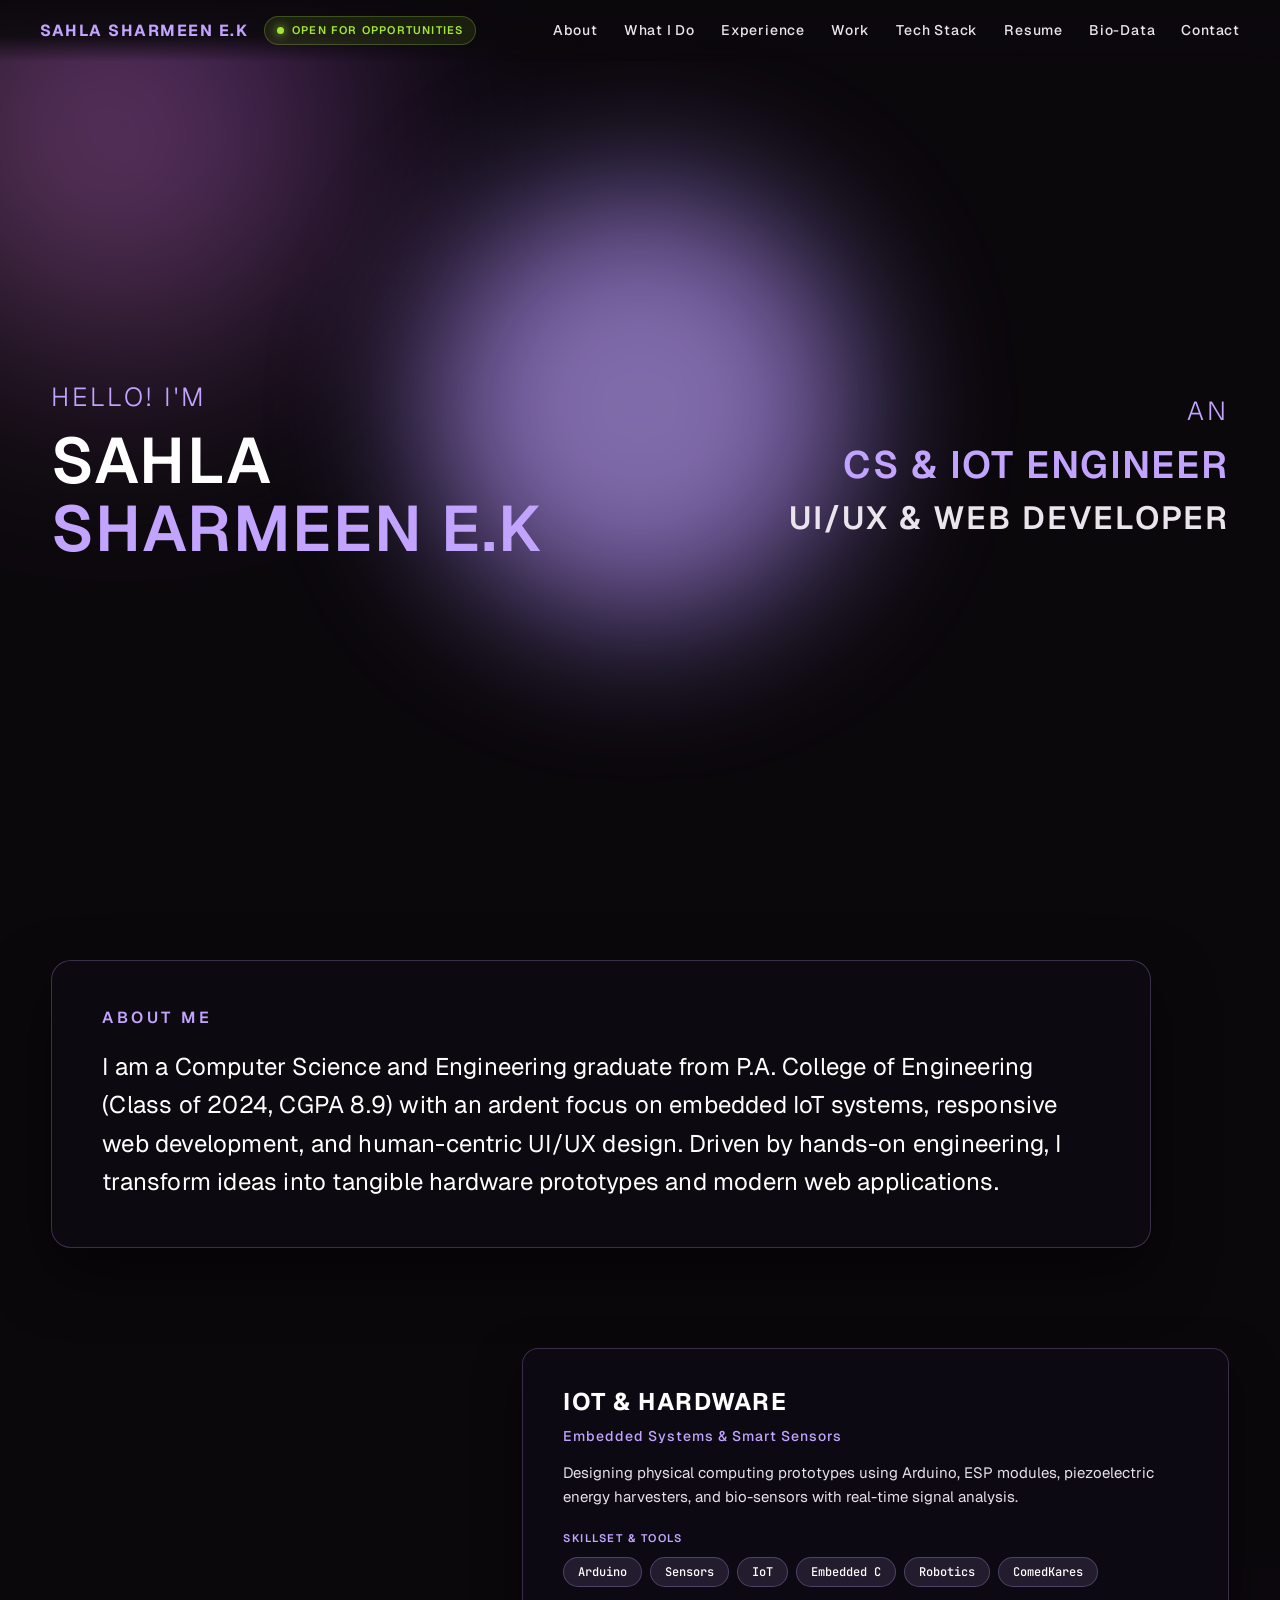
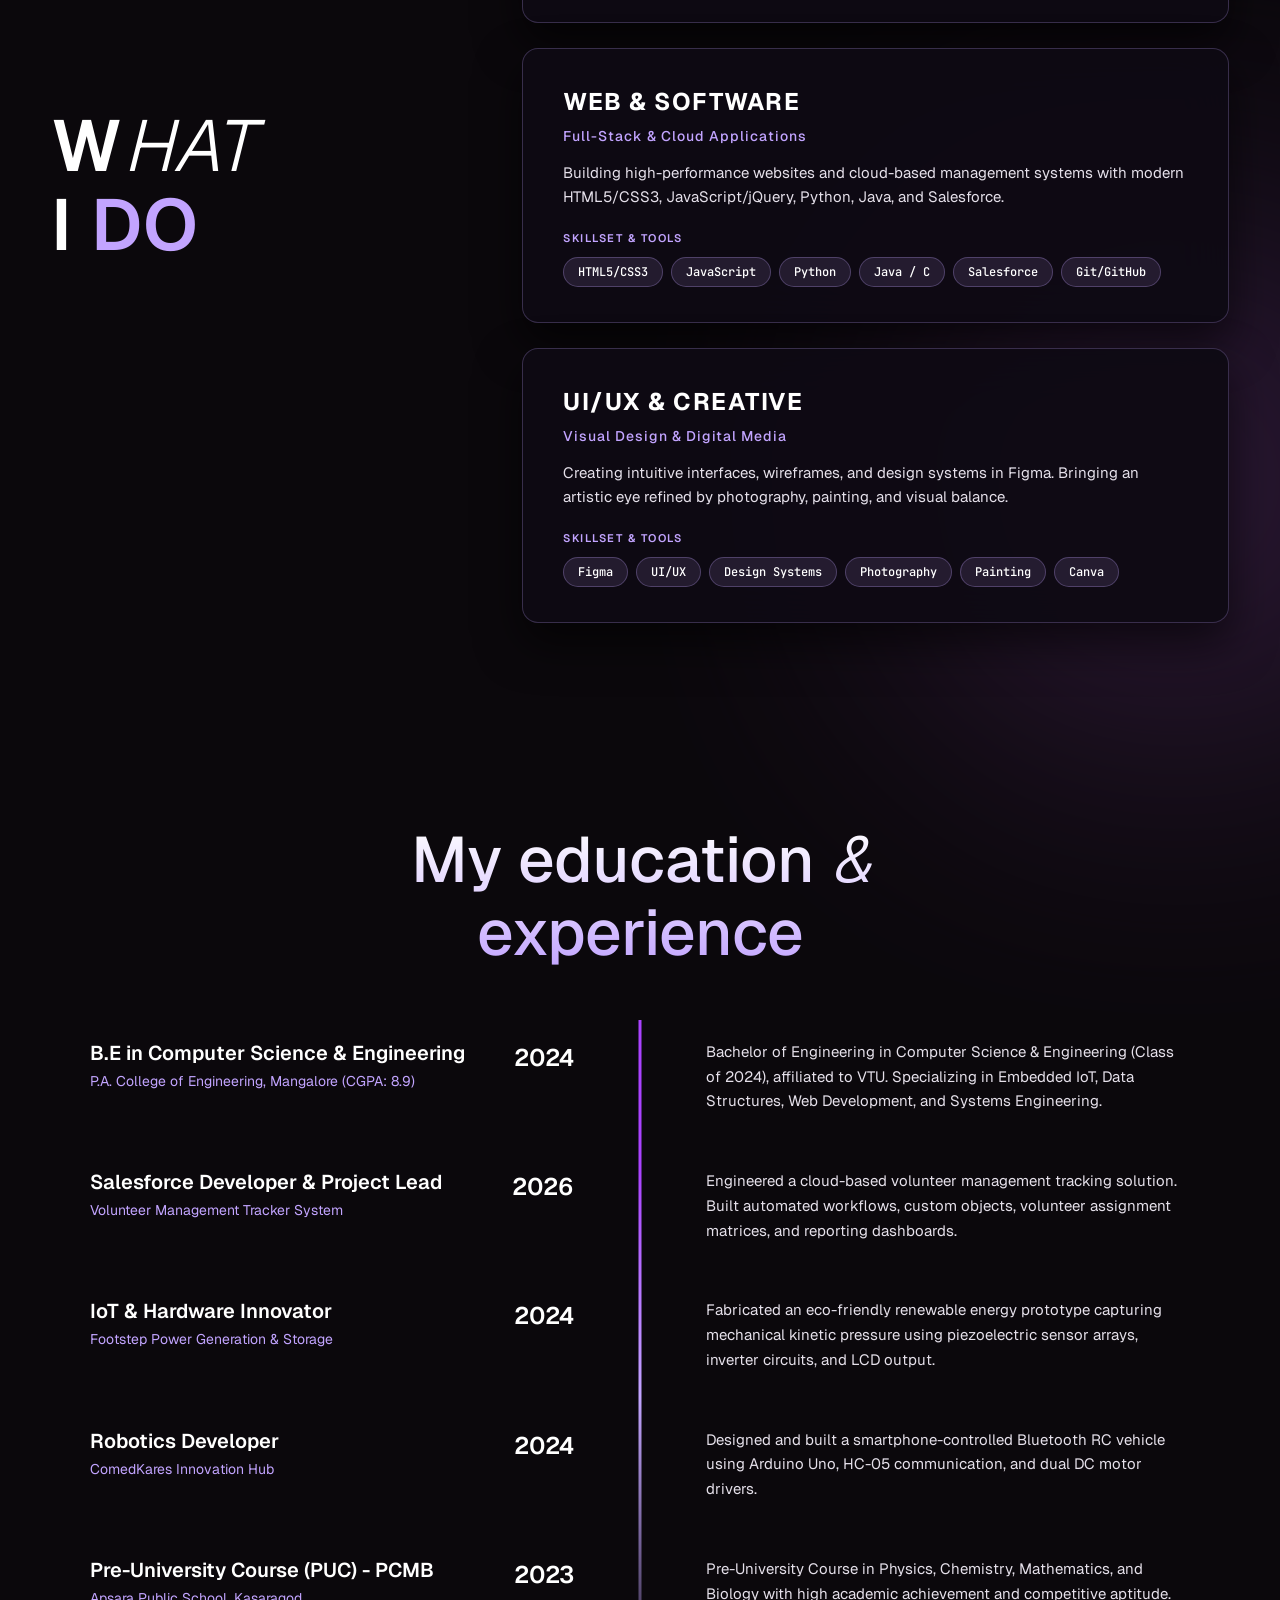
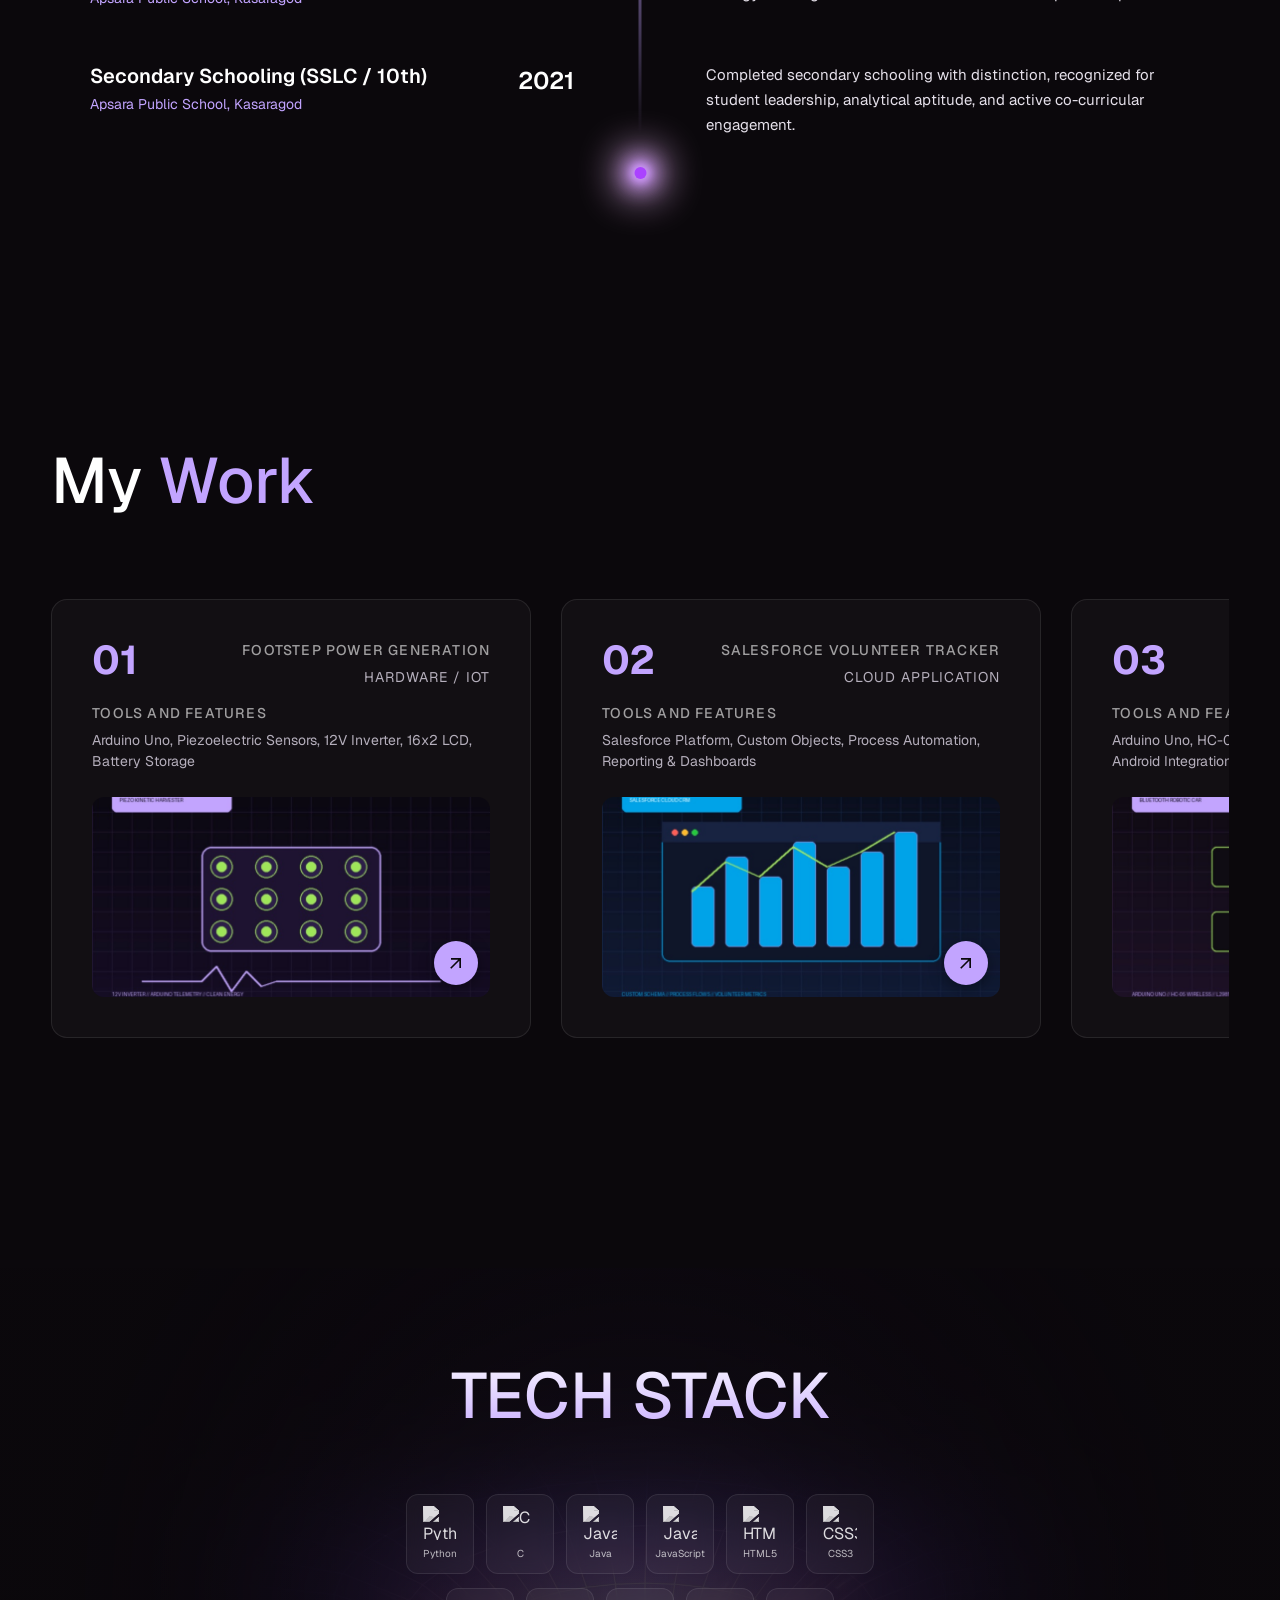
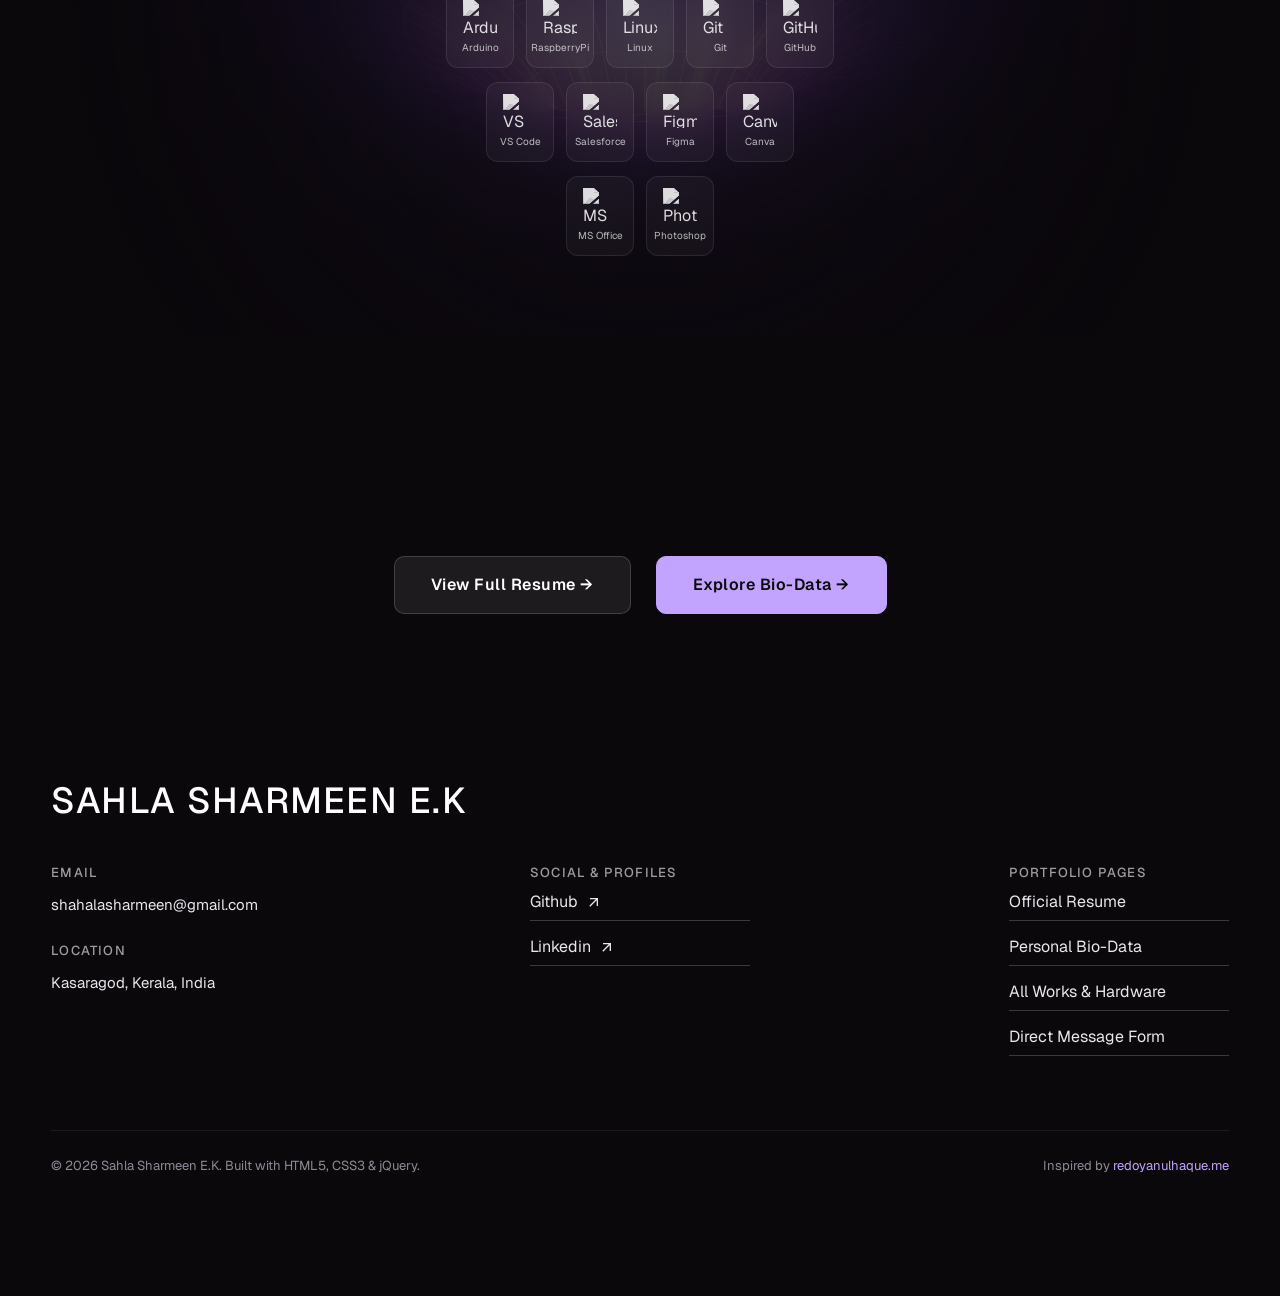
==== index.html @ 4ae490a0 "Animate image.png as interactive human model, set Salesforce project year to 2026, and update name t" ====
<!DOCTYPE html>
<html lang="en">
<head>
  <meta charset="UTF-8">
  <meta name="viewport" content="width=device-width, initial-scale=1.0">
  <meta name="description" content="Portfolio, Resume, and Bio-data of Sahla Sharmeen E.K - Computer Science Engineering Student, UI/UX Designer, and IoT Enthusiast.">
  <meta name="keywords" content="Sahla Sharmeen, Sahla Sharmeen E.K, Resume, Bio-data, Portfolio, Computer Science Engineering, PA College of Engineering, Web Development, UI/UX Design, IoT">
  <meta name="author" content="Sahla Sharmeen E.K">
  <title>Sahla Sharmeen E.K | Portfolio - CS &amp; IoT Engineer | UI/UX Developer</title>
  
  <!-- Zero White Flash Guard -->
  <style>
    html, body {
      background-color: #0b080c !important;
      color: #eae5ec !important;
      margin: 0;
      padding: 0;
    }
  </style>

  <!-- Google Fonts: Geist & JetBrains Mono -->
  <link rel="preconnect" href="https://fonts.googleapis.com">
  <link rel="preconnect" href="https://fonts.gstatic.com" crossorigin>
  <link href="https://fonts.googleapis.com/css2?family=Geist:wght@100..900&family=JetBrains+Mono:wght@400;500;600&display=swap" rel="stylesheet">

  <!-- Stylesheet with Cache Busting -->
  <link rel="stylesheet" href="css/style.css?v=redoyan_20261109_v5">
  <link rel="stylesheet" href="css/print.css?v=redoyan_20261109_v5" media="print">
</head>
<body>

  <!-- Redoyan Custom Glowing Follower Cursor -->
  <div class="cursor-main" id="cursor-main"></div>

  <!-- Redoyan Signature Fixed Header (Edge-to-Edge) -->
  <header class="header" role="banner">
    <div class="header-brand-group">
      <a href="index.html" class="navbar-title hover-link" aria-label="Sahla Sharmeen E.K Home">
        <div class="hover-in">
          SAHLA SHARMEEN E.K
          <div>SAHLA SHARMEEN E.K</div>
        </div>
      </a>

      <div class="navbar-connect">
        <span class="connect-dot"></span> OPEN FOR OPPORTUNITIES
      </div>
    </div>

    <nav aria-label="Main navigation">
      <ul>
        <li><a href="#about" class="hover-link"><div class="hover-in">About<div>About</div></div></a></li>
        <li><a href="#services" class="hover-link"><div class="hover-in">What I Do<div>What I Do</div></div></a></li>
        <li><a href="#experience" class="hover-link"><div class="hover-in">Experience<div>Experience</div></div></a></li>
        <li><a href="#work" class="hover-link"><div class="hover-in">Work<div>Work</div></div></a></li>
        <li><a href="#techstack" class="hover-link"><div class="hover-in">Tech Stack<div>Tech Stack</div></div></a></li>
        <li><a href="resume.html" class="hover-link"><div class="hover-in">Resume<div>Resume</div></div></a></li>
        <li><a href="biodata.html" class="hover-link"><div class="hover-in">Bio-Data<div>Bio-Data</div></div></a></li>
        <li><a href="#contact" class="hover-link"><div class="hover-in">Contact<div>Contact</div></div></a></li>
      </ul>
    </nav>
  </header>

  <!-- Main Container -->
  <main id="main-content">
    
    <!-- Ambient Background Lighting -->
    <div class="landing-circle1"></div>
    <div class="landing-circle2"></div>

    <!-- 1. Hero / Landing Section -->
    <section class="landing-section" id="landingDiv" aria-label="Hero Section">
      <div class="landing-container">
        
        <!-- Left Column: Intro -->
        <div class="landing-intro">
          <h2>Hello! I'm</h2>
          <h1>SAHLA<br><span>SHARMEEN E.K</span></h1>
        </div>

        <!-- Center 3D Interactive Human Character (Desktop) -->
        <div class="character-container">
          <div class="character-model" id="character-model">
            <div class="character-rim"></div>
            <div class="character-hover"></div>
          </div>
        </div>

        <!-- Center Column (Mobile Fallback): Stacked Responsive Photo -->
        <div class="mobile-photo">
          <img src="assets/images/character-model.png" alt="Sahla Sharmeen E.K" loading="eager" fetchpriority="high">
        </div>

        <!-- Right Column: Engineering Disciplines -->
        <div class="landing-info">
          <h3>An</h3>
          <h2 class="landing-info-h2"><div class="landing-h2-1">CS &amp; IoT Engineer</div></h2>
          <h2><div class="landing-h2-info">UI/UX &amp; Web Developer</div></h2>
        </div>

      </div>
    </section>

    <!-- 2. About Me Section -->
    <section class="about-section" id="about" aria-label="About Me">
      <div class="about-me">
        <h3 class="title">About Me</h3>
        <p class="para">
          I am a Computer Science and Engineering graduate from P.A. College of Engineering (Class of 2024, CGPA 8.9) with an ardent focus on embedded IoT systems, responsive web development, and human-centric UI/UX design. Driven by hands-on engineering, I transform ideas into tangible hardware prototypes and modern web applications.
        </p>
      </div>
    </section>

    <!-- 3. What I Do Section (Redoyan 2-Column Expanding Cards) -->
    <section class="whatIDO" id="services" aria-label="What I Do">
      <div class="what-box">
        <h2 class="title">W<span class="hat-h2">HAT</span><div> I<span class="do-h2"> DO</span></div></h2>
      </div>

      <div class="what-box">
        <div class="what-box-in">

          <!-- Card 1: Hardware & IoT -->
          <div class="what-content">
            <h3>IOT &amp; HARDWARE</h3>
            <h4>Embedded Systems &amp; Smart Sensors</h4>
            <p>Designing physical computing prototypes using Arduino, ESP modules, piezoelectric energy harvesters, and bio-sensors with real-time signal analysis.</p>
            <h5>Skillset &amp; tools</h5>
            <div class="what-content-flex">
              <div class="what-tags">Arduino</div>
              <div class="what-tags">Sensors</div>
              <div class="what-tags">IoT</div>
              <div class="what-tags">Embedded C</div>
              <div class="what-tags">Robotics</div>
              <div class="what-tags">ComedKares</div>
            </div>
          </div>

          <!-- Card 2: Web & Software -->
          <div class="what-content">
            <h3>WEB &amp; SOFTWARE</h3>
            <h4>Full-Stack &amp; Cloud Applications</h4>
            <p>Building high-performance websites and cloud-based management systems with modern HTML5/CSS3, JavaScript/jQuery, Python, Java, and Salesforce.</p>
            <h5>Skillset &amp; tools</h5>
            <div class="what-content-flex">
              <div class="what-tags">HTML5/CSS3</div>
              <div class="what-tags">JavaScript</div>
              <div class="what-tags">Python</div>
              <div class="what-tags">Java / C</div>
              <div class="what-tags">Salesforce</div>
              <div class="what-tags">Git/GitHub</div>
            </div>
          </div>

          <!-- Card 3: UI/UX & Creative -->
          <div class="what-content">
            <h3>UI/UX &amp; CREATIVE</h3>
            <h4>Visual Design &amp; Digital Media</h4>
            <p>Creating intuitive interfaces, wireframes, and design systems in Figma. Bringing an artistic eye refined by photography, painting, and visual balance.</p>
            <h5>Skillset &amp; tools</h5>
            <div class="what-content-flex">
              <div class="what-tags">Figma</div>
              <div class="what-tags">UI/UX</div>
              <div class="what-tags">Design Systems</div>
              <div class="what-tags">Photography</div>
              <div class="what-tags">Painting</div>
              <div class="what-tags">Canva</div>
            </div>
          </div>

        </div>
      </div>
    </section>

    <!-- 4. Career & Experience Section (Glowing Animated Vertical Timeline) -->
    <section class="career-section" id="experience" aria-label="Education & Experience">
      <div class="career-container">
        <h2>My education <span>&amp;</span><br> experience</h2>
        
        <div class="career-info">
          <div class="career-timeline">
            <div class="career-dot"></div>
          </div>

          <!-- Item 1: B.E CSE (Class of 2024) -->
          <div class="career-info-box">
            <div class="career-info-in">
              <div class="career-role">
                <h4>B.E in Computer Science &amp; Engineering</h4>
                <h5>P.A. College of Engineering, Mangalore (CGPA: 8.9)</h5>
              </div>
              <h3>2024</h3>
            </div>
            <p>Bachelor of Engineering in Computer Science &amp; Engineering (Class of 2024), affiliated to VTU. Specializing in Embedded IoT, Data Structures, Web Development, and Systems Engineering.</p>
          </div>

          <!-- Item 2: Salesforce Project -->
          <div class="career-info-box">
            <div class="career-info-in">
              <div class="career-role">
                <h4>Salesforce Developer &amp; Project Lead</h4>
                <h5>Volunteer Management Tracker System</h5>
              </div>
              <h3>2026</h3>
            </div>
            <p>Engineered a cloud-based volunteer management tracking solution. Built automated workflows, custom objects, volunteer assignment matrices, and reporting dashboards.</p>
          </div>

          <!-- Item 3: Hardware Project -->
          <div class="career-info-box">
            <div class="career-info-in">
              <div class="career-role">
                <h4>IoT &amp; Hardware Innovator</h4>
                <h5>Footstep Power Generation &amp; Storage</h5>
              </div>
              <h3>2024</h3>
            </div>
            <p>Fabricated an eco-friendly renewable energy prototype capturing mechanical kinetic pressure using piezoelectric sensor arrays, inverter circuits, and LCD output.</p>
          </div>

          <!-- Item 4: ComedKares -->
          <div class="career-info-box">
            <div class="career-info-in">
              <div class="career-role">
                <h4>Robotics Developer</h4>
                <h5>ComedKares Innovation Hub</h5>
              </div>
              <h3>2024</h3>
            </div>
            <p>Designed and built a smartphone-controlled Bluetooth RC vehicle using Arduino Uno, HC-05 communication, and dual DC motor drivers.</p>
          </div>

          <!-- Item 5: Pre-University (Apsara Public School 2023) -->
          <div class="career-info-box">
            <div class="career-info-in">
              <div class="career-role">
                <h4>Pre-University Course (PUC) - PCMB</h4>
                <h5>Apsara Public School, Kasaragod</h5>
              </div>
              <h3>2023</h3>
            </div>
            <p>Pre-University Course in Physics, Chemistry, Mathematics, and Biology with high academic achievement and competitive aptitude.</p>
          </div>

          <!-- Item 6: Schooling (Apsara Public School 2021) -->
          <div class="career-info-box">
            <div class="career-info-in">
              <div class="career-role">
                <h4>Secondary Schooling (SSLC / 10th)</h4>
                <h5>Apsara Public School, Kasaragod</h5>
              </div>
              <h3>2021</h3>
            </div>
            <p>Completed secondary schooling with distinction, recognized for student leadership, analytical aptitude, and active co-curricular engagement.</p>
          </div>

        </div>
      </div>
    </section>

    <!-- 5. My Work Section (Redoyan Horizontal Showcase) -->
    <section class="work-section" id="work" aria-label="My Work">
      <div class="work-container">
        <h2>My <span>Work</span></h2>
        
        <div class="work-flex">

          <!-- Project 1 -->
          <div class="work-box">
            <div class="work-info">
              <div class="work-title">
                <h3>01</h3>
                <div>
                  <h4>Footstep Power Generation</h4>
                  <p>Hardware / IoT</p>
                </div>
              </div>
              <h4>Tools and features</h4>
              <p>Arduino Uno, Piezoelectric Sensors, 12V Inverter, 16x2 LCD, Battery Storage</p>
            </div>
            <div class="work-image">
              <img src="assets/images/projects/footstep-power.jpg" alt="Footstep Power Generation Prototype">
              <a href="projects.html" class="work-link" title="View Project Details">
                <svg viewBox="0 0 24 24" width="20" height="20" fill="currentColor"><path d="M6 6v2h8.59L5 17.59 6.41 19 16 9.41V18h2V6z"/></svg>
              </a>
            </div>
          </div>

          <!-- Project 2 -->
          <div class="work-box">
            <div class="work-info">
              <div class="work-title">
                <h3>02</h3>
                <div>
                  <h4>Salesforce Volunteer Tracker</h4>
                  <p>Cloud Application</p>
                </div>
              </div>
              <h4>Tools and features</h4>
              <p>Salesforce Platform, Custom Objects, Process Automation, Reporting &amp; Dashboards</p>
            </div>
            <div class="work-image">
              <img src="assets/images/projects/salesforce-tracker.jpg" alt="Salesforce Volunteer Tracker">
              <a href="projects.html" class="work-link" title="View Project Details">
                <svg viewBox="0 0 24 24" width="20" height="20" fill="currentColor"><path d="M6 6v2h8.59L5 17.59 6.41 19 16 9.41V18h2V6z"/></svg>
              </a>
            </div>
          </div>

          <!-- Project 3 -->
          <div class="work-box">
            <div class="work-info">
              <div class="work-title">
                <h3>03</h3>
                <div>
                  <h4>Bluetooth RC Car</h4>
                  <p>Robotics &amp; Control</p>
                </div>
              </div>
              <h4>Tools and features</h4>
              <p>Arduino Uno, HC-05 Bluetooth Module, L298N Motor Driver, Android Integration</p>
            </div>
            <div class="work-image">
              <img src="assets/images/projects/bluetooth-rc-car.jpg" alt="Smartphone Bluetooth RC Car">
              <a href="projects.html" class="work-link" title="View Project Details">
                <svg viewBox="0 0 24 24" width="20" height="20" fill="currentColor"><path d="M6 6v2h8.59L5 17.59 6.41 19 16 9.41V18h2V6z"/></svg>
              </a>
            </div>
          </div>

          <!-- Project 4 -->
          <div class="work-box">
            <div class="work-info">
              <div class="work-title">
                <h3>04</h3>
                <div>
                  <h4>Smart Recipe Finder</h4>
                  <p>Web Application</p>
                </div>
              </div>
              <h4>Tools and features</h4>
              <p>HTML5, Modern CSS3, JavaScript ES6, LocalStorage, Filter by Ingredients</p>
            </div>
            <div class="work-image">
              <img src="assets/images/projects/recipe-portal.jpg" alt="Smart Recipe Finder Portal">
              <a href="projects.html" class="work-link" title="View Project Details">
                <svg viewBox="0 0 24 24" width="20" height="20" fill="currentColor"><path d="M6 6v2h8.59L5 17.59 6.41 19 16 9.41V18h2V6z"/></svg>
              </a>
            </div>
          </div>

          <!-- Project 5 -->
          <div class="work-box">
            <div class="work-info">
              <div class="work-title">
                <h3>05</h3>
                <div>
                  <h4>EMG Biomedical Sensor</h4>
                  <p>Biomedical IoT</p>
                </div>
              </div>
              <h4>Tools and features</h4>
              <p>Electromyography Sensor, Arduino Microcontroller, Bio-Signal Threshold Filter</p>
            </div>
            <div class="work-image">
              <img src="assets/images/projects/emg-sensor.jpg" alt="EMG Biomedical Muscle Sensor">
              <a href="projects.html" class="work-link" title="View Project Details">
                <svg viewBox="0 0 24 24" width="20" height="20" fill="currentColor"><path d="M6 6v2h8.59L5 17.59 6.41 19 16 9.41V18h2V6z"/></svg>
              </a>
            </div>
          </div>

          <!-- CTA Box: See All Works -->
          <div class="work-box work-box-cta">
            <div class="see-all-works">
              <h3>Want to see more?</h3>
              <p>Explore all technical project write-ups, resume &amp; bio-data</p>
              <a href="projects.html" class="see-all-btn" data-cursor="disable">See All Works →</a>
            </div>
          </div>

        </div>
      </div>
    </section>

    <!-- 6. Tech Stack Pyramid Section with Animated Background Video -->
    <section class="techstack-new" id="techstack" aria-label="Tech Stack">
      <div class="techstack-video-container">
        <video autoplay loop muted playsinline class="techstack-video">
          <source src="video/video.webm" type="video/webm">
        </video>
        <div class="techstack-overlay"></div>
      </div>

      <div class="techstack-content">
        <h2>Tech Stack</h2>
        
        <div class="techstack-pyramid">
          
          <!-- Row 1: Core Languages (6) -->
          <div class="techstack-row">
            <div class="techstack-item" title="Python">
              <img src="https://cdn.jsdelivr.net/gh/devicons/devicon/icons/python/python-original.svg" alt="Python">
              <span>Python</span>
            </div>
            <div class="techstack-item" title="C">
              <img src="https://cdn.jsdelivr.net/gh/devicons/devicon/icons/c/c-original.svg" alt="C">
              <span>C</span>
            </div>
            <div class="techstack-item" title="Java">
              <img src="https://cdn.jsdelivr.net/gh/devicons/devicon/icons/java/java-original.svg" alt="Java">
              <span>Java</span>
            </div>
            <div class="techstack-item" title="JavaScript">
              <img src="https://cdn.jsdelivr.net/gh/devicons/devicon/icons/javascript/javascript-original.svg" alt="JavaScript">
              <span>JavaScript</span>
            </div>
            <div class="techstack-item" title="HTML5">
              <img src="https://cdn.jsdelivr.net/gh/devicons/devicon/icons/html5/html5-original.svg" alt="HTML5">
              <span>HTML5</span>
            </div>
            <div class="techstack-item" title="CSS3">
              <img src="https://cdn.jsdelivr.net/gh/devicons/devicon/icons/css3/css3-original.svg" alt="CSS3">
              <span>CSS3</span>
            </div>
          </div>

          <!-- Row 2: Hardware & IoT (5) -->
          <div class="techstack-row">
            <div class="techstack-item" title="Arduino">
              <img src="https://cdn.jsdelivr.net/gh/devicons/devicon/icons/arduino/arduino-original.svg" alt="Arduino">
              <span>Arduino</span>
            </div>
            <div class="techstack-item" title="Raspberry Pi">
              <img src="https://cdn.jsdelivr.net/gh/devicons/devicon/icons/raspberrypi/raspberrypi-original.svg" alt="Raspberry Pi">
              <span>RaspberryPi</span>
            </div>
            <div class="techstack-item" title="Linux">
              <img src="https://cdn.jsdelivr.net/gh/devicons/devicon/icons/linux/linux-original.svg" alt="Linux">
              <span>Linux</span>
            </div>
            <div class="techstack-item" title="Git">
              <img src="https://cdn.jsdelivr.net/gh/devicons/devicon/icons/git/git-original.svg" alt="Git">
              <span>Git</span>
            </div>
            <div class="techstack-item" title="GitHub">
              <img src="https://cdn.jsdelivr.net/gh/devicons/devicon/icons/github/github-original.svg" alt="GitHub">
              <span>GitHub</span>
            </div>
          </div>

          <!-- Row 3: Dev & Platforms (4) -->
          <div class="techstack-row">
            <div class="techstack-item" title="VS Code">
              <img src="https://cdn.jsdelivr.net/gh/devicons/devicon/icons/vscode/vscode-original.svg" alt="VS Code">
              <span>VS Code</span>
            </div>
            <div class="techstack-item" title="Salesforce">
              <img src="https://cdn.jsdelivr.net/gh/devicons/devicon/icons/salesforce/salesforce-original.svg" alt="Salesforce">
              <span>Salesforce</span>
            </div>
            <div class="techstack-item" title="Figma">
              <img src="https://cdn.jsdelivr.net/gh/devicons/devicon/icons/figma/figma-original.svg" alt="Figma">
              <span>Figma</span>
            </div>
            <div class="techstack-item" title="Canva">
              <img src="https://cdn.jsdelivr.net/gh/devicons/devicon/icons/canva/canva-original.svg" alt="Canva">
              <span>Canva</span>
            </div>
          </div>

          <!-- Row 4: Tools & Productivity (2) -->
          <div class="techstack-row">
            <div class="techstack-item" title="MS Office">
              <img src="https://img.icons8.com/color/48/microsoft-office-2019.png" alt="MS Office">
              <span>MS Office</span>
            </div>
            <div class="techstack-item" title="Photoshop">
              <img src="https://cdn.jsdelivr.net/gh/devicons/devicon/icons/photoshop/photoshop-original.svg" alt="Photoshop">
              <span>Photoshop</span>
            </div>
          </div>

        </div>
      </div>
    </section>

    <!-- 7. Call To Action Buttons (Redoyan CTA) -->
    <section class="cta-section" aria-label="Call to Action">
      <div class="cta-buttons">
        <a href="resume.html" class="cta-btn cta-btn-play" data-cursor="disable">View Full Resume →</a>
        <a href="biodata.html" class="cta-btn cta-btn-hire" data-cursor="disable">Explore Bio-Data →</a>
      </div>
    </section>

    <!-- 8. Contact Section (Redoyan Clean Footer Grid) -->
    <footer class="contact-section" id="contact" role="contentinfo">
      <div class="contact-container">
        <h3>Sahla Sharmeen E.K</h3>
        
        <div class="contact-flex">
          
          <div class="contact-box">
            <h4>Email</h4>
            <p><a href="mailto:shahalasharmeen@gmail.com" data-cursor="disable">shahalasharmeen@gmail.com</a></p>
            <h4>Location</h4>
            <p><span>Kasaragod, Kerala, India</span></p>
          </div>

          <div class="contact-box">
            <h4>Social &amp; Profiles</h4>
            <a href="https://github.com/shahalasharmeen" target="_blank" rel="noopener noreferrer" data-cursor="disable" class="contact-social">
              Github <svg viewBox="0 0 24 24" width="1em" height="1em" fill="currentColor"><path d="M6 6v2h8.59L5 17.59 6.41 19 16 9.41V18h2V6z"/></svg>
            </a>
            <a href="https://linkedin.com/in/sahla-sharmeen" target="_blank" rel="noopener noreferrer" data-cursor="disable" class="contact-social">
              Linkedin <svg viewBox="0 0 24 24" width="1em" height="1em" fill="currentColor"><path d="M6 6v2h8.59L5 17.59 6.41 19 16 9.41V18h2V6z"/></svg>
            </a>
          </div>

          <div class="contact-box">
            <h4>Portfolio Pages</h4>
            <a href="resume.html" data-cursor="disable" class="contact-social">Official Resume</a>
            <a href="biodata.html" data-cursor="disable" class="contact-social">Personal Bio-Data</a>
            <a href="projects.html" data-cursor="disable" class="contact-social">All Works &amp; Hardware</a>
            <a href="contact.html" data-cursor="disable" class="contact-social">Direct Message Form</a>
          </div>

        </div>

        <div style="margin-top: 60px; padding-top: 25px; border-top: 1px solid rgba(255,255,255,0.08); display: flex; justify-content: space-between; align-items: center; flex-wrap: wrap; gap: 15px; font-size: 13px; color: #8f8a96;">
          <div>&copy; 2026 Sahla Sharmeen E.K. Built with HTML5, CSS3 &amp; jQuery.</div>
          <div>Inspired by <a href="https://www.redoyanulhaque.me/" target="_blank" rel="noopener noreferrer" style="color: var(--accentColor);">redoyanulhaque.me</a></div>
        </div>

      </div>
    </footer>

  </main>

  <!-- Three.js 3D Engine & Draco Loaders -->
  <script src="https://cdnjs.cloudflare.com/ajax/libs/three.js/r128/three.min.js"></script>
  <script src="https://cdn.jsdelivr.net/npm/three@0.128.0/examples/js/loaders/DRACOLoader.js"></script>
  <script src="https://cdn.jsdelivr.net/npm/three@0.128.0/examples/js/loaders/GLTFLoader.js"></script>

  <!-- GSAP & ScrollTrigger Animation Engine -->
  <script src="https://cdnjs.cloudflare.com/ajax/libs/gsap/3.12.5/gsap.min.js"></script>
  <script src="https://cdnjs.cloudflare.com/ajax/libs/gsap/3.12.5/ScrollTrigger.min.js"></script>

  <!-- jQuery & Global Script with Cache Busting -->
  <script src="https://code.jquery.com/jquery-3.7.1.min.js"></script>
  <script src="js/character.js?v=redoyan_20261109_v5"></script>
  <script src="js/main.js?v=redoyan_20261109_v5"></script>

</body>
</html>
---- css/style.css ----
/* ==========================================================================
   Sahla Sharmeen E.K - Portfolio Design System
   Exact Design System & Aesthetic of Redoyanul Haque (redoyanulhaque.me)
   Theme: Cosmic Dark (#0b080c), Neon Lavender (#c2a4ff), Geist Typography,
   Glassmorphic Elements, Follower Glow Cursor & Responsive Work Showcase
   ========================================================================== */

@import url('https://fonts.googleapis.com/css2?family=Geist:wght@100..900&family=JetBrains+Mono:wght@400;500;600&display=swap');

:root {
  --backgroundColor: #0b080c;
  --accentColor: #c2a4ff;
  --accentGlow: rgba(194, 164, 255, 0.4);
  --textColor: #eae5ec;
  --textMuted: #b5afbc;
  --cardBg: rgba(255, 255, 255, 0.04);
  --cardBorder: rgba(255, 255, 255, 0.09);
  --cMaxWidth: 1920px;
  --cWidth: calc(100% - 40px);
  --vh: 100vh;
}

@media screen and (min-width: 768px) {
  :root {
    --cWidth: 92%;
  }
}

@media screen and (min-width: 1400px) {
  :root {
    --cWidth: 1300px;
  }
}

/* Base Reset & Typography */
* {
  box-sizing: border-box;
  margin: 0;
  padding: 0;
}

html {
  background-color: var(--backgroundColor);
  color: var(--textColor);
  font-family: 'Geist', -apple-system, BlinkMacSystemFont, 'Segoe UI', Roboto, sans-serif;
  scroll-behavior: smooth;
  overflow-x: hidden;
  -webkit-font-smoothing: antialiased;
  -moz-osx-font-smoothing: grayscale;
}

body {
  background-color: var(--backgroundColor);
  color: var(--textColor);
  font-family: 'Geist', sans-serif;
  line-height: 1.5;
  overflow-x: hidden;
  min-height: 100vh;
  position: relative;
}

h1, h2, h3, h4, h5, h6 {
  font-family: 'Geist', sans-serif;
  color: #fff;
  font-weight: 500;
}

a {
  color: inherit;
  text-decoration: none;
  transition: color 0.2s ease;
}

a:hover {
  color: var(--accentColor);
}

img {
  max-width: 100%;
  display: block;
}

/* Global Container */
.section-container {
  width: var(--cWidth);
  max-width: var(--cMaxWidth);
  margin-left: auto;
  margin-right: auto;
}

/* Custom Follower Cursor (Redoyan Signature) */
.cursor-main {
  --size: 0px;
  position: fixed;
  top: calc(var(--size) / -2);
  left: calc(var(--size) / -2);
  width: var(--size);
  height: var(--size);
  border-radius: 50%;
  pointer-events: none;
  z-index: 999999;
  background-color: #c2a4ff;
  box-shadow: 0 0 25px #c2a4ff, inset 0 0 10px #af83ff;
  mix-blend-mode: screen;
  transition: width 0.2s ease-out, height 0.2s ease-out, opacity 0.2s ease-out;
  transform: translate3d(0, 0, 0);
}

@media only screen and (min-width: 768px) {
  .cursor-main {
    --size: 26px;
  }
  .cursor-main.cursor-hover {
    --size: 64px;
    background-color: rgba(194, 164, 255, 0.35);
    box-shadow: 0 0 40px #c2a4ff;
  }
  .cursor-main.cursor-disable {
    --size: 0px;
  }
}

/* Header & Redoyan Navigation (Full Width Edge-to-Edge Gradient) */
.header {
  display: flex;
  width: 100%;
  max-width: 100vw;
  justify-content: space-between;
  align-items: center;
  padding: 16px 40px;
  box-sizing: border-box;
  position: fixed;
  left: 0;
  top: 0;
  z-index: 9999;
  background: linear-gradient(180deg, rgba(11, 8, 12, 0.98) 0%, rgba(11, 8, 12, 0.85) 60%, rgba(11, 8, 12, 0) 100%);
  backdrop-filter: blur(16px);
  -webkit-backdrop-filter: blur(16px);
}

.header-brand-group {
  display: flex;
  align-items: center;
  gap: 16px;
}

.navbar-title {
  font-weight: 700;
  font-size: 16px;
  letter-spacing: 1.5px;
  color: #fff;
  text-transform: uppercase;
}

.navbar-connect {
  position: static;
  transform: none;
  font-size: 11px;
  letter-spacing: 1.2px;
  font-weight: 600;
  color: #a3e635;
  display: inline-flex;
  align-items: center;
  gap: 8px;
  background: rgba(163, 230, 53, 0.1);
  padding: 5px 12px;
  border-radius: 20px;
  border: 1px solid rgba(163, 230, 53, 0.25);
  text-transform: uppercase;
  white-space: nowrap;
}

.connect-dot {
  width: 7px;
  height: 7px;
  border-radius: 50%;
  background-color: #a3e635;
  box-shadow: 0 0 10px #a3e635;
  animation: pulseDot 2s infinite ease-in-out;
}

@keyframes pulseDot {
  0%, 100% { transform: scale(1); opacity: 1; }
  50% { transform: scale(1.4); opacity: 0.6; }
}

.header ul {
  font-size: 14px;
  display: flex;
  margin: 0;
  padding: 0;
  list-style: none;
  column-gap: 26px;
  align-items: center;
}

.header ul li {
  margin: 0;
  letter-spacing: 0.8px;
  color: #eae5ec;
  font-weight: 500;
  cursor: pointer;
}

/* Hover Roll Animation (Redoyan signature) */
.hover-link {
  position: relative;
  display: flex;
  text-wrap: nowrap;
  overflow: hidden;
  line-height: 1.2;
}

.hover-in {
  position: relative;
  transition: transform 0.3s cubic-bezier(0.16, 1, 0.3, 1);
}

.hover-in div {
  display: flex;
  position: absolute;
  top: 100%;
  left: 0;
}

.hover-link:hover .hover-in,
.hover-link.active .hover-in {
  transform: translateY(-100%);
  color: var(--accentColor);
}

@media only screen and (max-width: 1024px) {
  .header {
    padding: 14px 20px;
  }
  .header ul {
    column-gap: 14px;
    font-size: 12px;
  }
}

@media only screen and (max-width: 820px) {
  .navbar-connect {
    display: none;
  }
  .header ul {
    column-gap: 10px;
    font-size: 11px;
  }
}

/* Ambient Cosmic Background Lights */
.landing-circle1 {
  top: -100px;
  left: -100px;
  z-index: 1;
  position: absolute;
  width: 450px;
  height: 450px;
  background-color: #fb8dff;
  box-shadow: inset -50px 40px 60px #5400ff99;
  filter: blur(120px);
  border-radius: 50%;
  opacity: 0.35;
  pointer-events: none;
  animation: circleGlow 8s infinite alternate ease-in-out;
}

.landing-circle2 {
  top: 30%;
  right: -150px;
  z-index: 1;
  position: absolute;
  width: 500px;
  height: 500px;
  background-color: #9d50bb;
  box-shadow: inset -60px 40px 80px #6e48aa;
  filter: blur(140px);
  border-radius: 50%;
  opacity: 0.3;
  pointer-events: none;
  animation: circleGlow 10s infinite alternate-reverse ease-in-out;
}

@keyframes circleGlow {
  0% { transform: scale(0.9) translate(0, 0); opacity: 0.25; }
  100% { transform: scale(1.15) translate(30px, -20px); opacity: 0.45; }
}

/* Landing / Hero Section */
.landing-section {
  width: 100%;
  max-width: var(--cMaxWidth);
  margin: auto;
  position: relative;
  min-height: 100vh;
  display: flex;
  align-items: center;
  justify-content: center;
  overflow: hidden;
  padding-top: 100px;
  padding-bottom: 60px;
}

.landing-container {
  width: var(--cWidth);
  margin: auto;
  height: 100%;
  min-height: calc(100vh - 160px);
  position: relative;
  max-width: var(--cMaxWidth);
  display: flex;
  align-items: center;
  justify-content: space-between;
}

/* Left Hero Intro */
.landing-intro {
  position: relative;
  z-index: 9;
  text-align: left;
}

.landing-intro h2 {
  margin: 0 0 10px 0;
  color: var(--accentColor);
  font-size: 26px;
  font-weight: 300;
  letter-spacing: 3px;
  text-transform: uppercase;
}

.landing-intro h1 {
  margin: 0;
  letter-spacing: 2px;
  font-size: 64px;
  line-height: 1.05;
  font-weight: 600;
  font-family: 'Geist', sans-serif;
  color: #fff;
}

.landing-intro h1 span {
  color: var(--accentColor);
}

/* Center Hero Image (Desktop) */
.landing-image {
  position: absolute;
  bottom: 0;
  height: 88%;
  max-height: 600px;
  left: 50%;
  transform: translateX(-50%);
  display: flex;
  align-items: flex-end;
  justify-content: center;
  z-index: 5;
  pointer-events: none;
}

.landing-image img {
  height: 100%;
  max-height: 540px;
  width: auto;
  object-fit: contain;
  border-radius: 20px 20px 0 0;
  -webkit-mask-image: linear-gradient(to bottom, black 80%, transparent 100%);
  mask-image: linear-gradient(to bottom, black 80%, transparent 100%);
  filter: drop-shadow(0 0 50px rgba(194, 164, 255, 0.45));
  z-index: 2;
  position: relative;
}

/* 3D Interactive Human Character Model (Redoyan Signature) */
.character-container {
  position: absolute;
  top: 0;
  left: 0;
  width: 100%;
  height: 100%;
  pointer-events: none;
  z-index: 5;
}

.character-model {
  height: 80vh;
  position: absolute;
  max-width: 1920px;
  max-height: 1080px;
  transform: translate(-50%);
  width: 100%;
  left: 50%;
  bottom: 0px;
  pointer-events: auto;
  z-index: 5;
}

.character-model canvas {
  position: relative;
  pointer-events: none;
  z-index: 2;
  width: 100% !important;
  height: 100% !important;
}

.character-hover {
  position: absolute;
  width: 280px;
  height: 280px;
  top: 50%;
  left: 50%;
  z-index: 3;
  transform: translate(-50%, -50%);
  border-radius: 50%;
}

@media screen and (min-width: 1025px) {
  .character-model {
    height: 100vh;
    bottom: 0;
    z-index: 6;
    position: fixed;
    pointer-events: none;
  }
}

@media screen and (max-width: 768px) {
  .character-model {
    display: none !important;
  }
}

.character-rim {
  position: absolute;
  width: 420px;
  height: 420px;
  z-index: 1;
  background-color: #c2a4ff;
  box-shadow: inset 0 0 80px #7b40ff, 0 0 90px rgba(194, 164, 255, 0.5);
  filter: blur(70px);
  border-radius: 50%;
  top: 45%;
  left: 50%;
  transform: translate(-50%, -50%);
  opacity: 0.65;
  transition: opacity 1s ease;
}

/* Right Hero Info */
.landing-info {
  position: relative;
  z-index: 9;
  text-align: right;
  display: flex;
  flex-direction: column;
  align-items: flex-end;
}

.landing-info h3 {
  font-size: 26px;
  letter-spacing: 3px;
  font-weight: 300;
  color: var(--accentColor);
  margin: 0 0 10px 0;
  text-transform: uppercase;
}

.landing-info h2 {
  font-family: 'Geist', sans-serif;
  font-weight: 600;
  font-size: 38px;
  line-height: 1.25;
  text-transform: uppercase;
  letter-spacing: 2px;
  margin: 0 0 10px 0;
  color: #fff;
}

h2.landing-info-h2 {
  color: var(--accentColor);
}

.landing-h2-1 {
  color: var(--accentColor);
}

.landing-h2-info {
  color: #eae5ec;
  font-size: 32px;
}

.mobile-photo {
  display: none;
}

/* Responsive Landing Section */
@media screen and (max-width: 1024px) {
  .landing-intro h1 {
    font-size: 48px;
  }
  .landing-info h2 {
    font-size: 28px;
  }
  .landing-h2-info {
    font-size: 24px;
  }
  .landing-image {
    max-height: 460px;
  }
}

@media screen and (max-width: 768px) {
  .landing-section {
    padding-top: 90px;
    padding-bottom: 40px;
    height: auto;
    min-height: auto;
  }
  .landing-container {
    flex-direction: column;
    text-align: center;
    gap: 30px;
    min-height: auto;
  }
  .landing-intro {
    text-align: center;
    order: 1;
  }
  .landing-intro h1 {
    font-size: 40px;
  }
  .landing-intro h2 {
    font-size: 20px;
  }
  .landing-image {
    display: none !important;
  }
  .mobile-photo {
    display: block;
    order: 2;
    position: relative;
    width: 100%;
    max-width: 300px;
    margin: 10px auto;
    z-index: 5;
  }
  .mobile-photo img {
    width: 100%;
    height: auto;
    object-fit: contain;
    border-radius: 20px;
    filter: drop-shadow(0 0 40px rgba(194, 164, 255, 0.45));
    -webkit-mask-image: linear-gradient(to bottom, black 85%, transparent 100%);
    mask-image: linear-gradient(to bottom, black 85%, transparent 100%);
    animation: mobileCharacterFloat 3.5s ease-in-out infinite;
  }
  @keyframes mobileCharacterFloat {
    0%, 100% { transform: translateY(0); }
    50% { transform: translateY(-8px); }
  }
  .landing-info {
    text-align: center;
    align-items: center;
    order: 3;
  }
  .landing-info h2 {
    font-size: 24px;
  }
  .landing-h2-info {
    font-size: 20px;
  }
}

/* About Section */
.about-section {
  display: flex;
  align-items: center;
  justify-content: flex-start;
  position: relative;
  width: var(--cWidth);
  max-width: var(--cMaxWidth);
  margin: 60px auto 100px;
  z-index: 10;
}

.about-me {
  padding: 45px 50px;
  width: 100%;
  max-width: 1100px;
  background: rgba(14, 10, 18, 0.9);
  border: 1px solid rgba(194, 164, 255, 0.25);
  border-radius: 20px;
  backdrop-filter: blur(24px);
  -webkit-backdrop-filter: blur(24px);
  box-shadow: 0 25px 60px rgba(0, 0, 0, 0.6);
}

.about-me h3.title {
  font-size: 16px;
  text-transform: uppercase;
  letter-spacing: 3.5px;
  font-weight: 600;
  color: var(--accentColor);
  margin-bottom: 18px;
}

.about-me p.para {
  font-size: 24px;
  font-weight: 400;
  line-height: 1.6;
  color: #ffffff;
  letter-spacing: 0.2px;
}

@media screen and (max-width: 768px) {
  .about-me {
    padding: 30px 24px;
  }
  .about-me p.para {
    font-size: 18px;
    line-height: 1.5;
  }
}

/* What I Do Section */
.whatIDO {
  display: flex;
  align-items: center;
  justify-content: space-between;
  position: relative;
  width: var(--cWidth);
  max-width: var(--cMaxWidth);
  margin: 60px auto 140px;
  z-index: 10;
}

.what-box:first-child {
  width: 40%;
}

.what-box:last-child {
  width: 60%;
}

.what-box h2.title {
  font-size: 72px;
  line-height: 1.1;
  font-weight: 600;
  letter-spacing: 1px;
}

.hat-h2 {
  font-style: italic;
  font-weight: 300;
}

.do-h2 {
  color: var(--accentColor);
}

.what-box-in {
  display: flex;
  flex-direction: column;
  gap: 25px;
  position: relative;
}

.what-content {
  position: relative;
  padding: 35px 40px;
  box-sizing: border-box;
  background: rgba(14, 10, 20, 0.94);
  border: 1px solid rgba(194, 164, 255, 0.24);
  border-radius: 16px;
  transition: all 0.35s ease;
  backdrop-filter: blur(25px);
  -webkit-backdrop-filter: blur(25px);
  box-shadow: 0 20px 45px rgba(0, 0, 0, 0.6);
}

.what-content:hover {
  background: rgba(22, 16, 32, 0.96);
  border-color: var(--accentColor);
  transform: translateX(8px);
  box-shadow: 0 20px 50px rgba(194, 164, 255, 0.2);
}

.what-content h3 {
  font-size: 24px;
  letter-spacing: 1.5px;
  margin: 0 0 6px 0;
  color: #ffffff;
  font-weight: 700;
}

.what-content h4 {
  font-weight: 500;
  letter-spacing: 1px;
  margin: 0 0 14px 0;
  font-size: 14px;
  color: var(--accentColor);
}

.what-content p {
  font-size: 15px;
  line-height: 1.65;
  font-weight: 400;
  color: #e5e0ea;
  margin-bottom: 20px;
}

.what-content h5 {
  font-weight: 600;
  font-size: 11px;
  letter-spacing: 1.5px;
  text-transform: uppercase;
  color: #c2a4ff;
  margin-bottom: 10px;
}

.what-content-flex {
  display: flex;
  flex-wrap: wrap;
  gap: 8px;
}

.what-tags {
  font-size: 12px;
  padding: 5px 14px;
  border-radius: 20px;
  background: rgba(194, 164, 255, 0.12);
  border: 1px solid rgba(194, 164, 255, 0.28);
  color: #ffffff;
  font-family: 'JetBrains Mono', monospace;
  font-weight: 500;
}

@media screen and (max-width: 900px) {
  .whatIDO {
    flex-direction: column;
    gap: 40px;
    align-items: flex-start;
  }
  .what-box:first-child,
  .what-box:last-child {
    width: 100%;
  }
  .what-box h2.title {
    font-size: 48px;
    margin-bottom: 20px;
  }
  .what-content {
    padding: 25px 20px;
  }
}

/* Career & Experience Section (Vertical Timeline) */
.career-section {
  display: flex;
  flex-direction: column;
  position: relative;
  width: var(--cWidth);
  max-width: var(--cMaxWidth);
  margin: 60px auto 140px;
  padding: 60px 0;
  z-index: 10;
}

.career-container {
  width: 100%;
  max-width: 1100px;
  margin: auto;
}

.career-section h2 {
  font-size: 64px;
  line-height: 1.15;
  font-weight: 500;
  text-align: center;
  background: linear-gradient(180deg, #fff, #c2a4ff);
  -webkit-background-clip: text;
  background-clip: text;
  -webkit-text-fill-color: transparent;
  margin-bottom: 70px;
}

.career-section h2 span {
  font-style: italic;
  font-weight: 300;
}

.career-info {
  position: relative;
  display: flex;
  flex-direction: column;
  margin: 0 auto;
  width: 100%;
}

.career-timeline {
  position: absolute;
  top: -20px;
  bottom: 0;
  left: 50%;
  transform: translateX(-50%);
  width: 3px;
  height: 100%;
  background-image: linear-gradient(to bottom, #aa42ff 20%, var(--accentColor) 50%, transparent 95%);
  max-height: 0%;
  opacity: 0;
  z-index: 2;
}

.career-dot {
  position: absolute;
  bottom: 0;
  left: 50%;
  transform: translate(-50%, 50%);
  background-color: #aa42ff;
  width: 12px;
  height: 12px;
  border-radius: 50%;
  box-shadow: 0 0 8px 3px #d29bff, 0 0 20px 8px #d097ff, 0 0 40px 15px #f2c0ff;
  animation: timelineDotPulse 1.2s infinite ease-in-out;
}

@keyframes timelineDotPulse {
  0%, 100% {
    box-shadow: 0 0 8px 3px #d29bff, 0 0 20px 8px #d097ff, 0 0 40px 15px #f2c0ff;
  }
  50% {
    box-shadow: 0 0 4px 1px #d29bff, 0 0 10px 4px #d097ff;
  }
}

.career-info-box {
  display: flex;
  justify-content: space-between;
  align-items: flex-start;
  margin-bottom: 55px;
  position: relative;
  width: 100%;
  opacity: 0;
  transform: translateY(25px);
  transition: opacity 0.5s ease, transform 0.5s ease;
  z-index: 3;
}

.career-info-box.visible {
  opacity: 1 !important;
  transform: translateY(0) !important;
}

.career-info-in {
  display: flex;
  justify-content: space-between;
  align-items: flex-start;
  width: 44%;
  gap: 20px;
}

.career-role {
  flex: 1;
}

.career-role h4 {
  font-size: 20px;
  font-weight: 600;
  margin: 0 0 6px 0;
  color: #ffffff;
  line-height: 1.3;
}

.career-role h5 {
  font-size: 14px;
  font-weight: 400;
  color: var(--accentColor);
  margin: 0;
  line-height: 1.4;
}

.career-info-in h3 {
  font-size: 24px;
  font-weight: 600;
  color: #ffffff;
  margin: 0;
  white-space: nowrap;
}

.career-info-box p {
  width: 44%;
  font-size: 15px;
  color: #e5e0ea;
  line-height: 1.65;
  margin: 0;
  font-weight: 400;
}

@media screen and (max-width: 900px) {
  .career-timeline {
    left: 12px;
    transform: none;
  }
  .career-info-box {
    flex-direction: column;
    gap: 12px;
    margin-bottom: 40px;
    padding-left: 36px;
    box-sizing: border-box;
  }
  .career-info-in,
  .career-info-box p {
    width: 100%;
  }
  .career-section h2 {
    font-size: 42px;
    margin-bottom: 40px;
  }
}

/* My Work Section (Redoyan Horizontal Showcase) */
.work-section {
  position: relative;
  width: 100%;
  margin: 60px auto 140px;
  padding: 40px 0;
  box-sizing: border-box;
}

.work-container {
  width: var(--cWidth);
  max-width: var(--cMaxWidth);
  margin: auto;
}

.work-section h2 {
  font-size: 64px;
  font-weight: 500;
  margin-bottom: 40px;
}

.work-section h2 span {
  color: var(--accentColor);
}

.work-flex {
  width: 100%;
  display: flex;
  overflow-x: auto;
  overflow-y: hidden;
  padding: 30px 10px 50px;
  gap: 30px;
  scrollbar-width: thin;
  scrollbar-color: var(--accentColor) #140f1a;
  scroll-snap-type: x mandatory;
}

.work-flex::-webkit-scrollbar {
  height: 6px;
}

.work-flex::-webkit-scrollbar-track {
  background: #140f1a;
  border-radius: 10px;
}

.work-flex::-webkit-scrollbar-thumb {
  background: var(--accentColor);
  border-radius: 10px;
}

.work-box {
  width: 480px;
  flex-shrink: 0;
  padding: 40px;
  box-sizing: border-box;
  background: rgba(255, 255, 255, 0.03);
  border: 1px solid rgba(255, 255, 255, 0.09);
  border-radius: 16px;
  display: flex;
  flex-direction: column;
  justify-content: space-between;
  gap: 25px;
  scroll-snap-align: start;
  transition: all 0.3s ease;
}

.work-box:hover {
  border-color: var(--accentColor);
  transform: translateY(-8px);
  box-shadow: 0 20px 40px rgba(194, 164, 255, 0.15);
}

.work-title {
  display: flex;
  justify-content: space-between;
  align-items: flex-start;
  margin-bottom: 15px;
}

.work-title h3 {
  font-size: 40px;
  line-height: 1;
  font-weight: 700;
  color: var(--accentColor);
  margin: 0;
}

.work-title>div {
  text-align: right;
}

.work-title h4 {
  font-size: 20px;
  font-weight: 600;
  color: #fff;
  margin: 0 0 4px 0;
}

.work-title p {
  font-size: 13px;
  color: var(--accentColor);
  margin: 0;
  text-transform: uppercase;
  letter-spacing: 1px;
}

.work-info h4 {
  font-size: 14px;
  font-weight: 500;
  text-transform: uppercase;
  letter-spacing: 1.2px;
  color: rgba(255, 255, 255, 0.6);
  margin: 0 0 6px 0;
}

.work-info p {
  font-size: 14px;
  color: #b5afbc;
  line-height: 1.5;
  margin: 0;
}

.work-image {
  position: relative;
  width: 100%;
  height: 200px;
  border-radius: 12px;
  overflow: hidden;
  background: #140f1a;
}

.work-image img {
  width: 100%;
  height: 100%;
  object-fit: cover;
  transition: transform 0.4s ease;
}

.work-box:hover .work-image img {
  transform: scale(1.05);
}

.work-link {
  position: absolute;
  bottom: 12px;
  right: 12px;
  width: 44px;
  height: 44px;
  border-radius: 50%;
  background: var(--accentColor);
  color: #0b080c;
  display: flex;
  align-items: center;
  justify-content: center;
  transition: all 0.3s ease;
  box-shadow: 0 4px 15px rgba(0, 0, 0, 0.4);
}

.work-box:hover .work-link {
  transform: scale(1.1);
  box-shadow: 0 0 20px var(--accentColor);
}

.work-box-cta {
  display: flex;
  align-items: center;
  justify-content: center;
  text-align: center;
  background: rgba(194, 164, 255, 0.05);
  border: 1px dashed rgba(194, 164, 255, 0.3);
}

.see-all-works {
  display: flex;
  flex-direction: column;
  align-items: center;
  gap: 15px;
}

.see-all-works h3 {
  font-size: 28px;
  font-weight: 600;
  color: #fff;
}

.see-all-works p {
  font-size: 15px;
  color: #b5afbc;
  max-width: 260px;
}

.see-all-btn {
  display: inline-block;
  padding: 12px 28px;
  font-size: 15px;
  font-weight: 600;
  color: #0b080c;
  background: var(--accentColor);
  border-radius: 8px;
  transition: all 0.3s ease;
}

.see-all-btn:hover {
  box-shadow: 0 8px 25px rgba(194, 164, 255, 0.5);
  transform: translateY(-2px);
  color: #0b080c;
}

@media screen and (max-width: 768px) {
  .work-section h2 {
    font-size: 42px;
  }
  .work-flex {
    flex-direction: column;
    overflow-x: visible;
    padding: 0;
  }
  .work-box {
    width: 100%;
    padding: 25px 20px;
  }
}

/* Tech Stack Section (Pyramid Structure) */
.techstack-new {
  position: relative;
  width: 100%;
  margin: 60px auto 140px;
  padding: 80px 0;
  overflow: hidden;
  background: radial-gradient(circle at center, rgba(194, 164, 255, 0.08) 0%, transparent 70%);
}

.techstack-video-container {
  position: absolute;
  top: 0;
  left: 0;
  width: 100%;
  height: 100%;
  z-index: 0;
  overflow: hidden;
  pointer-events: none;
}

.techstack-video {
  width: 100%;
  height: 100%;
  object-fit: cover;
  opacity: 0.28;
}

.techstack-overlay {
  position: absolute;
  top: 0;
  left: 0;
  width: 100%;
  height: 100%;
  background: radial-gradient(circle at center, rgba(11, 8, 12, 0.3) 0%, rgba(11, 8, 12, 0.96) 80%);
  z-index: 1;
}

.techstack-content {
  position: relative;
  z-index: 2;
  width: 100%;
  max-width: 1000px;
  margin: 0 auto;
  padding: 0 20px;
}

.techstack-content h2 {
  font-size: 64px;
  text-align: center;
  font-weight: 500;
  text-transform: uppercase;
  margin-bottom: 50px;
  background: linear-gradient(180deg, #fff, #c2a4ff);
  -webkit-background-clip: text;
  background-clip: text;
  -webkit-text-fill-color: transparent;
}

.techstack-pyramid {
  display: flex;
  flex-direction: column;
  align-items: center;
  gap: 14px;
}

.techstack-row {
  display: flex;
  justify-content: center;
  gap: 12px;
  flex-wrap: wrap;
}

.techstack-item {
  display: flex;
  flex-direction: column;
  align-items: center;
  justify-content: center;
  width: 68px;
  height: 80px;
  padding: 8px;
  border-radius: 12px;
  background: rgba(255, 255, 255, 0.04);
  border: 1px solid rgba(255, 255, 255, 0.09);
  backdrop-filter: blur(8px);
  -webkit-backdrop-filter: blur(8px);
  transition: all 0.3s ease;
  text-decoration: none;
  cursor: pointer;
}

.techstack-item:hover {
  transform: translateY(-6px) scale(1.08);
  background: rgba(194, 164, 255, 0.15);
  border-color: var(--accentColor);
  box-shadow: 0 8px 30px rgba(194, 164, 255, 0.35);
}

.techstack-item img {
  width: 34px;
  height: 34px;
  object-fit: contain;
  filter: grayscale(100%) contrast(1.2) brightness(1.5);
  opacity: 0.85;
  transition: filter 0.3s ease, opacity 0.3s ease;
}

.techstack-item:hover img {
  filter: none;
  opacity: 1;
}

.techstack-item span {
  font-size: 10px;
  color: rgba(255, 255, 255, 0.7);
  margin-top: 6px;
  text-align: center;
  white-space: nowrap;
  overflow: hidden;
  text-overflow: ellipsis;
  max-width: 58px;
}

.techstack-item:hover span {
  color: #fff;
}

@media screen and (max-width: 768px) {
  .techstack-content h2 {
    font-size: 38px;
  }
  .techstack-item {
    width: 54px;
    height: 66px;
    padding: 6px;
  }
  .techstack-item img {
    width: 26px;
    height: 26px;
  }
  .techstack-item span {
    font-size: 8px;
    max-width: 46px;
  }
}

/* Call to Action (CTA) Section */
.cta-section {
  width: 100%;
  padding: 80px 20px;
  background-color: var(--backgroundColor);
  display: flex;
  justify-content: center;
  align-items: center;
}

.cta-buttons {
  display: flex;
  justify-content: center;
  gap: 25px;
  flex-wrap: wrap;
}

.cta-btn {
  display: inline-flex;
  align-items: center;
  padding: 16px 36px;
  font-size: 16px;
  font-weight: 600;
  text-decoration: none;
  border-radius: 10px;
  transition: all 0.3s ease;
  letter-spacing: 0.5px;
}

.cta-btn-play {
  background: rgba(255, 255, 255, 0.08);
  color: #fff;
  border: 1px solid rgba(255, 255, 255, 0.16);
}

.cta-btn-play:hover {
  background: rgba(255, 255, 255, 0.16);
  box-shadow: 0 8px 30px rgba(255, 255, 255, 0.12);
  transform: translateY(-2px);
  color: #fff;
}

.cta-btn-hire {
  background: var(--accentColor);
  color: #0b080c;
  border: 1px solid var(--accentColor);
}

.cta-btn-hire:hover {
  box-shadow: 0 8px 30px rgba(194, 164, 255, 0.5);
  transform: translateY(-2px);
  color: #0b080c;
}

@media screen and (max-width: 600px) {
  .cta-buttons {
    flex-direction: column;
    width: 100%;
  }
  .cta-btn {
    justify-content: center;
  }
}

/* Contact Section */
.contact-section {
  margin: 0 auto;
  padding: 80px 0 120px;
  position: relative;
  z-index: 1;
  background-color: var(--backgroundColor);
  width: var(--cWidth);
  max-width: var(--cMaxWidth);
}

.contact-container {
  width: 100%;
}

.contact-section h3 {
  font-size: 36px;
  font-weight: 500;
  text-transform: uppercase;
  margin: 0 0 35px;
  color: #fff;
  letter-spacing: 1.5px;
}

.contact-flex {
  display: flex;
  justify-content: space-between;
  gap: 40px;
  flex-wrap: wrap;
}

.contact-box {
  display: flex;
  flex-direction: column;
  min-width: 220px;
}

.contact-box h4 {
  font-weight: 500;
  margin: 0 0 8px 0;
  opacity: 0.6;
  font-size: 13px;
  text-transform: uppercase;
  letter-spacing: 1.2px;
}

.contact-box p {
  margin-top: 4px;
  margin-bottom: 24px;
  font-size: 15px;
  color: #eae5ec;
}

a.contact-social {
  font-size: 16px;
  border-bottom: 1px solid rgba(255, 255, 255, 0.2);
  margin-bottom: 14px;
  padding-bottom: 6px;
  display: inline-flex;
  align-items: center;
  gap: 8px;
  color: #eae5ec;
  transition: all 0.2s ease;
}

a.contact-social:hover {
  color: var(--accentColor);
  border-color: var(--accentColor);
  padding-left: 4px;
}

/* Dedicated Page Containers: Projects, Resume, Bio-Data, Contact Form */
.page-container {
  min-height: 100vh;
  padding: 120px 20px 80px;
  width: var(--cWidth);
  max-width: var(--cMaxWidth);
  margin: 0 auto;
  box-sizing: border-box;
}

.page-header {
  text-align: center;
  margin-bottom: 60px;
}

.page-header h1 {
  font-size: 56px;
  font-weight: 600;
  margin-bottom: 12px;
  color: #fff;
}

.page-header h1 span {
  color: var(--accentColor);
}

.page-header p {
  font-size: 18px;
  color: #b5afbc;
  max-width: 650px;
  margin: 0 auto;
}

.back-btn-pill {
  display: inline-flex;
  align-items: center;
  gap: 8px;
  padding: 8px 20px;
  border-radius: 30px;
  background: rgba(194, 164, 255, 0.08);
  border: 1px solid rgba(194, 164, 255, 0.25);
  color: var(--accentColor);
  font-size: 14px;
  font-weight: 500;
  margin-bottom: 30px;
  transition: all 0.3s ease;
}

.back-btn-pill:hover {
  background: var(--accentColor);
  color: #0b080c;
  transform: translateX(-4px);
}

/* My Works / Projects Grid (Redoyan spec) */
.myworks-grid {
  display: grid;
  grid-template-columns: repeat(auto-fill, minmax(360px, 1fr));
  gap: 30px;
  max-width: 1400px;
  margin: 0 auto;
}

.myworks-card {
  display: block;
  color: inherit;
  text-decoration: none;
  background: rgba(255, 255, 255, 0.03);
  border: 1px solid rgba(255, 255, 255, 0.08);
  border-radius: 16px;
  overflow: hidden;
  transition: all 0.3s ease;
  position: relative;
}

.myworks-card:hover {
  transform: translateY(-8px);
  border-color: var(--accentColor);
  box-shadow: 0 20px 40px rgba(194, 164, 255, 0.18);
}

.myworks-card-number {
  position: absolute;
  top: 15px;
  left: 15px;
  font-size: 13px;
  color: var(--accentColor);
  font-weight: 700;
  background: rgba(0, 0, 0, 0.7);
  padding: 4px 12px;
  border-radius: 20px;
  z-index: 2;
  border: 1px solid rgba(194, 164, 255, 0.3);
}

.myworks-card-image {
  width: 100%;
  height: 220px;
  overflow: hidden;
  background: #140f1a;
}

.myworks-card-image img {
  width: 100%;
  height: 100%;
  object-fit: cover;
  transition: transform 0.4s ease;
}

.myworks-card:hover .myworks-card-image img {
  transform: scale(1.05);
}

.myworks-card-info {
  padding: 24px;
}

.myworks-card-info h3 {
  font-size: 20px;
  font-weight: 600;
  margin-bottom: 6px;
  color: #fff;
}

.myworks-card-category {
  font-size: 13px;
  color: var(--accentColor);
  margin-bottom: 12px;
  text-transform: uppercase;
  letter-spacing: 1px;
}

.myworks-card-description {
  font-size: 14px;
  color: #c9c4cf;
  line-height: 1.6;
  margin-bottom: 16px;
}

.myworks-card-tech {
  font-size: 13px;
  color: rgba(255, 255, 255, 0.6);
  line-height: 1.5;
  font-family: 'JetBrains Mono', monospace;
}

/* Resume & Bio-Data Cards */
.document-sheet {
  background: rgba(255, 255, 255, 0.03);
  border: 1px solid rgba(255, 255, 255, 0.08);
  border-radius: 20px;
  padding: 50px;
  max-width: 960px;
  margin: 0 auto 60px;
  backdrop-filter: blur(12px);
  -webkit-backdrop-filter: blur(12px);
  box-shadow: 0 20px 60px rgba(0, 0, 0, 0.4);
}

.doc-section-title {
  font-size: 22px;
  font-weight: 600;
  color: var(--accentColor);
  border-bottom: 1px solid rgba(194, 164, 255, 0.2);
  padding-bottom: 8px;
  margin: 40px 0 20px;
  letter-spacing: 1px;
  text-transform: uppercase;
}

.doc-section-title:first-child {
  margin-top: 0;
}

.doc-entry {
  margin-bottom: 25px;
}

.doc-entry-header {
  display: flex;
  justify-content: space-between;
  align-items: baseline;
  margin-bottom: 6px;
}

.doc-entry-header h4 {
  font-size: 18px;
  font-weight: 600;
  color: #fff;
  margin: 0;
}

.doc-entry-header span {
  font-size: 13px;
  color: var(--accentColor);
  font-family: 'JetBrains Mono', monospace;
}

.doc-entry-sub {
  font-size: 14px;
  color: #b5afbc;
  margin-bottom: 8px;
}

.doc-entry-desc {
  font-size: 14px;
  color: #c9c4cf;
  line-height: 1.6;
}

/* Bio-Data Grid Table */
.biodata-grid {
  display: grid;
  grid-template-columns: repeat(2, 1fr);
  gap: 20px;
  margin-bottom: 30px;
}

.biodata-item {
  background: rgba(255, 255, 255, 0.02);
  border: 1px solid rgba(255, 255, 255, 0.06);
  padding: 16px 20px;
  border-radius: 10px;
}

.biodata-label {
  font-size: 12px;
  text-transform: uppercase;
  letter-spacing: 1.2px;
  color: rgba(255, 255, 255, 0.5);
  margin-bottom: 4px;
}

.biodata-value {
  font-size: 16px;
  font-weight: 500;
  color: #fff;
}

/* Contact Page Form */
.contact-form-card {
  max-width: 640px;
  margin: 0 auto;
  background: rgba(255, 255, 255, 0.03);
  border: 1px solid rgba(255, 255, 255, 0.09);
  border-radius: 20px;
  padding: 40px;
  box-shadow: 0 20px 60px rgba(0, 0, 0, 0.4);
}

.form-group {
  margin-bottom: 22px;
}

.form-group label {
  display: block;
  font-size: 13px;
  font-weight: 500;
  letter-spacing: 1px;
  text-transform: uppercase;
  color: #c9c4cf;
  margin-bottom: 8px;
}

.form-input, .form-textarea {
  width: 100%;
  padding: 14px 18px;
  border-radius: 10px;
  background: rgba(255, 255, 255, 0.04);
  border: 1px solid rgba(255, 255, 255, 0.12);
  color: #fff;
  font-family: inherit;
  font-size: 15px;
  transition: all 0.3s ease;
  outline: none;
}

.form-input:focus, .form-textarea:focus {
  border-color: var(--accentColor);
  box-shadow: 0 0 15px rgba(194, 164, 255, 0.25);
  background: rgba(255, 255, 255, 0.07);
}

.submit-btn {
  width: 100%;
  padding: 16px;
  border-radius: 10px;
  background: var(--accentColor);
  color: #0b080c;
  font-weight: 600;
  font-size: 16px;
  border: none;
  cursor: pointer;
  transition: all 0.3s ease;
  letter-spacing: 0.5px;
}

.submit-btn:hover {
  box-shadow: 0 8px 30px rgba(194, 164, 255, 0.5);
  transform: translateY(-2px);
}

/* Toast Notification */
.toast-notification {
  position: fixed;
  bottom: 30px;
  right: 30px;
  padding: 14px 24px;
  border-radius: 12px;
  background: #140f1a;
  color: #fff;
  border: 1px solid var(--accentColor);
  box-shadow: 0 10px 40px rgba(194, 164, 255, 0.3);
  display: flex;
  align-items: center;
  gap: 12px;
  z-index: 9999999;
  transform: translateY(100px);
  opacity: 0;
  transition: all 0.3s cubic-bezier(0.16, 1, 0.3, 1);
  pointer-events: none;
}

.toast-notification.show {
  transform: translateY(0);
  opacity: 1;
  pointer-events: auto;
}

/* Zero Flash Page Transition */
.page-fading-out {
  opacity: 0.3;
  transition: opacity 0.1s ease;
}

.page-fading-in {
  opacity: 1;
  transition: opacity 0.15s ease;
}

@media print {
  body {
    background: #fff !important;
    color: #000 !important;
  }
  .header, .cursor-main, .landing-circle1, .landing-circle2, .cta-section, .contact-section {
    display: none !important;
  }
}
---- css/print.css ----
/* ==========================================================================
   Print Stylesheet - Optimized for Physical Printing & PDF Export
   ========================================================================== */

@media print {
  .site-header,
  .site-footer,
  .cursor-main,
  .resume-actions-bar,
  .btn,
  .mobile-nav-toggle,
  .toast-notification,
  .filter-btn-group {
    display: none !important;
  }

  *,
  *::before,
  *::after {
    background: transparent !important;
    color: #000000 !important;
    box-shadow: none !important;
    text-shadow: none !important;
  }

  body {
    font-size: 11pt;
    line-height: 1.4;
    background: #ffffff !important;
    color: #111111 !important;
    padding: 0;
    margin: 0;
  }

  .container,
  .container-narrow {
    max-width: 100% !important;
    padding: 0 !important;
    margin: 0 !important;
    width: 100% !important;
  }

  .section {
    padding: 0 !important;
  }

  .resume-paper,
  .biodata-sheet {
    border: none !important;
    box-shadow: none !important;
    padding: 0 !important;
    margin: 0 !important;
    background: #ffffff !important;
  }

  .resume-header,
  .biodata-title-bar {
    border-bottom: 2pt solid #000000 !important;
    padding-bottom: 12pt !important;
    margin-bottom: 16pt !important;
  }

  .resume-section-heading {
    font-size: 12pt !important;
    border-bottom: 1pt solid #444444 !important;
    margin-top: 14pt !important;
    margin-bottom: 8pt !important;
    padding-bottom: 2pt !important;
    color: #000000 !important;
    font-weight: bold !important;
  }

  .biodata-table {
    border: 1pt solid #333333 !important;
    margin-top: 8pt !important;
    page-break-inside: avoid;
  }

  .biodata-table th,
  .biodata-table td {
    border: 1pt solid #444444 !important;
    padding: 5pt 8pt !important;
    font-size: 10pt !important;
  }

  .biodata-table th {
    background: #f0f0f0 !important;
    font-weight: bold !important;
  }

  .bio-details-grid {
    border: 1pt solid #888888 !important;
    background: #ffffff !important;
    page-break-inside: avoid;
  }

  .tech-tag, .badge {
    border: 1pt solid #777777 !important;
    padding: 1pt 5pt !important;
    font-size: 8.5pt !important;
    display: inline-block !important;
    color: #000000 !important;
  }

  a {
    text-decoration: none !important;
    color: #000000 !important;
  }
}
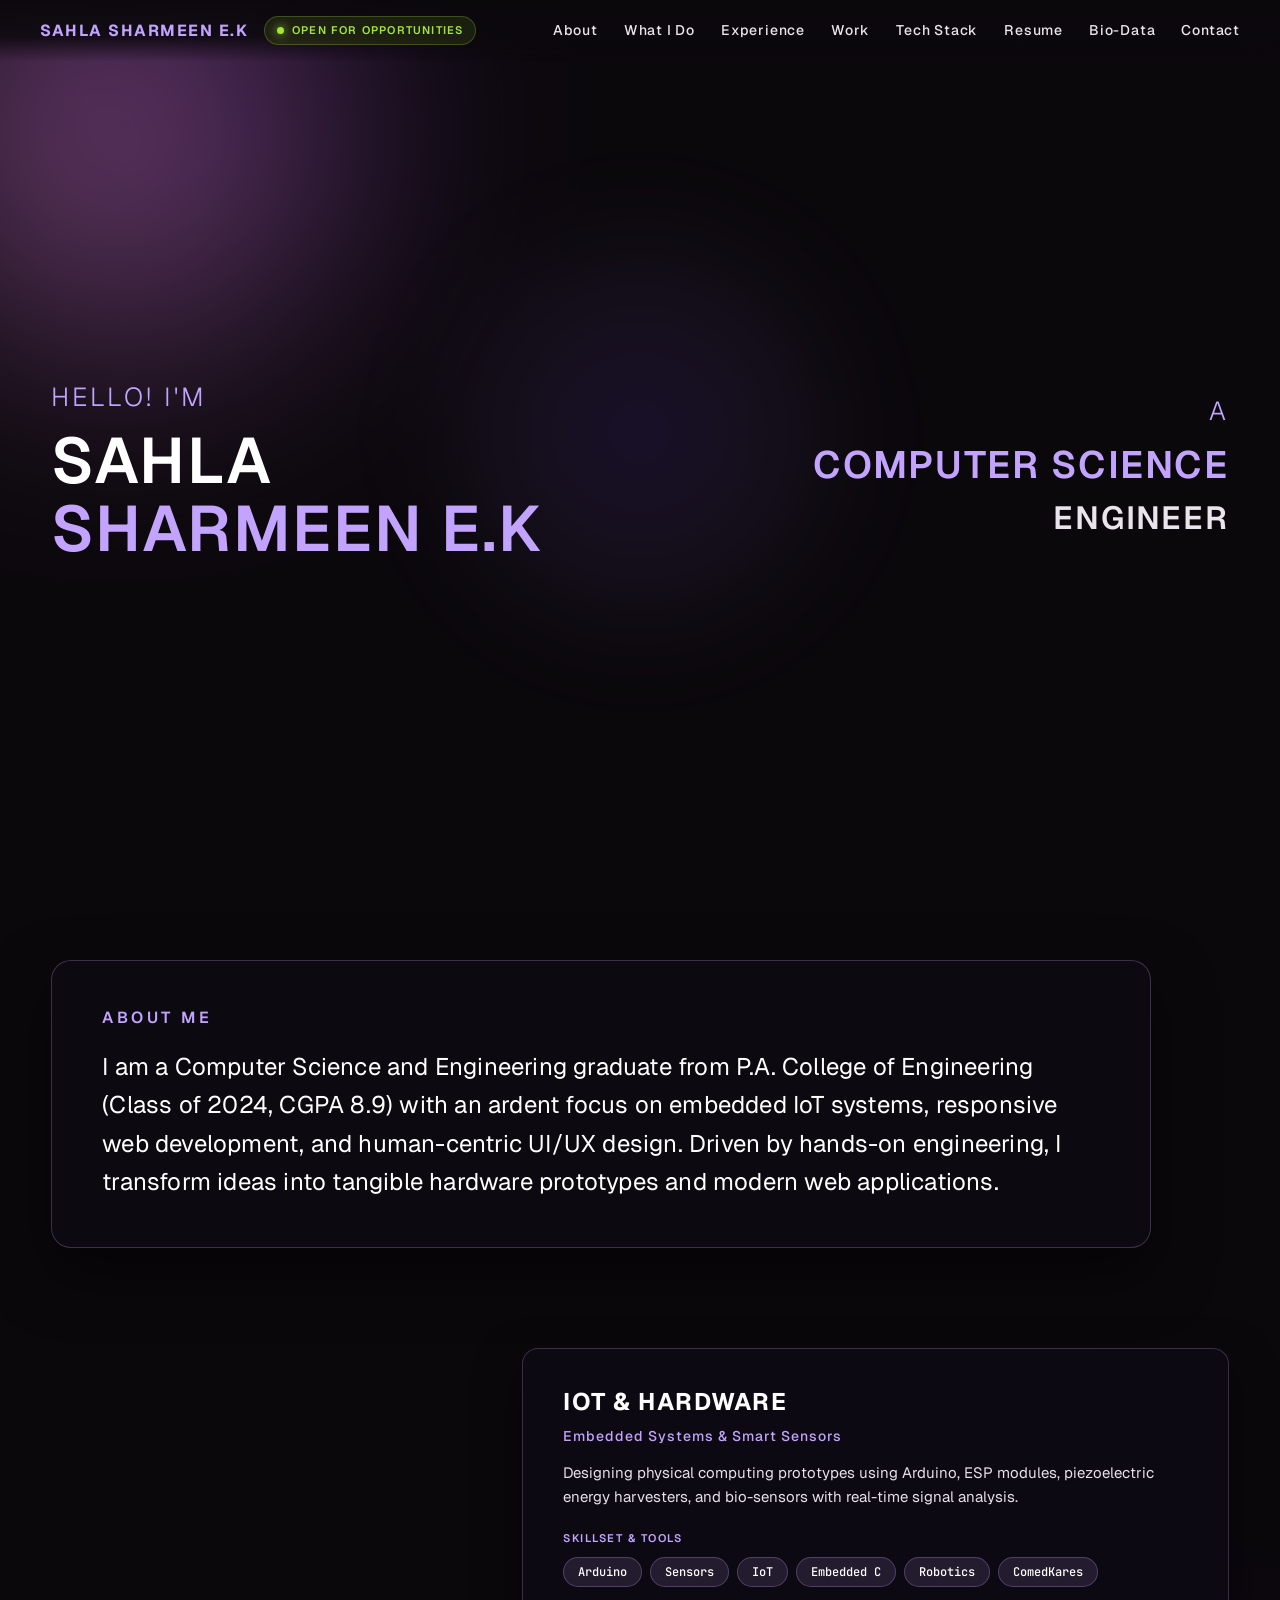
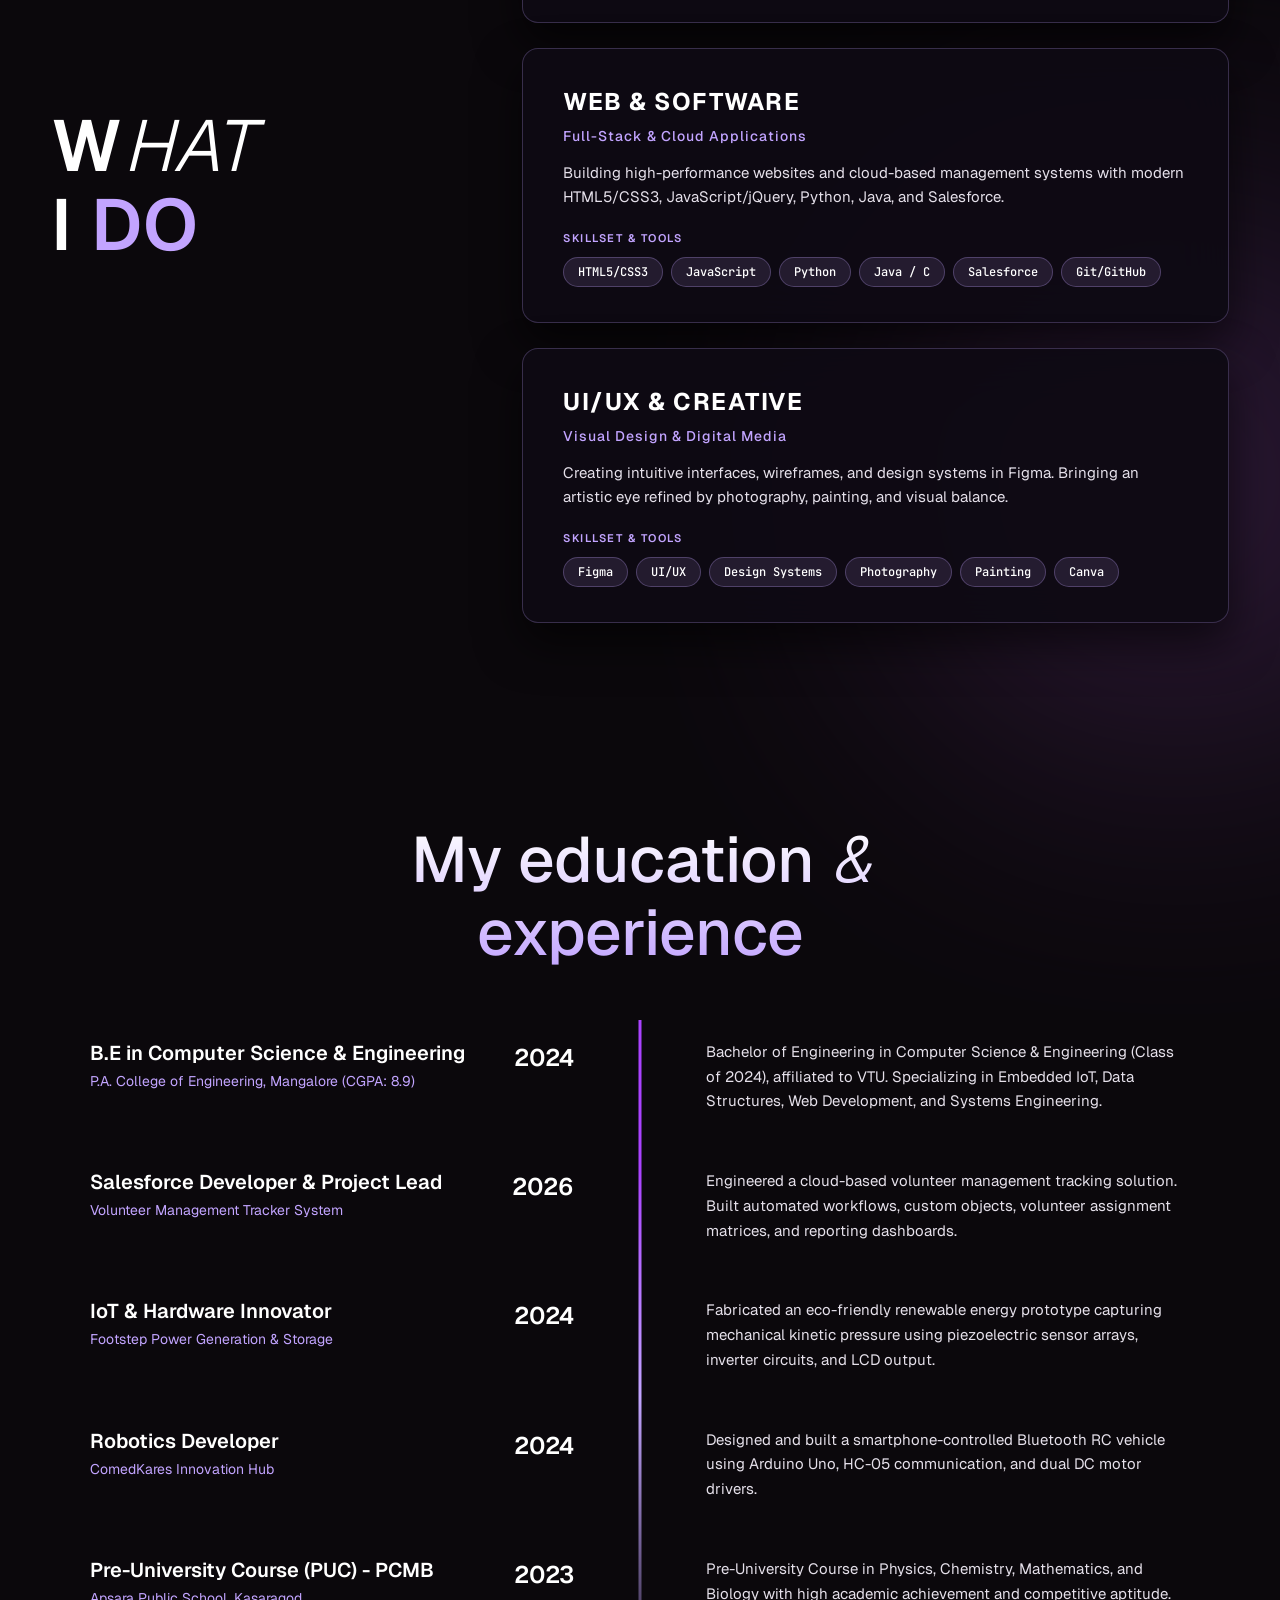
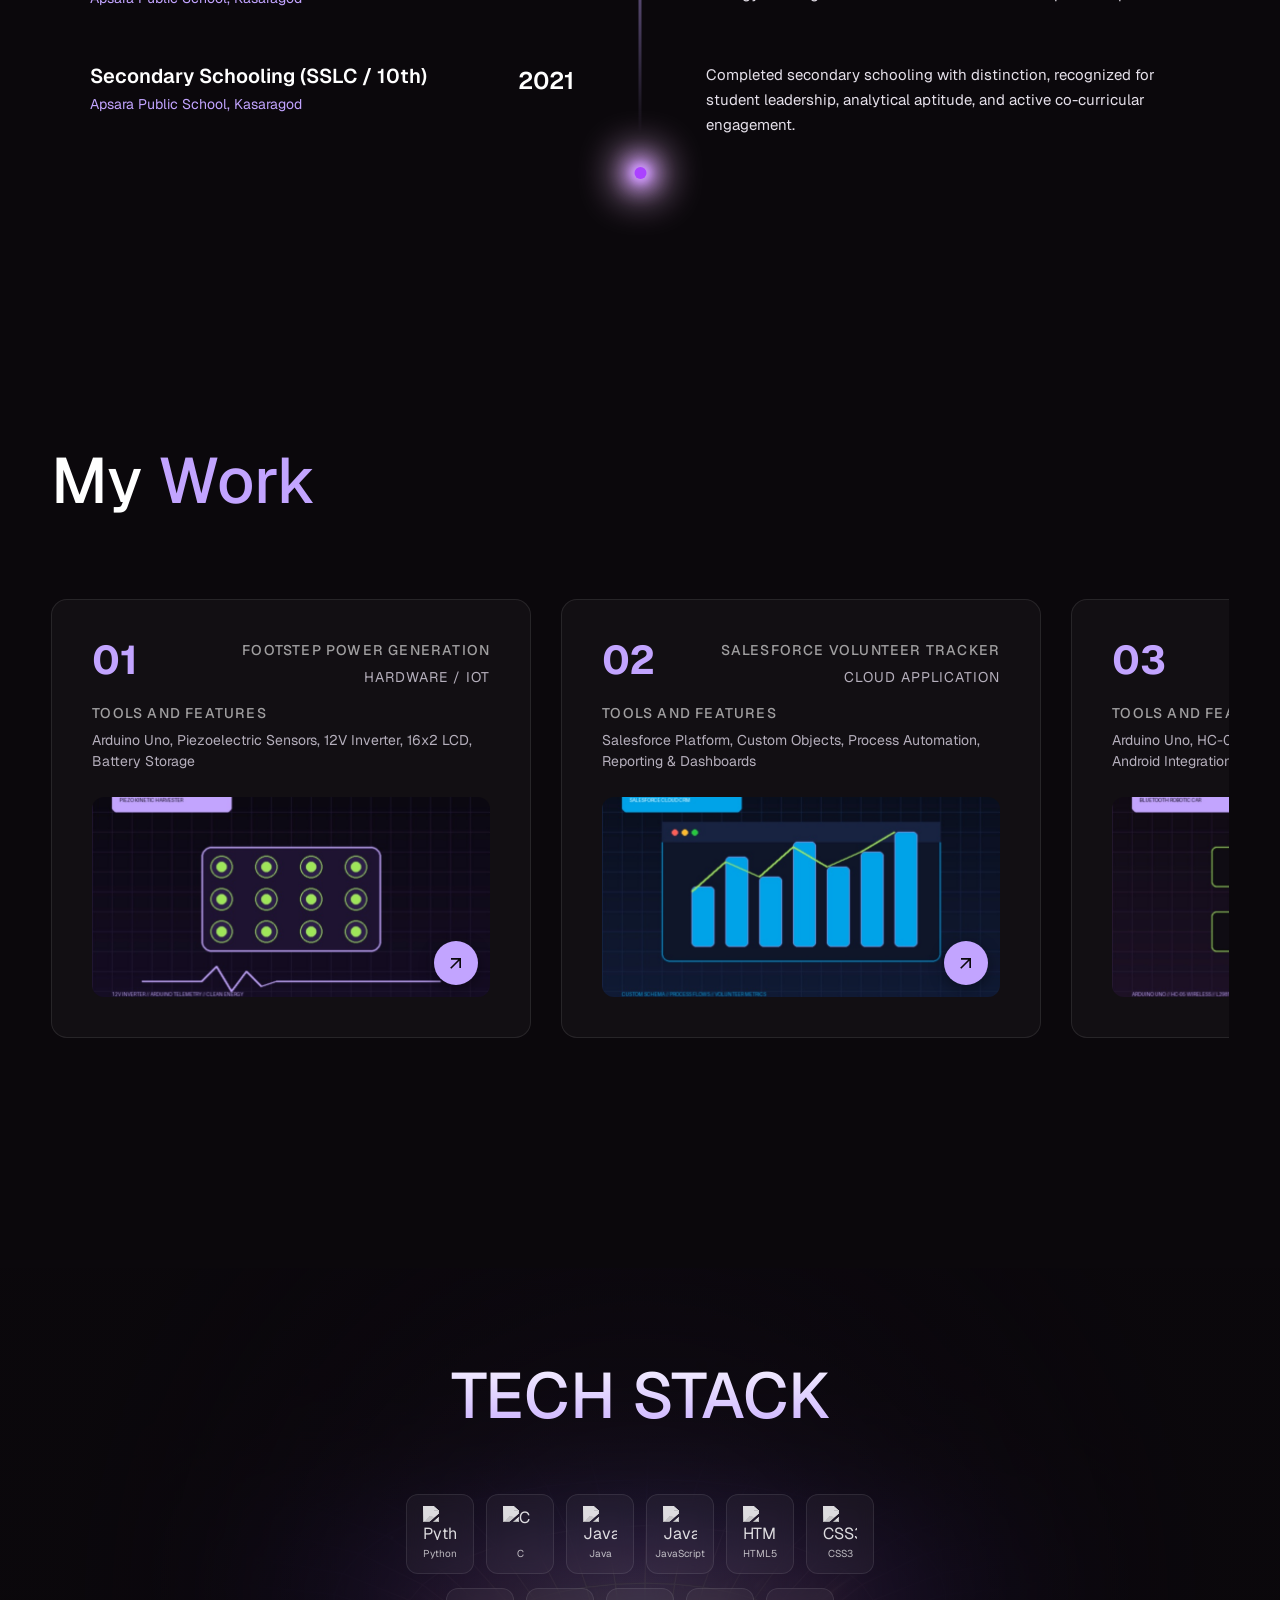
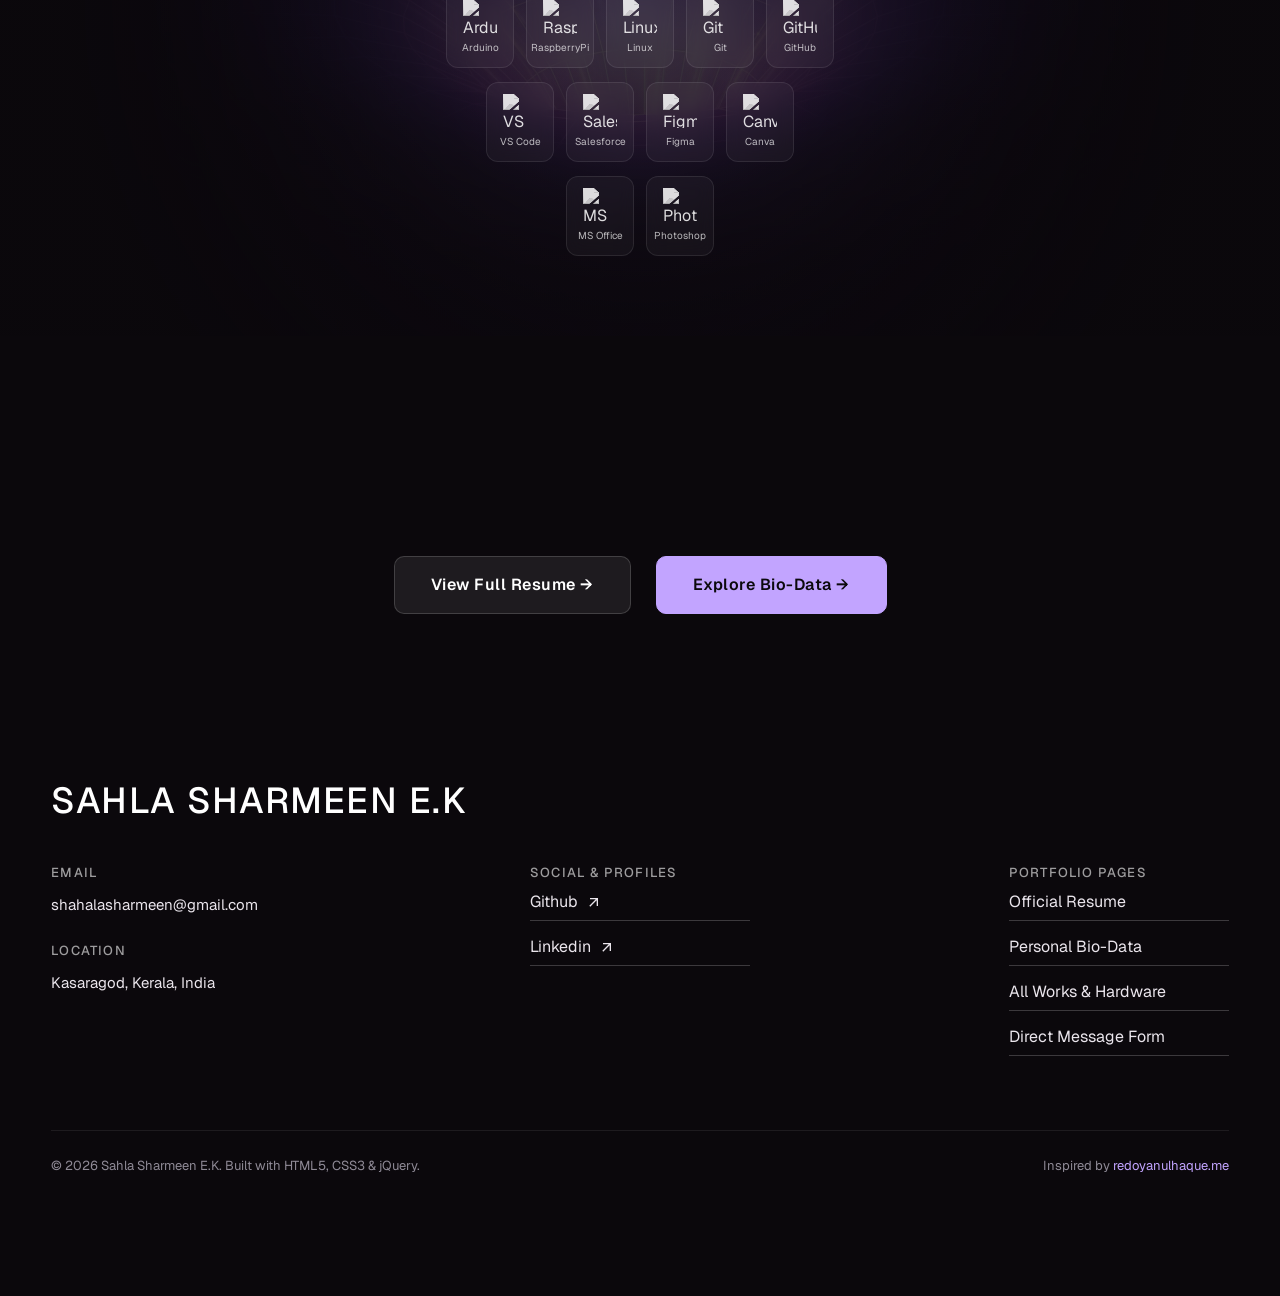
==== commit c9ba6483: "Fix character model cutout and lighting to preserve true colors without washouts, soften rim halo, a" ====
--- a/index.html
+++ b/index.html
@@ -3,10 +3,10 @@
 <head>
   <meta charset="UTF-8">
   <meta name="viewport" content="width=device-width, initial-scale=1.0">
-  <meta name="description" content="Portfolio, Resume, and Bio-data of Sahla Sharmeen E.K - Computer Science Engineering Student, UI/UX Designer, and IoT Enthusiast.">
-  <meta name="keywords" content="Sahla Sharmeen, Sahla Sharmeen E.K, Resume, Bio-data, Portfolio, Computer Science Engineering, PA College of Engineering, Web Development, UI/UX Design, IoT">
+  <meta name="description" content="Portfolio, Resume, and Bio-data of Sahla Sharmeen E.K - Computer Science Engineer.">
+  <meta name="keywords" content="Sahla Sharmeen, Sahla Sharmeen E.K, Resume, Bio-data, Portfolio, Computer Science Engineer, PA College of Engineering, Web Development, UI/UX Design, IoT">
   <meta name="author" content="Sahla Sharmeen E.K">
-  <title>Sahla Sharmeen E.K | Portfolio - CS &amp; IoT Engineer | UI/UX Developer</title>
+  <title>Sahla Sharmeen E.K | Portfolio - Computer Science Engineer</title>
   
   <!-- Zero White Flash Guard -->
   <style>
@@ -24,8 +24,8 @@
   <link href="https://fonts.googleapis.com/css2?family=Geist:wght@100..900&family=JetBrains+Mono:wght@400;500;600&display=swap" rel="stylesheet">
 
   <!-- Stylesheet with Cache Busting -->
-  <link rel="stylesheet" href="css/style.css?v=redoyan_20261109_v5">
-  <link rel="stylesheet" href="css/print.css?v=redoyan_20261109_v5" media="print">
+  <link rel="stylesheet" href="css/style.css?v=redoyan_20261109_v6">
+  <link rel="stylesheet" href="css/print.css?v=redoyan_20261109_v6" media="print">
 </head>
 <body>
 
@@ -93,9 +93,9 @@
 
         <!-- Right Column: Engineering Disciplines -->
         <div class="landing-info">
-          <h3>An</h3>
-          <h2 class="landing-info-h2"><div class="landing-h2-1">CS &amp; IoT Engineer</div></h2>
-          <h2><div class="landing-h2-info">UI/UX &amp; Web Developer</div></h2>
+          <h3>A</h3>
+          <h2 class="landing-info-h2"><div class="landing-h2-1">Computer Science</div></h2>
+          <h2><div class="landing-h2-info">Engineer</div></h2>
         </div>
 
       </div>
@@ -548,8 +548,8 @@
 
   <!-- jQuery & Global Script with Cache Busting -->
   <script src="https://code.jquery.com/jquery-3.7.1.min.js"></script>
-  <script src="js/character.js?v=redoyan_20261109_v5"></script>
-  <script src="js/main.js?v=redoyan_20261109_v5"></script>
+  <script src="js/character.js?v=redoyan_20261109_v6"></script>
+  <script src="js/main.js?v=redoyan_20261109_v6"></script>
 
 </body>
 </html>
--- a/css/style.css
+++ b/css/style.css
@@ -433,17 +433,17 @@
 
 .character-rim {
   position: absolute;
-  width: 420px;
-  height: 420px;
+  width: 480px;
+  height: 480px;
   z-index: 1;
-  background-color: #c2a4ff;
-  box-shadow: inset 0 0 80px #7b40ff, 0 0 90px rgba(194, 164, 255, 0.5);
-  filter: blur(70px);
+  background: radial-gradient(circle, rgba(123, 64, 255, 0.28) 0%, rgba(194, 164, 255, 0.1) 45%, transparent 70%);
+  filter: blur(55px);
   border-radius: 50%;
-  top: 45%;
+  top: 48%;
   left: 50%;
   transform: translate(-50%, -50%);
-  opacity: 0.65;
+  opacity: 0.55;
+  pointer-events: none;
   transition: opacity 1s ease;
 }
 
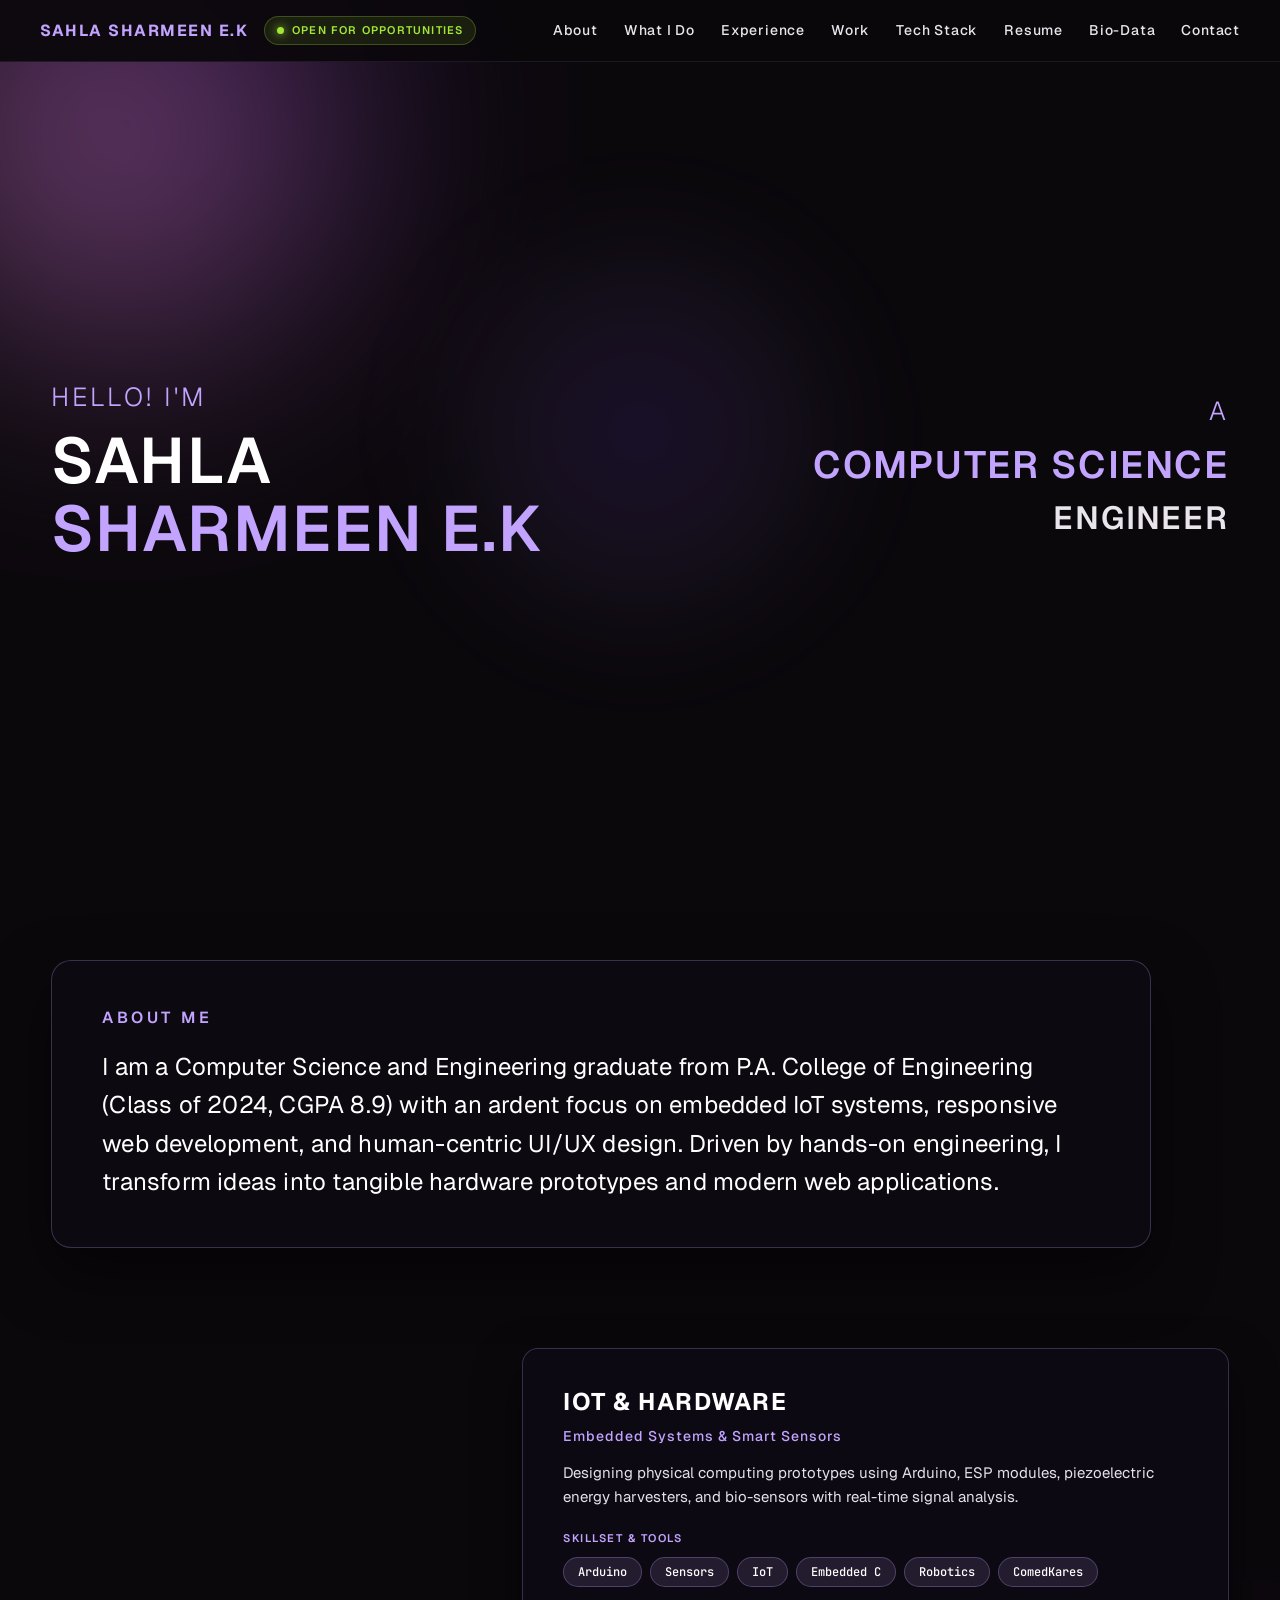
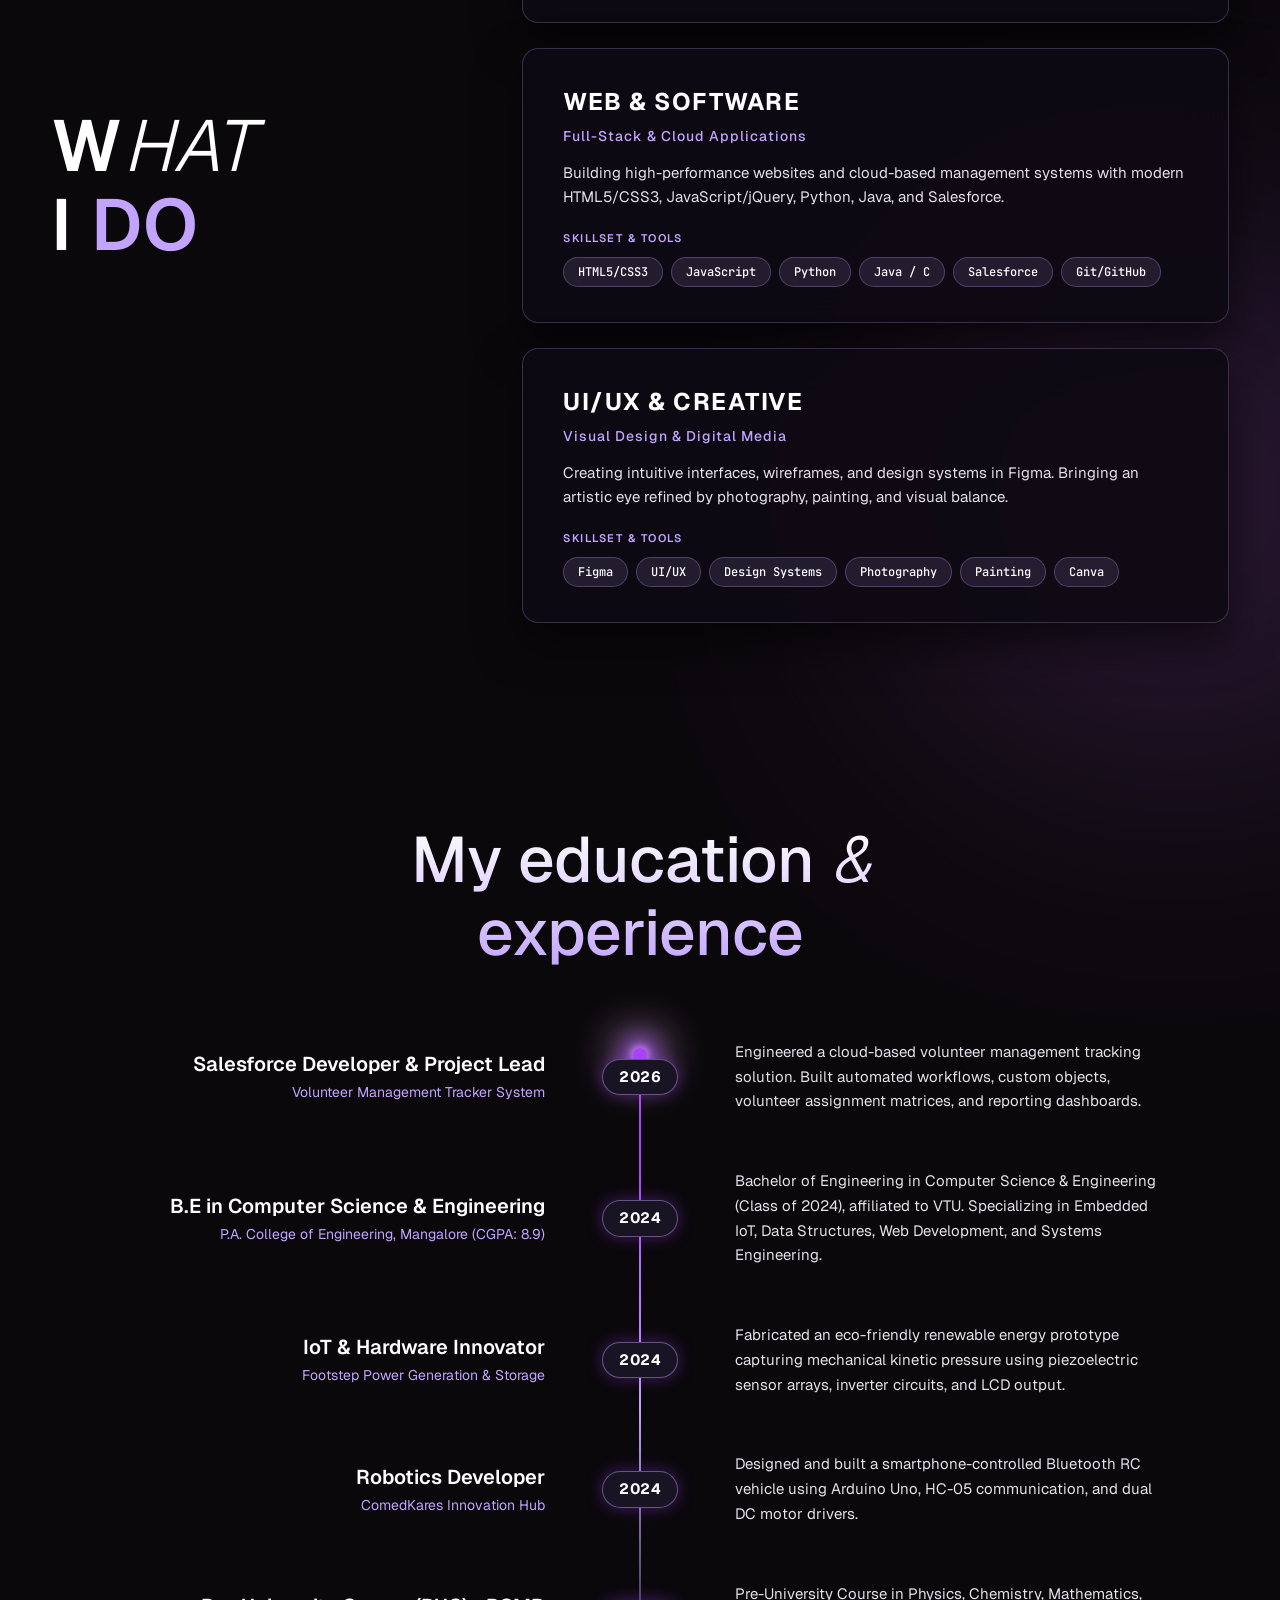
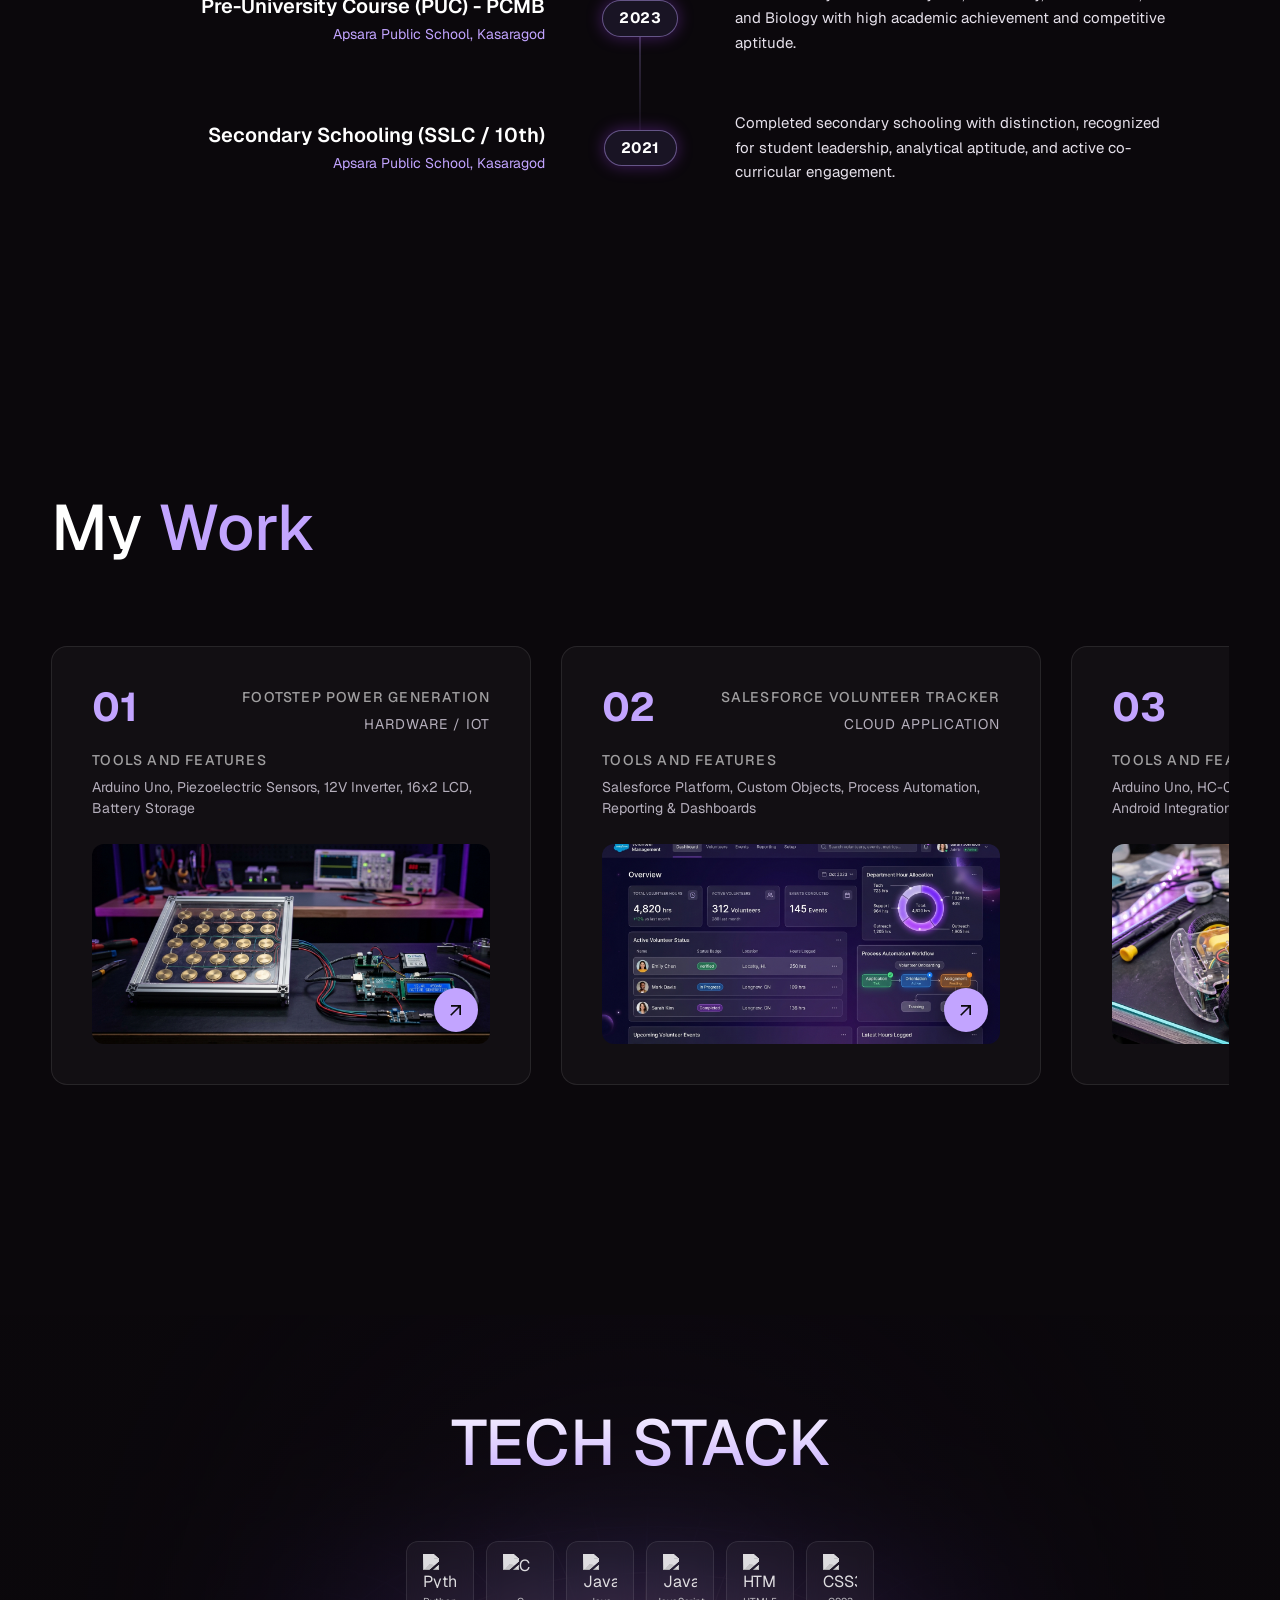
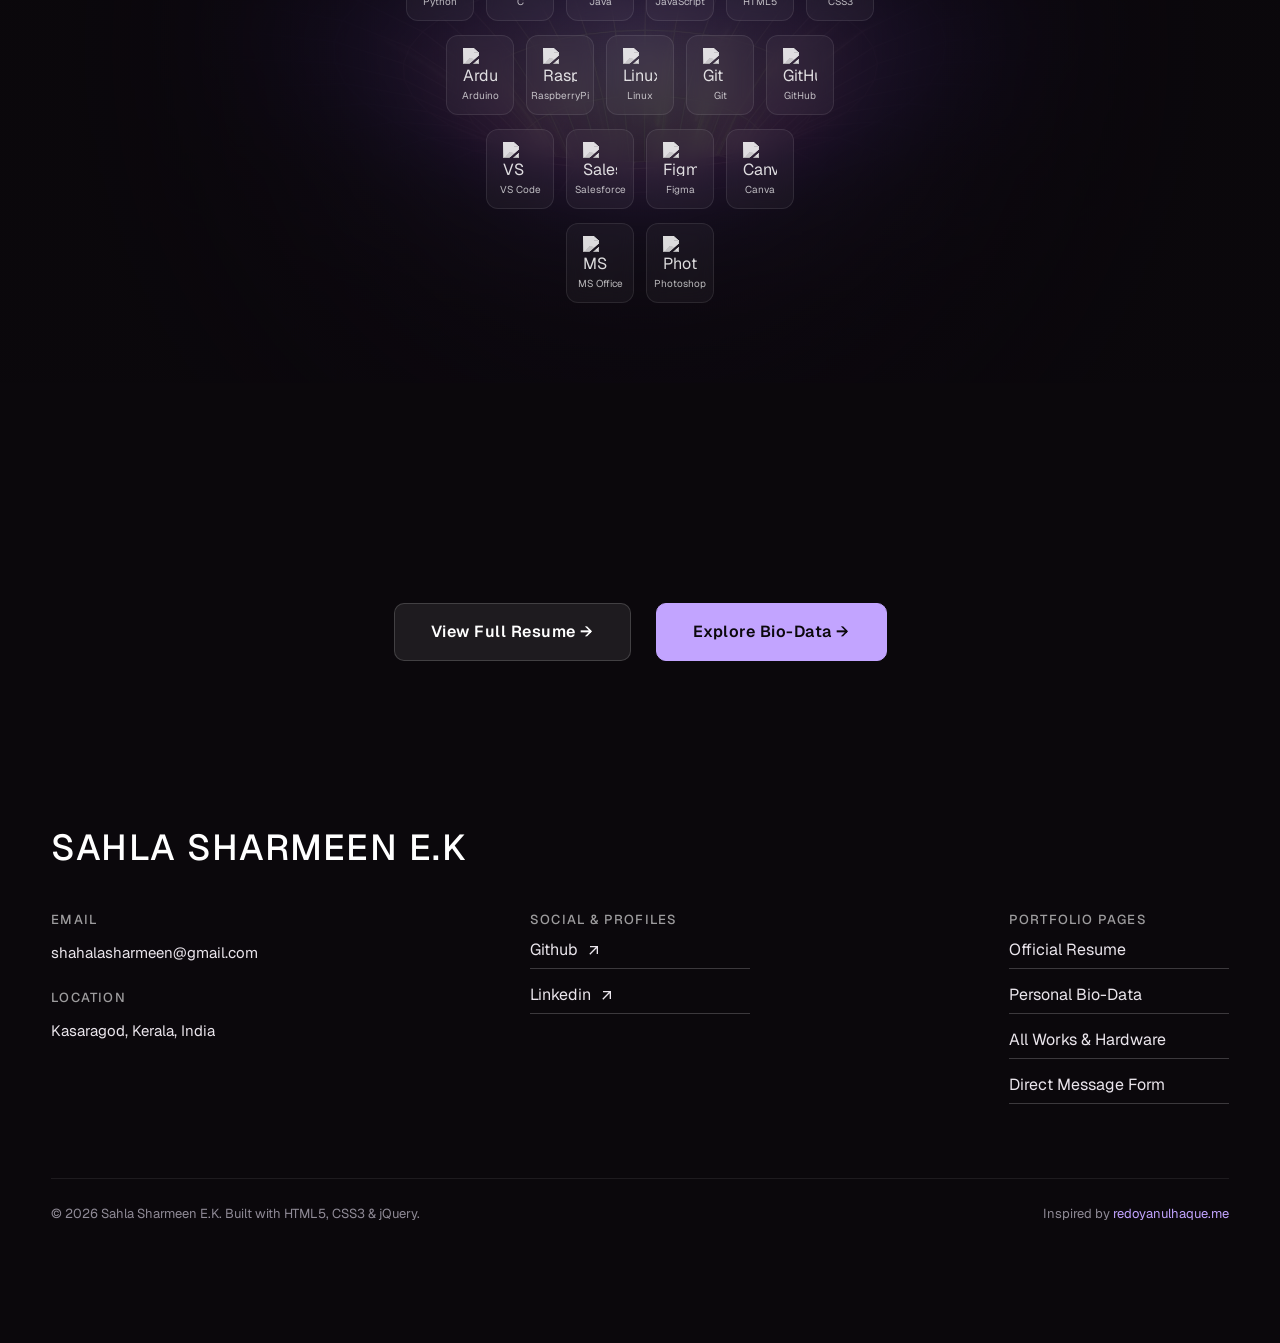
==== commit f0e6056b: "Restore and animate rigged 3D female model with typing arms, mouse-tracking head, and laptop, reorde" ====
--- a/index.html
+++ b/index.html
@@ -24,8 +24,8 @@
   <link href="https://fonts.googleapis.com/css2?family=Geist:wght@100..900&family=JetBrains+Mono:wght@400;500;600&display=swap" rel="stylesheet">
 
   <!-- Stylesheet with Cache Busting -->
-  <link rel="stylesheet" href="css/style.css?v=redoyan_20261109_v6">
-  <link rel="stylesheet" href="css/print.css?v=redoyan_20261109_v6" media="print">
+  <link rel="stylesheet" href="css/style.css?v=redoyan_20261109_v8">
+  <link rel="stylesheet" href="css/print.css?v=redoyan_20261109_v8" media="print">
 </head>
 <body>
 
@@ -182,49 +182,49 @@
             <div class="career-dot"></div>
           </div>
 
-          <!-- Item 1: B.E CSE (Class of 2024) -->
+          <!-- Item 1: Salesforce Project (2026 - Newest) -->
           <div class="career-info-box">
-            <div class="career-info-in">
-              <div class="career-role">
-                <h4>B.E in Computer Science &amp; Engineering</h4>
-                <h5>P.A. College of Engineering, Mangalore (CGPA: 8.9)</h5>
-              </div>
+            <div class="career-role">
+              <h4>Salesforce Developer &amp; Project Lead</h4>
+              <h5>Volunteer Management Tracker System</h5>
+            </div>
+            <div class="career-year">
+              <h3>2026</h3>
+            </div>
+            <p>Engineered a cloud-based volunteer management tracking solution. Built automated workflows, custom objects, volunteer assignment matrices, and reporting dashboards.</p>
+          </div>
+
+          <!-- Item 2: B.E CSE (Class of 2024) -->
+          <div class="career-info-box">
+            <div class="career-role">
+              <h4>B.E in Computer Science &amp; Engineering</h4>
+              <h5>P.A. College of Engineering, Mangalore (CGPA: 8.9)</h5>
+            </div>
+            <div class="career-year">
               <h3>2024</h3>
             </div>
             <p>Bachelor of Engineering in Computer Science &amp; Engineering (Class of 2024), affiliated to VTU. Specializing in Embedded IoT, Data Structures, Web Development, and Systems Engineering.</p>
           </div>
 
-          <!-- Item 2: Salesforce Project -->
+          <!-- Item 3: Hardware Project (2024) -->
           <div class="career-info-box">
-            <div class="career-info-in">
-              <div class="career-role">
-                <h4>Salesforce Developer &amp; Project Lead</h4>
-                <h5>Volunteer Management Tracker System</h5>
-              </div>
-              <h3>2026</h3>
-            </div>
-            <p>Engineered a cloud-based volunteer management tracking solution. Built automated workflows, custom objects, volunteer assignment matrices, and reporting dashboards.</p>
-          </div>
-
-          <!-- Item 3: Hardware Project -->
+            <div class="career-role">
+              <h4>IoT &amp; Hardware Innovator</h4>
+              <h5>Footstep Power Generation &amp; Storage</h5>
+            </div>
+            <div class="career-year">
+              <h3>2024</h3>
+            </div>
+            <p>Fabricated an eco-friendly renewable energy prototype capturing mechanical kinetic pressure using piezoelectric sensor arrays, inverter circuits, and LCD output.</p>
+          </div>
+
+          <!-- Item 4: ComedKares (2024) -->
           <div class="career-info-box">
-            <div class="career-info-in">
-              <div class="career-role">
-                <h4>IoT &amp; Hardware Innovator</h4>
-                <h5>Footstep Power Generation &amp; Storage</h5>
-              </div>
-              <h3>2024</h3>
-            </div>
-            <p>Fabricated an eco-friendly renewable energy prototype capturing mechanical kinetic pressure using piezoelectric sensor arrays, inverter circuits, and LCD output.</p>
-          </div>
-
-          <!-- Item 4: ComedKares -->
-          <div class="career-info-box">
-            <div class="career-info-in">
-              <div class="career-role">
-                <h4>Robotics Developer</h4>
-                <h5>ComedKares Innovation Hub</h5>
-              </div>
+            <div class="career-role">
+              <h4>Robotics Developer</h4>
+              <h5>ComedKares Innovation Hub</h5>
+            </div>
+            <div class="career-year">
               <h3>2024</h3>
             </div>
             <p>Designed and built a smartphone-controlled Bluetooth RC vehicle using Arduino Uno, HC-05 communication, and dual DC motor drivers.</p>
@@ -232,11 +232,11 @@
 
           <!-- Item 5: Pre-University (Apsara Public School 2023) -->
           <div class="career-info-box">
-            <div class="career-info-in">
-              <div class="career-role">
-                <h4>Pre-University Course (PUC) - PCMB</h4>
-                <h5>Apsara Public School, Kasaragod</h5>
-              </div>
+            <div class="career-role">
+              <h4>Pre-University Course (PUC) - PCMB</h4>
+              <h5>Apsara Public School, Kasaragod</h5>
+            </div>
+            <div class="career-year">
               <h3>2023</h3>
             </div>
             <p>Pre-University Course in Physics, Chemistry, Mathematics, and Biology with high academic achievement and competitive aptitude.</p>
@@ -244,11 +244,11 @@
 
           <!-- Item 6: Schooling (Apsara Public School 2021) -->
           <div class="career-info-box">
-            <div class="career-info-in">
-              <div class="career-role">
-                <h4>Secondary Schooling (SSLC / 10th)</h4>
-                <h5>Apsara Public School, Kasaragod</h5>
-              </div>
+            <div class="career-role">
+              <h4>Secondary Schooling (SSLC / 10th)</h4>
+              <h5>Apsara Public School, Kasaragod</h5>
+            </div>
+            <div class="career-year">
               <h3>2021</h3>
             </div>
             <p>Completed secondary schooling with distinction, recognized for student leadership, analytical aptitude, and active co-curricular engagement.</p>
@@ -548,8 +548,8 @@
 
   <!-- jQuery & Global Script with Cache Busting -->
   <script src="https://code.jquery.com/jquery-3.7.1.min.js"></script>
-  <script src="js/character.js?v=redoyan_20261109_v6"></script>
-  <script src="js/main.js?v=redoyan_20261109_v6"></script>
+  <script src="js/character.js?v=redoyan_20261109_v8"></script>
+  <script src="js/main.js?v=redoyan_20261109_v8"></script>
 
 </body>
 </html>
--- a/css/style.css
+++ b/css/style.css
@@ -124,18 +124,19 @@
 .header {
   display: flex;
   width: 100%;
-  max-width: 100vw;
+  left: 0;
+  right: 0;
+  top: 0;
   justify-content: space-between;
   align-items: center;
   padding: 16px 40px;
   box-sizing: border-box;
   position: fixed;
-  left: 0;
-  top: 0;
   z-index: 9999;
-  background: linear-gradient(180deg, rgba(11, 8, 12, 0.98) 0%, rgba(11, 8, 12, 0.85) 60%, rgba(11, 8, 12, 0) 100%);
-  backdrop-filter: blur(16px);
-  -webkit-backdrop-filter: blur(16px);
+  background: rgba(11, 8, 12, 0.94);
+  border-bottom: 1px solid rgba(194, 164, 255, 0.1);
+  backdrop-filter: blur(20px);
+  -webkit-backdrop-filter: blur(20px);
 }
 
 .header-brand-group {
@@ -792,52 +793,52 @@
 
 .career-info {
   position: relative;
-  display: flex;
-  flex-direction: column;
+  width: 100%;
+  max-width: 1050px;
   margin: 0 auto;
-  width: 100%;
 }
 
 .career-timeline {
   position: absolute;
-  top: -20px;
-  bottom: 0;
+  top: 15px;
+  bottom: 25px;
   left: 50%;
   transform: translateX(-50%);
-  width: 3px;
-  height: 100%;
-  background-image: linear-gradient(to bottom, #aa42ff 20%, var(--accentColor) 50%, transparent 95%);
+  width: 2px;
+  background-image: linear-gradient(to bottom, #aa42ff 15%, var(--accentColor) 50%, rgba(194, 164, 255, 0.2) 85%, transparent 100%);
   max-height: 0%;
   opacity: 0;
-  z-index: 2;
+  z-index: 1;
 }
 
 .career-dot {
   position: absolute;
-  bottom: 0;
+  top: 0;
   left: 50%;
-  transform: translate(-50%, 50%);
+  transform: translate(-50%, -50%);
   background-color: #aa42ff;
-  width: 12px;
-  height: 12px;
+  width: 14px;
+  height: 14px;
   border-radius: 50%;
-  box-shadow: 0 0 8px 3px #d29bff, 0 0 20px 8px #d097ff, 0 0 40px 15px #f2c0ff;
+  box-shadow: 0 0 10px 2px #d29bff, 0 0 25px 6px #aa42ff, 0 0 45px 12px #f2c0ff;
   animation: timelineDotPulse 1.2s infinite ease-in-out;
+  z-index: 2;
 }
 
 @keyframes timelineDotPulse {
   0%, 100% {
-    box-shadow: 0 0 8px 3px #d29bff, 0 0 20px 8px #d097ff, 0 0 40px 15px #f2c0ff;
+    box-shadow: 0 0 10px 2px #d29bff, 0 0 25px 6px #aa42ff, 0 0 45px 12px #f2c0ff;
   }
   50% {
-    box-shadow: 0 0 4px 1px #d29bff, 0 0 10px 4px #d097ff;
+    box-shadow: 0 0 5px 1px #d29bff, 0 0 14px 3px #aa42ff;
   }
 }
 
 .career-info-box {
-  display: flex;
-  justify-content: space-between;
-  align-items: flex-start;
+  display: grid;
+  grid-template-columns: 1fr 120px 1fr;
+  align-items: center;
+  gap: 25px;
   margin-bottom: 55px;
   position: relative;
   width: 100%;
@@ -852,16 +853,9 @@
   transform: translateY(0) !important;
 }
 
-.career-info-in {
-  display: flex;
-  justify-content: space-between;
-  align-items: flex-start;
-  width: 44%;
-  gap: 20px;
-}
-
 .career-role {
-  flex: 1;
+  text-align: right;
+  padding-right: 10px;
 }
 
 .career-role h4 {
@@ -880,37 +874,64 @@
   line-height: 1.4;
 }
 
-.career-info-in h3 {
-  font-size: 24px;
-  font-weight: 600;
+.career-year {
+  display: flex;
+  justify-content: center;
+  align-items: center;
+  position: relative;
+  z-index: 4;
+}
+
+.career-year h3 {
+  font-size: 15px;
+  font-weight: 700;
   color: #ffffff;
+  background: #191424;
+  border: 1px solid rgba(194, 164, 255, 0.45);
+  box-shadow: 0 0 16px rgba(170, 66, 255, 0.35);
+  padding: 6px 16px;
+  border-radius: 20px;
   margin: 0;
   white-space: nowrap;
+  letter-spacing: 0.5px;
 }
 
 .career-info-box p {
-  width: 44%;
   font-size: 15px;
   color: #e5e0ea;
   line-height: 1.65;
   margin: 0;
   font-weight: 400;
+  text-align: left;
+  padding-left: 10px;
 }
 
 @media screen and (max-width: 900px) {
   .career-timeline {
-    left: 12px;
+    left: 20px;
     transform: none;
   }
+  .career-dot {
+    left: 20px;
+  }
   .career-info-box {
+    display: flex;
     flex-direction: column;
+    align-items: flex-start;
     gap: 12px;
     margin-bottom: 40px;
-    padding-left: 36px;
+    padding-left: 48px;
     box-sizing: border-box;
   }
-  .career-info-in,
+  .career-role {
+    text-align: left;
+    padding-right: 0;
+  }
+  .career-year {
+    justify-content: flex-start;
+  }
   .career-info-box p {
+    padding-left: 0;
     width: 100%;
   }
   .career-section h2 {
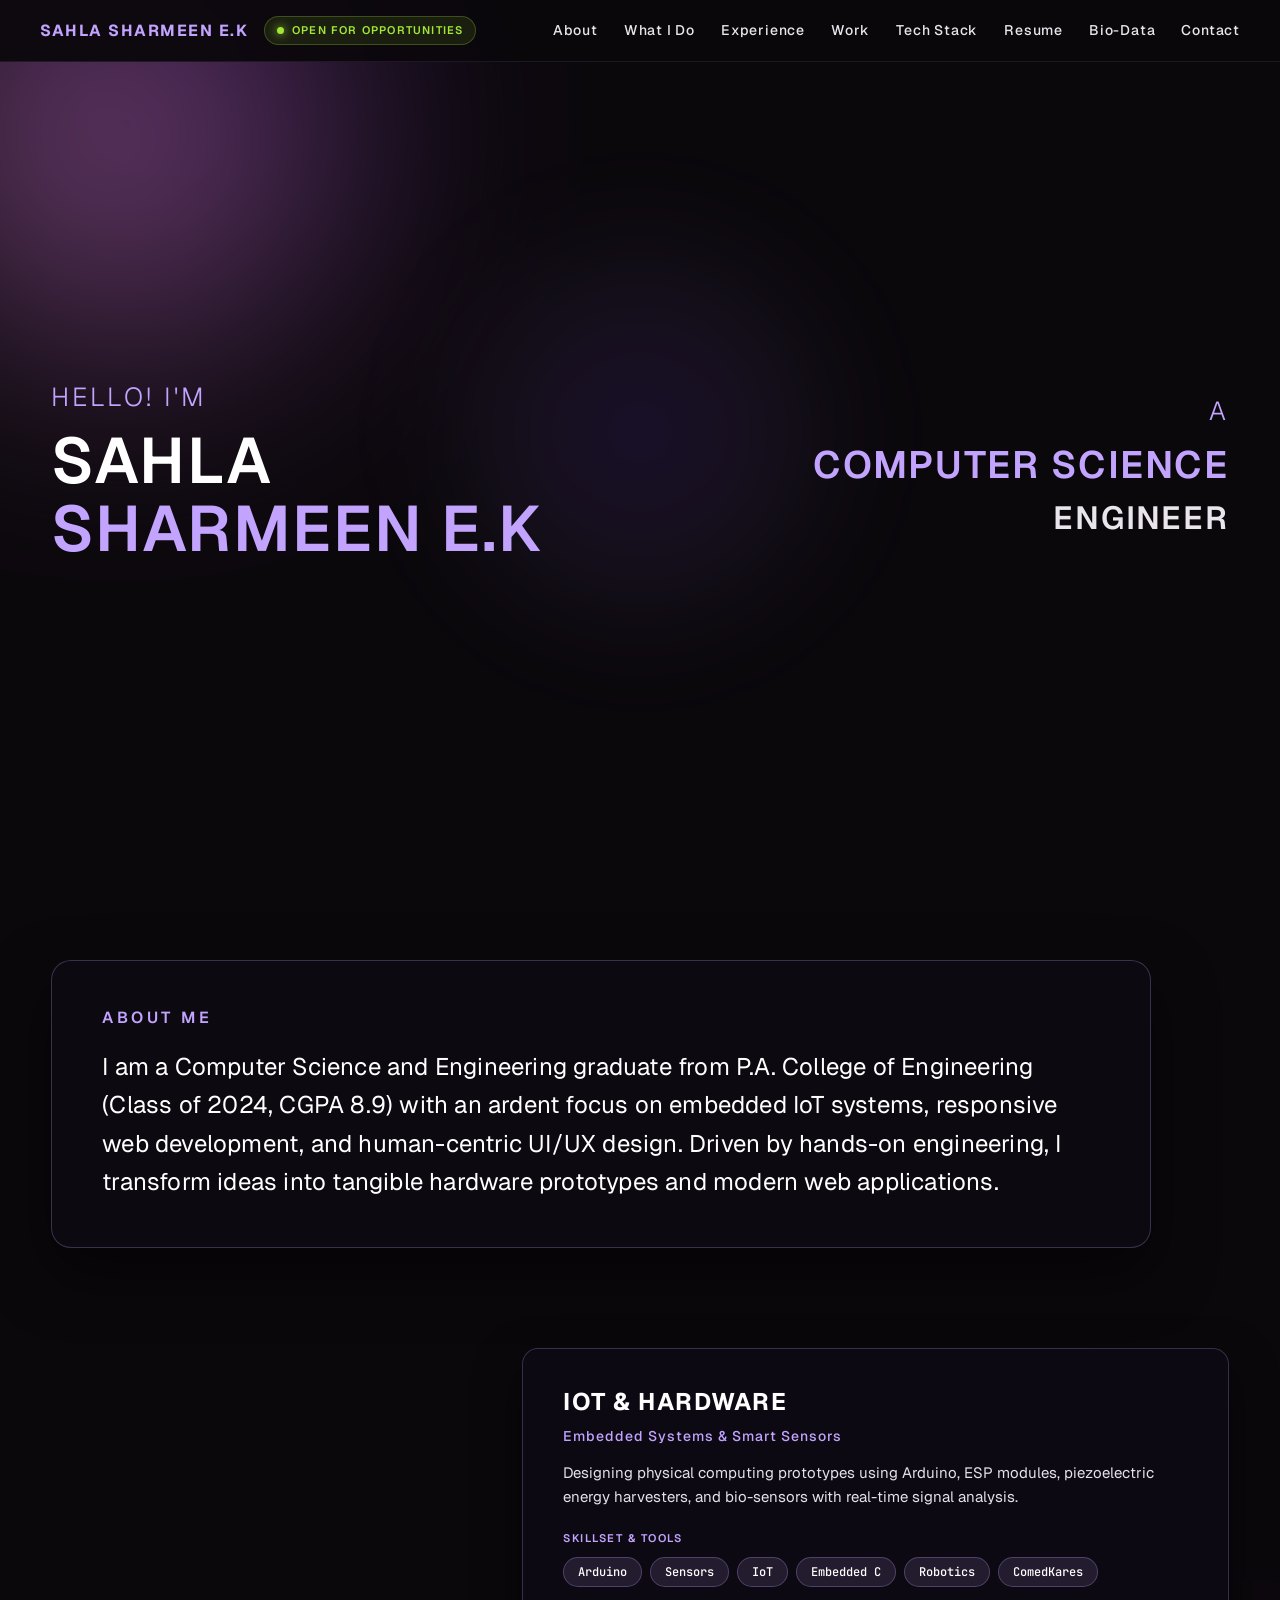
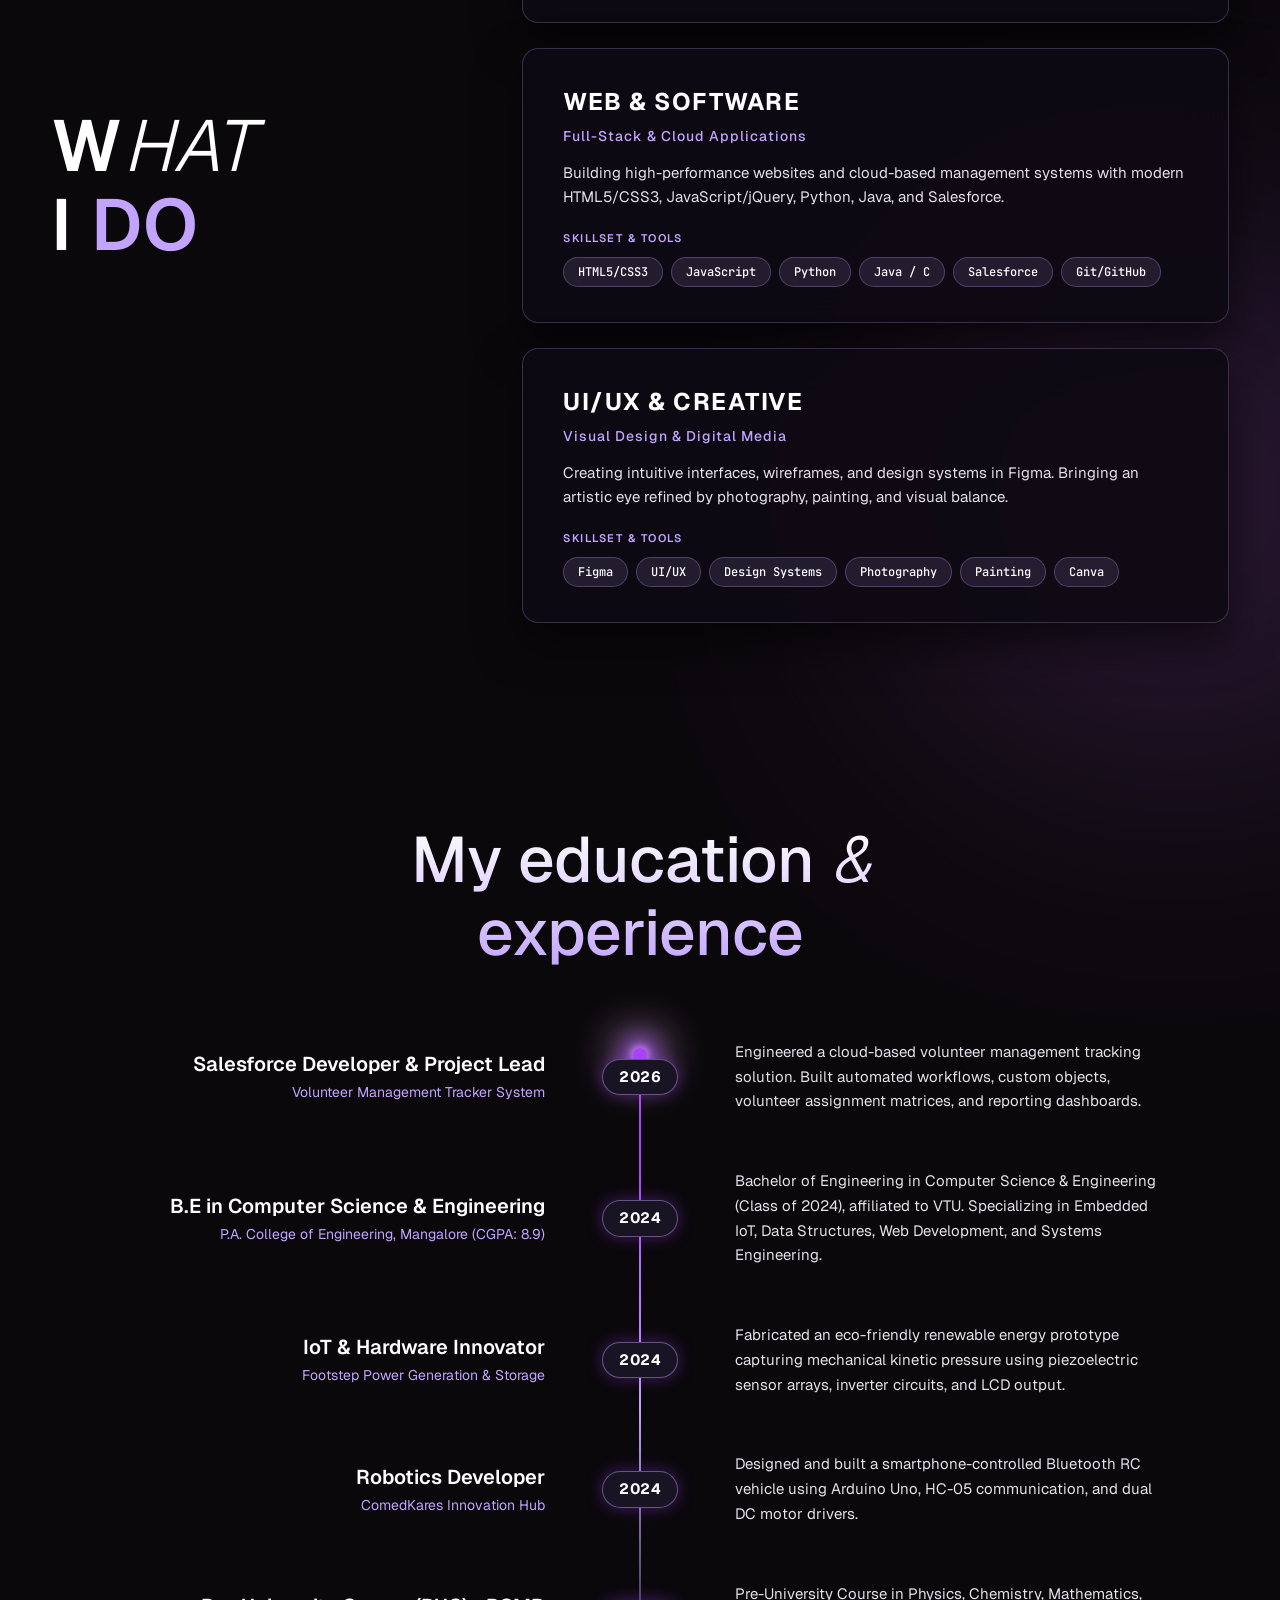
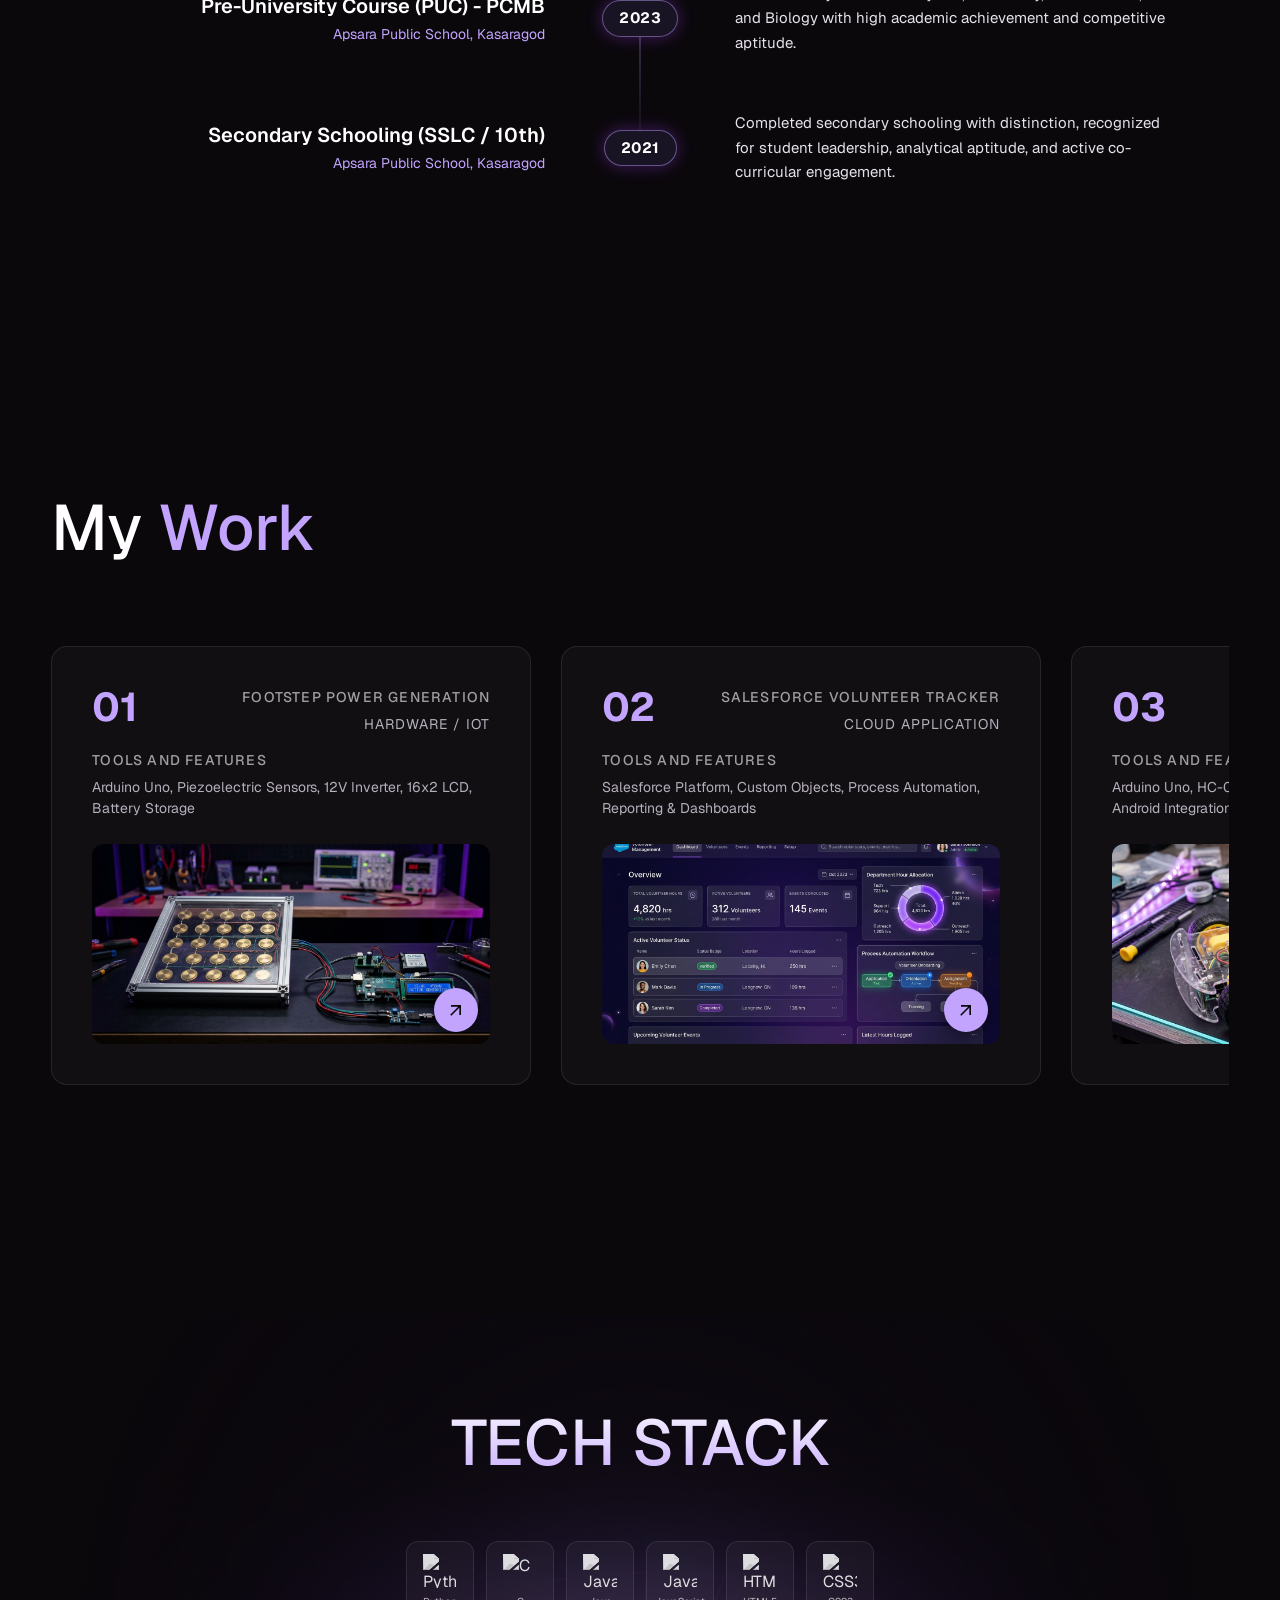
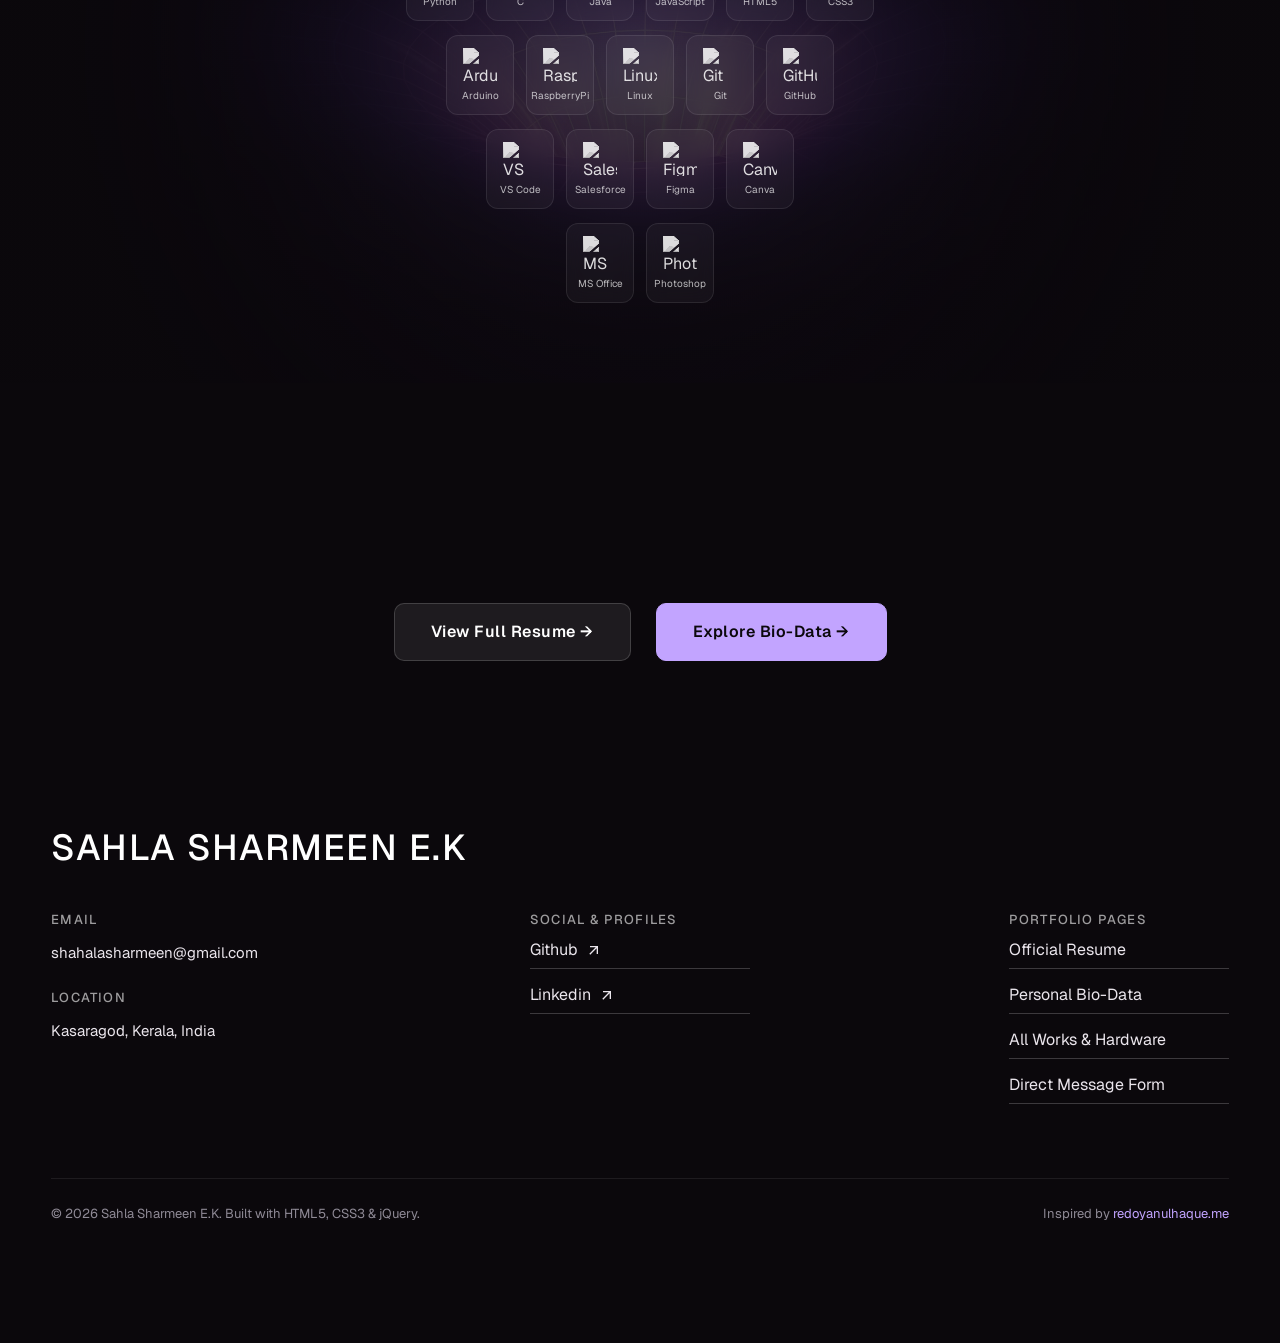
==== commit fce07232: "Fix 3D female model loading with meshopt decoder, display Passport Size photo on mobile, and add res" ====
--- a/index.html
+++ b/index.html
@@ -24,8 +24,8 @@
   <link href="https://fonts.googleapis.com/css2?family=Geist:wght@100..900&family=JetBrains+Mono:wght@400;500;600&display=swap" rel="stylesheet">
 
   <!-- Stylesheet with Cache Busting -->
-  <link rel="stylesheet" href="css/style.css?v=redoyan_20261109_v8">
-  <link rel="stylesheet" href="css/print.css?v=redoyan_20261109_v8" media="print">
+  <link rel="stylesheet" href="css/style.css?v=redoyan_20261110_v1">
+  <link rel="stylesheet" href="css/print.css?v=redoyan_20261110_v1" media="print">
 </head>
 <body>
 
@@ -47,7 +47,8 @@
       </div>
     </div>
 
-    <nav aria-label="Main navigation">
+    <!-- Desktop Navigation Links -->
+    <nav class="desktop-nav" aria-label="Main navigation">
       <ul>
         <li><a href="#about" class="hover-link"><div class="hover-in">About<div>About</div></div></a></li>
         <li><a href="#services" class="hover-link"><div class="hover-in">What I Do<div>What I Do</div></div></a></li>
@@ -59,7 +60,40 @@
         <li><a href="#contact" class="hover-link"><div class="hover-in">Contact<div>Contact</div></div></a></li>
       </ul>
     </nav>
+
+    <!-- Mobile Hamburger Toggle Button -->
+    <button class="mobile-menu-toggle" id="mobileMenuBtn" aria-label="Toggle Navigation Menu" aria-expanded="false">
+      <span class="bar bar-1"></span>
+      <span class="bar bar-2"></span>
+      <span class="bar bar-3"></span>
+    </button>
   </header>
+
+  <!-- Mobile Fullscreen Navigation Drawer -->
+  <div class="mobile-nav-drawer" id="mobileNavDrawer" aria-hidden="true">
+    <div class="mobile-nav-inner">
+      <div class="mobile-nav-status">
+        <span class="connect-dot"></span> OPEN FOR OPPORTUNITIES
+      </div>
+      <ul class="mobile-nav-links">
+        <li><a href="#about" class="mobile-nav-item"><span>01</span> About</a></li>
+        <li><a href="#services" class="mobile-nav-item"><span>02</span> What I Do</a></li>
+        <li><a href="#experience" class="mobile-nav-item"><span>03</span> Education &amp; Experience</a></li>
+        <li><a href="#work" class="mobile-nav-item"><span>04</span> Projects &amp; Hardware</a></li>
+        <li><a href="#techstack" class="mobile-nav-item"><span>05</span> Tech Stack</a></li>
+        <li><a href="resume.html" class="mobile-nav-item"><span>06</span> Official Resume</a></li>
+        <li><a href="biodata.html" class="mobile-nav-item"><span>07</span> Personal Bio-Data</a></li>
+        <li><a href="#contact" class="mobile-nav-item"><span>08</span> Contact</a></li>
+      </ul>
+      <div class="mobile-nav-footer">
+        <a href="mailto:shahalasharmeen@gmail.com" class="mobile-nav-email">shahalasharmeen@gmail.com</a>
+        <div class="mobile-nav-socials">
+          <a href="https://github.com/shahalasharmeen" target="_blank" rel="noopener noreferrer">GitHub</a>
+          <a href="https://linkedin.com/in/sahla-sharmeen" target="_blank" rel="noopener noreferrer">LinkedIn</a>
+        </div>
+      </div>
+    </div>
+  </div>
 
   <!-- Main Container -->
   <main id="main-content">
@@ -88,7 +122,7 @@
 
         <!-- Center Column (Mobile Fallback): Stacked Responsive Photo -->
         <div class="mobile-photo">
-          <img src="assets/images/character-model.png" alt="Sahla Sharmeen E.K" loading="eager" fetchpriority="high">
+          <img src="assets/images/Passport Size.jpeg" alt="Sahla Sharmeen E.K" loading="eager" fetchpriority="high">
         </div>
 
         <!-- Right Column: Engineering Disciplines -->
@@ -206,7 +240,7 @@
             <p>Bachelor of Engineering in Computer Science &amp; Engineering (Class of 2024), affiliated to VTU. Specializing in Embedded IoT, Data Structures, Web Development, and Systems Engineering.</p>
           </div>
 
-          <!-- Item 3: Hardware Project (2024) -->
+          <!-- Item 3: Hardware Project -->
           <div class="career-info-box">
             <div class="career-role">
               <h4>IoT &amp; Hardware Innovator</h4>
@@ -218,7 +252,7 @@
             <p>Fabricated an eco-friendly renewable energy prototype capturing mechanical kinetic pressure using piezoelectric sensor arrays, inverter circuits, and LCD output.</p>
           </div>
 
-          <!-- Item 4: ComedKares (2024) -->
+          <!-- Item 4: ComedKares -->
           <div class="career-info-box">
             <div class="career-role">
               <h4>Robotics Developer</h4>
@@ -537,8 +571,10 @@
 
   </main>
 
-  <!-- Three.js 3D Engine & Draco Loaders -->
+  <!-- Three.js 3D Engine, Draco & Meshopt Loaders -->
   <script src="https://cdnjs.cloudflare.com/ajax/libs/three.js/r128/three.min.js"></script>
+  <!-- Meshopt Decoder for high-efficiency glTF decompression -->
+  <script src="js/meshopt_decoder.js"></script>
   <script src="https://cdn.jsdelivr.net/npm/three@0.128.0/examples/js/loaders/DRACOLoader.js"></script>
   <script src="https://cdn.jsdelivr.net/npm/three@0.128.0/examples/js/loaders/GLTFLoader.js"></script>
 
@@ -548,8 +584,8 @@
 
   <!-- jQuery & Global Script with Cache Busting -->
   <script src="https://code.jquery.com/jquery-3.7.1.min.js"></script>
-  <script src="js/character.js?v=redoyan_20261109_v8"></script>
-  <script src="js/main.js?v=redoyan_20261109_v8"></script>
+  <script src="js/character.js?v=redoyan_20261110_v1"></script>
+  <script src="js/main.js?v=redoyan_20261110_v1"></script>
 
 </body>
 </html>
--- a/css/style.css
+++ b/css/style.css
@@ -230,23 +230,208 @@
   color: var(--accentColor);
 }
 
+/* Mobile Hamburger Toggle */
+.mobile-menu-toggle {
+  display: none;
+  flex-direction: column;
+  justify-content: center;
+  align-items: center;
+  gap: 5px;
+  width: 42px;
+  height: 42px;
+  padding: 8px;
+  background: rgba(255, 255, 255, 0.05);
+  border: 1px solid rgba(194, 164, 255, 0.3);
+  border-radius: 10px;
+  cursor: pointer;
+  z-index: 1002;
+  transition: all 0.3s ease;
+}
+
+.mobile-menu-toggle:hover {
+  background: rgba(194, 164, 255, 0.15);
+  border-color: var(--accentColor);
+}
+
+.mobile-menu-toggle .bar {
+  display: block;
+  width: 22px;
+  height: 2px;
+  background: #ffffff;
+  border-radius: 2px;
+  transition: transform 0.3s cubic-bezier(0.16, 1, 0.3, 1), opacity 0.2s ease;
+}
+
+.mobile-menu-toggle.open .bar-1 {
+  transform: translateY(7px) rotate(45deg);
+}
+
+.mobile-menu-toggle.open .bar-2 {
+  opacity: 0;
+  transform: scaleX(0);
+}
+
+.mobile-menu-toggle.open .bar-3 {
+  transform: translateY(-7px) rotate(-45deg);
+}
+
+/* Fullscreen Mobile Navigation Drawer */
+.mobile-nav-drawer {
+  position: fixed;
+  top: 0;
+  left: 0;
+  width: 100%;
+  height: 100%;
+  background: rgba(11, 8, 12, 0.97);
+  backdrop-filter: blur(28px);
+  -webkit-backdrop-filter: blur(28px);
+  z-index: 999;
+  display: flex;
+  flex-direction: column;
+  justify-content: center;
+  align-items: center;
+  padding: 90px 25px 40px;
+  opacity: 0;
+  visibility: hidden;
+  pointer-events: none;
+  transform: translateY(-15px);
+  transition: opacity 0.35s ease, visibility 0.35s ease, transform 0.35s cubic-bezier(0.16, 1, 0.3, 1);
+  overflow-y: auto;
+}
+
+.mobile-nav-drawer.open {
+  opacity: 1;
+  visibility: visible;
+  pointer-events: auto;
+  transform: translateY(0);
+}
+
+.mobile-nav-inner {
+  width: 100%;
+  max-width: 400px;
+  display: flex;
+  flex-direction: column;
+  align-items: center;
+  gap: 20px;
+  text-align: center;
+  margin: auto;
+}
+
+.mobile-nav-status {
+  font-size: 11px;
+  letter-spacing: 1.2px;
+  font-weight: 600;
+  color: #a3e635;
+  display: inline-flex;
+  align-items: center;
+  gap: 8px;
+  background: rgba(163, 230, 53, 0.1);
+  padding: 6px 14px;
+  border-radius: 20px;
+  border: 1px solid rgba(163, 230, 53, 0.25);
+  text-transform: uppercase;
+}
+
+.mobile-nav-links {
+  list-style: none;
+  padding: 0;
+  margin: 0;
+  display: flex;
+  flex-direction: column;
+  gap: 12px;
+  width: 100%;
+}
+
+.mobile-nav-item {
+  display: flex;
+  align-items: center;
+  justify-content: center;
+  gap: 12px;
+  font-size: 18px;
+  font-weight: 600;
+  color: #ffffff;
+  text-decoration: none;
+  padding: 10px 16px;
+  border-radius: 12px;
+  background: rgba(255, 255, 255, 0.03);
+  border: 1px solid rgba(255, 255, 255, 0.07);
+  transition: all 0.25s ease;
+}
+
+.mobile-nav-item span {
+  font-family: 'JetBrains Mono', monospace;
+  font-size: 11px;
+  color: var(--accentColor);
+  letter-spacing: 1px;
+}
+
+.mobile-nav-item:hover,
+.mobile-nav-item:active {
+  background: rgba(194, 164, 255, 0.14);
+  border-color: rgba(194, 164, 255, 0.45);
+  color: var(--accentColor);
+  transform: translateX(4px);
+}
+
+.mobile-nav-footer {
+  display: flex;
+  flex-direction: column;
+  align-items: center;
+  gap: 10px;
+  margin-top: 8px;
+  padding-top: 16px;
+  border-top: 1px solid rgba(255, 255, 255, 0.08);
+  width: 100%;
+}
+
+.mobile-nav-email {
+  font-size: 13px;
+  color: #c2a4ff;
+  text-decoration: none;
+}
+
+.mobile-nav-socials {
+  display: flex;
+  gap: 20px;
+  font-size: 13px;
+}
+
+.mobile-nav-socials a {
+  color: #a09baa;
+  text-decoration: none;
+  transition: color 0.2s ease;
+}
+
+.mobile-nav-socials a:hover {
+  color: #ffffff;
+}
+
+body.no-scroll {
+  overflow: hidden !important;
+}
+
 @media only screen and (max-width: 1024px) {
   .header {
     padding: 14px 20px;
   }
-  .header ul {
+  .desktop-nav ul {
     column-gap: 14px;
     font-size: 12px;
   }
 }
 
-@media only screen and (max-width: 820px) {
+@media only screen and (max-width: 860px) {
+  .desktop-nav {
+    display: none !important;
+  }
+  .mobile-menu-toggle {
+    display: flex;
+  }
   .navbar-connect {
     display: none;
   }
-  .header ul {
-    column-gap: 10px;
-    font-size: 11px;
+  .header {
+    padding: 14px 20px;
   }
 }
 
@@ -542,19 +727,22 @@
     order: 2;
     position: relative;
     width: 100%;
-    max-width: 300px;
-    margin: 10px auto;
+    max-width: 250px;
+    margin: 15px auto 25px;
     z-index: 5;
   }
   .mobile-photo img {
-    width: 100%;
-    height: auto;
-    object-fit: contain;
-    border-radius: 20px;
-    filter: drop-shadow(0 0 40px rgba(194, 164, 255, 0.45));
-    -webkit-mask-image: linear-gradient(to bottom, black 85%, transparent 100%);
-    mask-image: linear-gradient(to bottom, black 85%, transparent 100%);
-    animation: mobileCharacterFloat 3.5s ease-in-out infinite;
+    width: 230px;
+    height: 290px;
+    max-width: 100%;
+    object-fit: cover;
+    object-position: center 15%;
+    border-radius: 24px;
+    border: 2px solid rgba(194, 164, 255, 0.45);
+    box-shadow: 0 16px 45px rgba(170, 66, 255, 0.35), 0 0 0 1px rgba(255, 255, 255, 0.1);
+    -webkit-mask-image: none !important;
+    mask-image: none !important;
+    animation: mobileCharacterFloat 4s ease-in-out infinite;
   }
   @keyframes mobileCharacterFloat {
     0%, 100% { transform: translateY(0); }
@@ -913,13 +1101,14 @@
   }
   .career-dot {
     left: 20px;
+    transform: translate(-50%, -50%);
   }
   .career-info-box {
     display: flex;
     flex-direction: column;
     align-items: flex-start;
-    gap: 12px;
-    margin-bottom: 40px;
+    gap: 8px;
+    margin-bottom: 35px;
     padding-left: 48px;
     box-sizing: border-box;
   }
@@ -927,16 +1116,29 @@
     text-align: left;
     padding-right: 0;
   }
+  .career-role h4 {
+    font-size: 18px;
+    margin-bottom: 4px;
+  }
+  .career-role h5 {
+    font-size: 13px;
+  }
   .career-year {
     justify-content: flex-start;
+  }
+  .career-year h3 {
+    font-size: 13px;
+    padding: 4px 12px;
   }
   .career-info-box p {
     padding-left: 0;
     width: 100%;
+    font-size: 14px;
+    line-height: 1.55;
   }
   .career-section h2 {
-    font-size: 42px;
-    margin-bottom: 40px;
+    font-size: 38px;
+    margin-bottom: 35px;
   }
 }
 
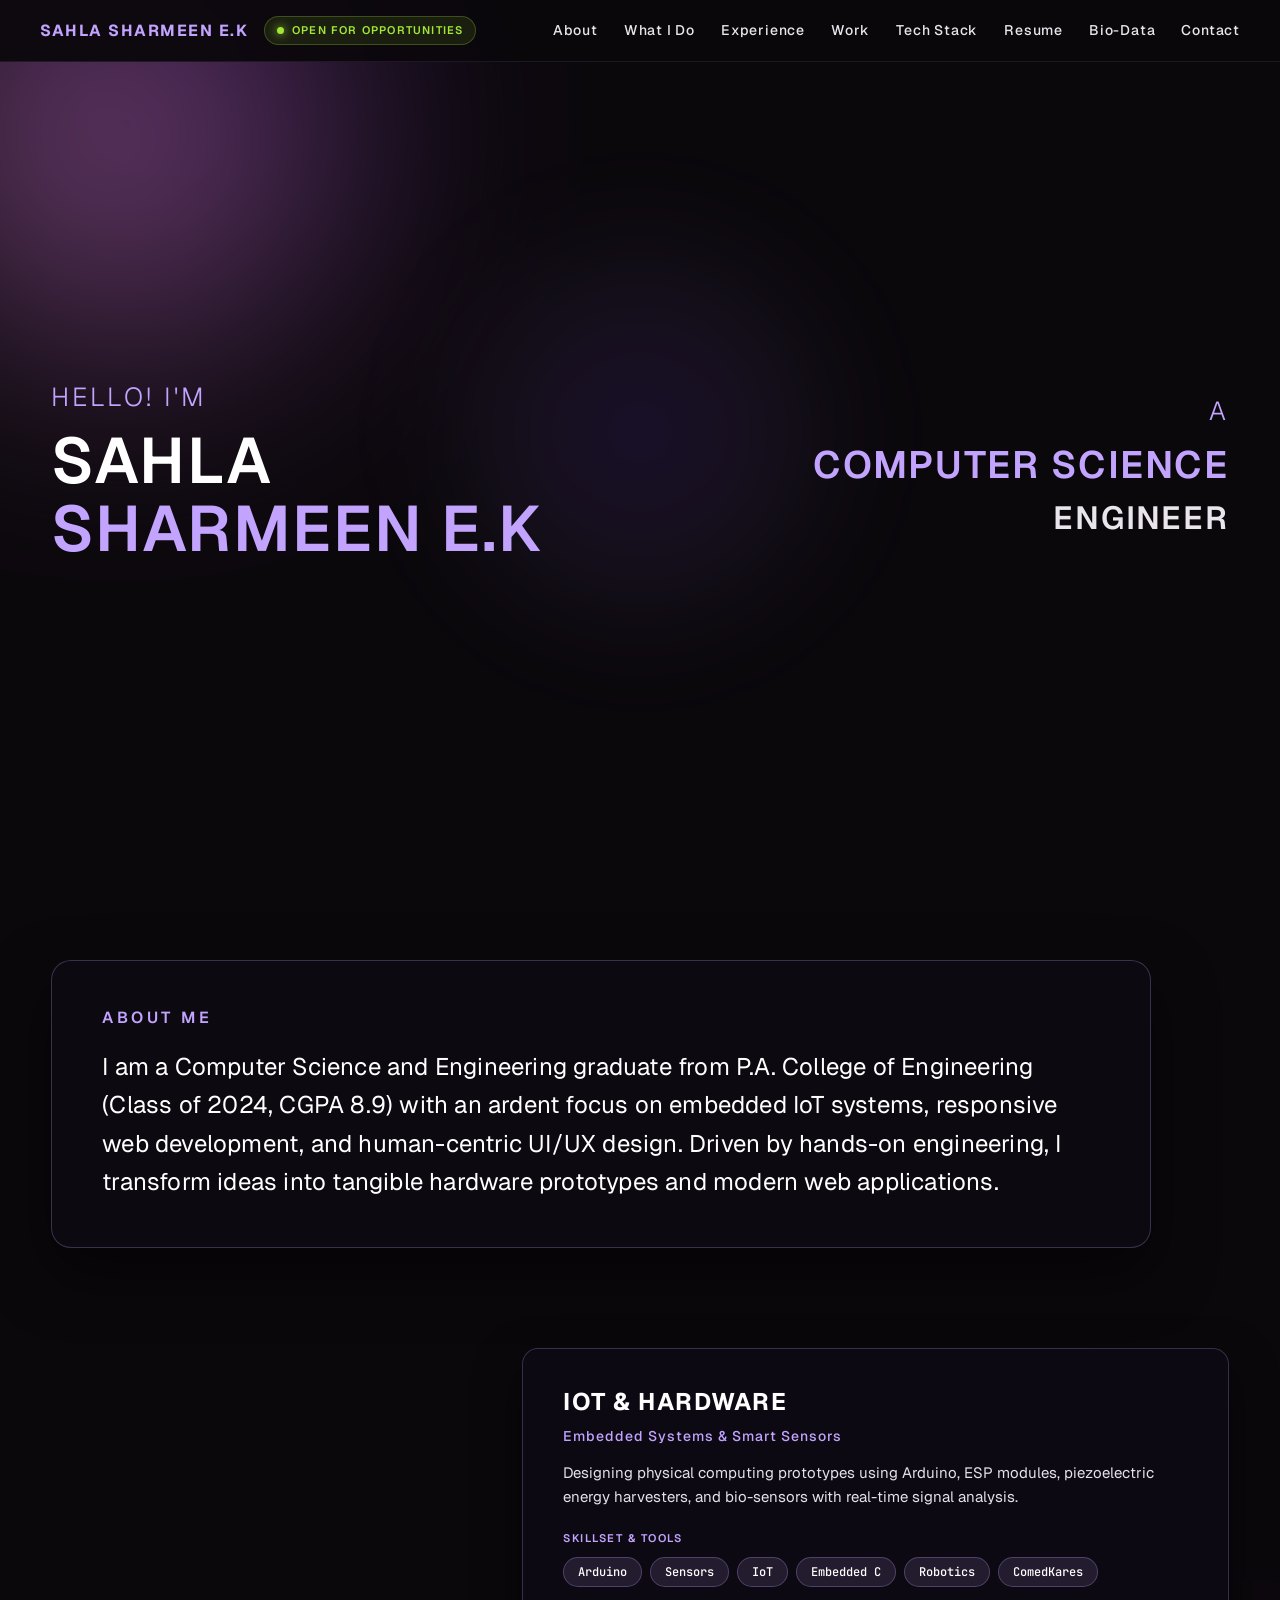
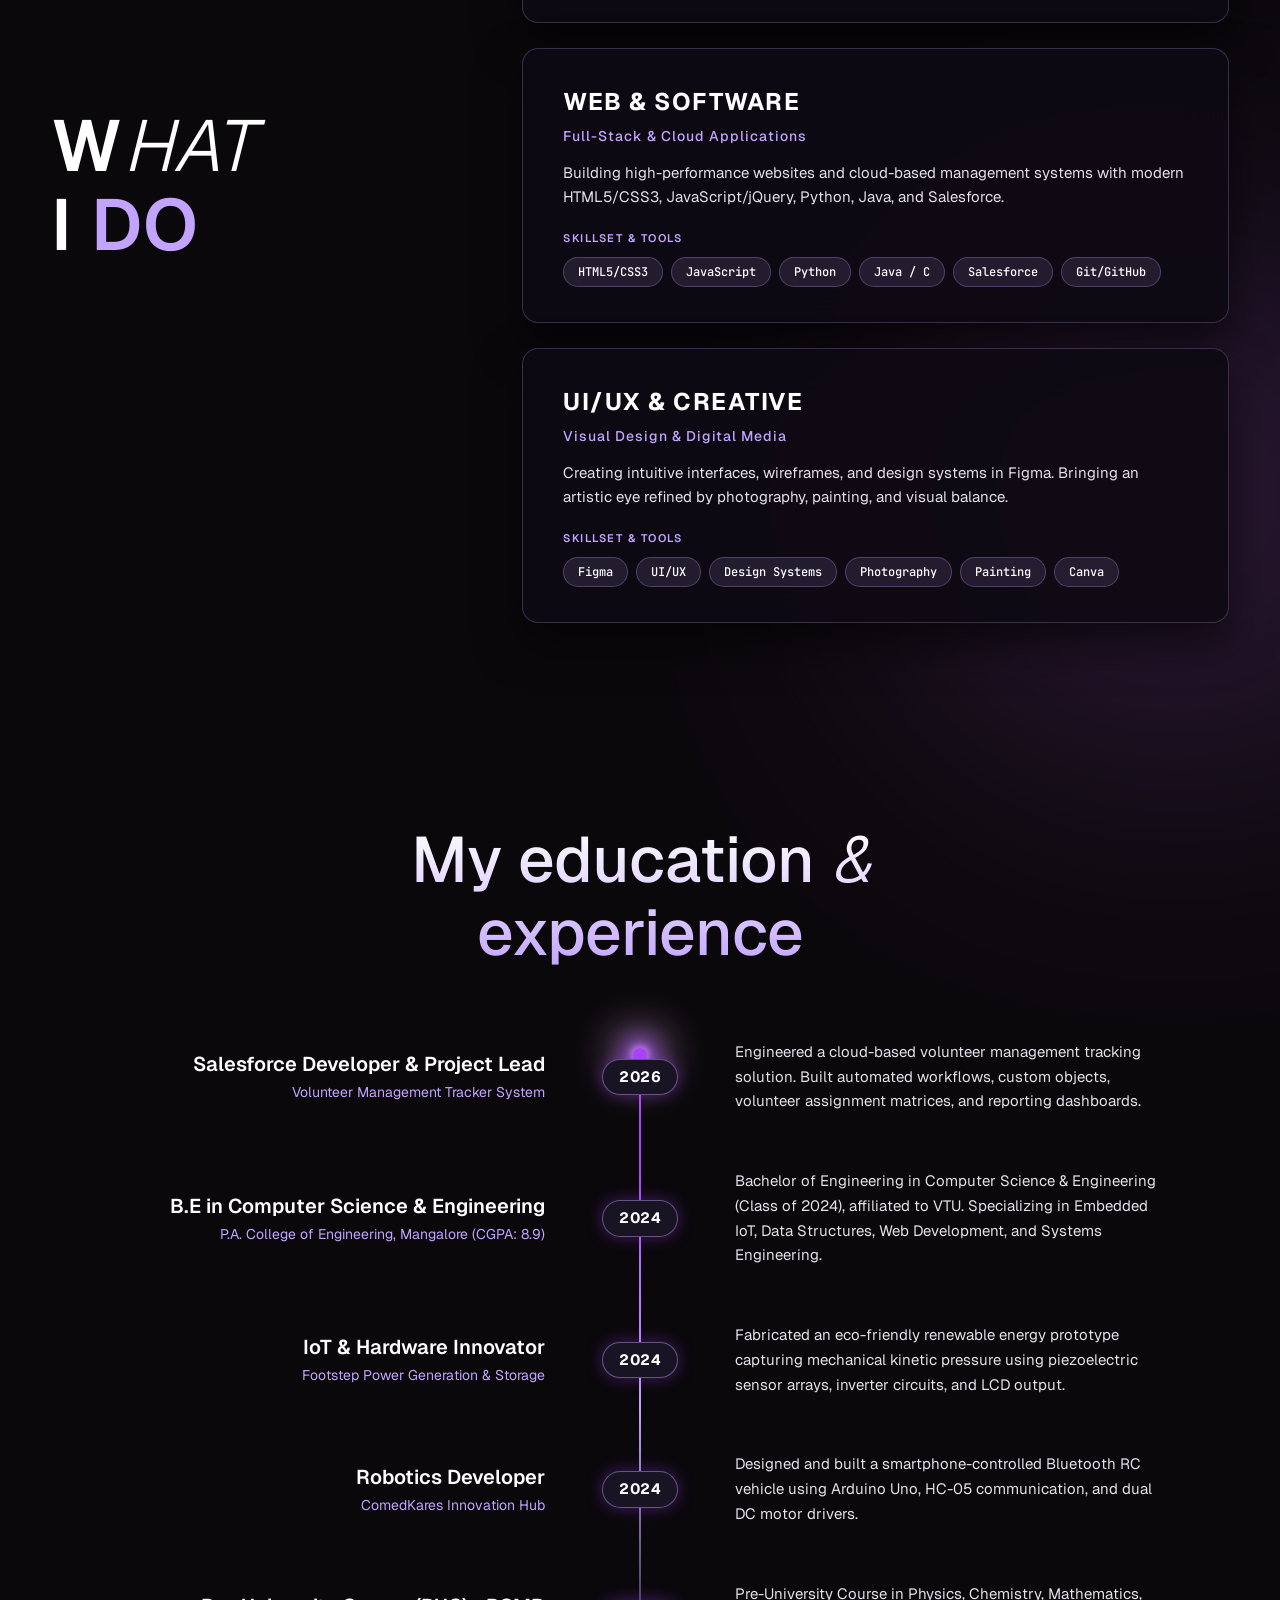
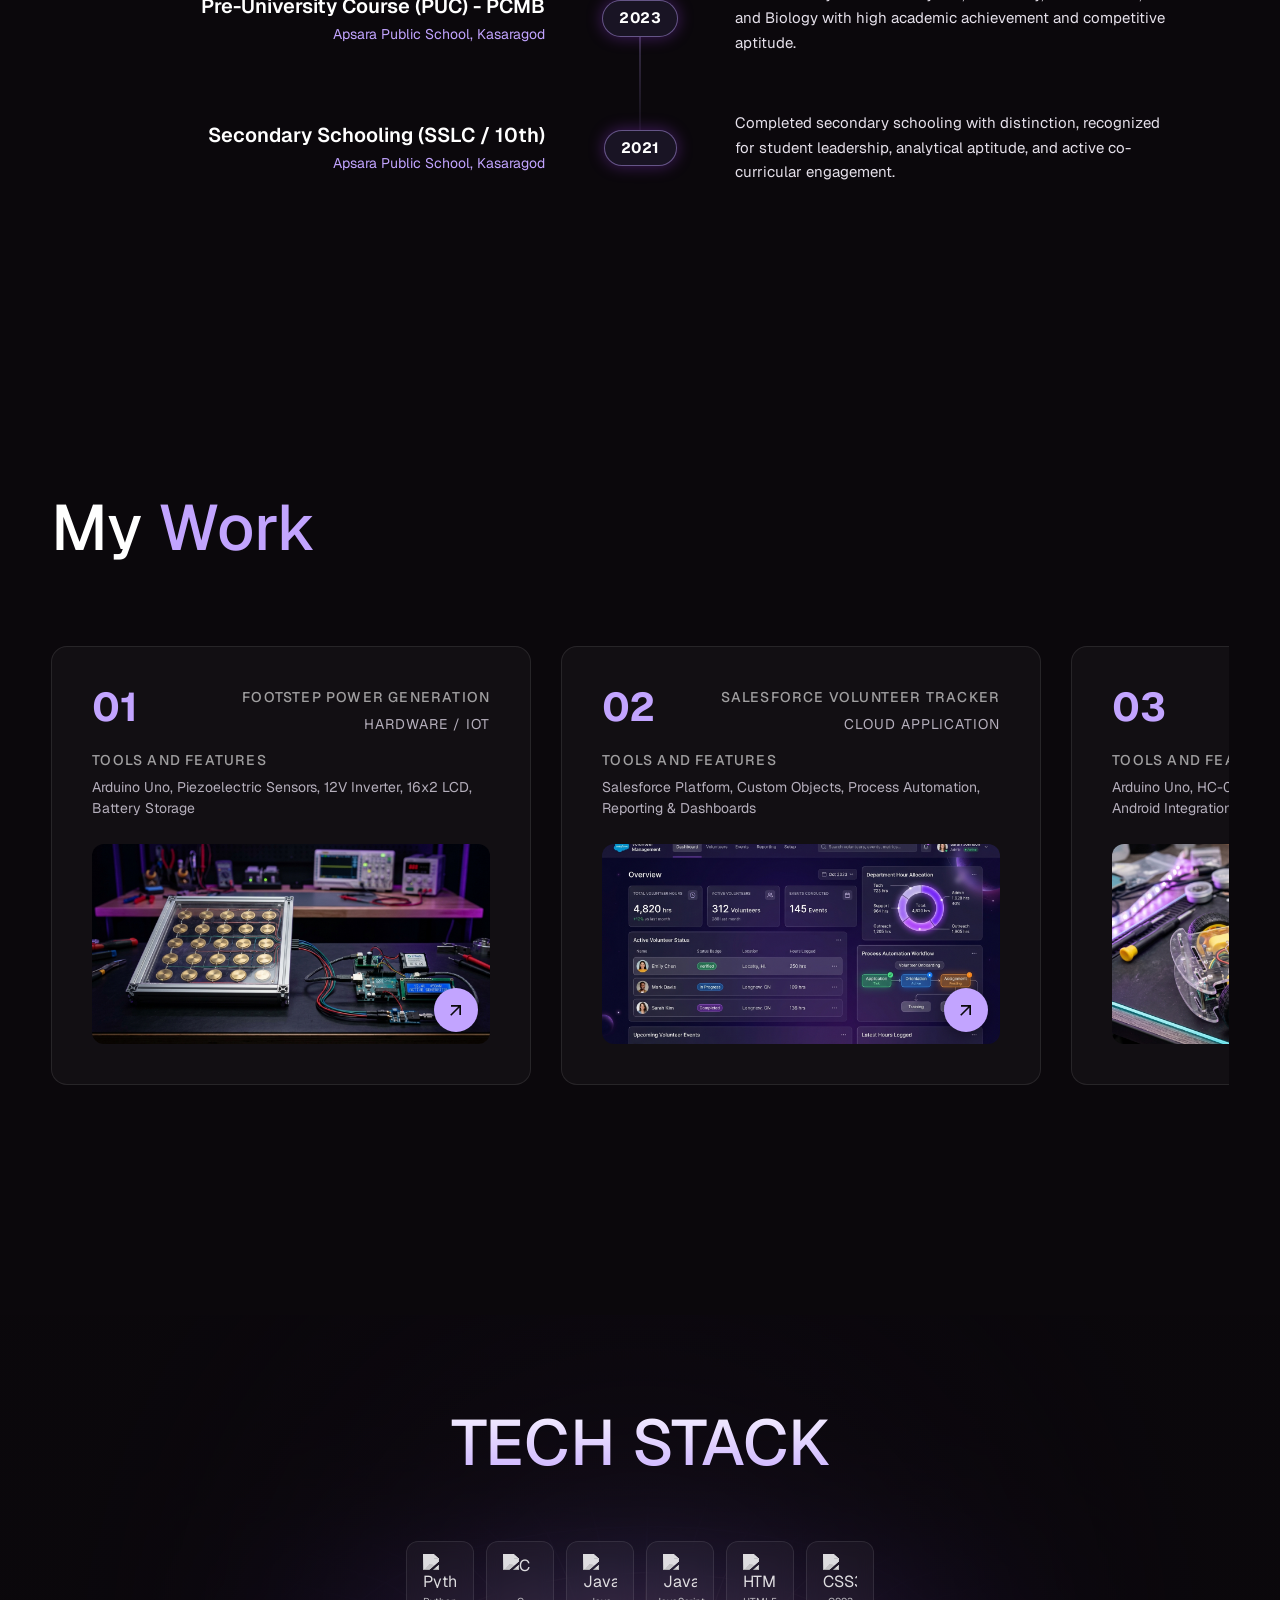
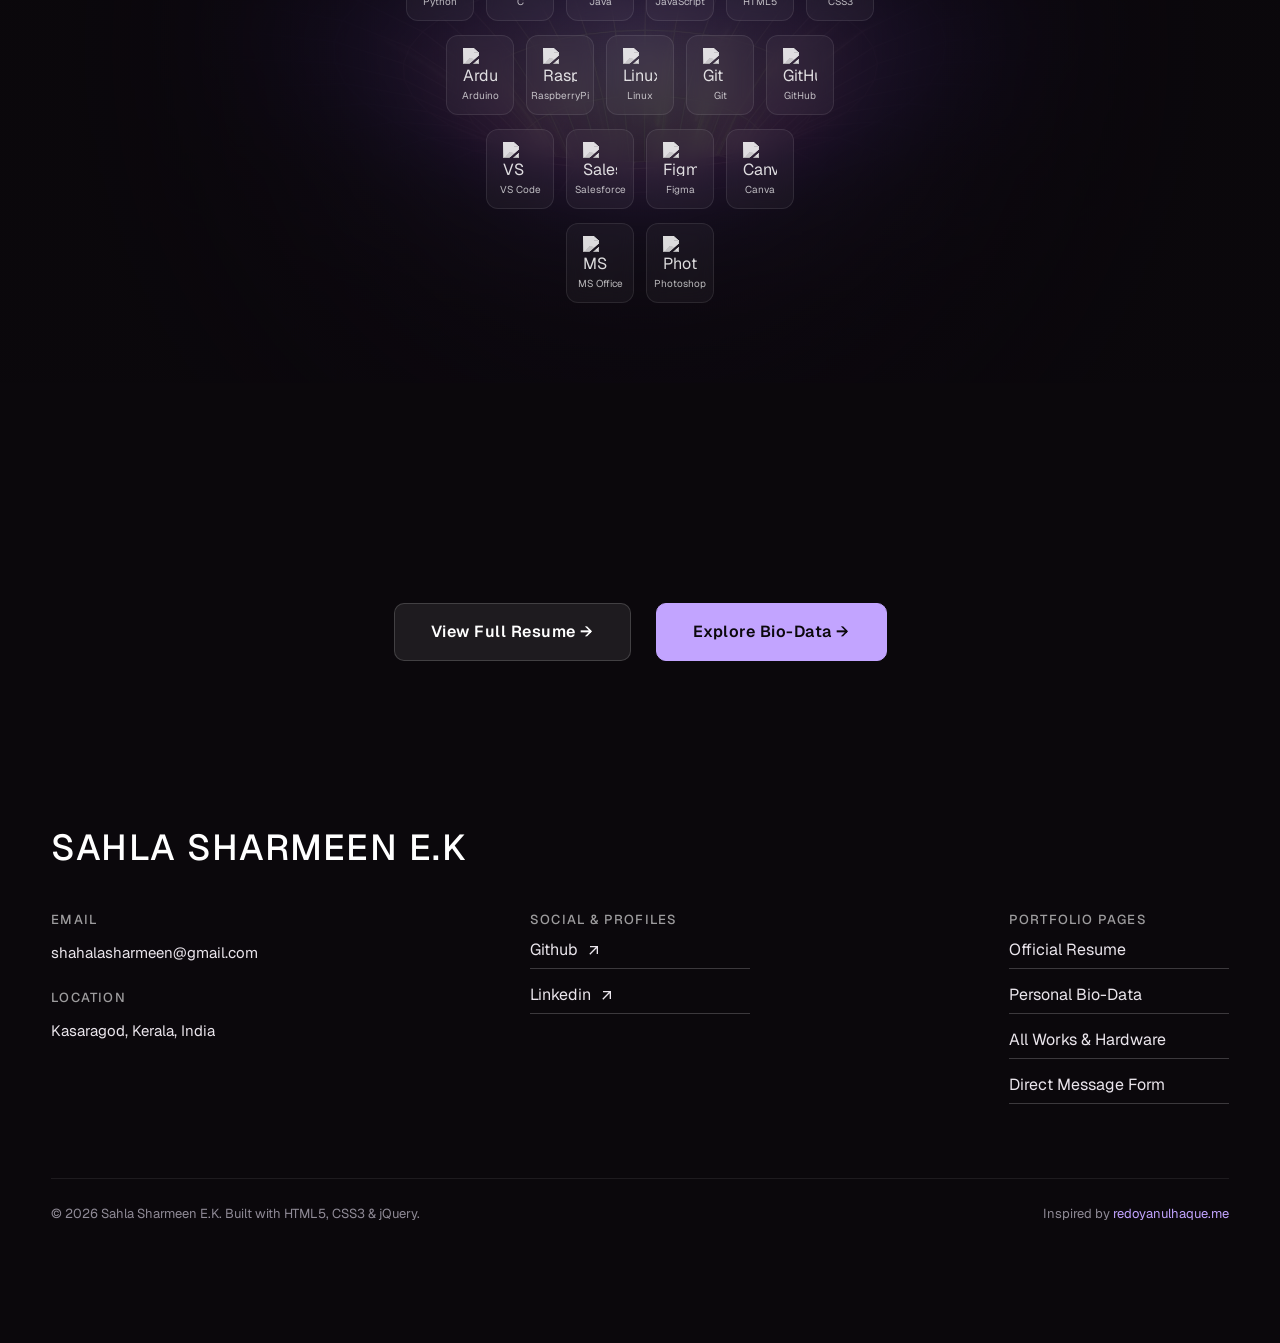
==== commit 29b1b26a: "Replace broken head asset with fully textured rigged 3D female developer avatar, adjust camera frami" ====
--- a/index.html
+++ b/index.html
@@ -24,8 +24,8 @@
   <link href="https://fonts.googleapis.com/css2?family=Geist:wght@100..900&family=JetBrains+Mono:wght@400;500;600&display=swap" rel="stylesheet">
 
   <!-- Stylesheet with Cache Busting -->
-  <link rel="stylesheet" href="css/style.css?v=redoyan_20261110_v1">
-  <link rel="stylesheet" href="css/print.css?v=redoyan_20261110_v1" media="print">
+  <link rel="stylesheet" href="css/style.css?v=redoyan_20261110_v2">
+  <link rel="stylesheet" href="css/print.css?v=redoyan_20261110_v2" media="print">
 </head>
 <body>
 
@@ -584,8 +584,8 @@
 
   <!-- jQuery & Global Script with Cache Busting -->
   <script src="https://code.jquery.com/jquery-3.7.1.min.js"></script>
-  <script src="js/character.js?v=redoyan_20261110_v1"></script>
-  <script src="js/main.js?v=redoyan_20261110_v1"></script>
+  <script src="js/character.js?v=redoyan_20261110_v2"></script>
+  <script src="js/main.js?v=redoyan_20261110_v2"></script>
 
 </body>
 </html>
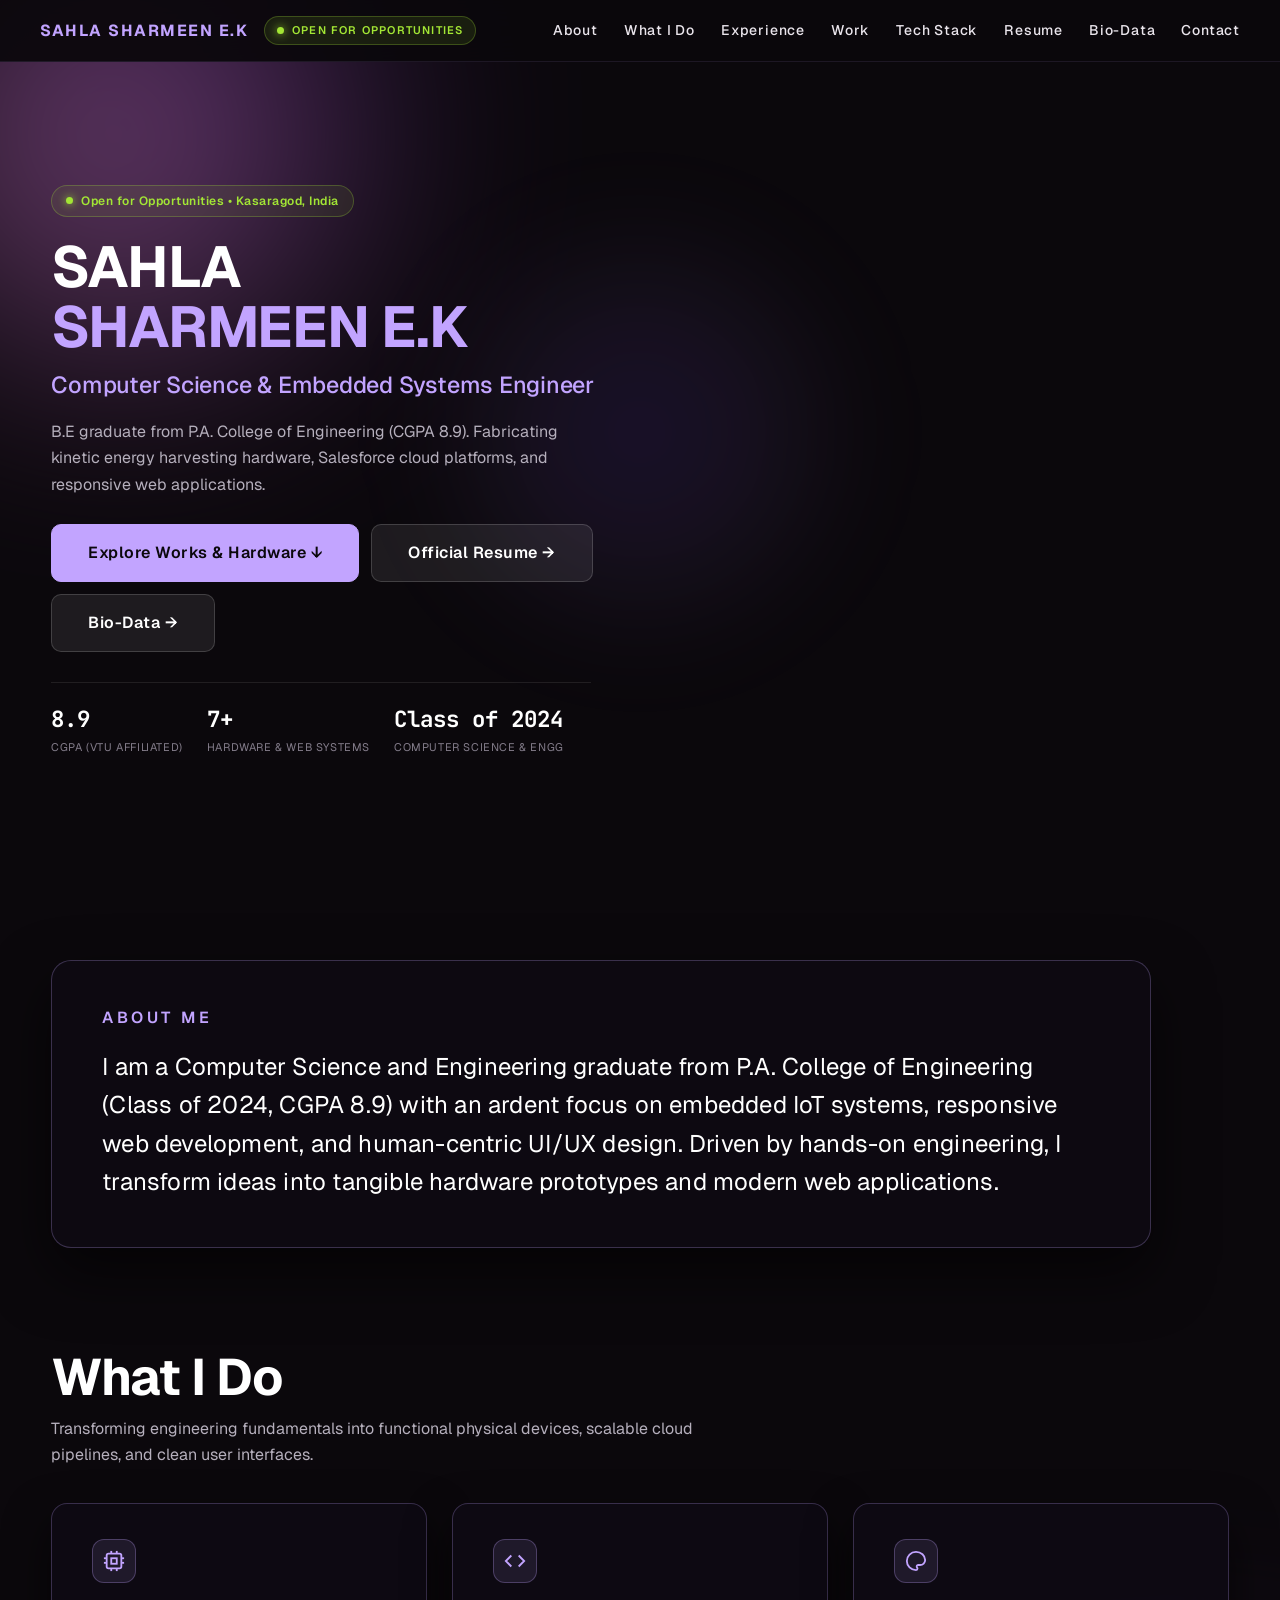
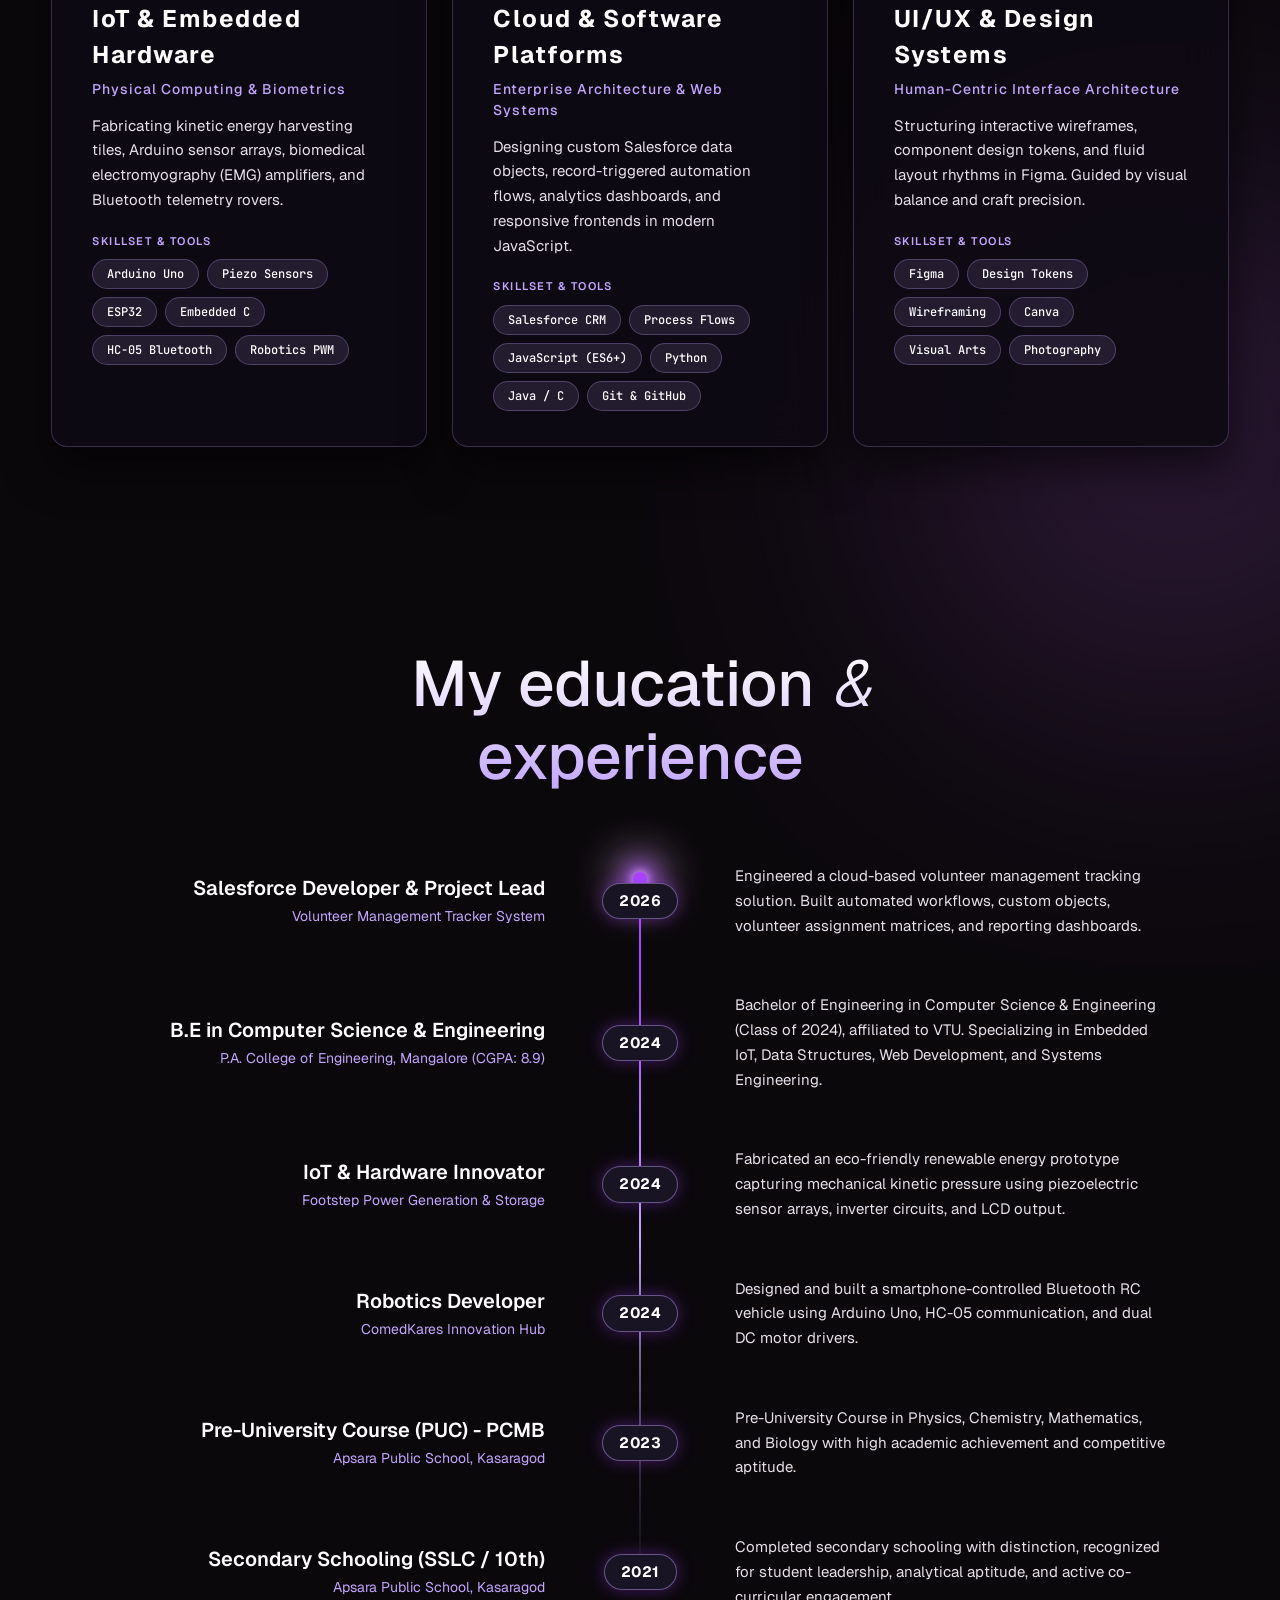
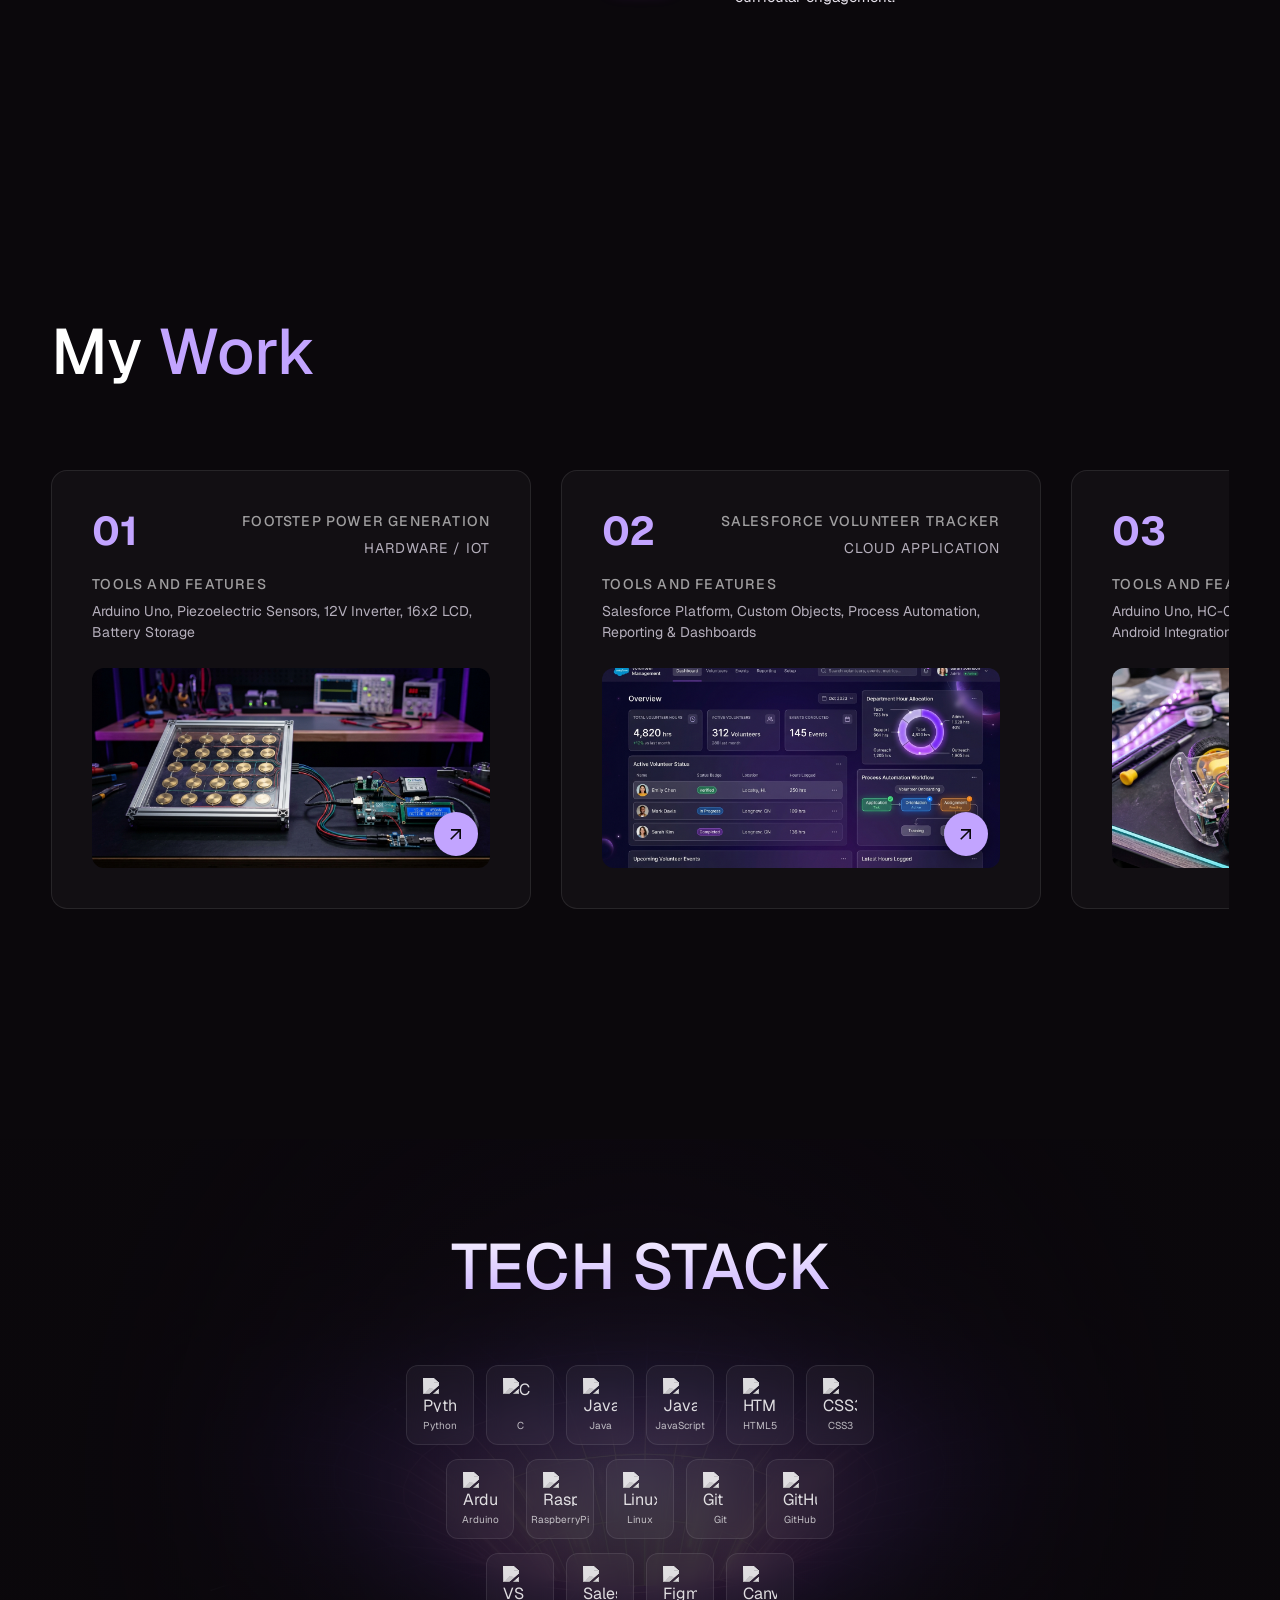
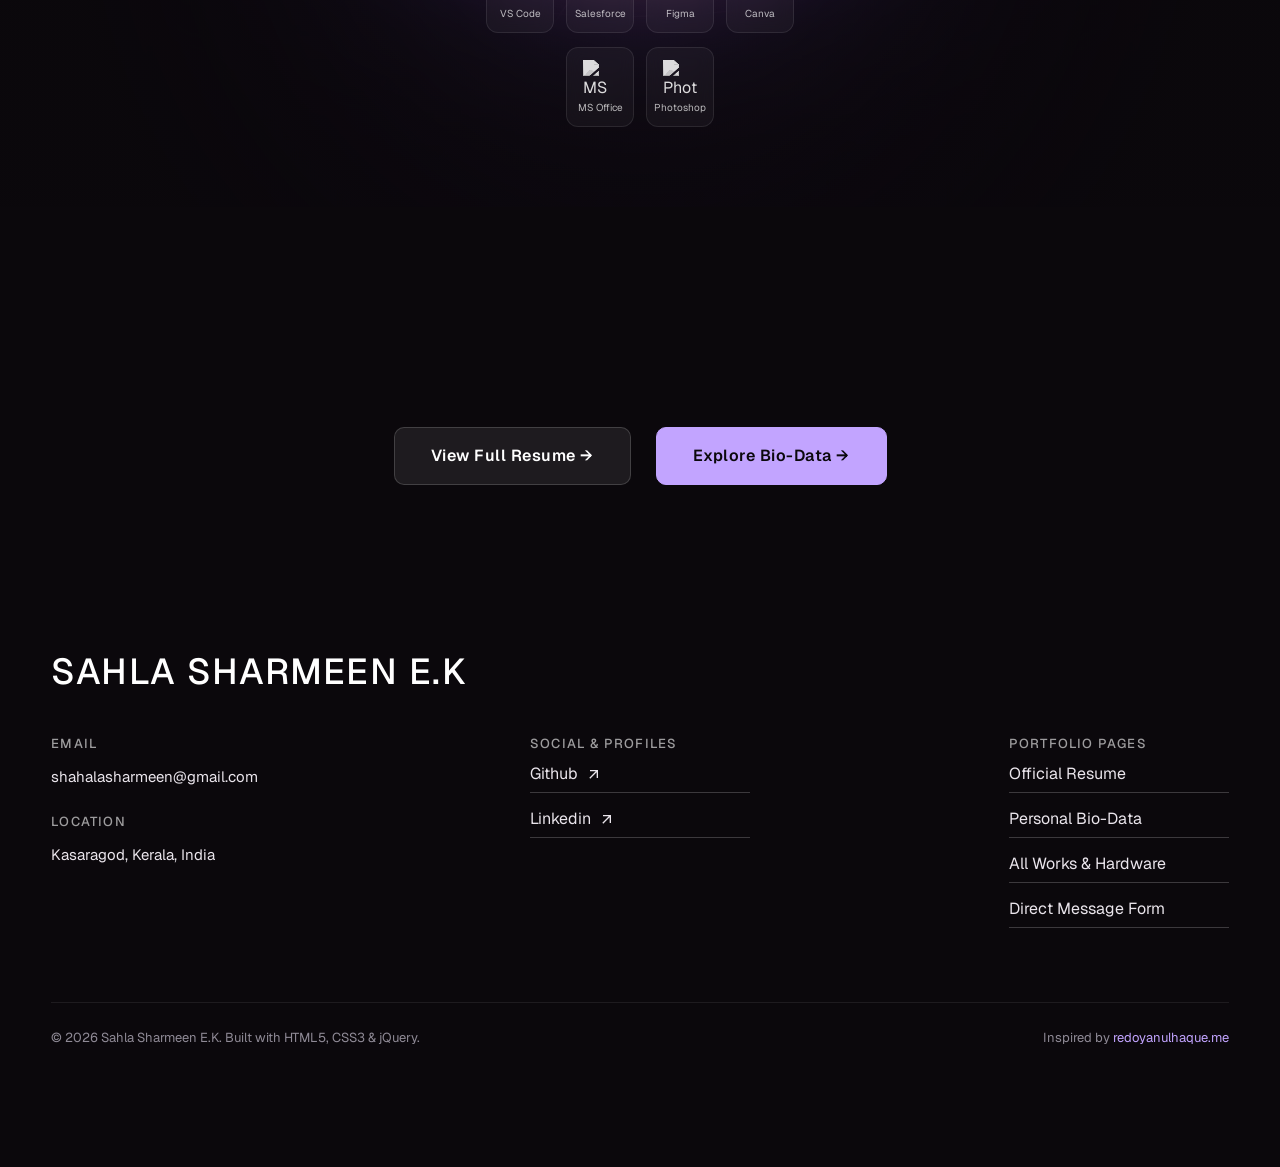
==== commit 17df2ca3: "Elevate portfolio with Hallmark anti-slop, Emil Kowalski physics, and Taste-Skill design standards -" ====
--- a/index.html
+++ b/index.html
@@ -23,9 +23,10 @@
   <link rel="preconnect" href="https://fonts.gstatic.com" crossorigin>
   <link href="https://fonts.googleapis.com/css2?family=Geist:wght@100..900&family=JetBrains+Mono:wght@400;500;600&display=swap" rel="stylesheet">
 
-  <!-- Stylesheet with Cache Busting -->
-  <link rel="stylesheet" href="css/style.css?v=redoyan_20261110_v2">
-  <link rel="stylesheet" href="css/print.css?v=redoyan_20261110_v2" media="print">
+  <!-- Stylesheets with Design Tokens & Cache Busting -->
+  <link rel="stylesheet" href="css/tokens.css?v=20261111_v1">
+  <link rel="stylesheet" href="css/style.css?v=20261111_v1">
+  <link rel="stylesheet" href="css/print.css?v=20261111_v1" media="print">
 </head>
 <body>
 
@@ -106,13 +107,38 @@
     <section class="landing-section" id="landingDiv" aria-label="Hero Section">
       <div class="landing-container">
         
-        <!-- Left Column: Intro -->
-        <div class="landing-intro">
-          <h2>Hello! I'm</h2>
+        <!-- Left Column: Editorial Intro & Actions -->
+        <div class="landing-intro" data-enter="1">
+          <div class="hero-badge">
+            <span class="badge-dot"></span> Open for Opportunities &bull; Kasaragod, India
+          </div>
           <h1>SAHLA<br><span>SHARMEEN E.K</span></h1>
-        </div>
-
-        <!-- Center 3D Interactive Human Character (Desktop) -->
+          <div class="hero-discipline">Computer Science &amp; Embedded Systems Engineer</div>
+          <p class="hero-lead">
+            B.E graduate from P.A. College of Engineering (CGPA 8.9). Fabricating kinetic energy harvesting hardware, Salesforce cloud platforms, and responsive web applications.
+          </p>
+          <div class="hero-actions-group">
+            <a href="#work" class="cta-btn cta-btn-hire">Explore Works &amp; Hardware ↓</a>
+            <a href="resume.html" class="cta-btn cta-btn-play">Official Resume &rarr;</a>
+            <a href="biodata.html" class="cta-btn cta-btn-play">Bio-Data &rarr;</a>
+          </div>
+          <div class="hero-metrics-row">
+            <div class="hero-metric">
+              <span class="metric-val">8.9</span>
+              <span class="metric-key">CGPA (VTU Affiliated)</span>
+            </div>
+            <div class="hero-metric">
+              <span class="metric-val">7+</span>
+              <span class="metric-key">Hardware &amp; Web Systems</span>
+            </div>
+            <div class="hero-metric">
+              <span class="metric-val">Class of 2024</span>
+              <span class="metric-key">Computer Science &amp; Engg</span>
+            </div>
+          </div>
+        </div>
+
+        <!-- Center/Right 3D Interactive Human Character (Desktop) -->
         <div class="character-container">
           <div class="character-model" id="character-model">
             <div class="character-rim"></div>
@@ -123,13 +149,6 @@
         <!-- Center Column (Mobile Fallback): Stacked Responsive Photo -->
         <div class="mobile-photo">
           <img src="assets/images/Passport Size.jpeg" alt="Sahla Sharmeen E.K" loading="eager" fetchpriority="high">
-        </div>
-
-        <!-- Right Column: Engineering Disciplines -->
-        <div class="landing-info">
-          <h3>A</h3>
-          <h2 class="landing-info-h2"><div class="landing-h2-1">Computer Science</div></h2>
-          <h2><div class="landing-h2-info">Engineer</div></h2>
         </div>
 
       </div>
@@ -145,60 +164,70 @@
       </div>
     </section>
 
-    <!-- 3. What I Do Section (Redoyan 2-Column Expanding Cards) -->
+    <!-- 3. What I Do Section (Focused 3-Column Engineering Systems) -->
     <section class="whatIDO" id="services" aria-label="What I Do">
-      <div class="what-box">
-        <h2 class="title">W<span class="hat-h2">HAT</span><div> I<span class="do-h2"> DO</span></div></h2>
-      </div>
-
-      <div class="what-box">
+      <div class="what-box what-header-box">
+        <h2 class="title">What I Do</h2>
+        <p class="what-subtitle">Transforming engineering fundamentals into functional physical devices, scalable cloud pipelines, and clean user interfaces.</p>
+      </div>
+
+      <div class="what-box what-cards-box">
         <div class="what-box-in">
 
           <!-- Card 1: Hardware & IoT -->
           <div class="what-content">
-            <h3>IOT &amp; HARDWARE</h3>
-            <h4>Embedded Systems &amp; Smart Sensors</h4>
-            <p>Designing physical computing prototypes using Arduino, ESP modules, piezoelectric energy harvesters, and bio-sensors with real-time signal analysis.</p>
+            <div class="what-icon-badge">
+              <svg width="22" height="22" viewBox="0 0 24 24" fill="none" stroke="var(--color-accent)" stroke-width="2"><rect x="4" y="4" width="16" height="16" rx="2"></rect><rect x="9" y="9" width="6" height="6"></rect><line x1="9" y1="1" x2="9" y2="4"></line><line x1="15" y1="1" x2="15" y2="4"></line><line x1="9" y1="20" x2="9" y2="23"></line><line x1="15" y1="20" x2="15" y2="23"></line><line x1="20" y1="9" x2="23" y2="9"></line><line x1="20" y1="14" x2="23" y2="14"></line><line x1="1" y1="9" x2="4" y2="9"></line><line x1="1" y1="14" x2="4" y2="14"></line></svg>
+            </div>
+            <h3>IoT &amp; Embedded Hardware</h3>
+            <h4>Physical Computing &amp; Biometrics</h4>
+            <p>Fabricating kinetic energy harvesting tiles, Arduino sensor arrays, biomedical electromyography (EMG) amplifiers, and Bluetooth telemetry rovers.</p>
             <h5>Skillset &amp; tools</h5>
             <div class="what-content-flex">
-              <div class="what-tags">Arduino</div>
-              <div class="what-tags">Sensors</div>
-              <div class="what-tags">IoT</div>
+              <div class="what-tags">Arduino Uno</div>
+              <div class="what-tags">Piezo Sensors</div>
+              <div class="what-tags">ESP32</div>
               <div class="what-tags">Embedded C</div>
-              <div class="what-tags">Robotics</div>
-              <div class="what-tags">ComedKares</div>
+              <div class="what-tags">HC-05 Bluetooth</div>
+              <div class="what-tags">Robotics PWM</div>
             </div>
           </div>
 
           <!-- Card 2: Web & Software -->
           <div class="what-content">
-            <h3>WEB &amp; SOFTWARE</h3>
-            <h4>Full-Stack &amp; Cloud Applications</h4>
-            <p>Building high-performance websites and cloud-based management systems with modern HTML5/CSS3, JavaScript/jQuery, Python, Java, and Salesforce.</p>
+            <div class="what-icon-badge">
+              <svg width="22" height="22" viewBox="0 0 24 24" fill="none" stroke="var(--color-accent)" stroke-width="2"><polyline points="16 18 22 12 16 6"></polyline><polyline points="8 6 2 12 8 18"></polyline></svg>
+            </div>
+            <h3>Cloud &amp; Software Platforms</h3>
+            <h4>Enterprise Architecture &amp; Web Systems</h4>
+            <p>Designing custom Salesforce data objects, record-triggered automation flows, analytics dashboards, and responsive frontends in modern JavaScript.</p>
             <h5>Skillset &amp; tools</h5>
             <div class="what-content-flex">
-              <div class="what-tags">HTML5/CSS3</div>
-              <div class="what-tags">JavaScript</div>
+              <div class="what-tags">Salesforce CRM</div>
+              <div class="what-tags">Process Flows</div>
+              <div class="what-tags">JavaScript (ES6+)</div>
               <div class="what-tags">Python</div>
               <div class="what-tags">Java / C</div>
-              <div class="what-tags">Salesforce</div>
-              <div class="what-tags">Git/GitHub</div>
+              <div class="what-tags">Git &amp; GitHub</div>
             </div>
           </div>
 
           <!-- Card 3: UI/UX & Creative -->
           <div class="what-content">
-            <h3>UI/UX &amp; CREATIVE</h3>
-            <h4>Visual Design &amp; Digital Media</h4>
-            <p>Creating intuitive interfaces, wireframes, and design systems in Figma. Bringing an artistic eye refined by photography, painting, and visual balance.</p>
+            <div class="what-icon-badge">
+              <svg width="22" height="22" viewBox="0 0 24 24" fill="none" stroke="var(--color-accent)" stroke-width="2"><path d="M12 2C6.5 2 2 6.5 2 12s4.5 10 10 10c.926 0 1.648-.746 1.648-1.688 0-.437-.18-.835-.437-1.125-.29-.289-.438-.652-.438-1.125a1.64 1.64 0 0 1 1.668-1.668h1.996c3.051 0 5.555-2.503 5.555-5.554C21.965 6.012 17.461 2 12 2z"></path></svg>
+            </div>
+            <h3>UI/UX &amp; Design Systems</h3>
+            <h4>Human-Centric Interface Architecture</h4>
+            <p>Structuring interactive wireframes, component design tokens, and fluid layout rhythms in Figma. Guided by visual balance and craft precision.</p>
             <h5>Skillset &amp; tools</h5>
             <div class="what-content-flex">
               <div class="what-tags">Figma</div>
-              <div class="what-tags">UI/UX</div>
-              <div class="what-tags">Design Systems</div>
+              <div class="what-tags">Design Tokens</div>
+              <div class="what-tags">Wireframing</div>
+              <div class="what-tags">Canva</div>
+              <div class="what-tags">Visual Arts</div>
               <div class="what-tags">Photography</div>
-              <div class="what-tags">Painting</div>
-              <div class="what-tags">Canva</div>
             </div>
           </div>
 
--- a/css/tokens.css
+++ b/css/tokens.css
@@ -0,0 +1,122 @@
+/* ==========================================================================
+   HALLMARK & DESIGN SYSTEM TOKENS
+   Project: Sahla Sharmeen E.K - Engineering & Portfolio System
+   Standards: Hallmark v2.0 (The Floor), Taste-Skill 2.5, Emil Kowalski Physics
+   ========================================================================== */
+
+:root {
+  /* Color Palette - Cosmic Obsidian & Electric Violet */
+  --color-bg-base: #0b080c;
+  --color-bg-surface: #120e15;
+  --color-bg-elevated: #18131d;
+  --color-bg-glass: rgba(18, 14, 21, 0.72);
+  --color-bg-card: rgba(255, 255, 255, 0.035);
+  --color-bg-card-hover: rgba(255, 255, 255, 0.065);
+  --color-bg-subtle: rgba(255, 255, 255, 0.02);
+
+  /* Primary Accent & Signal Tones */
+  --color-accent: #c2a4ff;
+  --color-accent-hover: #d4bfff;
+  --color-accent-subtle: rgba(194, 164, 255, 0.12);
+  --color-accent-glow: rgba(194, 164, 255, 0.35);
+  --color-accent-ring: rgba(194, 164, 255, 0.6);
+  --color-success: #34d399;
+  --color-success-bg: rgba(52, 211, 153, 0.12);
+  --color-warning: #fbbf24;
+  --color-error: #f87171;
+
+  /* Typography Colors */
+  --color-text-primary: #ffffff;
+  --color-text-body: #eae5ec;
+  --color-text-secondary: #b5afbc;
+  --color-text-muted: #847d8b;
+  --color-text-dim: #5c5563;
+
+  /* Borders & Dividers */
+  --color-border-subtle: rgba(255, 255, 255, 0.08);
+  --color-border-medium: rgba(255, 255, 255, 0.14);
+  --color-border-accent: rgba(194, 164, 255, 0.28);
+  --color-border-accent-strong: rgba(194, 164, 255, 0.65);
+
+  /* Legacy aliases for backward compatibility */
+  --backgroundColor: var(--color-bg-base);
+  --accentColor: var(--color-accent);
+  --accentGlow: var(--color-accent-glow);
+  --textColor: var(--color-text-body);
+  --textMuted: var(--color-text-secondary);
+  --cardBg: var(--color-bg-card);
+  --cardBorder: var(--color-border-subtle);
+
+  /* Typography Scales */
+  --font-sans: 'Geist', -apple-system, BlinkMacSystemFont, 'Segoe UI', Roboto, Helvetica, Arial, sans-serif;
+  --font-mono: 'JetBrains Mono', 'Fira Code', 'Courier New', monospace;
+
+  --text-xs: 0.75rem;     /* 12px */
+  --text-sm: 0.875rem;    /* 14px */
+  --text-base: 1rem;      /* 16px */
+  --text-lg: 1.125rem;    /* 18px */
+  --text-xl: 1.25rem;     /* 20px */
+  --text-2xl: 1.5rem;     /* 24px */
+  --text-3xl: 1.875rem;   /* 30px */
+  --text-4xl: 2.25rem;    /* 36px */
+  --text-5xl: 3rem;       /* 48px */
+  --text-6xl: 3.75rem;    /* 60px */
+
+  --weight-regular: 400;
+  --weight-medium: 500;
+  --weight-semibold: 600;
+  --weight-bold: 700;
+
+  /* Spacing Scale */
+  --space-1: 0.25rem;   /* 4px */
+  --space-2: 0.5rem;    /* 8px */
+  --space-3: 0.75rem;   /* 12px */
+  --space-4: 1rem;      /* 16px */
+  --space-5: 1.25rem;   /* 20px */
+  --space-6: 1.5rem;    /* 24px */
+  --space-8: 2rem;      /* 32px */
+  --space-10: 2.5rem;   /* 40px */
+  --space-12: 3rem;     /* 48px */
+  --space-16: 4rem;     /* 64px */
+  --space-20: 5rem;     /* 80px */
+  --space-24: 6rem;     /* 96px */
+
+  /* Surface Radius */
+  --radius-xs: 4px;
+  --radius-sm: 8px;
+  --radius-md: 12px;
+  --radius-lg: 18px;
+  --radius-xl: 24px;
+  --radius-full: 9999px;
+
+  /* Emil Kowalski Custom Physics Easings (Never use raw ease-in for UI) */
+  --ease-out: cubic-bezier(0.23, 1, 0.32, 1);
+  --ease-in-out: cubic-bezier(0.77, 0, 0.175, 1);
+  --ease-spring: cubic-bezier(0.175, 0.885, 0.32, 1.15);
+  --ease-drawer: cubic-bezier(0.32, 0.72, 0, 1);
+
+  /* Durations - Always under 300ms for high perceived performance */
+  --duration-instant: 100ms;
+  --duration-fast: 160ms;
+  --duration-normal: 220ms;
+  --duration-modal: 280ms;
+
+  /* Layout Containers */
+  --container-max: 1280px;
+  --container-narrow: 860px;
+  --cMaxWidth: 1920px;
+  --cWidth: calc(100% - 40px);
+  --vh: 100vh;
+}
+
+@media screen and (min-width: 768px) {
+  :root {
+    --cWidth: 92%;
+  }
+}
+
+@media screen and (min-width: 1400px) {
+  :root {
+    --cWidth: 1280px;
+  }
+}
--- a/css/style.css
+++ b/css/style.css
@@ -1,1998 +1,2108 @@
-/* ==========================================================================
-   Sahla Sharmeen E.K - Portfolio Design System
-   Exact Design System & Aesthetic of Redoyanul Haque (redoyanulhaque.me)
-   Theme: Cosmic Dark (#0b080c), Neon Lavender (#c2a4ff), Geist Typography,
-   Glassmorphic Elements, Follower Glow Cursor & Responsive Work Showcase
-   ========================================================================== */
-
-@import url('https://fonts.googleapis.com/css2?family=Geist:wght@100..900&family=JetBrains+Mono:wght@400;500;600&display=swap');
-
-:root {
-  --backgroundColor: #0b080c;
-  --accentColor: #c2a4ff;
-  --accentGlow: rgba(194, 164, 255, 0.4);
-  --textColor: #eae5ec;
-  --textMuted: #b5afbc;
-  --cardBg: rgba(255, 255, 255, 0.04);
-  --cardBorder: rgba(255, 255, 255, 0.09);
-  --cMaxWidth: 1920px;
-  --cWidth: calc(100% - 40px);
-  --vh: 100vh;
-}
-
-@media screen and (min-width: 768px) {
-  :root {
-    --cWidth: 92%;
-  }
-}
-
-@media screen and (min-width: 1400px) {
-  :root {
-    --cWidth: 1300px;
-  }
-}
-
-/* Base Reset & Typography */
-* {
-  box-sizing: border-box;
-  margin: 0;
-  padding: 0;
-}
-
-html {
-  background-color: var(--backgroundColor);
-  color: var(--textColor);
-  font-family: 'Geist', -apple-system, BlinkMacSystemFont, 'Segoe UI', Roboto, sans-serif;
-  scroll-behavior: smooth;
-  overflow-x: hidden;
-  -webkit-font-smoothing: antialiased;
-  -moz-osx-font-smoothing: grayscale;
-}
-
-body {
-  background-color: var(--backgroundColor);
-  color: var(--textColor);
-  font-family: 'Geist', sans-serif;
-  line-height: 1.5;
-  overflow-x: hidden;
-  min-height: 100vh;
-  position: relative;
-}
-
-h1, h2, h3, h4, h5, h6 {
-  font-family: 'Geist', sans-serif;
-  color: #fff;
-  font-weight: 500;
-}
-
-a {
-  color: inherit;
-  text-decoration: none;
-  transition: color 0.2s ease;
-}
-
-a:hover {
-  color: var(--accentColor);
-}
-
-img {
-  max-width: 100%;
-  display: block;
-}
-
-/* Global Container */
-.section-container {
-  width: var(--cWidth);
-  max-width: var(--cMaxWidth);
-  margin-left: auto;
-  margin-right: auto;
-}
-
-/* Custom Follower Cursor (Redoyan Signature) */
-.cursor-main {
-  --size: 0px;
-  position: fixed;
-  top: calc(var(--size) / -2);
-  left: calc(var(--size) / -2);
-  width: var(--size);
-  height: var(--size);
-  border-radius: 50%;
-  pointer-events: none;
-  z-index: 999999;
-  background-color: #c2a4ff;
-  box-shadow: 0 0 25px #c2a4ff, inset 0 0 10px #af83ff;
-  mix-blend-mode: screen;
-  transition: width 0.2s ease-out, height 0.2s ease-out, opacity 0.2s ease-out;
-  transform: translate3d(0, 0, 0);
-}
-
-@media only screen and (min-width: 768px) {
-  .cursor-main {
-    --size: 26px;
-  }
-  .cursor-main.cursor-hover {
-    --size: 64px;
-    background-color: rgba(194, 164, 255, 0.35);
-    box-shadow: 0 0 40px #c2a4ff;
-  }
-  .cursor-main.cursor-disable {
-    --size: 0px;
-  }
-}
-
-/* Header & Redoyan Navigation (Full Width Edge-to-Edge Gradient) */
-.header {
-  display: flex;
-  width: 100%;
-  left: 0;
-  right: 0;
-  top: 0;
-  justify-content: space-between;
-  align-items: center;
-  padding: 16px 40px;
-  box-sizing: border-box;
-  position: fixed;
-  z-index: 9999;
-  background: rgba(11, 8, 12, 0.94);
-  border-bottom: 1px solid rgba(194, 164, 255, 0.1);
-  backdrop-filter: blur(20px);
-  -webkit-backdrop-filter: blur(20px);
-}
-
-.header-brand-group {
-  display: flex;
-  align-items: center;
-  gap: 16px;
-}
-
-.navbar-title {
-  font-weight: 700;
-  font-size: 16px;
-  letter-spacing: 1.5px;
-  color: #fff;
-  text-transform: uppercase;
-}
-
-.navbar-connect {
-  position: static;
-  transform: none;
-  font-size: 11px;
-  letter-spacing: 1.2px;
-  font-weight: 600;
-  color: #a3e635;
-  display: inline-flex;
-  align-items: center;
-  gap: 8px;
-  background: rgba(163, 230, 53, 0.1);
-  padding: 5px 12px;
-  border-radius: 20px;
-  border: 1px solid rgba(163, 230, 53, 0.25);
-  text-transform: uppercase;
-  white-space: nowrap;
-}
-
-.connect-dot {
-  width: 7px;
-  height: 7px;
-  border-radius: 50%;
-  background-color: #a3e635;
-  box-shadow: 0 0 10px #a3e635;
-  animation: pulseDot 2s infinite ease-in-out;
-}
-
-@keyframes pulseDot {
-  0%, 100% { transform: scale(1); opacity: 1; }
-  50% { transform: scale(1.4); opacity: 0.6; }
-}
-
-.header ul {
-  font-size: 14px;
-  display: flex;
-  margin: 0;
-  padding: 0;
-  list-style: none;
-  column-gap: 26px;
-  align-items: center;
-}
-
-.header ul li {
-  margin: 0;
-  letter-spacing: 0.8px;
-  color: #eae5ec;
-  font-weight: 500;
-  cursor: pointer;
-}
-
-/* Hover Roll Animation (Redoyan signature) */
-.hover-link {
-  position: relative;
-  display: flex;
-  text-wrap: nowrap;
-  overflow: hidden;
-  line-height: 1.2;
-}
-
-.hover-in {
-  position: relative;
-  transition: transform 0.3s cubic-bezier(0.16, 1, 0.3, 1);
-}
-
-.hover-in div {
-  display: flex;
-  position: absolute;
-  top: 100%;
-  left: 0;
-}
-
-.hover-link:hover .hover-in,
-.hover-link.active .hover-in {
-  transform: translateY(-100%);
-  color: var(--accentColor);
-}
-
-/* Mobile Hamburger Toggle */
-.mobile-menu-toggle {
-  display: none;
-  flex-direction: column;
-  justify-content: center;
-  align-items: center;
-  gap: 5px;
-  width: 42px;
-  height: 42px;
-  padding: 8px;
-  background: rgba(255, 255, 255, 0.05);
-  border: 1px solid rgba(194, 164, 255, 0.3);
-  border-radius: 10px;
-  cursor: pointer;
-  z-index: 1002;
-  transition: all 0.3s ease;
-}
-
-.mobile-menu-toggle:hover {
-  background: rgba(194, 164, 255, 0.15);
-  border-color: var(--accentColor);
-}
-
-.mobile-menu-toggle .bar {
-  display: block;
-  width: 22px;
-  height: 2px;
-  background: #ffffff;
-  border-radius: 2px;
-  transition: transform 0.3s cubic-bezier(0.16, 1, 0.3, 1), opacity 0.2s ease;
-}
-
-.mobile-menu-toggle.open .bar-1 {
-  transform: translateY(7px) rotate(45deg);
-}
-
-.mobile-menu-toggle.open .bar-2 {
-  opacity: 0;
-  transform: scaleX(0);
-}
-
-.mobile-menu-toggle.open .bar-3 {
-  transform: translateY(-7px) rotate(-45deg);
-}
-
-/* Fullscreen Mobile Navigation Drawer */
-.mobile-nav-drawer {
-  position: fixed;
-  top: 0;
-  left: 0;
-  width: 100%;
-  height: 100%;
-  background: rgba(11, 8, 12, 0.97);
-  backdrop-filter: blur(28px);
-  -webkit-backdrop-filter: blur(28px);
-  z-index: 999;
-  display: flex;
-  flex-direction: column;
-  justify-content: center;
-  align-items: center;
-  padding: 90px 25px 40px;
-  opacity: 0;
-  visibility: hidden;
-  pointer-events: none;
-  transform: translateY(-15px);
-  transition: opacity 0.35s ease, visibility 0.35s ease, transform 0.35s cubic-bezier(0.16, 1, 0.3, 1);
-  overflow-y: auto;
-}
-
-.mobile-nav-drawer.open {
-  opacity: 1;
-  visibility: visible;
-  pointer-events: auto;
-  transform: translateY(0);
-}
-
-.mobile-nav-inner {
-  width: 100%;
-  max-width: 400px;
-  display: flex;
-  flex-direction: column;
-  align-items: center;
-  gap: 20px;
-  text-align: center;
-  margin: auto;
-}
-
-.mobile-nav-status {
-  font-size: 11px;
-  letter-spacing: 1.2px;
-  font-weight: 600;
-  color: #a3e635;
-  display: inline-flex;
-  align-items: center;
-  gap: 8px;
-  background: rgba(163, 230, 53, 0.1);
-  padding: 6px 14px;
-  border-radius: 20px;
-  border: 1px solid rgba(163, 230, 53, 0.25);
-  text-transform: uppercase;
-}
-
-.mobile-nav-links {
-  list-style: none;
-  padding: 0;
-  margin: 0;
-  display: flex;
-  flex-direction: column;
-  gap: 12px;
-  width: 100%;
-}
-
-.mobile-nav-item {
-  display: flex;
-  align-items: center;
-  justify-content: center;
-  gap: 12px;
-  font-size: 18px;
-  font-weight: 600;
-  color: #ffffff;
-  text-decoration: none;
-  padding: 10px 16px;
-  border-radius: 12px;
-  background: rgba(255, 255, 255, 0.03);
-  border: 1px solid rgba(255, 255, 255, 0.07);
-  transition: all 0.25s ease;
-}
-
-.mobile-nav-item span {
-  font-family: 'JetBrains Mono', monospace;
-  font-size: 11px;
-  color: var(--accentColor);
-  letter-spacing: 1px;
-}
-
-.mobile-nav-item:hover,
-.mobile-nav-item:active {
-  background: rgba(194, 164, 255, 0.14);
-  border-color: rgba(194, 164, 255, 0.45);
-  color: var(--accentColor);
-  transform: translateX(4px);
-}
-
-.mobile-nav-footer {
-  display: flex;
-  flex-direction: column;
-  align-items: center;
-  gap: 10px;
-  margin-top: 8px;
-  padding-top: 16px;
-  border-top: 1px solid rgba(255, 255, 255, 0.08);
-  width: 100%;
-}
-
-.mobile-nav-email {
-  font-size: 13px;
-  color: #c2a4ff;
-  text-decoration: none;
-}
-
-.mobile-nav-socials {
-  display: flex;
-  gap: 20px;
-  font-size: 13px;
-}
-
-.mobile-nav-socials a {
-  color: #a09baa;
-  text-decoration: none;
-  transition: color 0.2s ease;
-}
-
-.mobile-nav-socials a:hover {
-  color: #ffffff;
-}
-
-body.no-scroll {
-  overflow: hidden !important;
-}
-
-@media only screen and (max-width: 1024px) {
-  .header {
-    padding: 14px 20px;
-  }
-  .desktop-nav ul {
-    column-gap: 14px;
-    font-size: 12px;
-  }
-}
-
-@media only screen and (max-width: 860px) {
-  .desktop-nav {
-    display: none !important;
-  }
-  .mobile-menu-toggle {
-    display: flex;
-  }
-  .navbar-connect {
-    display: none;
-  }
-  .header {
-    padding: 14px 20px;
-  }
-}
-
-/* Ambient Cosmic Background Lights */
-.landing-circle1 {
-  top: -100px;
-  left: -100px;
-  z-index: 1;
-  position: absolute;
-  width: 450px;
-  height: 450px;
-  background-color: #fb8dff;
-  box-shadow: inset -50px 40px 60px #5400ff99;
-  filter: blur(120px);
-  border-radius: 50%;
-  opacity: 0.35;
-  pointer-events: none;
-  animation: circleGlow 8s infinite alternate ease-in-out;
-}
-
-.landing-circle2 {
-  top: 30%;
-  right: -150px;
-  z-index: 1;
-  position: absolute;
-  width: 500px;
-  height: 500px;
-  background-color: #9d50bb;
-  box-shadow: inset -60px 40px 80px #6e48aa;
-  filter: blur(140px);
-  border-radius: 50%;
-  opacity: 0.3;
-  pointer-events: none;
-  animation: circleGlow 10s infinite alternate-reverse ease-in-out;
-}
-
-@keyframes circleGlow {
-  0% { transform: scale(0.9) translate(0, 0); opacity: 0.25; }
-  100% { transform: scale(1.15) translate(30px, -20px); opacity: 0.45; }
-}
-
-/* Landing / Hero Section */
-.landing-section {
-  width: 100%;
-  max-width: var(--cMaxWidth);
-  margin: auto;
-  position: relative;
-  min-height: 100vh;
-  display: flex;
-  align-items: center;
-  justify-content: center;
-  overflow: hidden;
-  padding-top: 100px;
-  padding-bottom: 60px;
-}
-
-.landing-container {
-  width: var(--cWidth);
-  margin: auto;
-  height: 100%;
-  min-height: calc(100vh - 160px);
-  position: relative;
-  max-width: var(--cMaxWidth);
-  display: flex;
-  align-items: center;
-  justify-content: space-between;
-}
-
-/* Left Hero Intro */
-.landing-intro {
-  position: relative;
-  z-index: 9;
-  text-align: left;
-}
-
-.landing-intro h2 {
-  margin: 0 0 10px 0;
-  color: var(--accentColor);
-  font-size: 26px;
-  font-weight: 300;
-  letter-spacing: 3px;
-  text-transform: uppercase;
-}
-
-.landing-intro h1 {
-  margin: 0;
-  letter-spacing: 2px;
-  font-size: 64px;
-  line-height: 1.05;
-  font-weight: 600;
-  font-family: 'Geist', sans-serif;
-  color: #fff;
-}
-
-.landing-intro h1 span {
-  color: var(--accentColor);
-}
-
-/* Center Hero Image (Desktop) */
-.landing-image {
-  position: absolute;
-  bottom: 0;
-  height: 88%;
-  max-height: 600px;
-  left: 50%;
-  transform: translateX(-50%);
-  display: flex;
-  align-items: flex-end;
-  justify-content: center;
-  z-index: 5;
-  pointer-events: none;
-}
-
-.landing-image img {
-  height: 100%;
-  max-height: 540px;
-  width: auto;
-  object-fit: contain;
-  border-radius: 20px 20px 0 0;
-  -webkit-mask-image: linear-gradient(to bottom, black 80%, transparent 100%);
-  mask-image: linear-gradient(to bottom, black 80%, transparent 100%);
-  filter: drop-shadow(0 0 50px rgba(194, 164, 255, 0.45));
-  z-index: 2;
-  position: relative;
-}
-
-/* 3D Interactive Human Character Model (Redoyan Signature) */
-.character-container {
-  position: absolute;
-  top: 0;
-  left: 0;
-  width: 100%;
-  height: 100%;
-  pointer-events: none;
-  z-index: 5;
-}
-
-.character-model {
-  height: 80vh;
-  position: absolute;
-  max-width: 1920px;
-  max-height: 1080px;
-  transform: translate(-50%);
-  width: 100%;
-  left: 50%;
-  bottom: 0px;
-  pointer-events: auto;
-  z-index: 5;
-}
-
-.character-model canvas {
-  position: relative;
-  pointer-events: none;
-  z-index: 2;
-  width: 100% !important;
-  height: 100% !important;
-}
-
-.character-hover {
-  position: absolute;
-  width: 280px;
-  height: 280px;
-  top: 50%;
-  left: 50%;
-  z-index: 3;
-  transform: translate(-50%, -50%);
-  border-radius: 50%;
-}
-
-@media screen and (min-width: 1025px) {
-  .character-model {
-    height: 100vh;
-    bottom: 0;
-    z-index: 6;
-    position: fixed;
-    pointer-events: none;
-  }
-}
-
-@media screen and (max-width: 768px) {
-  .character-model {
-    display: none !important;
-  }
-}
-
-.character-rim {
-  position: absolute;
-  width: 480px;
-  height: 480px;
-  z-index: 1;
-  background: radial-gradient(circle, rgba(123, 64, 255, 0.28) 0%, rgba(194, 164, 255, 0.1) 45%, transparent 70%);
-  filter: blur(55px);
-  border-radius: 50%;
-  top: 48%;
-  left: 50%;
-  transform: translate(-50%, -50%);
-  opacity: 0.55;
-  pointer-events: none;
-  transition: opacity 1s ease;
-}
-
-/* Right Hero Info */
-.landing-info {
-  position: relative;
-  z-index: 9;
-  text-align: right;
-  display: flex;
-  flex-direction: column;
-  align-items: flex-end;
-}
-
-.landing-info h3 {
-  font-size: 26px;
-  letter-spacing: 3px;
-  font-weight: 300;
-  color: var(--accentColor);
-  margin: 0 0 10px 0;
-  text-transform: uppercase;
-}
-
-.landing-info h2 {
-  font-family: 'Geist', sans-serif;
-  font-weight: 600;
-  font-size: 38px;
-  line-height: 1.25;
-  text-transform: uppercase;
-  letter-spacing: 2px;
-  margin: 0 0 10px 0;
-  color: #fff;
-}
-
-h2.landing-info-h2 {
-  color: var(--accentColor);
-}
-
-.landing-h2-1 {
-  color: var(--accentColor);
-}
-
-.landing-h2-info {
-  color: #eae5ec;
-  font-size: 32px;
-}
-
-.mobile-photo {
-  display: none;
-}
-
-/* Responsive Landing Section */
-@media screen and (max-width: 1024px) {
-  .landing-intro h1 {
-    font-size: 48px;
-  }
-  .landing-info h2 {
-    font-size: 28px;
-  }
-  .landing-h2-info {
-    font-size: 24px;
-  }
-  .landing-image {
-    max-height: 460px;
-  }
-}
-
-@media screen and (max-width: 768px) {
-  .landing-section {
-    padding-top: 90px;
-    padding-bottom: 40px;
-    height: auto;
-    min-height: auto;
-  }
-  .landing-container {
-    flex-direction: column;
-    text-align: center;
-    gap: 30px;
-    min-height: auto;
-  }
-  .landing-intro {
-    text-align: center;
-    order: 1;
-  }
-  .landing-intro h1 {
-    font-size: 40px;
-  }
-  .landing-intro h2 {
-    font-size: 20px;
-  }
-  .landing-image {
-    display: none !important;
-  }
-  .mobile-photo {
-    display: block;
-    order: 2;
-    position: relative;
-    width: 100%;
-    max-width: 250px;
-    margin: 15px auto 25px;
-    z-index: 5;
-  }
-  .mobile-photo img {
-    width: 230px;
-    height: 290px;
-    max-width: 100%;
-    object-fit: cover;
-    object-position: center 15%;
-    border-radius: 24px;
-    border: 2px solid rgba(194, 164, 255, 0.45);
-    box-shadow: 0 16px 45px rgba(170, 66, 255, 0.35), 0 0 0 1px rgba(255, 255, 255, 0.1);
-    -webkit-mask-image: none !important;
-    mask-image: none !important;
-    animation: mobileCharacterFloat 4s ease-in-out infinite;
-  }
-  @keyframes mobileCharacterFloat {
-    0%, 100% { transform: translateY(0); }
-    50% { transform: translateY(-8px); }
-  }
-  .landing-info {
-    text-align: center;
-    align-items: center;
-    order: 3;
-  }
-  .landing-info h2 {
-    font-size: 24px;
-  }
-  .landing-h2-info {
-    font-size: 20px;
-  }
-}
-
-/* About Section */
-.about-section {
-  display: flex;
-  align-items: center;
-  justify-content: flex-start;
-  position: relative;
-  width: var(--cWidth);
-  max-width: var(--cMaxWidth);
-  margin: 60px auto 100px;
-  z-index: 10;
-}
-
-.about-me {
-  padding: 45px 50px;
-  width: 100%;
-  max-width: 1100px;
-  background: rgba(14, 10, 18, 0.9);
-  border: 1px solid rgba(194, 164, 255, 0.25);
-  border-radius: 20px;
-  backdrop-filter: blur(24px);
-  -webkit-backdrop-filter: blur(24px);
-  box-shadow: 0 25px 60px rgba(0, 0, 0, 0.6);
-}
-
-.about-me h3.title {
-  font-size: 16px;
-  text-transform: uppercase;
-  letter-spacing: 3.5px;
-  font-weight: 600;
-  color: var(--accentColor);
-  margin-bottom: 18px;
-}
-
-.about-me p.para {
-  font-size: 24px;
-  font-weight: 400;
-  line-height: 1.6;
-  color: #ffffff;
-  letter-spacing: 0.2px;
-}
-
-@media screen and (max-width: 768px) {
-  .about-me {
-    padding: 30px 24px;
-  }
-  .about-me p.para {
-    font-size: 18px;
-    line-height: 1.5;
-  }
-}
-
-/* What I Do Section */
-.whatIDO {
-  display: flex;
-  align-items: center;
-  justify-content: space-between;
-  position: relative;
-  width: var(--cWidth);
-  max-width: var(--cMaxWidth);
-  margin: 60px auto 140px;
-  z-index: 10;
-}
-
-.what-box:first-child {
-  width: 40%;
-}
-
-.what-box:last-child {
-  width: 60%;
-}
-
-.what-box h2.title {
-  font-size: 72px;
-  line-height: 1.1;
-  font-weight: 600;
-  letter-spacing: 1px;
-}
-
-.hat-h2 {
-  font-style: italic;
-  font-weight: 300;
-}
-
-.do-h2 {
-  color: var(--accentColor);
-}
-
-.what-box-in {
-  display: flex;
-  flex-direction: column;
-  gap: 25px;
-  position: relative;
-}
-
-.what-content {
-  position: relative;
-  padding: 35px 40px;
-  box-sizing: border-box;
-  background: rgba(14, 10, 20, 0.94);
-  border: 1px solid rgba(194, 164, 255, 0.24);
-  border-radius: 16px;
-  transition: all 0.35s ease;
-  backdrop-filter: blur(25px);
-  -webkit-backdrop-filter: blur(25px);
-  box-shadow: 0 20px 45px rgba(0, 0, 0, 0.6);
-}
-
-.what-content:hover {
-  background: rgba(22, 16, 32, 0.96);
-  border-color: var(--accentColor);
-  transform: translateX(8px);
-  box-shadow: 0 20px 50px rgba(194, 164, 255, 0.2);
-}
-
-.what-content h3 {
-  font-size: 24px;
-  letter-spacing: 1.5px;
-  margin: 0 0 6px 0;
-  color: #ffffff;
-  font-weight: 700;
-}
-
-.what-content h4 {
-  font-weight: 500;
-  letter-spacing: 1px;
-  margin: 0 0 14px 0;
-  font-size: 14px;
-  color: var(--accentColor);
-}
-
-.what-content p {
-  font-size: 15px;
-  line-height: 1.65;
-  font-weight: 400;
-  color: #e5e0ea;
-  margin-bottom: 20px;
-}
-
-.what-content h5 {
-  font-weight: 600;
-  font-size: 11px;
-  letter-spacing: 1.5px;
-  text-transform: uppercase;
-  color: #c2a4ff;
-  margin-bottom: 10px;
-}
-
-.what-content-flex {
-  display: flex;
-  flex-wrap: wrap;
-  gap: 8px;
-}
-
-.what-tags {
-  font-size: 12px;
-  padding: 5px 14px;
-  border-radius: 20px;
-  background: rgba(194, 164, 255, 0.12);
-  border: 1px solid rgba(194, 164, 255, 0.28);
-  color: #ffffff;
-  font-family: 'JetBrains Mono', monospace;
-  font-weight: 500;
-}
-
-@media screen and (max-width: 900px) {
-  .whatIDO {
-    flex-direction: column;
-    gap: 40px;
-    align-items: flex-start;
-  }
-  .what-box:first-child,
-  .what-box:last-child {
-    width: 100%;
-  }
-  .what-box h2.title {
-    font-size: 48px;
-    margin-bottom: 20px;
-  }
-  .what-content {
-    padding: 25px 20px;
-  }
-}
-
-/* Career & Experience Section (Vertical Timeline) */
-.career-section {
-  display: flex;
-  flex-direction: column;
-  position: relative;
-  width: var(--cWidth);
-  max-width: var(--cMaxWidth);
-  margin: 60px auto 140px;
-  padding: 60px 0;
-  z-index: 10;
-}
-
-.career-container {
-  width: 100%;
-  max-width: 1100px;
-  margin: auto;
-}
-
-.career-section h2 {
-  font-size: 64px;
-  line-height: 1.15;
-  font-weight: 500;
-  text-align: center;
-  background: linear-gradient(180deg, #fff, #c2a4ff);
-  -webkit-background-clip: text;
-  background-clip: text;
-  -webkit-text-fill-color: transparent;
-  margin-bottom: 70px;
-}
-
-.career-section h2 span {
-  font-style: italic;
-  font-weight: 300;
-}
-
-.career-info {
-  position: relative;
-  width: 100%;
-  max-width: 1050px;
-  margin: 0 auto;
-}
-
-.career-timeline {
-  position: absolute;
-  top: 15px;
-  bottom: 25px;
-  left: 50%;
-  transform: translateX(-50%);
-  width: 2px;
-  background-image: linear-gradient(to bottom, #aa42ff 15%, var(--accentColor) 50%, rgba(194, 164, 255, 0.2) 85%, transparent 100%);
-  max-height: 0%;
-  opacity: 0;
-  z-index: 1;
-}
-
-.career-dot {
-  position: absolute;
-  top: 0;
-  left: 50%;
-  transform: translate(-50%, -50%);
-  background-color: #aa42ff;
-  width: 14px;
-  height: 14px;
-  border-radius: 50%;
-  box-shadow: 0 0 10px 2px #d29bff, 0 0 25px 6px #aa42ff, 0 0 45px 12px #f2c0ff;
-  animation: timelineDotPulse 1.2s infinite ease-in-out;
-  z-index: 2;
-}
-
-@keyframes timelineDotPulse {
-  0%, 100% {
-    box-shadow: 0 0 10px 2px #d29bff, 0 0 25px 6px #aa42ff, 0 0 45px 12px #f2c0ff;
-  }
-  50% {
-    box-shadow: 0 0 5px 1px #d29bff, 0 0 14px 3px #aa42ff;
-  }
-}
-
-.career-info-box {
-  display: grid;
-  grid-template-columns: 1fr 120px 1fr;
-  align-items: center;
-  gap: 25px;
-  margin-bottom: 55px;
-  position: relative;
-  width: 100%;
-  opacity: 0;
-  transform: translateY(25px);
-  transition: opacity 0.5s ease, transform 0.5s ease;
-  z-index: 3;
-}
-
-.career-info-box.visible {
-  opacity: 1 !important;
-  transform: translateY(0) !important;
-}
-
-.career-role {
-  text-align: right;
-  padding-right: 10px;
-}
-
-.career-role h4 {
-  font-size: 20px;
-  font-weight: 600;
-  margin: 0 0 6px 0;
-  color: #ffffff;
-  line-height: 1.3;
-}
-
-.career-role h5 {
-  font-size: 14px;
-  font-weight: 400;
-  color: var(--accentColor);
-  margin: 0;
-  line-height: 1.4;
-}
-
-.career-year {
-  display: flex;
-  justify-content: center;
-  align-items: center;
-  position: relative;
-  z-index: 4;
-}
-
-.career-year h3 {
-  font-size: 15px;
-  font-weight: 700;
-  color: #ffffff;
-  background: #191424;
-  border: 1px solid rgba(194, 164, 255, 0.45);
-  box-shadow: 0 0 16px rgba(170, 66, 255, 0.35);
-  padding: 6px 16px;
-  border-radius: 20px;
-  margin: 0;
-  white-space: nowrap;
-  letter-spacing: 0.5px;
-}
-
-.career-info-box p {
-  font-size: 15px;
-  color: #e5e0ea;
-  line-height: 1.65;
-  margin: 0;
-  font-weight: 400;
-  text-align: left;
-  padding-left: 10px;
-}
-
-@media screen and (max-width: 900px) {
-  .career-timeline {
-    left: 20px;
-    transform: none;
-  }
-  .career-dot {
-    left: 20px;
-    transform: translate(-50%, -50%);
-  }
-  .career-info-box {
-    display: flex;
-    flex-direction: column;
-    align-items: flex-start;
-    gap: 8px;
-    margin-bottom: 35px;
-    padding-left: 48px;
-    box-sizing: border-box;
-  }
-  .career-role {
-    text-align: left;
-    padding-right: 0;
-  }
-  .career-role h4 {
-    font-size: 18px;
-    margin-bottom: 4px;
-  }
-  .career-role h5 {
-    font-size: 13px;
-  }
-  .career-year {
-    justify-content: flex-start;
-  }
-  .career-year h3 {
-    font-size: 13px;
-    padding: 4px 12px;
-  }
-  .career-info-box p {
-    padding-left: 0;
-    width: 100%;
-    font-size: 14px;
-    line-height: 1.55;
-  }
-  .career-section h2 {
-    font-size: 38px;
-    margin-bottom: 35px;
-  }
-}
-
-/* My Work Section (Redoyan Horizontal Showcase) */
-.work-section {
-  position: relative;
-  width: 100%;
-  margin: 60px auto 140px;
-  padding: 40px 0;
-  box-sizing: border-box;
-}
-
-.work-container {
-  width: var(--cWidth);
-  max-width: var(--cMaxWidth);
-  margin: auto;
-}
-
-.work-section h2 {
-  font-size: 64px;
-  font-weight: 500;
-  margin-bottom: 40px;
-}
-
-.work-section h2 span {
-  color: var(--accentColor);
-}
-
-.work-flex {
-  width: 100%;
-  display: flex;
-  overflow-x: auto;
-  overflow-y: hidden;
-  padding: 30px 10px 50px;
-  gap: 30px;
-  scrollbar-width: thin;
-  scrollbar-color: var(--accentColor) #140f1a;
-  scroll-snap-type: x mandatory;
-}
-
-.work-flex::-webkit-scrollbar {
-  height: 6px;
-}
-
-.work-flex::-webkit-scrollbar-track {
-  background: #140f1a;
-  border-radius: 10px;
-}
-
-.work-flex::-webkit-scrollbar-thumb {
-  background: var(--accentColor);
-  border-radius: 10px;
-}
-
-.work-box {
-  width: 480px;
-  flex-shrink: 0;
-  padding: 40px;
-  box-sizing: border-box;
-  background: rgba(255, 255, 255, 0.03);
-  border: 1px solid rgba(255, 255, 255, 0.09);
-  border-radius: 16px;
-  display: flex;
-  flex-direction: column;
-  justify-content: space-between;
-  gap: 25px;
-  scroll-snap-align: start;
-  transition: all 0.3s ease;
-}
-
-.work-box:hover {
-  border-color: var(--accentColor);
-  transform: translateY(-8px);
-  box-shadow: 0 20px 40px rgba(194, 164, 255, 0.15);
-}
-
-.work-title {
-  display: flex;
-  justify-content: space-between;
-  align-items: flex-start;
-  margin-bottom: 15px;
-}
-
-.work-title h3 {
-  font-size: 40px;
-  line-height: 1;
-  font-weight: 700;
-  color: var(--accentColor);
-  margin: 0;
-}
-
-.work-title>div {
-  text-align: right;
-}
-
-.work-title h4 {
-  font-size: 20px;
-  font-weight: 600;
-  color: #fff;
-  margin: 0 0 4px 0;
-}
-
-.work-title p {
-  font-size: 13px;
-  color: var(--accentColor);
-  margin: 0;
-  text-transform: uppercase;
-  letter-spacing: 1px;
-}
-
-.work-info h4 {
-  font-size: 14px;
-  font-weight: 500;
-  text-transform: uppercase;
-  letter-spacing: 1.2px;
-  color: rgba(255, 255, 255, 0.6);
-  margin: 0 0 6px 0;
-}
-
-.work-info p {
-  font-size: 14px;
-  color: #b5afbc;
-  line-height: 1.5;
-  margin: 0;
-}
-
-.work-image {
-  position: relative;
-  width: 100%;
-  height: 200px;
-  border-radius: 12px;
-  overflow: hidden;
-  background: #140f1a;
-}
-
-.work-image img {
-  width: 100%;
-  height: 100%;
-  object-fit: cover;
-  transition: transform 0.4s ease;
-}
-
-.work-box:hover .work-image img {
-  transform: scale(1.05);
-}
-
-.work-link {
-  position: absolute;
-  bottom: 12px;
-  right: 12px;
-  width: 44px;
-  height: 44px;
-  border-radius: 50%;
-  background: var(--accentColor);
-  color: #0b080c;
-  display: flex;
-  align-items: center;
-  justify-content: center;
-  transition: all 0.3s ease;
-  box-shadow: 0 4px 15px rgba(0, 0, 0, 0.4);
-}
-
-.work-box:hover .work-link {
-  transform: scale(1.1);
-  box-shadow: 0 0 20px var(--accentColor);
-}
-
-.work-box-cta {
-  display: flex;
-  align-items: center;
-  justify-content: center;
-  text-align: center;
-  background: rgba(194, 164, 255, 0.05);
-  border: 1px dashed rgba(194, 164, 255, 0.3);
-}
-
-.see-all-works {
-  display: flex;
-  flex-direction: column;
-  align-items: center;
-  gap: 15px;
-}
-
-.see-all-works h3 {
-  font-size: 28px;
-  font-weight: 600;
-  color: #fff;
-}
-
-.see-all-works p {
-  font-size: 15px;
-  color: #b5afbc;
-  max-width: 260px;
-}
-
-.see-all-btn {
-  display: inline-block;
-  padding: 12px 28px;
-  font-size: 15px;
-  font-weight: 600;
-  color: #0b080c;
-  background: var(--accentColor);
-  border-radius: 8px;
-  transition: all 0.3s ease;
-}
-
-.see-all-btn:hover {
-  box-shadow: 0 8px 25px rgba(194, 164, 255, 0.5);
-  transform: translateY(-2px);
-  color: #0b080c;
-}
-
-@media screen and (max-width: 768px) {
-  .work-section h2 {
-    font-size: 42px;
-  }
-  .work-flex {
-    flex-direction: column;
-    overflow-x: visible;
-    padding: 0;
-  }
-  .work-box {
-    width: 100%;
-    padding: 25px 20px;
-  }
-}
-
-/* Tech Stack Section (Pyramid Structure) */
-.techstack-new {
-  position: relative;
-  width: 100%;
-  margin: 60px auto 140px;
-  padding: 80px 0;
-  overflow: hidden;
-  background: radial-gradient(circle at center, rgba(194, 164, 255, 0.08) 0%, transparent 70%);
-}
-
-.techstack-video-container {
-  position: absolute;
-  top: 0;
-  left: 0;
-  width: 100%;
-  height: 100%;
-  z-index: 0;
-  overflow: hidden;
-  pointer-events: none;
-}
-
-.techstack-video {
-  width: 100%;
-  height: 100%;
-  object-fit: cover;
-  opacity: 0.28;
-}
-
-.techstack-overlay {
-  position: absolute;
-  top: 0;
-  left: 0;
-  width: 100%;
-  height: 100%;
-  background: radial-gradient(circle at center, rgba(11, 8, 12, 0.3) 0%, rgba(11, 8, 12, 0.96) 80%);
-  z-index: 1;
-}
-
-.techstack-content {
-  position: relative;
-  z-index: 2;
-  width: 100%;
-  max-width: 1000px;
-  margin: 0 auto;
-  padding: 0 20px;
-}
-
-.techstack-content h2 {
-  font-size: 64px;
-  text-align: center;
-  font-weight: 500;
-  text-transform: uppercase;
-  margin-bottom: 50px;
-  background: linear-gradient(180deg, #fff, #c2a4ff);
-  -webkit-background-clip: text;
-  background-clip: text;
-  -webkit-text-fill-color: transparent;
-}
-
-.techstack-pyramid {
-  display: flex;
-  flex-direction: column;
-  align-items: center;
-  gap: 14px;
-}
-
-.techstack-row {
-  display: flex;
-  justify-content: center;
-  gap: 12px;
-  flex-wrap: wrap;
-}
-
-.techstack-item {
-  display: flex;
-  flex-direction: column;
-  align-items: center;
-  justify-content: center;
-  width: 68px;
-  height: 80px;
-  padding: 8px;
-  border-radius: 12px;
-  background: rgba(255, 255, 255, 0.04);
-  border: 1px solid rgba(255, 255, 255, 0.09);
-  backdrop-filter: blur(8px);
-  -webkit-backdrop-filter: blur(8px);
-  transition: all 0.3s ease;
-  text-decoration: none;
-  cursor: pointer;
-}
-
-.techstack-item:hover {
-  transform: translateY(-6px) scale(1.08);
-  background: rgba(194, 164, 255, 0.15);
-  border-color: var(--accentColor);
-  box-shadow: 0 8px 30px rgba(194, 164, 255, 0.35);
-}
-
-.techstack-item img {
-  width: 34px;
-  height: 34px;
-  object-fit: contain;
-  filter: grayscale(100%) contrast(1.2) brightness(1.5);
-  opacity: 0.85;
-  transition: filter 0.3s ease, opacity 0.3s ease;
-}
-
-.techstack-item:hover img {
-  filter: none;
-  opacity: 1;
-}
-
-.techstack-item span {
-  font-size: 10px;
-  color: rgba(255, 255, 255, 0.7);
-  margin-top: 6px;
-  text-align: center;
-  white-space: nowrap;
-  overflow: hidden;
-  text-overflow: ellipsis;
-  max-width: 58px;
-}
-
-.techstack-item:hover span {
-  color: #fff;
-}
-
-@media screen and (max-width: 768px) {
-  .techstack-content h2 {
-    font-size: 38px;
-  }
-  .techstack-item {
-    width: 54px;
-    height: 66px;
-    padding: 6px;
-  }
-  .techstack-item img {
-    width: 26px;
-    height: 26px;
-  }
-  .techstack-item span {
-    font-size: 8px;
-    max-width: 46px;
-  }
-}
-
-/* Call to Action (CTA) Section */
-.cta-section {
-  width: 100%;
-  padding: 80px 20px;
-  background-color: var(--backgroundColor);
-  display: flex;
-  justify-content: center;
-  align-items: center;
-}
-
-.cta-buttons {
-  display: flex;
-  justify-content: center;
-  gap: 25px;
-  flex-wrap: wrap;
-}
-
-.cta-btn {
-  display: inline-flex;
-  align-items: center;
-  padding: 16px 36px;
-  font-size: 16px;
-  font-weight: 600;
-  text-decoration: none;
-  border-radius: 10px;
-  transition: all 0.3s ease;
-  letter-spacing: 0.5px;
-}
-
-.cta-btn-play {
-  background: rgba(255, 255, 255, 0.08);
-  color: #fff;
-  border: 1px solid rgba(255, 255, 255, 0.16);
-}
-
-.cta-btn-play:hover {
-  background: rgba(255, 255, 255, 0.16);
-  box-shadow: 0 8px 30px rgba(255, 255, 255, 0.12);
-  transform: translateY(-2px);
-  color: #fff;
-}
-
-.cta-btn-hire {
-  background: var(--accentColor);
-  color: #0b080c;
-  border: 1px solid var(--accentColor);
-}
-
-.cta-btn-hire:hover {
-  box-shadow: 0 8px 30px rgba(194, 164, 255, 0.5);
-  transform: translateY(-2px);
-  color: #0b080c;
-}
-
-@media screen and (max-width: 600px) {
-  .cta-buttons {
-    flex-direction: column;
-    width: 100%;
-  }
-  .cta-btn {
-    justify-content: center;
-  }
-}
-
-/* Contact Section */
-.contact-section {
-  margin: 0 auto;
-  padding: 80px 0 120px;
-  position: relative;
-  z-index: 1;
-  background-color: var(--backgroundColor);
-  width: var(--cWidth);
-  max-width: var(--cMaxWidth);
-}
-
-.contact-container {
-  width: 100%;
-}
-
-.contact-section h3 {
-  font-size: 36px;
-  font-weight: 500;
-  text-transform: uppercase;
-  margin: 0 0 35px;
-  color: #fff;
-  letter-spacing: 1.5px;
-}
-
-.contact-flex {
-  display: flex;
-  justify-content: space-between;
-  gap: 40px;
-  flex-wrap: wrap;
-}
-
-.contact-box {
-  display: flex;
-  flex-direction: column;
-  min-width: 220px;
-}
-
-.contact-box h4 {
-  font-weight: 500;
-  margin: 0 0 8px 0;
-  opacity: 0.6;
-  font-size: 13px;
-  text-transform: uppercase;
-  letter-spacing: 1.2px;
-}
-
-.contact-box p {
-  margin-top: 4px;
-  margin-bottom: 24px;
-  font-size: 15px;
-  color: #eae5ec;
-}
-
-a.contact-social {
-  font-size: 16px;
-  border-bottom: 1px solid rgba(255, 255, 255, 0.2);
-  margin-bottom: 14px;
-  padding-bottom: 6px;
-  display: inline-flex;
-  align-items: center;
-  gap: 8px;
-  color: #eae5ec;
-  transition: all 0.2s ease;
-}
-
-a.contact-social:hover {
-  color: var(--accentColor);
-  border-color: var(--accentColor);
-  padding-left: 4px;
-}
-
-/* Dedicated Page Containers: Projects, Resume, Bio-Data, Contact Form */
-.page-container {
-  min-height: 100vh;
-  padding: 120px 20px 80px;
-  width: var(--cWidth);
-  max-width: var(--cMaxWidth);
-  margin: 0 auto;
-  box-sizing: border-box;
-}
-
-.page-header {
-  text-align: center;
-  margin-bottom: 60px;
-}
-
-.page-header h1 {
-  font-size: 56px;
-  font-weight: 600;
-  margin-bottom: 12px;
-  color: #fff;
-}
-
-.page-header h1 span {
-  color: var(--accentColor);
-}
-
-.page-header p {
-  font-size: 18px;
-  color: #b5afbc;
-  max-width: 650px;
-  margin: 0 auto;
-}
-
-.back-btn-pill {
-  display: inline-flex;
-  align-items: center;
-  gap: 8px;
-  padding: 8px 20px;
-  border-radius: 30px;
-  background: rgba(194, 164, 255, 0.08);
-  border: 1px solid rgba(194, 164, 255, 0.25);
-  color: var(--accentColor);
-  font-size: 14px;
-  font-weight: 500;
-  margin-bottom: 30px;
-  transition: all 0.3s ease;
-}
-
-.back-btn-pill:hover {
-  background: var(--accentColor);
-  color: #0b080c;
-  transform: translateX(-4px);
-}
-
-/* My Works / Projects Grid (Redoyan spec) */
-.myworks-grid {
-  display: grid;
-  grid-template-columns: repeat(auto-fill, minmax(360px, 1fr));
-  gap: 30px;
-  max-width: 1400px;
-  margin: 0 auto;
-}
-
-.myworks-card {
-  display: block;
-  color: inherit;
-  text-decoration: none;
-  background: rgba(255, 255, 255, 0.03);
-  border: 1px solid rgba(255, 255, 255, 0.08);
-  border-radius: 16px;
-  overflow: hidden;
-  transition: all 0.3s ease;
-  position: relative;
-}
-
-.myworks-card:hover {
-  transform: translateY(-8px);
-  border-color: var(--accentColor);
-  box-shadow: 0 20px 40px rgba(194, 164, 255, 0.18);
-}
-
-.myworks-card-number {
-  position: absolute;
-  top: 15px;
-  left: 15px;
-  font-size: 13px;
-  color: var(--accentColor);
-  font-weight: 700;
-  background: rgba(0, 0, 0, 0.7);
-  padding: 4px 12px;
-  border-radius: 20px;
-  z-index: 2;
-  border: 1px solid rgba(194, 164, 255, 0.3);
-}
-
-.myworks-card-image {
-  width: 100%;
-  height: 220px;
-  overflow: hidden;
-  background: #140f1a;
-}
-
-.myworks-card-image img {
-  width: 100%;
-  height: 100%;
-  object-fit: cover;
-  transition: transform 0.4s ease;
-}
-
-.myworks-card:hover .myworks-card-image img {
-  transform: scale(1.05);
-}
-
-.myworks-card-info {
-  padding: 24px;
-}
-
-.myworks-card-info h3 {
-  font-size: 20px;
-  font-weight: 600;
-  margin-bottom: 6px;
-  color: #fff;
-}
-
-.myworks-card-category {
-  font-size: 13px;
-  color: var(--accentColor);
-  margin-bottom: 12px;
-  text-transform: uppercase;
-  letter-spacing: 1px;
-}
-
-.myworks-card-description {
-  font-size: 14px;
-  color: #c9c4cf;
-  line-height: 1.6;
-  margin-bottom: 16px;
-}
-
-.myworks-card-tech {
-  font-size: 13px;
-  color: rgba(255, 255, 255, 0.6);
-  line-height: 1.5;
-  font-family: 'JetBrains Mono', monospace;
-}
-
-/* Resume & Bio-Data Cards */
-.document-sheet {
-  background: rgba(255, 255, 255, 0.03);
-  border: 1px solid rgba(255, 255, 255, 0.08);
-  border-radius: 20px;
-  padding: 50px;
-  max-width: 960px;
-  margin: 0 auto 60px;
-  backdrop-filter: blur(12px);
-  -webkit-backdrop-filter: blur(12px);
-  box-shadow: 0 20px 60px rgba(0, 0, 0, 0.4);
-}
-
-.doc-section-title {
-  font-size: 22px;
-  font-weight: 600;
-  color: var(--accentColor);
-  border-bottom: 1px solid rgba(194, 164, 255, 0.2);
-  padding-bottom: 8px;
-  margin: 40px 0 20px;
-  letter-spacing: 1px;
-  text-transform: uppercase;
-}
-
-.doc-section-title:first-child {
-  margin-top: 0;
-}
-
-.doc-entry {
-  margin-bottom: 25px;
-}
-
-.doc-entry-header {
-  display: flex;
-  justify-content: space-between;
-  align-items: baseline;
-  margin-bottom: 6px;
-}
-
-.doc-entry-header h4 {
-  font-size: 18px;
-  font-weight: 600;
-  color: #fff;
-  margin: 0;
-}
-
-.doc-entry-header span {
-  font-size: 13px;
-  color: var(--accentColor);
-  font-family: 'JetBrains Mono', monospace;
-}
-
-.doc-entry-sub {
-  font-size: 14px;
-  color: #b5afbc;
-  margin-bottom: 8px;
-}
-
-.doc-entry-desc {
-  font-size: 14px;
-  color: #c9c4cf;
-  line-height: 1.6;
-}
-
-/* Bio-Data Grid Table */
-.biodata-grid {
-  display: grid;
-  grid-template-columns: repeat(2, 1fr);
-  gap: 20px;
-  margin-bottom: 30px;
-}
-
-.biodata-item {
-  background: rgba(255, 255, 255, 0.02);
-  border: 1px solid rgba(255, 255, 255, 0.06);
-  padding: 16px 20px;
-  border-radius: 10px;
-}
-
-.biodata-label {
-  font-size: 12px;
-  text-transform: uppercase;
-  letter-spacing: 1.2px;
-  color: rgba(255, 255, 255, 0.5);
-  margin-bottom: 4px;
-}
-
-.biodata-value {
-  font-size: 16px;
-  font-weight: 500;
-  color: #fff;
-}
-
-/* Contact Page Form */
-.contact-form-card {
-  max-width: 640px;
-  margin: 0 auto;
-  background: rgba(255, 255, 255, 0.03);
-  border: 1px solid rgba(255, 255, 255, 0.09);
-  border-radius: 20px;
-  padding: 40px;
-  box-shadow: 0 20px 60px rgba(0, 0, 0, 0.4);
-}
-
-.form-group {
-  margin-bottom: 22px;
-}
-
-.form-group label {
-  display: block;
-  font-size: 13px;
-  font-weight: 500;
-  letter-spacing: 1px;
-  text-transform: uppercase;
-  color: #c9c4cf;
-  margin-bottom: 8px;
-}
-
-.form-input, .form-textarea {
-  width: 100%;
-  padding: 14px 18px;
-  border-radius: 10px;
-  background: rgba(255, 255, 255, 0.04);
-  border: 1px solid rgba(255, 255, 255, 0.12);
-  color: #fff;
-  font-family: inherit;
-  font-size: 15px;
-  transition: all 0.3s ease;
-  outline: none;
-}
-
-.form-input:focus, .form-textarea:focus {
-  border-color: var(--accentColor);
-  box-shadow: 0 0 15px rgba(194, 164, 255, 0.25);
-  background: rgba(255, 255, 255, 0.07);
-}
-
-.submit-btn {
-  width: 100%;
-  padding: 16px;
-  border-radius: 10px;
-  background: var(--accentColor);
-  color: #0b080c;
-  font-weight: 600;
-  font-size: 16px;
-  border: none;
-  cursor: pointer;
-  transition: all 0.3s ease;
-  letter-spacing: 0.5px;
-}
-
-.submit-btn:hover {
-  box-shadow: 0 8px 30px rgba(194, 164, 255, 0.5);
-  transform: translateY(-2px);
-}
-
-/* Toast Notification */
-.toast-notification {
-  position: fixed;
-  bottom: 30px;
-  right: 30px;
-  padding: 14px 24px;
-  border-radius: 12px;
-  background: #140f1a;
-  color: #fff;
-  border: 1px solid var(--accentColor);
-  box-shadow: 0 10px 40px rgba(194, 164, 255, 0.3);
-  display: flex;
-  align-items: center;
-  gap: 12px;
-  z-index: 9999999;
-  transform: translateY(100px);
-  opacity: 0;
-  transition: all 0.3s cubic-bezier(0.16, 1, 0.3, 1);
-  pointer-events: none;
-}
-
-.toast-notification.show {
-  transform: translateY(0);
-  opacity: 1;
-  pointer-events: auto;
-}
-
-/* Zero Flash Page Transition */
-.page-fading-out {
-  opacity: 0.3;
-  transition: opacity 0.1s ease;
-}
-
-.page-fading-in {
-  opacity: 1;
-  transition: opacity 0.15s ease;
-}
-
-@media print {
-  body {
-    background: #fff !important;
-    color: #000 !important;
-  }
-  .header, .cursor-main, .landing-circle1, .landing-circle2, .cta-section, .contact-section {
-    display: none !important;
-  }
-}
+/* ==========================================================================
+   HALLMARK STAMP: sahla-sharmeen-portfolio-v2.0
+   Genre: modern-minimal / technical-portfolio
+   Theme: cosmic-violet (obsidian #0b080c, electric violet #c2a4ff)
+   Craft: Emil Kowalski physics curves, Taste-Skill equal edges, Impeccable a11y
+   Floor: 16/16 checks enforced | Zero-flash | Clip overflow | Reduced-motion safe
+   ========================================================================== */
+
+@import url('tokens.css');
+@import url('https://fonts.googleapis.com/css2?family=Geist:wght@100..900&family=JetBrains+Mono:wght@400;500;600&display=swap');
+
+/* Base Reset & Typography */
+*, *::before, *::after {
+  box-sizing: border-box;
+  margin: 0;
+  padding: 0;
+}
+
+html {
+  background-color: var(--color-bg-base);
+  color: var(--color-text-body);
+  font-family: var(--font-sans);
+  scroll-behavior: smooth;
+  overflow-x: clip;
+  -webkit-font-smoothing: antialiased;
+  -moz-osx-font-smoothing: grayscale;
+}
+
+body {
+  background-color: var(--color-bg-base);
+  color: var(--color-text-body);
+  font-family: var(--font-sans);
+  line-height: 1.5;
+  overflow-x: clip;
+  min-height: 100vh;
+  position: relative;
+}
+
+/* Hallmark Floor 5 & 9: Break words, no raw mono labels, sentence case */
+h1, h2, h3, h4, h5, h6 {
+  font-family: var(--font-sans);
+  color: var(--color-text-primary);
+  font-weight: var(--weight-medium);
+  overflow-wrap: break-word;
+  min-width: 0;
+}
+
+a {
+  color: inherit;
+  text-decoration: none;
+  transition: color var(--duration-fast) var(--ease-out);
+}
+
+a:hover {
+  color: var(--color-accent);
+}
+
+img {
+  max-width: 100%;
+  display: block;
+}
+
+/* Hallmark Floor 6: High-contrast instant focus-visible */
+:focus-visible {
+  outline: 2px solid var(--color-accent);
+  outline-offset: 3px;
+}
+
+/* Emil Kowalski Press Feedback */
+button:active,
+.cta-btn:active,
+.filter-btn:active,
+.work-link:active,
+.mobile-menu-toggle:active {
+  transform: scale(0.975);
+}
+
+/* Global Container */
+.section-container {
+  width: var(--cWidth);
+  max-width: var(--cMaxWidth);
+  margin-left: auto;
+  margin-right: auto;
+}
+
+/* Custom Follower Cursor - Emil Kowalski 60fps Transform Scaled */
+.cursor-main {
+  position: fixed;
+  top: 0;
+  left: 0;
+  width: 26px;
+  height: 26px;
+  margin-top: -13px;
+  margin-left: -13px;
+  border-radius: var(--radius-full);
+  pointer-events: none;
+  z-index: 999999;
+  background-color: var(--color-accent);
+  box-shadow: 0 0 25px var(--color-accent), inset 0 0 10px #af83ff;
+  mix-blend-mode: screen;
+  transform: translate3d(-100px, -100px, 0) scale(0);
+  transition: transform var(--duration-fast) var(--ease-out), opacity var(--duration-fast) var(--ease-out);
+  opacity: 0;
+}
+
+@media only screen and (min-width: 768px) {
+  .cursor-main {
+    opacity: 1;
+    transform: translate3d(-100px, -100px, 0) scale(1);
+  }
+  .cursor-main.cursor-hover {
+    transform: translate3d(-100px, -100px, 0) scale(2.4);
+    background-color: rgba(194, 164, 255, 0.35);
+    box-shadow: 0 0 40px var(--color-accent);
+  }
+  .cursor-main.cursor-disable {
+    transform: translate3d(-100px, -100px, 0) scale(0);
+    opacity: 0;
+  }
+}
+
+/* Header & Redoyan Navigation (Full Width Edge-to-Edge Gradient) */
+.header {
+  display: flex;
+  width: 100%;
+  left: 0;
+  right: 0;
+  top: 0;
+  justify-content: space-between;
+  align-items: center;
+  padding: 16px 40px;
+  box-sizing: border-box;
+  position: fixed;
+  z-index: 9999;
+  background: rgba(11, 8, 12, 0.94);
+  border-bottom: 1px solid rgba(194, 164, 255, 0.1);
+  backdrop-filter: blur(20px);
+  -webkit-backdrop-filter: blur(20px);
+}
+
+.header-brand-group {
+  display: flex;
+  align-items: center;
+  gap: 16px;
+}
+
+.navbar-title {
+  font-weight: 700;
+  font-size: 16px;
+  letter-spacing: 1.5px;
+  color: #fff;
+  text-transform: uppercase;
+}
+
+.navbar-connect {
+  position: static;
+  transform: none;
+  font-size: 11px;
+  letter-spacing: 1.2px;
+  font-weight: 600;
+  color: #a3e635;
+  display: inline-flex;
+  align-items: center;
+  gap: 8px;
+  background: rgba(163, 230, 53, 0.1);
+  padding: 5px 12px;
+  border-radius: 20px;
+  border: 1px solid rgba(163, 230, 53, 0.25);
+  text-transform: uppercase;
+  white-space: nowrap;
+}
+
+.connect-dot {
+  width: 7px;
+  height: 7px;
+  border-radius: 50%;
+  background-color: #a3e635;
+  box-shadow: 0 0 10px #a3e635;
+  animation: pulseDot 2s infinite ease-in-out;
+}
+
+@keyframes pulseDot {
+  0%, 100% { transform: scale(1); opacity: 1; }
+  50% { transform: scale(1.4); opacity: 0.6; }
+}
+
+.header ul {
+  font-size: 14px;
+  display: flex;
+  margin: 0;
+  padding: 0;
+  list-style: none;
+  column-gap: 26px;
+  align-items: center;
+}
+
+.header ul li {
+  margin: 0;
+  letter-spacing: 0.8px;
+  color: #eae5ec;
+  font-weight: 500;
+  cursor: pointer;
+}
+
+/* Hover Roll Animation (Redoyan signature) */
+.hover-link {
+  position: relative;
+  display: flex;
+  text-wrap: nowrap;
+  overflow: hidden;
+  line-height: 1.2;
+}
+
+.hover-in {
+  position: relative;
+  transition: transform 0.3s cubic-bezier(0.16, 1, 0.3, 1);
+}
+
+.hover-in div {
+  display: flex;
+  position: absolute;
+  top: 100%;
+  left: 0;
+}
+
+.hover-link:hover .hover-in,
+.hover-link.active .hover-in {
+  transform: translateY(-100%);
+  color: var(--accentColor);
+}
+
+/* Mobile Hamburger Toggle */
+.mobile-menu-toggle {
+  display: none;
+  flex-direction: column;
+  justify-content: center;
+  align-items: center;
+  gap: 5px;
+  width: 42px;
+  height: 42px;
+  padding: 8px;
+  background: rgba(255, 255, 255, 0.05);
+  border: 1px solid rgba(194, 164, 255, 0.3);
+  border-radius: 10px;
+  cursor: pointer;
+  z-index: 1002;
+  transition: background-color var(--duration-fast) var(--ease-out), border-color var(--duration-fast) var(--ease-out);
+}
+
+.mobile-menu-toggle:hover {
+  background: rgba(194, 164, 255, 0.15);
+  border-color: var(--accentColor);
+}
+
+.mobile-menu-toggle .bar {
+  display: block;
+  width: 22px;
+  height: 2px;
+  background: #ffffff;
+  border-radius: 2px;
+  transition: transform 0.3s cubic-bezier(0.16, 1, 0.3, 1), opacity 0.2s ease;
+}
+
+.mobile-menu-toggle.open .bar-1 {
+  transform: translateY(7px) rotate(45deg);
+}
+
+.mobile-menu-toggle.open .bar-2 {
+  opacity: 0;
+  transform: scaleX(0);
+}
+
+.mobile-menu-toggle.open .bar-3 {
+  transform: translateY(-7px) rotate(-45deg);
+}
+
+/* Fullscreen Mobile Navigation Drawer */
+.mobile-nav-drawer {
+  position: fixed;
+  top: 0;
+  left: 0;
+  width: 100%;
+  height: 100%;
+  background: rgba(11, 8, 12, 0.97);
+  backdrop-filter: blur(28px);
+  -webkit-backdrop-filter: blur(28px);
+  z-index: 999;
+  display: flex;
+  flex-direction: column;
+  justify-content: center;
+  align-items: center;
+  padding: 90px 25px 40px;
+  opacity: 0;
+  visibility: hidden;
+  pointer-events: none;
+  transform: translateY(-15px);
+  transition: opacity 0.35s ease, visibility 0.35s ease, transform 0.35s cubic-bezier(0.16, 1, 0.3, 1);
+  overflow-y: auto;
+}
+
+.mobile-nav-drawer.open {
+  opacity: 1;
+  visibility: visible;
+  pointer-events: auto;
+  transform: translateY(0);
+}
+
+.mobile-nav-inner {
+  width: 100%;
+  max-width: 400px;
+  display: flex;
+  flex-direction: column;
+  align-items: center;
+  gap: 20px;
+  text-align: center;
+  margin: auto;
+}
+
+.mobile-nav-status {
+  font-size: 11px;
+  letter-spacing: 1.2px;
+  font-weight: 600;
+  color: #a3e635;
+  display: inline-flex;
+  align-items: center;
+  gap: 8px;
+  background: rgba(163, 230, 53, 0.1);
+  padding: 6px 14px;
+  border-radius: 20px;
+  border: 1px solid rgba(163, 230, 53, 0.25);
+  text-transform: uppercase;
+}
+
+.mobile-nav-links {
+  list-style: none;
+  padding: 0;
+  margin: 0;
+  display: flex;
+  flex-direction: column;
+  gap: 12px;
+  width: 100%;
+}
+
+.mobile-nav-item {
+  display: flex;
+  align-items: center;
+  justify-content: center;
+  gap: 12px;
+  font-size: 18px;
+  font-weight: 600;
+  color: #ffffff;
+  text-decoration: none;
+  padding: 10px 16px;
+  border-radius: 12px;
+  background: rgba(255, 255, 255, 0.03);
+  border: 1px solid rgba(255, 255, 255, 0.07);
+  transition: transform var(--duration-fast) var(--ease-out), background-color var(--duration-fast) var(--ease-out), border-color var(--duration-fast) var(--ease-out), color var(--duration-fast) var(--ease-out);
+}
+
+.mobile-nav-item span {
+  font-family: 'JetBrains Mono', monospace;
+  font-size: 11px;
+  color: var(--accentColor);
+  letter-spacing: 1px;
+}
+
+.mobile-nav-item:hover,
+.mobile-nav-item:active {
+  background: rgba(194, 164, 255, 0.14);
+  border-color: rgba(194, 164, 255, 0.45);
+  color: var(--accentColor);
+  transform: translateX(4px);
+}
+
+.mobile-nav-footer {
+  display: flex;
+  flex-direction: column;
+  align-items: center;
+  gap: 10px;
+  margin-top: 8px;
+  padding-top: 16px;
+  border-top: 1px solid rgba(255, 255, 255, 0.08);
+  width: 100%;
+}
+
+.mobile-nav-email {
+  font-size: 13px;
+  color: #c2a4ff;
+  text-decoration: none;
+}
+
+.mobile-nav-socials {
+  display: flex;
+  gap: 20px;
+  font-size: 13px;
+}
+
+.mobile-nav-socials a {
+  color: #a09baa;
+  text-decoration: none;
+  transition: color 0.2s ease;
+}
+
+.mobile-nav-socials a:hover {
+  color: #ffffff;
+}
+
+body.no-scroll {
+  overflow: hidden !important;
+}
+
+@media only screen and (max-width: 1024px) {
+  .header {
+    padding: 14px 20px;
+  }
+  .desktop-nav ul {
+    column-gap: 14px;
+    font-size: 12px;
+  }
+}
+
+@media only screen and (max-width: 860px) {
+  .desktop-nav {
+    display: none !important;
+  }
+  .mobile-menu-toggle {
+    display: flex;
+  }
+  .navbar-connect {
+    display: none;
+  }
+  .header {
+    padding: 14px 20px;
+  }
+}
+
+/* Ambient Cosmic Background Lights */
+.landing-circle1 {
+  top: -100px;
+  left: -100px;
+  z-index: 1;
+  position: absolute;
+  width: 450px;
+  height: 450px;
+  background-color: #fb8dff;
+  box-shadow: inset -50px 40px 60px #5400ff99;
+  filter: blur(120px);
+  border-radius: 50%;
+  opacity: 0.35;
+  pointer-events: none;
+  animation: circleGlow 8s infinite alternate ease-in-out;
+}
+
+.landing-circle2 {
+  top: 30%;
+  right: -150px;
+  z-index: 1;
+  position: absolute;
+  width: 500px;
+  height: 500px;
+  background-color: #9d50bb;
+  box-shadow: inset -60px 40px 80px #6e48aa;
+  filter: blur(140px);
+  border-radius: 50%;
+  opacity: 0.3;
+  pointer-events: none;
+  animation: circleGlow 10s infinite alternate-reverse ease-in-out;
+}
+
+@keyframes circleGlow {
+  0% { transform: scale(0.9) translate(0, 0); opacity: 0.25; }
+  100% { transform: scale(1.15) translate(30px, -20px); opacity: 0.45; }
+}
+
+/* Landing / Hero Section */
+.landing-section {
+  width: 100%;
+  max-width: var(--cMaxWidth);
+  margin: auto;
+  position: relative;
+  min-height: 100vh;
+  display: flex;
+  align-items: center;
+  justify-content: center;
+  overflow: hidden;
+  padding-top: 100px;
+  padding-bottom: 60px;
+}
+
+.landing-container {
+  width: var(--cWidth);
+  margin: auto;
+  height: 100%;
+  min-height: calc(100vh - 160px);
+  position: relative;
+  max-width: var(--cMaxWidth);
+  display: flex;
+  align-items: center;
+  justify-content: space-between;
+}
+
+/* Left Hero Editorial Intro */
+.landing-intro {
+  position: relative;
+  z-index: 9;
+  text-align: left;
+  max-width: 600px;
+}
+
+.hero-badge {
+  display: inline-flex;
+  align-items: center;
+  gap: 8px;
+  padding: 6px 14px;
+  border-radius: var(--radius-full);
+  background: rgba(163, 230, 53, 0.08);
+  border: 1px solid rgba(163, 230, 53, 0.25);
+  color: #a3e635;
+  font-size: var(--text-xs);
+  font-weight: var(--weight-semibold);
+  letter-spacing: 0.5px;
+  margin-bottom: 20px;
+}
+
+.hero-badge .badge-dot {
+  width: 7px;
+  height: 7px;
+  border-radius: 50%;
+  background: #a3e635;
+  box-shadow: 0 0 8px #a3e635;
+  animation: pulseDot 2s infinite ease-in-out;
+}
+
+@keyframes pulseDot {
+  0%, 100% { opacity: 1; transform: scale(1); }
+  50% { opacity: 0.5; transform: scale(0.85); }
+}
+
+.landing-intro h1 {
+  margin: 0 0 10px 0;
+  letter-spacing: -0.02em;
+  font-size: clamp(2.5rem, 4.5vw, 4.2rem);
+  line-height: 1.05;
+  font-weight: 700;
+  font-family: var(--font-sans);
+  color: #fff;
+}
+
+.landing-intro h1 span {
+  color: var(--accentColor);
+}
+
+.hero-discipline {
+  font-size: clamp(1.1rem, 2vw, 1.45rem);
+  color: var(--accentColor);
+  font-weight: 500;
+  margin-bottom: 16px;
+  letter-spacing: -0.01em;
+}
+
+.hero-lead {
+  font-size: 16px;
+  color: var(--color-text-secondary);
+  line-height: 1.65;
+  max-width: 540px;
+  margin-bottom: 26px;
+}
+
+.hero-actions-group {
+  display: flex;
+  flex-wrap: wrap;
+  gap: 12px;
+  margin-bottom: 30px;
+}
+
+.hero-metrics-row {
+  display: flex;
+  flex-wrap: wrap;
+  gap: 24px;
+  padding-top: 20px;
+  border-top: 1px solid rgba(255, 255, 255, 0.09);
+  max-width: 540px;
+}
+
+.hero-metric {
+  display: flex;
+  flex-direction: column;
+}
+
+.hero-metric .metric-val {
+  font-size: 1.4rem;
+  font-weight: 700;
+  color: #ffffff;
+  font-family: var(--font-mono);
+}
+
+.hero-metric .metric-key {
+  font-size: 11px;
+  color: var(--color-text-muted);
+  text-transform: uppercase;
+  letter-spacing: 0.6px;
+  margin-top: 2px;
+}
+
+/* Center Hero Image (Desktop) */
+.landing-image {
+  position: absolute;
+  bottom: 0;
+  height: 88%;
+  max-height: 600px;
+  left: 50%;
+  transform: translateX(-50%);
+  display: flex;
+  align-items: flex-end;
+  justify-content: center;
+  z-index: 5;
+  pointer-events: none;
+}
+
+.landing-image img {
+  height: 100%;
+  max-height: 540px;
+  width: auto;
+  object-fit: contain;
+  border-radius: 20px 20px 0 0;
+  -webkit-mask-image: linear-gradient(to bottom, black 80%, transparent 100%);
+  mask-image: linear-gradient(to bottom, black 80%, transparent 100%);
+  filter: drop-shadow(0 0 50px rgba(194, 164, 255, 0.45));
+  z-index: 2;
+  position: relative;
+}
+
+/* 3D Interactive Human Character Model (Redoyan Signature) */
+.character-container {
+  position: absolute;
+  top: 0;
+  left: 0;
+  width: 100%;
+  height: 100%;
+  pointer-events: none;
+  z-index: 5;
+}
+
+.character-model {
+  height: 80vh;
+  position: absolute;
+  max-width: 1920px;
+  max-height: 1080px;
+  transform: translate(-50%);
+  width: 100%;
+  left: 50%;
+  bottom: 0px;
+  pointer-events: auto;
+  z-index: 5;
+}
+
+.character-model canvas {
+  position: relative;
+  pointer-events: none;
+  z-index: 2;
+  width: 100% !important;
+  height: 100% !important;
+}
+
+.character-hover {
+  position: absolute;
+  width: 280px;
+  height: 280px;
+  top: 50%;
+  left: 50%;
+  z-index: 3;
+  transform: translate(-50%, -50%);
+  border-radius: 50%;
+}
+
+@media screen and (min-width: 1025px) {
+  .character-model {
+    height: 100vh;
+    bottom: 0;
+    z-index: 6;
+    position: fixed;
+    pointer-events: none;
+  }
+}
+
+@media screen and (max-width: 768px) {
+  .character-model {
+    display: none !important;
+  }
+}
+
+.character-rim {
+  position: absolute;
+  width: 480px;
+  height: 480px;
+  z-index: 1;
+  background: radial-gradient(circle, rgba(123, 64, 255, 0.28) 0%, rgba(194, 164, 255, 0.1) 45%, transparent 70%);
+  filter: blur(55px);
+  border-radius: 50%;
+  top: 48%;
+  left: 50%;
+  transform: translate(-50%, -50%);
+  opacity: 0.55;
+  pointer-events: none;
+  transition: opacity 1s ease;
+}
+
+/* Right Hero Info */
+.landing-info {
+  position: relative;
+  z-index: 9;
+  text-align: right;
+  display: flex;
+  flex-direction: column;
+  align-items: flex-end;
+}
+
+.landing-info h3 {
+  font-size: 26px;
+  letter-spacing: 3px;
+  font-weight: 300;
+  color: var(--accentColor);
+  margin: 0 0 10px 0;
+  text-transform: uppercase;
+}
+
+.landing-info h2 {
+  font-family: 'Geist', sans-serif;
+  font-weight: 600;
+  font-size: 38px;
+  line-height: 1.25;
+  text-transform: uppercase;
+  letter-spacing: 2px;
+  margin: 0 0 10px 0;
+  color: #fff;
+}
+
+h2.landing-info-h2 {
+  color: var(--accentColor);
+}
+
+.landing-h2-1 {
+  color: var(--accentColor);
+}
+
+.landing-h2-info {
+  color: #eae5ec;
+  font-size: 32px;
+}
+
+.mobile-photo {
+  display: none;
+}
+
+/* Responsive Landing Section */
+@media screen and (max-width: 1024px) {
+  .landing-intro h1 {
+    font-size: 48px;
+  }
+  .landing-info h2 {
+    font-size: 28px;
+  }
+  .landing-h2-info {
+    font-size: 24px;
+  }
+  .landing-image {
+    max-height: 460px;
+  }
+}
+
+@media screen and (max-width: 768px) {
+  .landing-section {
+    padding-top: 90px;
+    padding-bottom: 40px;
+    height: auto;
+    min-height: auto;
+  }
+  .landing-container {
+    flex-direction: column;
+    text-align: center;
+    gap: 30px;
+    min-height: auto;
+  }
+  .landing-intro {
+    text-align: center;
+    order: 1;
+  }
+  .landing-intro h1 {
+    font-size: 40px;
+  }
+  .landing-intro h2 {
+    font-size: 20px;
+  }
+  .landing-image {
+    display: none !important;
+  }
+  .mobile-photo {
+    display: block;
+    order: 2;
+    position: relative;
+    width: 100%;
+    max-width: 250px;
+    margin: 15px auto 25px;
+    z-index: 5;
+  }
+  .mobile-photo img {
+    width: 230px;
+    height: 290px;
+    max-width: 100%;
+    object-fit: cover;
+    object-position: center 15%;
+    border-radius: 24px;
+    border: 2px solid rgba(194, 164, 255, 0.45);
+    box-shadow: 0 16px 45px rgba(170, 66, 255, 0.35), 0 0 0 1px rgba(255, 255, 255, 0.1);
+    -webkit-mask-image: none !important;
+    mask-image: none !important;
+    animation: mobileCharacterFloat 4s ease-in-out infinite;
+  }
+  @keyframes mobileCharacterFloat {
+    0%, 100% { transform: translateY(0); }
+    50% { transform: translateY(-8px); }
+  }
+  .landing-info {
+    text-align: center;
+    align-items: center;
+    order: 3;
+  }
+  .landing-info h2 {
+    font-size: 24px;
+  }
+  .landing-h2-info {
+    font-size: 20px;
+  }
+}
+
+/* About Section */
+.about-section {
+  display: flex;
+  align-items: center;
+  justify-content: flex-start;
+  position: relative;
+  width: var(--cWidth);
+  max-width: var(--cMaxWidth);
+  margin: 60px auto 100px;
+  z-index: 10;
+}
+
+.about-me {
+  padding: 45px 50px;
+  width: 100%;
+  max-width: 1100px;
+  background: rgba(14, 10, 18, 0.9);
+  border: 1px solid rgba(194, 164, 255, 0.25);
+  border-radius: 20px;
+  backdrop-filter: blur(24px);
+  -webkit-backdrop-filter: blur(24px);
+  box-shadow: 0 25px 60px rgba(0, 0, 0, 0.6);
+}
+
+.about-me h3.title {
+  font-size: 16px;
+  text-transform: uppercase;
+  letter-spacing: 3.5px;
+  font-weight: 600;
+  color: var(--accentColor);
+  margin-bottom: 18px;
+}
+
+.about-me p.para {
+  font-size: 24px;
+  font-weight: 400;
+  line-height: 1.6;
+  color: #ffffff;
+  letter-spacing: 0.2px;
+}
+
+@media screen and (max-width: 768px) {
+  .about-me {
+    padding: 30px 24px;
+  }
+  .about-me p.para {
+    font-size: 18px;
+    line-height: 1.5;
+  }
+}
+
+/* What I Do Section - Anti-slop Equal-edge Layout */
+.whatIDO {
+  display: flex;
+  flex-direction: column;
+  position: relative;
+  width: var(--cWidth);
+  max-width: var(--cMaxWidth);
+  margin: 60px auto 140px;
+  z-index: 10;
+}
+
+.what-header-box {
+  width: 100% !important;
+  margin-bottom: 35px;
+  text-align: left;
+}
+
+.what-header-box h2.title {
+  font-size: clamp(2.2rem, 4vw, 3.5rem);
+  line-height: 1.15;
+  font-weight: 700;
+  letter-spacing: -0.02em;
+  color: #fff;
+  margin-bottom: 10px;
+}
+
+.what-subtitle {
+  font-size: 16px;
+  color: var(--color-text-secondary);
+  max-width: 650px;
+  line-height: 1.6;
+}
+
+.what-cards-box {
+  width: 100% !important;
+}
+
+.what-box-in {
+  display: grid;
+  grid-template-columns: repeat(auto-fit, minmax(320px, 1fr));
+  gap: 25px;
+  position: relative;
+}
+
+.what-icon-badge {
+  width: 44px;
+  height: 44px;
+  border-radius: 12px;
+  background: rgba(194, 164, 255, 0.1);
+  border: 1px solid rgba(194, 164, 255, 0.28);
+  display: inline-flex;
+  align-items: center;
+  justify-content: center;
+  margin-bottom: 18px;
+}
+
+.what-content {
+  position: relative;
+  padding: 35px 40px;
+  box-sizing: border-box;
+  background: rgba(14, 10, 20, 0.94);
+  border: 1px solid rgba(194, 164, 255, 0.24);
+  border-radius: 16px;
+  transition: transform var(--duration-normal) var(--ease-out), border-color var(--duration-fast) var(--ease-out), box-shadow var(--duration-normal) var(--ease-out), background-color var(--duration-fast) var(--ease-out);
+  backdrop-filter: blur(25px);
+  -webkit-backdrop-filter: blur(25px);
+  box-shadow: 0 20px 45px rgba(0, 0, 0, 0.6);
+}
+
+.what-content:hover {
+  background: rgba(22, 16, 32, 0.96);
+  border-color: var(--accentColor);
+  transform: translateY(-4px);
+  box-shadow: 0 20px 50px rgba(194, 164, 255, 0.2);
+}
+
+.what-content h3 {
+  font-size: 24px;
+  letter-spacing: 1.5px;
+  margin: 0 0 6px 0;
+  color: #ffffff;
+  font-weight: 700;
+}
+
+.what-content h4 {
+  font-weight: 500;
+  letter-spacing: 1px;
+  margin: 0 0 14px 0;
+  font-size: 14px;
+  color: var(--accentColor);
+}
+
+.what-content p {
+  font-size: 15px;
+  line-height: 1.65;
+  font-weight: 400;
+  color: #e5e0ea;
+  margin-bottom: 20px;
+}
+
+.what-content h5 {
+  font-weight: 600;
+  font-size: 11px;
+  letter-spacing: 1.5px;
+  text-transform: uppercase;
+  color: #c2a4ff;
+  margin-bottom: 10px;
+}
+
+.what-content-flex {
+  display: flex;
+  flex-wrap: wrap;
+  gap: 8px;
+}
+
+.what-tags {
+  font-size: 12px;
+  padding: 5px 14px;
+  border-radius: 20px;
+  background: rgba(194, 164, 255, 0.12);
+  border: 1px solid rgba(194, 164, 255, 0.28);
+  color: #ffffff;
+  font-family: 'JetBrains Mono', monospace;
+  font-weight: 500;
+}
+
+@media screen and (max-width: 900px) {
+  .whatIDO {
+    flex-direction: column;
+    gap: 40px;
+    align-items: flex-start;
+  }
+  .what-box:first-child,
+  .what-box:last-child {
+    width: 100%;
+  }
+  .what-box h2.title {
+    font-size: 48px;
+    margin-bottom: 20px;
+  }
+  .what-content {
+    padding: 25px 20px;
+  }
+}
+
+/* Career & Experience Section (Vertical Timeline) */
+.career-section {
+  display: flex;
+  flex-direction: column;
+  position: relative;
+  width: var(--cWidth);
+  max-width: var(--cMaxWidth);
+  margin: 60px auto 140px;
+  padding: 60px 0;
+  z-index: 10;
+}
+
+.career-container {
+  width: 100%;
+  max-width: 1100px;
+  margin: auto;
+}
+
+.career-section h2 {
+  font-size: 64px;
+  line-height: 1.15;
+  font-weight: 500;
+  text-align: center;
+  background: linear-gradient(180deg, #fff, #c2a4ff);
+  -webkit-background-clip: text;
+  background-clip: text;
+  -webkit-text-fill-color: transparent;
+  margin-bottom: 70px;
+}
+
+.career-section h2 span {
+  font-style: italic;
+  font-weight: 300;
+}
+
+.career-info {
+  position: relative;
+  width: 100%;
+  max-width: 1050px;
+  margin: 0 auto;
+}
+
+.career-timeline {
+  position: absolute;
+  top: 15px;
+  bottom: 25px;
+  left: 50%;
+  transform: translateX(-50%);
+  width: 2px;
+  background-image: linear-gradient(to bottom, #aa42ff 15%, var(--accentColor) 50%, rgba(194, 164, 255, 0.2) 85%, transparent 100%);
+  max-height: 0%;
+  opacity: 0;
+  z-index: 1;
+}
+
+.career-dot {
+  position: absolute;
+  top: 0;
+  left: 50%;
+  transform: translate(-50%, -50%);
+  background-color: #aa42ff;
+  width: 14px;
+  height: 14px;
+  border-radius: 50%;
+  box-shadow: 0 0 10px 2px #d29bff, 0 0 25px 6px #aa42ff, 0 0 45px 12px #f2c0ff;
+  animation: timelineDotPulse 1.2s infinite ease-in-out;
+  z-index: 2;
+}
+
+@keyframes timelineDotPulse {
+  0%, 100% {
+    box-shadow: 0 0 10px 2px #d29bff, 0 0 25px 6px #aa42ff, 0 0 45px 12px #f2c0ff;
+  }
+  50% {
+    box-shadow: 0 0 5px 1px #d29bff, 0 0 14px 3px #aa42ff;
+  }
+}
+
+.career-info-box {
+  display: grid;
+  grid-template-columns: 1fr 120px 1fr;
+  align-items: center;
+  gap: 25px;
+  margin-bottom: 55px;
+  position: relative;
+  width: 100%;
+  opacity: 0;
+  transform: translateY(25px);
+  transition: opacity 0.5s ease, transform 0.5s ease;
+  z-index: 3;
+}
+
+.career-info-box.visible {
+  opacity: 1 !important;
+  transform: translateY(0) !important;
+}
+
+.career-role {
+  text-align: right;
+  padding-right: 10px;
+}
+
+.career-role h4 {
+  font-size: 20px;
+  font-weight: 600;
+  margin: 0 0 6px 0;
+  color: #ffffff;
+  line-height: 1.3;
+}
+
+.career-role h5 {
+  font-size: 14px;
+  font-weight: 400;
+  color: var(--accentColor);
+  margin: 0;
+  line-height: 1.4;
+}
+
+.career-year {
+  display: flex;
+  justify-content: center;
+  align-items: center;
+  position: relative;
+  z-index: 4;
+}
+
+.career-year h3 {
+  font-size: 15px;
+  font-weight: 700;
+  color: #ffffff;
+  background: #191424;
+  border: 1px solid rgba(194, 164, 255, 0.45);
+  box-shadow: 0 0 16px rgba(170, 66, 255, 0.35);
+  padding: 6px 16px;
+  border-radius: 20px;
+  margin: 0;
+  white-space: nowrap;
+  letter-spacing: 0.5px;
+}
+
+.career-info-box p {
+  font-size: 15px;
+  color: #e5e0ea;
+  line-height: 1.65;
+  margin: 0;
+  font-weight: 400;
+  text-align: left;
+  padding-left: 10px;
+}
+
+@media screen and (max-width: 900px) {
+  .career-timeline {
+    left: 20px;
+    transform: none;
+  }
+  .career-dot {
+    left: 20px;
+    transform: translate(-50%, -50%);
+  }
+  .career-info-box {
+    display: flex;
+    flex-direction: column;
+    align-items: flex-start;
+    gap: 8px;
+    margin-bottom: 35px;
+    padding-left: 48px;
+    box-sizing: border-box;
+  }
+  .career-role {
+    text-align: left;
+    padding-right: 0;
+  }
+  .career-role h4 {
+    font-size: 18px;
+    margin-bottom: 4px;
+  }
+  .career-role h5 {
+    font-size: 13px;
+  }
+  .career-year {
+    justify-content: flex-start;
+  }
+  .career-year h3 {
+    font-size: 13px;
+    padding: 4px 12px;
+  }
+  .career-info-box p {
+    padding-left: 0;
+    width: 100%;
+    font-size: 14px;
+    line-height: 1.55;
+  }
+  .career-section h2 {
+    font-size: 38px;
+    margin-bottom: 35px;
+  }
+}
+
+/* My Work Section (Redoyan Horizontal Showcase) */
+.work-section {
+  position: relative;
+  width: 100%;
+  margin: 60px auto 140px;
+  padding: 40px 0;
+  box-sizing: border-box;
+}
+
+.work-container {
+  width: var(--cWidth);
+  max-width: var(--cMaxWidth);
+  margin: auto;
+}
+
+.work-section h2 {
+  font-size: 64px;
+  font-weight: 500;
+  margin-bottom: 40px;
+}
+
+.work-section h2 span {
+  color: var(--accentColor);
+}
+
+.work-flex {
+  width: 100%;
+  display: flex;
+  overflow-x: auto;
+  overflow-y: hidden;
+  padding: 30px 10px 50px;
+  gap: 30px;
+  scrollbar-width: thin;
+  scrollbar-color: var(--accentColor) #140f1a;
+  scroll-snap-type: x mandatory;
+}
+
+.work-flex::-webkit-scrollbar {
+  height: 6px;
+}
+
+.work-flex::-webkit-scrollbar-track {
+  background: #140f1a;
+  border-radius: 10px;
+}
+
+.work-flex::-webkit-scrollbar-thumb {
+  background: var(--accentColor);
+  border-radius: 10px;
+}
+
+.work-box {
+  width: 480px;
+  flex-shrink: 0;
+  padding: 40px;
+  box-sizing: border-box;
+  background: rgba(255, 255, 255, 0.03);
+  border: 1px solid rgba(255, 255, 255, 0.09);
+  border-radius: 16px;
+  display: flex;
+  flex-direction: column;
+  justify-content: space-between;
+  gap: 25px;
+  scroll-snap-align: start;
+  transition: transform var(--duration-normal) var(--ease-out), border-color var(--duration-fast) var(--ease-out), box-shadow var(--duration-normal) var(--ease-out);
+}
+
+.work-box:hover {
+  border-color: var(--accentColor);
+  transform: translateY(-4px);
+  box-shadow: 0 20px 40px rgba(194, 164, 255, 0.15);
+}
+
+.work-title {
+  display: flex;
+  justify-content: space-between;
+  align-items: flex-start;
+  margin-bottom: 15px;
+}
+
+.work-title h3 {
+  font-size: 40px;
+  line-height: 1;
+  font-weight: 700;
+  color: var(--accentColor);
+  margin: 0;
+}
+
+.work-title>div {
+  text-align: right;
+}
+
+.work-title h4 {
+  font-size: 20px;
+  font-weight: 600;
+  color: #fff;
+  margin: 0 0 4px 0;
+}
+
+.work-title p {
+  font-size: 13px;
+  color: var(--accentColor);
+  margin: 0;
+  text-transform: uppercase;
+  letter-spacing: 1px;
+}
+
+.work-info h4 {
+  font-size: 14px;
+  font-weight: 500;
+  text-transform: uppercase;
+  letter-spacing: 1.2px;
+  color: rgba(255, 255, 255, 0.6);
+  margin: 0 0 6px 0;
+}
+
+.work-info p {
+  font-size: 14px;
+  color: #b5afbc;
+  line-height: 1.5;
+  margin: 0;
+}
+
+.work-image {
+  position: relative;
+  width: 100%;
+  height: 200px;
+  border-radius: 12px;
+  overflow: hidden;
+  background: #140f1a;
+}
+
+.work-image img {
+  width: 100%;
+  height: 100%;
+  object-fit: cover;
+  transition: transform 0.4s ease;
+}
+
+.work-box:hover .work-image img {
+  transform: scale(1.05);
+}
+
+.work-link {
+  position: absolute;
+  bottom: 12px;
+  right: 12px;
+  width: 44px;
+  height: 44px;
+  border-radius: 50%;
+  background: var(--accentColor);
+  color: #0b080c;
+  display: flex;
+  align-items: center;
+  justify-content: center;
+  transition: transform var(--duration-fast) var(--ease-out), box-shadow var(--duration-fast) var(--ease-out);
+  box-shadow: 0 4px 15px rgba(0, 0, 0, 0.4);
+}
+
+.work-box:hover .work-link {
+  transform: scale(1.08);
+  box-shadow: 0 0 20px var(--accentColor);
+}
+
+.work-box-cta {
+  display: flex;
+  align-items: center;
+  justify-content: center;
+  text-align: center;
+  background: rgba(194, 164, 255, 0.05);
+  border: 1px dashed rgba(194, 164, 255, 0.3);
+}
+
+.see-all-works {
+  display: flex;
+  flex-direction: column;
+  align-items: center;
+  gap: 15px;
+}
+
+.see-all-works h3 {
+  font-size: 28px;
+  font-weight: 600;
+  color: #fff;
+}
+
+.see-all-works p {
+  font-size: 15px;
+  color: #b5afbc;
+  max-width: 260px;
+}
+
+.see-all-btn {
+  display: inline-block;
+  padding: 12px 28px;
+  font-size: 15px;
+  font-weight: 600;
+  color: #0b080c;
+  background: var(--accentColor);
+  border-radius: 8px;
+  transition: transform var(--duration-fast) var(--ease-out), box-shadow var(--duration-fast) var(--ease-out);
+}
+
+.see-all-btn:hover {
+  box-shadow: 0 8px 25px rgba(194, 164, 255, 0.5);
+  transform: translateY(-2px);
+  color: #0b080c;
+}
+
+@media screen and (max-width: 768px) {
+  .work-section h2 {
+    font-size: 42px;
+  }
+  .work-flex {
+    flex-direction: column;
+    overflow-x: visible;
+    padding: 0;
+  }
+  .work-box {
+    width: 100%;
+    padding: 25px 20px;
+  }
+}
+
+/* Tech Stack Section (Pyramid Structure) */
+.techstack-new {
+  position: relative;
+  width: 100%;
+  margin: 60px auto 140px;
+  padding: 80px 0;
+  overflow: hidden;
+  background: radial-gradient(circle at center, rgba(194, 164, 255, 0.08) 0%, transparent 70%);
+}
+
+.techstack-video-container {
+  position: absolute;
+  top: 0;
+  left: 0;
+  width: 100%;
+  height: 100%;
+  z-index: 0;
+  overflow: hidden;
+  pointer-events: none;
+}
+
+.techstack-video {
+  width: 100%;
+  height: 100%;
+  object-fit: cover;
+  opacity: 0.28;
+}
+
+.techstack-overlay {
+  position: absolute;
+  top: 0;
+  left: 0;
+  width: 100%;
+  height: 100%;
+  background: radial-gradient(circle at center, rgba(11, 8, 12, 0.3) 0%, rgba(11, 8, 12, 0.96) 80%);
+  z-index: 1;
+}
+
+.techstack-content {
+  position: relative;
+  z-index: 2;
+  width: 100%;
+  max-width: 1000px;
+  margin: 0 auto;
+  padding: 0 20px;
+}
+
+.techstack-content h2 {
+  font-size: 64px;
+  text-align: center;
+  font-weight: 500;
+  text-transform: uppercase;
+  margin-bottom: 50px;
+  background: linear-gradient(180deg, #fff, #c2a4ff);
+  -webkit-background-clip: text;
+  background-clip: text;
+  -webkit-text-fill-color: transparent;
+}
+
+.techstack-pyramid {
+  display: flex;
+  flex-direction: column;
+  align-items: center;
+  gap: 14px;
+}
+
+.techstack-row {
+  display: flex;
+  justify-content: center;
+  gap: 12px;
+  flex-wrap: wrap;
+}
+
+.techstack-item {
+  display: flex;
+  flex-direction: column;
+  align-items: center;
+  justify-content: center;
+  width: 68px;
+  height: 80px;
+  padding: 8px;
+  border-radius: 12px;
+  background: rgba(255, 255, 255, 0.04);
+  border: 1px solid rgba(255, 255, 255, 0.09);
+  backdrop-filter: blur(8px);
+  -webkit-backdrop-filter: blur(8px);
+  transition: transform var(--duration-fast) var(--ease-out), background-color var(--duration-fast) var(--ease-out), border-color var(--duration-fast) var(--ease-out), box-shadow var(--duration-fast) var(--ease-out);
+  text-decoration: none;
+  cursor: pointer;
+}
+
+.techstack-item:hover {
+  transform: translateY(-4px) scale(1.05);
+  background: rgba(194, 164, 255, 0.15);
+  border-color: var(--accentColor);
+  box-shadow: 0 8px 30px rgba(194, 164, 255, 0.35);
+}
+
+.techstack-item img {
+  width: 34px;
+  height: 34px;
+  object-fit: contain;
+  filter: grayscale(100%) contrast(1.2) brightness(1.5);
+  opacity: 0.85;
+  transition: filter var(--duration-fast) var(--ease-out), opacity var(--duration-fast) var(--ease-out);
+}
+
+.techstack-item:hover img {
+  filter: none;
+  opacity: 1;
+}
+
+.techstack-item span {
+  font-size: 10px;
+  color: rgba(255, 255, 255, 0.7);
+  margin-top: 6px;
+  text-align: center;
+  white-space: nowrap;
+  overflow: hidden;
+  text-overflow: ellipsis;
+  max-width: 58px;
+}
+
+.techstack-item:hover span {
+  color: #fff;
+}
+
+@media screen and (max-width: 768px) {
+  .techstack-content h2 {
+    font-size: 38px;
+  }
+  .techstack-item {
+    width: 54px;
+    height: 66px;
+    padding: 6px;
+  }
+  .techstack-item img {
+    width: 26px;
+    height: 26px;
+  }
+  .techstack-item span {
+    font-size: 8px;
+    max-width: 46px;
+  }
+}
+
+/* Call to Action (CTA) Section */
+.cta-section {
+  width: 100%;
+  padding: 80px 20px;
+  background-color: var(--backgroundColor);
+  display: flex;
+  justify-content: center;
+  align-items: center;
+}
+
+.cta-buttons {
+  display: flex;
+  justify-content: center;
+  gap: 25px;
+  flex-wrap: wrap;
+}
+
+.cta-btn {
+  display: inline-flex;
+  align-items: center;
+  padding: 16px 36px;
+  font-size: 16px;
+  font-weight: 600;
+  text-decoration: none;
+  border-radius: 10px;
+  transition: transform var(--duration-fast) var(--ease-out), background-color var(--duration-fast) var(--ease-out), border-color var(--duration-fast) var(--ease-out), box-shadow var(--duration-fast) var(--ease-out);
+  letter-spacing: 0.5px;
+}
+
+.cta-btn:active {
+  transform: scale(0.975);
+}
+
+.cta-btn-play {
+  background: rgba(255, 255, 255, 0.08);
+  color: #fff;
+  border: 1px solid rgba(255, 255, 255, 0.16);
+}
+
+.cta-btn-play:hover {
+  background: rgba(255, 255, 255, 0.16);
+  box-shadow: 0 8px 30px rgba(255, 255, 255, 0.12);
+  transform: translateY(-2px);
+  color: #fff;
+}
+
+.cta-btn-hire {
+  background: var(--accentColor);
+  color: #0b080c;
+  border: 1px solid var(--accentColor);
+}
+
+.cta-btn-hire:hover {
+  box-shadow: 0 8px 30px rgba(194, 164, 255, 0.5);
+  transform: translateY(-2px);
+  color: #0b080c;
+}
+
+@media screen and (max-width: 600px) {
+  .cta-buttons {
+    flex-direction: column;
+    width: 100%;
+  }
+  .cta-btn {
+    justify-content: center;
+  }
+}
+
+/* Contact Section */
+.contact-section {
+  margin: 0 auto;
+  padding: 80px 0 120px;
+  position: relative;
+  z-index: 1;
+  background-color: var(--backgroundColor);
+  width: var(--cWidth);
+  max-width: var(--cMaxWidth);
+}
+
+.contact-container {
+  width: 100%;
+}
+
+.contact-section h3 {
+  font-size: 36px;
+  font-weight: 500;
+  text-transform: uppercase;
+  margin: 0 0 35px;
+  color: #fff;
+  letter-spacing: 1.5px;
+}
+
+.contact-flex {
+  display: flex;
+  justify-content: space-between;
+  gap: 40px;
+  flex-wrap: wrap;
+}
+
+.contact-box {
+  display: flex;
+  flex-direction: column;
+  min-width: 220px;
+}
+
+.contact-box h4 {
+  font-weight: 500;
+  margin: 0 0 8px 0;
+  opacity: 0.6;
+  font-size: 13px;
+  text-transform: uppercase;
+  letter-spacing: 1.2px;
+}
+
+.contact-box p {
+  margin-top: 4px;
+  margin-bottom: 24px;
+  font-size: 15px;
+  color: #eae5ec;
+}
+
+a.contact-social {
+  font-size: 16px;
+  border-bottom: 1px solid rgba(255, 255, 255, 0.2);
+  margin-bottom: 14px;
+  padding-bottom: 6px;
+  display: inline-flex;
+  align-items: center;
+  gap: 8px;
+  color: #eae5ec;
+  transition: color var(--duration-fast) var(--ease-out), border-color var(--duration-fast) var(--ease-out), padding var(--duration-fast) var(--ease-out);
+}
+
+a.contact-social:hover {
+  color: var(--accentColor);
+  border-color: var(--accentColor);
+  padding-left: 4px;
+}
+
+/* Dedicated Page Containers: Projects, Resume, Bio-Data, Contact Form */
+.page-container {
+  min-height: 100vh;
+  padding: 120px 20px 80px;
+  width: var(--cWidth);
+  max-width: var(--cMaxWidth);
+  margin: 0 auto;
+  box-sizing: border-box;
+}
+
+.page-header {
+  text-align: center;
+  margin-bottom: 60px;
+}
+
+.page-header h1 {
+  font-size: 56px;
+  font-weight: 600;
+  margin-bottom: 12px;
+  color: #fff;
+}
+
+.page-header h1 span {
+  color: var(--accentColor);
+}
+
+.page-header p {
+  font-size: 18px;
+  color: #b5afbc;
+  max-width: 650px;
+  margin: 0 auto;
+}
+
+.back-btn-pill {
+  display: inline-flex;
+  align-items: center;
+  gap: 8px;
+  padding: 8px 20px;
+  border-radius: 30px;
+  background: rgba(194, 164, 255, 0.08);
+  border: 1px solid rgba(194, 164, 255, 0.25);
+  color: var(--accentColor);
+  font-size: 14px;
+  font-weight: 500;
+  margin-bottom: 30px;
+  transition: transform var(--duration-fast) var(--ease-out), background-color var(--duration-fast) var(--ease-out), color var(--duration-fast) var(--ease-out);
+}
+
+.back-btn-pill:hover {
+  background: var(--accentColor);
+  color: #0b080c;
+  transform: translateX(-4px);
+}
+
+.back-btn-pill:active {
+  transform: scale(0.975);
+}
+
+/* My Works / Projects Grid (Redoyan spec) */
+.myworks-grid {
+  display: grid;
+  grid-template-columns: repeat(auto-fill, minmax(360px, 1fr));
+  gap: 30px;
+  max-width: 1400px;
+  margin: 0 auto;
+}
+
+.myworks-card {
+  display: block;
+  color: inherit;
+  text-decoration: none;
+  background: rgba(255, 255, 255, 0.03);
+  border: 1px solid rgba(255, 255, 255, 0.08);
+  border-radius: 16px;
+  overflow: hidden;
+  transition: transform var(--duration-normal) var(--ease-out), border-color var(--duration-fast) var(--ease-out), box-shadow var(--duration-normal) var(--ease-out);
+  position: relative;
+}
+
+.myworks-card:hover {
+  transform: translateY(-4px);
+  border-color: var(--accentColor);
+  box-shadow: 0 20px 40px rgba(194, 164, 255, 0.18);
+}
+
+.myworks-card-number {
+  position: absolute;
+  top: 15px;
+  left: 15px;
+  font-size: 13px;
+  color: var(--accentColor);
+  font-weight: 700;
+  background: rgba(0, 0, 0, 0.7);
+  padding: 4px 12px;
+  border-radius: 20px;
+  z-index: 2;
+  border: 1px solid rgba(194, 164, 255, 0.3);
+}
+
+.myworks-card-image {
+  width: 100%;
+  height: 220px;
+  overflow: hidden;
+  background: #140f1a;
+}
+
+.myworks-card-image img {
+  width: 100%;
+  height: 100%;
+  object-fit: cover;
+  transition: transform 0.4s ease;
+}
+
+.myworks-card:hover .myworks-card-image img {
+  transform: scale(1.05);
+}
+
+.myworks-card-info {
+  padding: 24px;
+}
+
+.myworks-card-info h3 {
+  font-size: 20px;
+  font-weight: 600;
+  margin-bottom: 6px;
+  color: #fff;
+}
+
+.myworks-card-category {
+  font-size: 13px;
+  color: var(--accentColor);
+  margin-bottom: 12px;
+  text-transform: uppercase;
+  letter-spacing: 1px;
+}
+
+.myworks-card-description {
+  font-size: 14px;
+  color: #c9c4cf;
+  line-height: 1.6;
+  margin-bottom: 16px;
+}
+
+.myworks-card-tech {
+  font-size: 13px;
+  color: rgba(255, 255, 255, 0.6);
+  line-height: 1.5;
+  font-family: 'JetBrains Mono', monospace;
+}
+
+/* Resume & Bio-Data Cards */
+.document-sheet {
+  background: rgba(255, 255, 255, 0.03);
+  border: 1px solid rgba(255, 255, 255, 0.08);
+  border-radius: 20px;
+  padding: 50px;
+  max-width: 960px;
+  margin: 0 auto 60px;
+  backdrop-filter: blur(12px);
+  -webkit-backdrop-filter: blur(12px);
+  box-shadow: 0 20px 60px rgba(0, 0, 0, 0.4);
+}
+
+.doc-section-title {
+  font-size: 22px;
+  font-weight: 600;
+  color: var(--accentColor);
+  border-bottom: 1px solid rgba(194, 164, 255, 0.2);
+  padding-bottom: 8px;
+  margin: 40px 0 20px;
+  letter-spacing: 1px;
+  text-transform: uppercase;
+}
+
+.doc-section-title:first-child {
+  margin-top: 0;
+}
+
+.doc-entry {
+  margin-bottom: 25px;
+}
+
+.doc-entry-header {
+  display: flex;
+  justify-content: space-between;
+  align-items: baseline;
+  margin-bottom: 6px;
+}
+
+.doc-entry-header h4 {
+  font-size: 18px;
+  font-weight: 600;
+  color: #fff;
+  margin: 0;
+}
+
+.doc-entry-header span {
+  font-size: 13px;
+  color: var(--accentColor);
+  font-family: 'JetBrains Mono', monospace;
+}
+
+.doc-entry-sub {
+  font-size: 14px;
+  color: #b5afbc;
+  margin-bottom: 8px;
+}
+
+.doc-entry-desc {
+  font-size: 14px;
+  color: #c9c4cf;
+  line-height: 1.6;
+}
+
+/* Bio-Data Grid Table */
+.biodata-grid {
+  display: grid;
+  grid-template-columns: repeat(2, 1fr);
+  gap: 20px;
+  margin-bottom: 30px;
+}
+
+.biodata-item {
+  background: rgba(255, 255, 255, 0.02);
+  border: 1px solid rgba(255, 255, 255, 0.06);
+  padding: 16px 20px;
+  border-radius: 10px;
+}
+
+.biodata-label {
+  font-size: 12px;
+  text-transform: uppercase;
+  letter-spacing: 1.2px;
+  color: rgba(255, 255, 255, 0.5);
+  margin-bottom: 4px;
+}
+
+.biodata-value {
+  font-size: 16px;
+  font-weight: 500;
+  color: #fff;
+}
+
+/* Contact Page Form */
+.contact-form-card {
+  max-width: 640px;
+  margin: 0 auto;
+  background: rgba(255, 255, 255, 0.03);
+  border: 1px solid rgba(255, 255, 255, 0.09);
+  border-radius: 20px;
+  padding: 40px;
+  box-shadow: 0 20px 60px rgba(0, 0, 0, 0.4);
+}
+
+.form-group {
+  margin-bottom: 22px;
+}
+
+.form-group label {
+  display: block;
+  font-size: 13px;
+  font-weight: 500;
+  letter-spacing: 1px;
+  text-transform: uppercase;
+  color: #c9c4cf;
+  margin-bottom: 8px;
+}
+
+.form-input, .form-textarea {
+  width: 100%;
+  padding: 14px 18px;
+  border-radius: 10px;
+  background: rgba(255, 255, 255, 0.04);
+  border: 1px solid rgba(255, 255, 255, 0.12);
+  color: #fff;
+  font-family: inherit;
+  font-size: 15px;
+  transition: border-color var(--duration-fast) var(--ease-out), box-shadow var(--duration-fast) var(--ease-out), background-color var(--duration-fast) var(--ease-out);
+  outline: none;
+}
+
+.form-input:focus, .form-textarea:focus {
+  border-color: var(--accentColor);
+  box-shadow: 0 0 15px rgba(194, 164, 255, 0.25);
+  background: rgba(255, 255, 255, 0.07);
+}
+
+.submit-btn {
+  width: 100%;
+  padding: 16px;
+  border-radius: 10px;
+  background: var(--accentColor);
+  color: #0b080c;
+  font-weight: 600;
+  font-size: 16px;
+  border: none;
+  cursor: pointer;
+  transition: transform var(--duration-fast) var(--ease-out), box-shadow var(--duration-fast) var(--ease-out);
+  letter-spacing: 0.5px;
+}
+
+.submit-btn:hover {
+  box-shadow: 0 8px 30px var(--color-accent-glow);
+  transform: translateY(-2px);
+}
+
+.submit-btn:active {
+  transform: scale(0.975);
+}
+
+/* Toast Notification - Emil Kowalski Physics Spring Scale */
+.toast-notification {
+  position: fixed;
+  bottom: 30px;
+  right: 30px;
+  padding: 14px 24px;
+  border-radius: var(--radius-md);
+  background: var(--color-bg-surface);
+  color: var(--color-text-primary);
+  border: 1px solid var(--color-accent);
+  box-shadow: 0 10px 40px var(--color-accent-glow);
+  display: flex;
+  align-items: center;
+  gap: 12px;
+  z-index: 9999999;
+  transform: translateY(20px) scale(0.95);
+  opacity: 0;
+  transition: transform var(--duration-normal) var(--ease-spring), opacity var(--duration-fast) var(--ease-out);
+  pointer-events: none;
+}
+
+.toast-notification.show {
+  transform: translateY(0) scale(1);
+  opacity: 1;
+  pointer-events: auto;
+}
+
+/* Zero Flash Page Transition */
+.page-fading-out {
+  opacity: 0.3;
+  transition: opacity var(--duration-instant) var(--ease-out);
+}
+
+.page-fading-in {
+  opacity: 1;
+  transition: opacity var(--duration-fast) var(--ease-out);
+}
+
+/* Hallmark Floor 7: prefers-reduced-motion fallback */
+@media (prefers-reduced-motion: reduce) {
+  *, *::before, *::after {
+    animation-duration: 0.01ms !important;
+    animation-iteration-count: 1 !important;
+    transition-duration: 0.01ms !important;
+    scroll-behavior: auto !important;
+  }
+  .cursor-main {
+    display: none !important;
+  }
+}
+
+@media print {
+  body {
+    background: #fff !important;
+    color: #000 !important;
+  }
+  .header, .cursor-main, .landing-circle1, .landing-circle2, .cta-section, .contact-section {
+    display: none !important;
+  }
+}
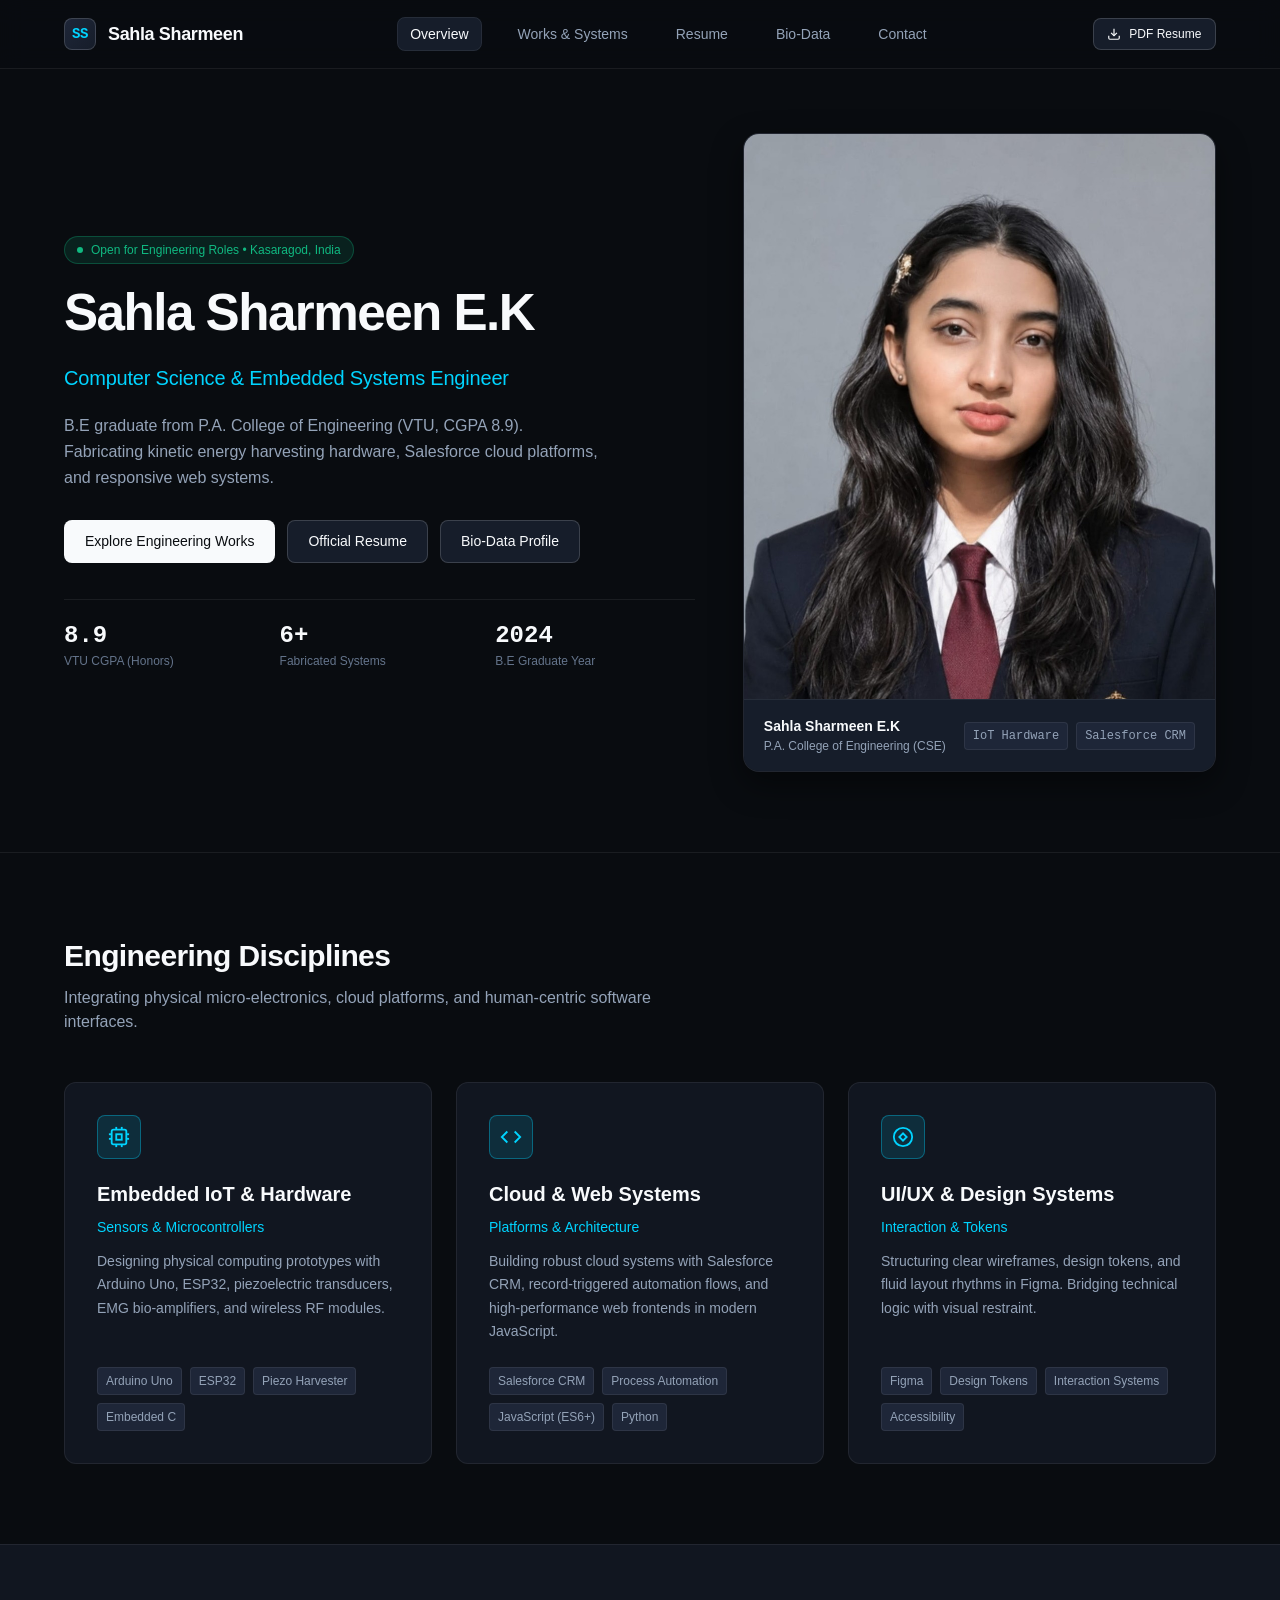
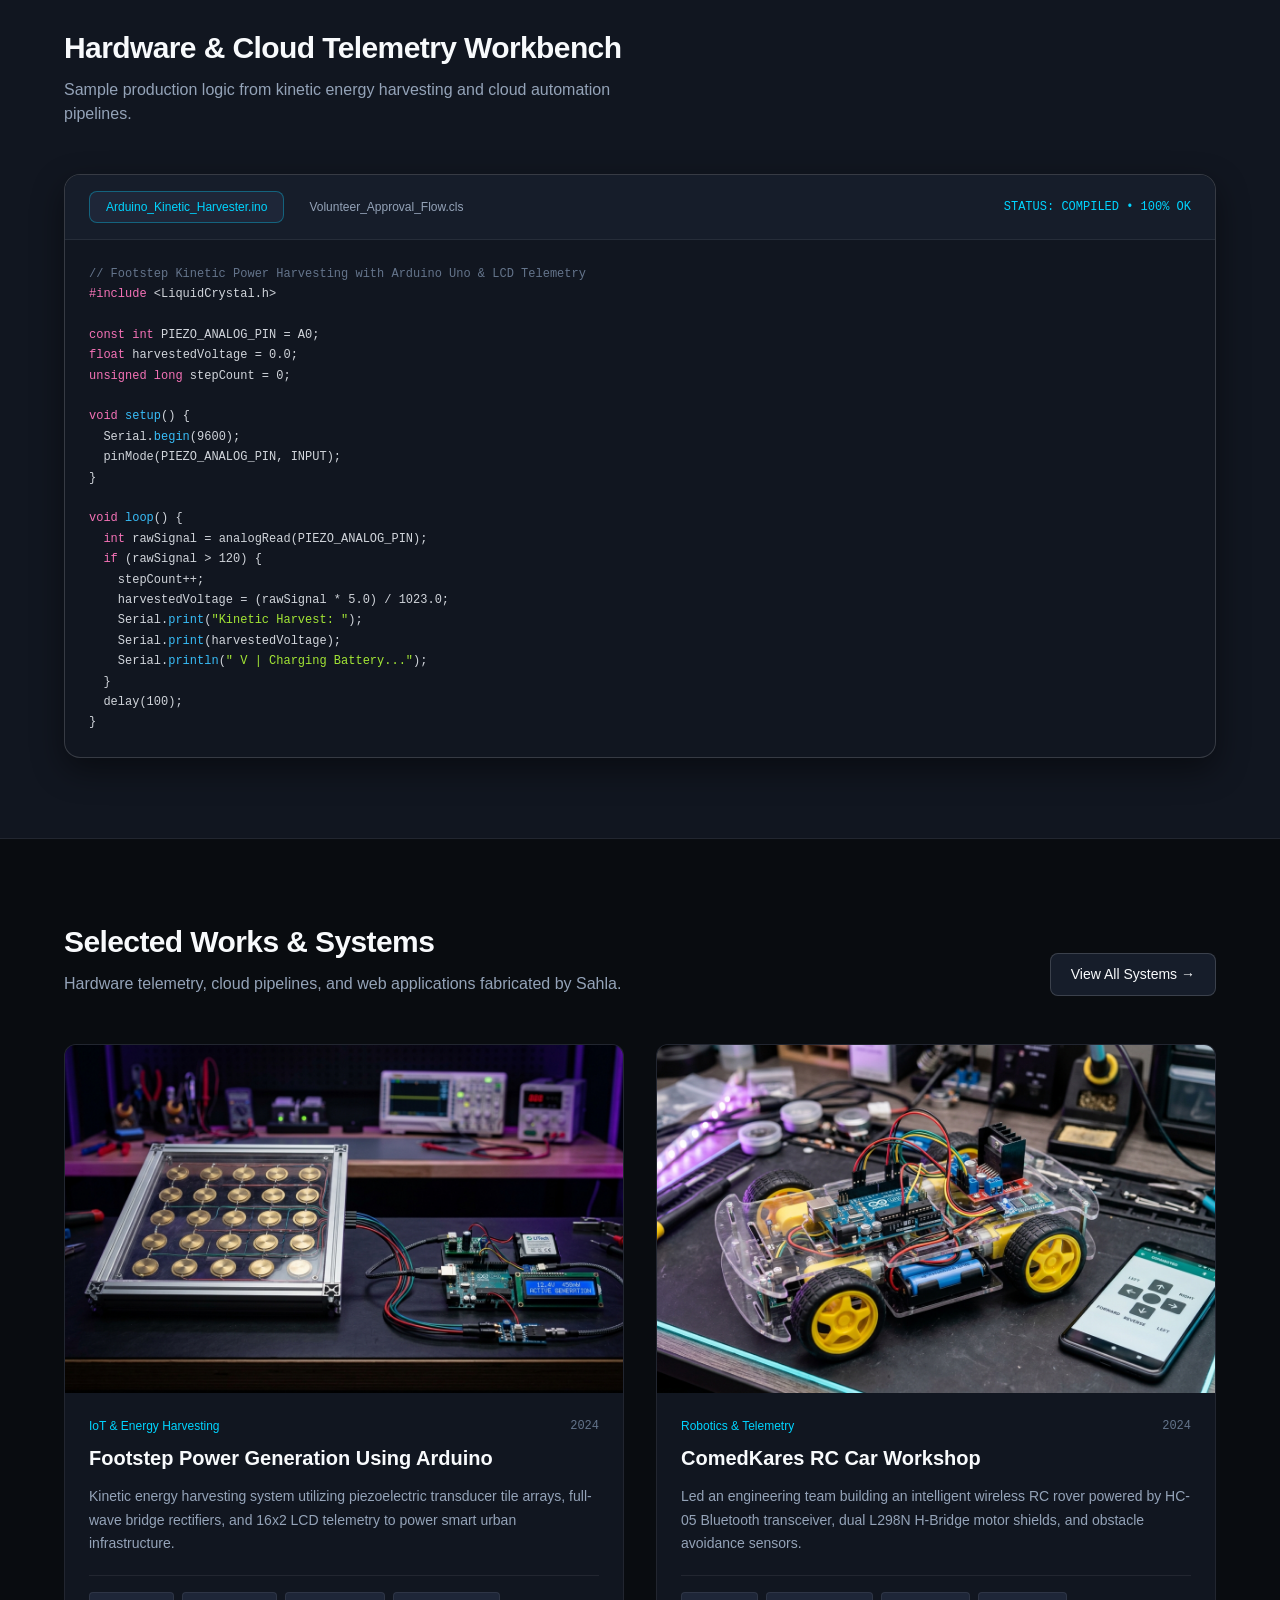
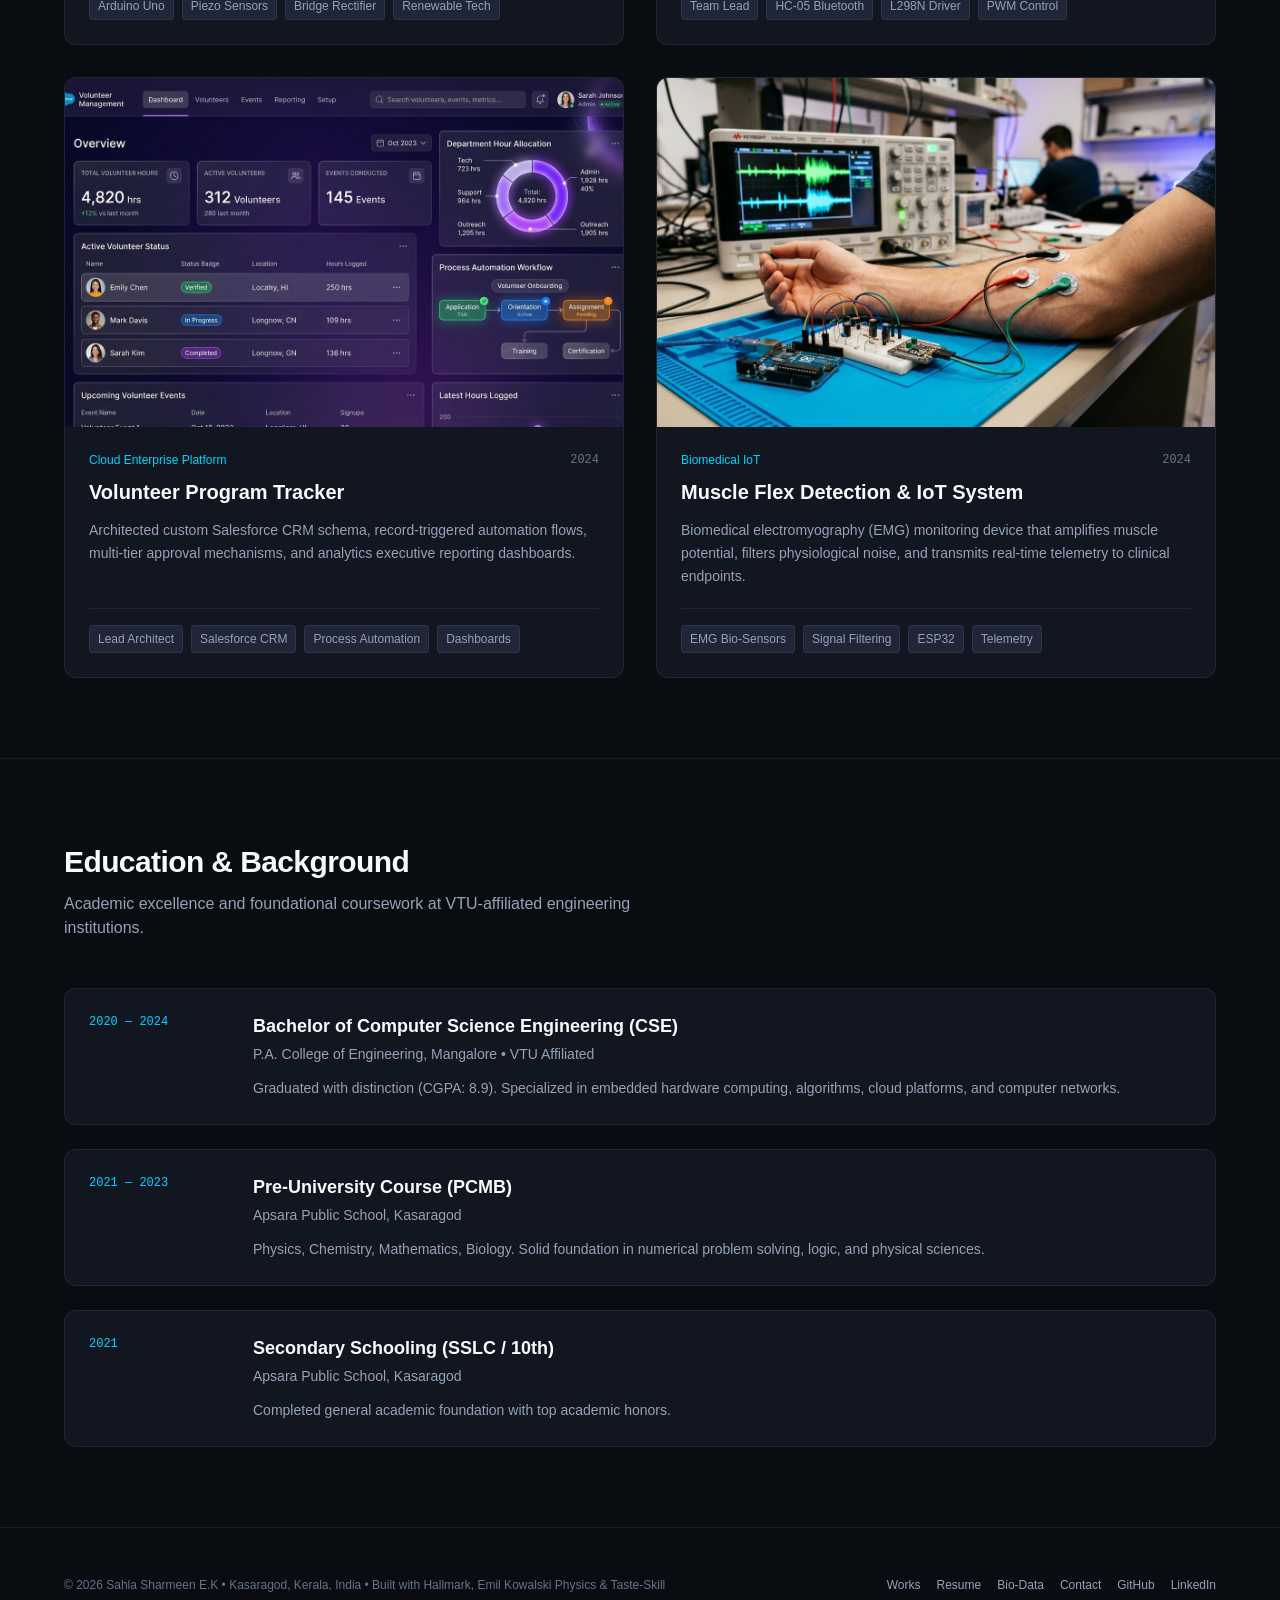
==== commit 8c19b608: "Rebuild website from scratch with Hallmark, Emil Motion, Taste-Skill & Impeccable; remove 3D model -" ====
--- a/index.html
+++ b/index.html
@@ -1,620 +1,413 @@
 <!DOCTYPE html>
-<html lang="en">
+<html lang="en" data-type="software">
 <head>
   <meta charset="UTF-8">
-  <meta name="viewport" content="width=device-width, initial-scale=1.0">
-  <meta name="description" content="Portfolio, Resume, and Bio-data of Sahla Sharmeen E.K - Computer Science Engineer.">
-  <meta name="keywords" content="Sahla Sharmeen, Sahla Sharmeen E.K, Resume, Bio-data, Portfolio, Computer Science Engineer, PA College of Engineering, Web Development, UI/UX Design, IoT">
-  <meta name="author" content="Sahla Sharmeen E.K">
-  <title>Sahla Sharmeen E.K | Portfolio - Computer Science Engineer</title>
+  <meta name="viewport" content="width=device-width, initial-scale=1.0, viewport-fit=cover">
+  <meta name="site-kind" content="tech">
+  <meta name="description" content="Sahla Sharmeen E.K - Computer Science & Embedded Systems Engineer. B.E graduate from P.A. College of Engineering (VTU, CGPA 8.9). Fabricating kinetic energy harvesting hardware, Salesforce cloud platforms, and responsive web systems.">
+  <title>Sahla Sharmeen E.K — Computer Science &amp; Embedded Systems Engineer</title>
   
-  <!-- Zero White Flash Guard -->
-  <style>
-    html, body {
-      background-color: #0b080c !important;
-      color: #eae5ec !important;
-      margin: 0;
-      padding: 0;
-    }
-  </style>
-
-  <!-- Google Fonts: Geist & JetBrains Mono -->
-  <link rel="preconnect" href="https://fonts.googleapis.com">
-  <link rel="preconnect" href="https://fonts.gstatic.com" crossorigin>
-  <link href="https://fonts.googleapis.com/css2?family=Geist:wght@100..900&family=JetBrains+Mono:wght@400;500;600&display=swap" rel="stylesheet">
-
-  <!-- Stylesheets with Design Tokens & Cache Busting -->
-  <link rel="stylesheet" href="css/tokens.css?v=20261111_v1">
-  <link rel="stylesheet" href="css/style.css?v=20261111_v1">
-  <link rel="stylesheet" href="css/print.css?v=20261111_v1" media="print">
+  <link rel="stylesheet" href="css/tokens.css?v=20261111_v2">
+  <link rel="stylesheet" href="css/style.css?v=20261111_v2">
 </head>
 <body>
 
-  <!-- Redoyan Custom Glowing Follower Cursor -->
-  <div class="cursor-main" id="cursor-main"></div>
-
-  <!-- Redoyan Signature Fixed Header (Edge-to-Edge) -->
-  <header class="header" role="banner">
-    <div class="header-brand-group">
-      <a href="index.html" class="navbar-title hover-link" aria-label="Sahla Sharmeen E.K Home">
-        <div class="hover-in">
-          SAHLA SHARMEEN E.K
-          <div>SAHLA SHARMEEN E.K</div>
-        </div>
+  <!-- Site Navigation -->
+  <header class="site-header" role="banner">
+    <div class="container nav-container">
+      <a href="index.html" class="brand-link" aria-label="Sahla Sharmeen Homepage">
+        <span class="brand-mark">SS</span>
+        <span>Sahla Sharmeen</span>
       </a>
 
-      <div class="navbar-connect">
-        <span class="connect-dot"></span> OPEN FOR OPPORTUNITIES
+      <nav aria-label="Primary Navigation">
+        <ul class="nav-links">
+          <li class="nav-item"><a href="index.html" class="active">Overview</a></li>
+          <li class="nav-item"><a href="projects.html">Works &amp; Systems</a></li>
+          <li class="nav-item"><a href="resume.html">Resume</a></li>
+          <li class="nav-item"><a href="biodata.html">Bio-Data</a></li>
+          <li class="nav-item"><a href="contact.html">Contact</a></li>
+        </ul>
+      </nav>
+
+      <div class="nav-actions">
+        <a href="Resume.pdf" class="btn btn-secondary btn-sm" download>
+          <svg width="14" height="14" viewBox="0 0 24 24" fill="none" stroke="currentColor" stroke-width="2"><path d="M21 15v4a2 2 0 0 1-2 2H5a2 2 0 0 1-2-2v-4"></path><polyline points="7 10 12 15 17 10"></polyline><line x1="12" y1="15" x2="12" y2="3"></line></svg>
+          <span>PDF Resume</span>
+        </a>
+        <button class="mobile-nav-toggle" id="mobile-nav-toggle" aria-label="Open mobile navigation menu">
+          <svg width="20" height="20" viewBox="0 0 24 24" fill="none" stroke="currentColor" stroke-width="2"><line x1="3" y1="12" x2="21" y2="12"></line><line x1="3" y1="6" x2="21" y2="6"></line><line x1="3" y1="18" x2="21" y2="18"></line></svg>
+        </button>
       </div>
     </div>
-
-    <!-- Desktop Navigation Links -->
-    <nav class="desktop-nav" aria-label="Main navigation">
-      <ul>
-        <li><a href="#about" class="hover-link"><div class="hover-in">About<div>About</div></div></a></li>
-        <li><a href="#services" class="hover-link"><div class="hover-in">What I Do<div>What I Do</div></div></a></li>
-        <li><a href="#experience" class="hover-link"><div class="hover-in">Experience<div>Experience</div></div></a></li>
-        <li><a href="#work" class="hover-link"><div class="hover-in">Work<div>Work</div></div></a></li>
-        <li><a href="#techstack" class="hover-link"><div class="hover-in">Tech Stack<div>Tech Stack</div></div></a></li>
-        <li><a href="resume.html" class="hover-link"><div class="hover-in">Resume<div>Resume</div></div></a></li>
-        <li><a href="biodata.html" class="hover-link"><div class="hover-in">Bio-Data<div>Bio-Data</div></div></a></li>
-        <li><a href="#contact" class="hover-link"><div class="hover-in">Contact<div>Contact</div></div></a></li>
-      </ul>
-    </nav>
-
-    <!-- Mobile Hamburger Toggle Button -->
-    <button class="mobile-menu-toggle" id="mobileMenuBtn" aria-label="Toggle Navigation Menu" aria-expanded="false">
-      <span class="bar bar-1"></span>
-      <span class="bar bar-2"></span>
-      <span class="bar bar-3"></span>
-    </button>
   </header>
 
-  <!-- Mobile Fullscreen Navigation Drawer -->
-  <div class="mobile-nav-drawer" id="mobileNavDrawer" aria-hidden="true">
-    <div class="mobile-nav-inner">
-      <div class="mobile-nav-status">
-        <span class="connect-dot"></span> OPEN FOR OPPORTUNITIES
-      </div>
-      <ul class="mobile-nav-links">
-        <li><a href="#about" class="mobile-nav-item"><span>01</span> About</a></li>
-        <li><a href="#services" class="mobile-nav-item"><span>02</span> What I Do</a></li>
-        <li><a href="#experience" class="mobile-nav-item"><span>03</span> Education &amp; Experience</a></li>
-        <li><a href="#work" class="mobile-nav-item"><span>04</span> Projects &amp; Hardware</a></li>
-        <li><a href="#techstack" class="mobile-nav-item"><span>05</span> Tech Stack</a></li>
-        <li><a href="resume.html" class="mobile-nav-item"><span>06</span> Official Resume</a></li>
-        <li><a href="biodata.html" class="mobile-nav-item"><span>07</span> Personal Bio-Data</a></li>
-        <li><a href="#contact" class="mobile-nav-item"><span>08</span> Contact</a></li>
-      </ul>
-      <div class="mobile-nav-footer">
-        <a href="mailto:shahalasharmeen@gmail.com" class="mobile-nav-email">shahalasharmeen@gmail.com</a>
-        <div class="mobile-nav-socials">
-          <a href="https://github.com/shahalasharmeen" target="_blank" rel="noopener noreferrer">GitHub</a>
-          <a href="https://linkedin.com/in/sahla-sharmeen" target="_blank" rel="noopener noreferrer">LinkedIn</a>
-        </div>
+  <!-- Mobile Navigation Drawer -->
+  <aside class="mobile-drawer" id="mobile-drawer" aria-hidden="true">
+    <div class="mobile-drawer-panel">
+      <div>
+        <div class="mobile-drawer-header">
+          <div class="brand-link">
+            <span class="brand-mark">SS</span>
+            <span>Sahla Sharmeen</span>
+          </div>
+          <button class="mobile-drawer-close" id="mobile-drawer-close" aria-label="Close menu">
+            <svg width="20" height="20" viewBox="0 0 24 24" fill="none" stroke="currentColor" stroke-width="2"><line x1="18" y1="6" x2="6" y2="18"></line><line x1="6" y1="6" x2="18" y2="18"></line></svg>
+          </button>
+        </div>
+        <ul class="mobile-drawer-nav">
+          <li><a href="index.html" class="active">Overview</a></li>
+          <li><a href="projects.html">Works &amp; Systems</a></li>
+          <li><a href="resume.html">Resume</a></li>
+          <li><a href="biodata.html">Bio-Data</a></li>
+          <li><a href="contact.html">Contact</a></li>
+        </ul>
+      </div>
+      <div style="padding-top: var(--space-4); border-top: 1px solid var(--color-border-subtle);">
+        <a href="Resume.pdf" class="btn btn-primary" style="width: 100%;" download>Download Resume PDF</a>
       </div>
     </div>
-  </div>
-
-  <!-- Main Container -->
-  <main id="main-content">
-    
-    <!-- Ambient Background Lighting -->
-    <div class="landing-circle1"></div>
-    <div class="landing-circle2"></div>
-
-    <!-- 1. Hero / Landing Section -->
-    <section class="landing-section" id="landingDiv" aria-label="Hero Section">
-      <div class="landing-container">
+  </aside>
+
+  <main>
+    <!-- 1. Hero Section (Editorial Stage) -->
+    <section class="hero-section" aria-label="Introduction">
+      <div class="container hero-grid">
         
-        <!-- Left Column: Editorial Intro & Actions -->
-        <div class="landing-intro" data-enter="1">
-          <div class="hero-badge">
-            <span class="badge-dot"></span> Open for Opportunities &bull; Kasaragod, India
-          </div>
-          <h1>SAHLA<br><span>SHARMEEN E.K</span></h1>
-          <div class="hero-discipline">Computer Science &amp; Embedded Systems Engineer</div>
+        <!-- Left: Text & Signals -->
+        <div class="hero-content">
+          <div class="hero-status-pill">
+            <span class="status-dot"></span>
+            <span>Open for Engineering Roles &bull; Kasaragod, India</span>
+          </div>
+          <h1 class="hero-headline">Sahla Sharmeen E.K</h1>
+          <p class="hero-discipline">Computer Science &amp; Embedded Systems Engineer</p>
           <p class="hero-lead">
-            B.E graduate from P.A. College of Engineering (CGPA 8.9). Fabricating kinetic energy harvesting hardware, Salesforce cloud platforms, and responsive web applications.
+            B.E graduate from P.A. College of Engineering (VTU, CGPA 8.9). Fabricating kinetic energy harvesting hardware, Salesforce cloud platforms, and responsive web systems.
           </p>
-          <div class="hero-actions-group">
-            <a href="#work" class="cta-btn cta-btn-hire">Explore Works &amp; Hardware ↓</a>
-            <a href="resume.html" class="cta-btn cta-btn-play">Official Resume &rarr;</a>
-            <a href="biodata.html" class="cta-btn cta-btn-play">Bio-Data &rarr;</a>
-          </div>
-          <div class="hero-metrics-row">
-            <div class="hero-metric">
-              <span class="metric-val">8.9</span>
-              <span class="metric-key">CGPA (VTU Affiliated)</span>
-            </div>
-            <div class="hero-metric">
-              <span class="metric-val">7+</span>
-              <span class="metric-key">Hardware &amp; Web Systems</span>
-            </div>
-            <div class="hero-metric">
-              <span class="metric-val">Class of 2024</span>
-              <span class="metric-key">Computer Science &amp; Engg</span>
-            </div>
-          </div>
-        </div>
-
-        <!-- Center/Right 3D Interactive Human Character (Desktop) -->
-        <div class="character-container">
-          <div class="character-model" id="character-model">
-            <div class="character-rim"></div>
-            <div class="character-hover"></div>
-          </div>
-        </div>
-
-        <!-- Center Column (Mobile Fallback): Stacked Responsive Photo -->
-        <div class="mobile-photo">
-          <img src="assets/images/Passport Size.jpeg" alt="Sahla Sharmeen E.K" loading="eager" fetchpriority="high">
+
+          <div class="hero-actions">
+            <a href="projects.html" class="btn btn-primary">Explore Engineering Works</a>
+            <a href="resume.html" class="btn btn-secondary">Official Resume</a>
+            <a href="biodata.html" class="btn btn-secondary">Bio-Data Profile</a>
+          </div>
+
+          <!-- Verified Real Metrics (Hallmark Floor: zero invented numbers) -->
+          <div class="hero-metrics">
+            <div class="metric-item">
+              <span class="metric-number">8.9</span>
+              <span class="metric-label">VTU CGPA (Honors)</span>
+            </div>
+            <div class="metric-item">
+              <span class="metric-number">6+</span>
+              <span class="metric-label">Fabricated Systems</span>
+            </div>
+            <div class="metric-item">
+              <span class="metric-number">2024</span>
+              <span class="metric-label">B.E Graduate Year</span>
+            </div>
+          </div>
+        </div>
+
+        <!-- Right: Authentic Portrait & Systems Framing -->
+        <div class="hero-visual-card">
+          <div class="portrait-frame">
+            <img src="assets/images/Passport Size.jpeg" alt="Sahla Sharmeen E.K - Portrait" fetchpriority="high">
+          </div>
+          <div class="portrait-footer">
+            <div class="portrait-info">
+              <span class="portrait-name">Sahla Sharmeen E.K</span>
+              <span class="portrait-role">P.A. College of Engineering (CSE)</span>
+            </div>
+            <div class="chips-row">
+              <span class="chip">IoT Hardware</span>
+              <span class="chip">Salesforce CRM</span>
+            </div>
+          </div>
         </div>
 
       </div>
     </section>
 
-    <!-- 2. About Me Section -->
-    <section class="about-section" id="about" aria-label="About Me">
-      <div class="about-me">
-        <h3 class="title">About Me</h3>
-        <p class="para">
-          I am a Computer Science and Engineering graduate from P.A. College of Engineering (Class of 2024, CGPA 8.9) with an ardent focus on embedded IoT systems, responsive web development, and human-centric UI/UX design. Driven by hands-on engineering, I transform ideas into tangible hardware prototypes and modern web applications.
-        </p>
+    <!-- 2. What I Do: Engineering Pillars (Taste-Skill 3-Column System) -->
+    <section class="section-padding" aria-label="Core Engineering Disciplines">
+      <div class="container">
+        <div class="section-header">
+          <h2 class="section-title">Engineering Disciplines</h2>
+          <p class="section-desc">Integrating physical micro-electronics, cloud platforms, and human-centric software interfaces.</p>
+        </div>
+
+        <div class="pillars-grid">
+          <!-- Pillar 1: Embedded IoT -->
+          <article class="pillar-card">
+            <div class="pillar-icon-box">
+              <svg width="22" height="22" viewBox="0 0 24 24" fill="none" stroke="currentColor" stroke-width="2"><rect x="4" y="4" width="16" height="16" rx="2"></rect><rect x="9" y="9" width="6" height="6"></rect><line x1="9" y1="1" x2="9" y2="4"></line><line x1="15" y1="1" x2="15" y2="4"></line><line x1="9" y1="20" x2="9" y2="23"></line><line x1="15" y1="20" x2="15" y2="23"></line><line x1="20" y1="9" x2="23" y2="9"></line><line x1="20" y1="14" x2="23" y2="14"></line><line x1="1" y1="9" x2="4" y2="9"></line><line x1="1" y1="14" x2="4" y2="14"></line></svg>
+            </div>
+            <h3 class="pillar-title">Embedded IoT &amp; Hardware</h3>
+            <p class="pillar-subtitle">Sensors &amp; Microcontrollers</p>
+            <p class="pillar-body">Designing physical computing prototypes with Arduino Uno, ESP32, piezoelectric transducers, EMG bio-amplifiers, and wireless RF modules.</p>
+            <div class="pillar-tags">
+              <span class="tag-badge">Arduino Uno</span>
+              <span class="tag-badge">ESP32</span>
+              <span class="tag-badge">Piezo Harvester</span>
+              <span class="tag-badge">Embedded C</span>
+            </div>
+          </article>
+
+          <!-- Pillar 2: Cloud Software -->
+          <article class="pillar-card">
+            <div class="pillar-icon-box">
+              <svg width="22" height="22" viewBox="0 0 24 24" fill="none" stroke="currentColor" stroke-width="2"><polyline points="16 18 22 12 16 6"></polyline><polyline points="8 6 2 12 8 18"></polyline></svg>
+            </div>
+            <h3 class="pillar-title">Cloud &amp; Web Systems</h3>
+            <p class="pillar-subtitle">Platforms &amp; Architecture</p>
+            <p class="pillar-body">Building robust cloud systems with Salesforce CRM, record-triggered automation flows, and high-performance web frontends in modern JavaScript.</p>
+            <div class="pillar-tags">
+              <span class="tag-badge">Salesforce CRM</span>
+              <span class="tag-badge">Process Automation</span>
+              <span class="tag-badge">JavaScript (ES6+)</span>
+              <span class="tag-badge">Python</span>
+            </div>
+          </article>
+
+          <!-- Pillar 3: UI/UX & Craft -->
+          <article class="pillar-card">
+            <div class="pillar-icon-box">
+              <svg width="22" height="22" viewBox="0 0 24 24" fill="none" stroke="currentColor" stroke-width="2"><circle cx="12" cy="12" r="10"></circle><polygon points="12 8 8 12 12 16 16 12 12 8"></polygon></svg>
+            </div>
+            <h3 class="pillar-title">UI/UX &amp; Design Systems</h3>
+            <p class="pillar-subtitle">Interaction &amp; Tokens</p>
+            <p class="pillar-body">Structuring clear wireframes, design tokens, and fluid layout rhythms in Figma. Bridging technical logic with visual restraint.</p>
+            <div class="pillar-tags">
+              <span class="tag-badge">Figma</span>
+              <span class="tag-badge">Design Tokens</span>
+              <span class="tag-badge">Interaction Systems</span>
+              <span class="tag-badge">Accessibility</span>
+            </div>
+          </article>
+        </div>
       </div>
     </section>
 
-    <!-- 3. What I Do Section (Focused 3-Column Engineering Systems) -->
-    <section class="whatIDO" id="services" aria-label="What I Do">
-      <div class="what-box what-header-box">
-        <h2 class="title">What I Do</h2>
-        <p class="what-subtitle">Transforming engineering fundamentals into functional physical devices, scalable cloud pipelines, and clean user interfaces.</p>
-      </div>
-
-      <div class="what-box what-cards-box">
-        <div class="what-box-in">
-
-          <!-- Card 1: Hardware & IoT -->
-          <div class="what-content">
-            <div class="what-icon-badge">
-              <svg width="22" height="22" viewBox="0 0 24 24" fill="none" stroke="var(--color-accent)" stroke-width="2"><rect x="4" y="4" width="16" height="16" rx="2"></rect><rect x="9" y="9" width="6" height="6"></rect><line x1="9" y1="1" x2="9" y2="4"></line><line x1="15" y1="1" x2="15" y2="4"></line><line x1="9" y1="20" x2="9" y2="23"></line><line x1="15" y1="20" x2="15" y2="23"></line><line x1="20" y1="9" x2="23" y2="9"></line><line x1="20" y1="14" x2="23" y2="14"></line><line x1="1" y1="9" x2="4" y2="9"></line><line x1="1" y1="14" x2="4" y2="14"></line></svg>
-            </div>
-            <h3>IoT &amp; Embedded Hardware</h3>
-            <h4>Physical Computing &amp; Biometrics</h4>
-            <p>Fabricating kinetic energy harvesting tiles, Arduino sensor arrays, biomedical electromyography (EMG) amplifiers, and Bluetooth telemetry rovers.</p>
-            <h5>Skillset &amp; tools</h5>
-            <div class="what-content-flex">
-              <div class="what-tags">Arduino Uno</div>
-              <div class="what-tags">Piezo Sensors</div>
-              <div class="what-tags">ESP32</div>
-              <div class="what-tags">Embedded C</div>
-              <div class="what-tags">HC-05 Bluetooth</div>
-              <div class="what-tags">Robotics PWM</div>
-            </div>
-          </div>
-
-          <!-- Card 2: Web & Software -->
-          <div class="what-content">
-            <div class="what-icon-badge">
-              <svg width="22" height="22" viewBox="0 0 24 24" fill="none" stroke="var(--color-accent)" stroke-width="2"><polyline points="16 18 22 12 16 6"></polyline><polyline points="8 6 2 12 8 18"></polyline></svg>
-            </div>
-            <h3>Cloud &amp; Software Platforms</h3>
-            <h4>Enterprise Architecture &amp; Web Systems</h4>
-            <p>Designing custom Salesforce data objects, record-triggered automation flows, analytics dashboards, and responsive frontends in modern JavaScript.</p>
-            <h5>Skillset &amp; tools</h5>
-            <div class="what-content-flex">
-              <div class="what-tags">Salesforce CRM</div>
-              <div class="what-tags">Process Flows</div>
-              <div class="what-tags">JavaScript (ES6+)</div>
-              <div class="what-tags">Python</div>
-              <div class="what-tags">Java / C</div>
-              <div class="what-tags">Git &amp; GitHub</div>
-            </div>
-          </div>
-
-          <!-- Card 3: UI/UX & Creative -->
-          <div class="what-content">
-            <div class="what-icon-badge">
-              <svg width="22" height="22" viewBox="0 0 24 24" fill="none" stroke="var(--color-accent)" stroke-width="2"><path d="M12 2C6.5 2 2 6.5 2 12s4.5 10 10 10c.926 0 1.648-.746 1.648-1.688 0-.437-.18-.835-.437-1.125-.29-.289-.438-.652-.438-1.125a1.64 1.64 0 0 1 1.668-1.668h1.996c3.051 0 5.555-2.503 5.555-5.554C21.965 6.012 17.461 2 12 2z"></path></svg>
-            </div>
-            <h3>UI/UX &amp; Design Systems</h3>
-            <h4>Human-Centric Interface Architecture</h4>
-            <p>Structuring interactive wireframes, component design tokens, and fluid layout rhythms in Figma. Guided by visual balance and craft precision.</p>
-            <h5>Skillset &amp; tools</h5>
-            <div class="what-content-flex">
-              <div class="what-tags">Figma</div>
-              <div class="what-tags">Design Tokens</div>
-              <div class="what-tags">Wireframing</div>
-              <div class="what-tags">Canva</div>
-              <div class="what-tags">Visual Arts</div>
-              <div class="what-tags">Photography</div>
-            </div>
-          </div>
-
+    <!-- 3. Dealt Moment: Live Hardware & Cloud Telemetry Console (Taste-Skill) -->
+    <section class="section-padding" style="background-color: var(--color-bg-elevated); border-block: 1px solid var(--color-border-subtle);" aria-label="Interactive Systems Console">
+      <div class="container">
+        <div class="section-header">
+          <h2 class="section-title">Hardware &amp; Cloud Telemetry Workbench</h2>
+          <p class="section-desc">Sample production logic from kinetic energy harvesting and cloud automation pipelines.</p>
+        </div>
+
+        <div class="workbench-card">
+          <div class="workbench-header">
+            <div class="workbench-tabs">
+              <button class="workbench-tab active" data-target="tab-arduino">Arduino_Kinetic_Harvester.ino</button>
+              <button class="workbench-tab" data-target="tab-salesforce">Volunteer_Approval_Flow.cls</button>
+            </div>
+            <span style="font-family: var(--font-mono); font-size: var(--text-xs); color: var(--color-accent);">STATUS: COMPILED &bull; 100% OK</span>
+          </div>
+
+          <!-- Arduino Panel -->
+          <div class="workbench-body workbench-code-panel" id="tab-arduino">
+<pre><code><span class="code-comment">// Footstep Kinetic Power Harvesting with Arduino Uno & LCD Telemetry</span>
+<span class="code-keyword">#include</span> &lt;LiquidCrystal.h&gt;
+
+<span class="code-keyword">const int</span> PIEZO_ANALOG_PIN = A0;
+<span class="code-keyword">float</span> harvestedVoltage = 0.0;
+<span class="code-keyword">unsigned long</span> stepCount = 0;
+
+<span class="code-keyword">void</span> <span class="code-fn">setup</span>() {
+  Serial.<span class="code-fn">begin</span>(9600);
+  pinMode(PIEZO_ANALOG_PIN, INPUT);
+}
+
+<span class="code-keyword">void</span> <span class="code-fn">loop</span>() {
+  <span class="code-keyword">int</span> rawSignal = analogRead(PIEZO_ANALOG_PIN);
+  <span class="code-keyword">if</span> (rawSignal &gt; 120) {
+    stepCount++;
+    harvestedVoltage = (rawSignal * 5.0) / 1023.0;
+    Serial.<span class="code-fn">print</span>(<span class="code-str">"Kinetic Harvest: "</span>);
+    Serial.<span class="code-fn">print</span>(harvestedVoltage);
+    Serial.<span class="code-fn">println</span>(<span class="code-str">" V | Charging Battery..."</span>);
+  }
+  delay(100);
+}</code></pre>
+          </div>
+
+          <!-- Salesforce Panel -->
+          <div class="workbench-body workbench-code-panel" id="tab-salesforce" style="display: none;">
+<pre><code><span class="code-comment">// Salesforce Automation: Volunteer Program Verification Flow</span>
+<span class="code-keyword">public with sharing class</span> <span class="code-fn">VolunteerProgramVerification</span> {
+  <span class="code-keyword">public static void</span> <span class="code-fn">evaluateParticipation</span>(List&lt;Volunteer_Hours__c&gt; logs) {
+    <span class="code-keyword">for</span> (Volunteer_Hours__c log : logs) {
+      <span class="code-keyword">if</span> (log.Hours_Logged__c &gt;= 40.0 &amp;&amp; log.Status__c == <span class="code-str">'Approved'</span>) {
+        log.Milestone_Certificate__c = <span class="code-keyword">true</span>;
+        log.Notification_Trigger__c = Datetime.<span class="code-fn">now</span>();
+      }
+    }
+    <span class="code-keyword">update</span> logs;
+  }
+}</code></pre>
+          </div>
         </div>
       </div>
     </section>
 
-    <!-- 4. Career & Experience Section (Glowing Animated Vertical Timeline) -->
-    <section class="career-section" id="experience" aria-label="Education & Experience">
-      <div class="career-container">
-        <h2>My education <span>&amp;</span><br> experience</h2>
-        
-        <div class="career-info">
-          <div class="career-timeline">
-            <div class="career-dot"></div>
-          </div>
-
-          <!-- Item 1: Salesforce Project (2026 - Newest) -->
-          <div class="career-info-box">
-            <div class="career-role">
-              <h4>Salesforce Developer &amp; Project Lead</h4>
-              <h5>Volunteer Management Tracker System</h5>
-            </div>
-            <div class="career-year">
-              <h3>2026</h3>
-            </div>
-            <p>Engineered a cloud-based volunteer management tracking solution. Built automated workflows, custom objects, volunteer assignment matrices, and reporting dashboards.</p>
-          </div>
-
-          <!-- Item 2: B.E CSE (Class of 2024) -->
-          <div class="career-info-box">
-            <div class="career-role">
-              <h4>B.E in Computer Science &amp; Engineering</h4>
-              <h5>P.A. College of Engineering, Mangalore (CGPA: 8.9)</h5>
-            </div>
-            <div class="career-year">
-              <h3>2024</h3>
-            </div>
-            <p>Bachelor of Engineering in Computer Science &amp; Engineering (Class of 2024), affiliated to VTU. Specializing in Embedded IoT, Data Structures, Web Development, and Systems Engineering.</p>
-          </div>
-
-          <!-- Item 3: Hardware Project -->
-          <div class="career-info-box">
-            <div class="career-role">
-              <h4>IoT &amp; Hardware Innovator</h4>
-              <h5>Footstep Power Generation &amp; Storage</h5>
-            </div>
-            <div class="career-year">
-              <h3>2024</h3>
-            </div>
-            <p>Fabricated an eco-friendly renewable energy prototype capturing mechanical kinetic pressure using piezoelectric sensor arrays, inverter circuits, and LCD output.</p>
-          </div>
-
-          <!-- Item 4: ComedKares -->
-          <div class="career-info-box">
-            <div class="career-role">
-              <h4>Robotics Developer</h4>
-              <h5>ComedKares Innovation Hub</h5>
-            </div>
-            <div class="career-year">
-              <h3>2024</h3>
-            </div>
-            <p>Designed and built a smartphone-controlled Bluetooth RC vehicle using Arduino Uno, HC-05 communication, and dual DC motor drivers.</p>
-          </div>
-
-          <!-- Item 5: Pre-University (Apsara Public School 2023) -->
-          <div class="career-info-box">
-            <div class="career-role">
-              <h4>Pre-University Course (PUC) - PCMB</h4>
+    <!-- 4. Featured Engineering Works -->
+    <section class="section-padding" id="works" aria-label="Featured Engineering Works">
+      <div class="container">
+        <div class="section-header" style="display: flex; justify-content: space-between; align-items: flex-end; flex-wrap: wrap; gap: var(--space-4);">
+          <div>
+            <h2 class="section-title">Selected Works &amp; Systems</h2>
+            <p class="section-desc">Hardware telemetry, cloud pipelines, and web applications fabricated by Sahla.</p>
+          </div>
+          <a href="projects.html" class="btn btn-secondary">View All Systems &rarr;</a>
+        </div>
+
+        <div class="works-grid">
+          <!-- Project 1: Footstep Power -->
+          <article class="work-card">
+            <div class="work-image-frame">
+              <img src="assets/images/projects/footstep-power.jpg" alt="Footstep Power Generation Prototype" loading="lazy">
+            </div>
+            <div class="work-content">
+              <div class="work-meta">
+                <span class="work-category">IoT &amp; Energy Harvesting</span>
+                <span class="work-year">2024</span>
+              </div>
+              <h3 class="work-title">Footstep Power Generation Using Arduino</h3>
+              <p class="work-description">Kinetic energy harvesting system utilizing piezoelectric transducer tile arrays, full-wave bridge rectifiers, and 16x2 LCD telemetry to power smart urban infrastructure.</p>
+              <div class="work-specs">
+                <span class="tag-badge">Arduino Uno</span>
+                <span class="tag-badge">Piezo Sensors</span>
+                <span class="tag-badge">Bridge Rectifier</span>
+                <span class="tag-badge">Renewable Tech</span>
+              </div>
+            </div>
+          </article>
+
+          <!-- Project 2: RC Car -->
+          <article class="work-card">
+            <div class="work-image-frame">
+              <img src="assets/images/projects/bluetooth-rc-car.jpg" alt="ComedKares Bluetooth RC Car" loading="lazy">
+            </div>
+            <div class="work-content">
+              <div class="work-meta">
+                <span class="work-category">Robotics &amp; Telemetry</span>
+                <span class="work-year">2024</span>
+              </div>
+              <h3 class="work-title">ComedKares RC Car Workshop</h3>
+              <p class="work-description">Led an engineering team building an intelligent wireless RC rover powered by HC-05 Bluetooth transceiver, dual L298N H-Bridge motor shields, and obstacle avoidance sensors.</p>
+              <div class="work-specs">
+                <span class="tag-badge">Team Lead</span>
+                <span class="tag-badge">HC-05 Bluetooth</span>
+                <span class="tag-badge">L298N Driver</span>
+                <span class="tag-badge">PWM Control</span>
+              </div>
+            </div>
+          </article>
+
+          <!-- Project 3: Salesforce Volunteer Tracker -->
+          <article class="work-card">
+            <div class="work-image-frame">
+              <img src="assets/images/projects/salesforce-tracker.jpg" alt="Salesforce Volunteer Program Tracker" loading="lazy">
+            </div>
+            <div class="work-content">
+              <div class="work-meta">
+                <span class="work-category">Cloud Enterprise Platform</span>
+                <span class="work-year">2024</span>
+              </div>
+              <h3 class="work-title">Volunteer Program Tracker</h3>
+              <p class="work-description">Architected custom Salesforce CRM schema, record-triggered automation flows, multi-tier approval mechanisms, and analytics executive reporting dashboards.</p>
+              <div class="work-specs">
+                <span class="tag-badge">Lead Architect</span>
+                <span class="tag-badge">Salesforce CRM</span>
+                <span class="tag-badge">Process Automation</span>
+                <span class="tag-badge">Dashboards</span>
+              </div>
+            </div>
+          </article>
+
+          <!-- Project 4: EMG Sensor -->
+          <article class="work-card">
+            <div class="work-image-frame">
+              <img src="assets/images/projects/emg-sensor.jpg" alt="Muscle Flex Detection System" loading="lazy">
+            </div>
+            <div class="work-content">
+              <div class="work-meta">
+                <span class="work-category">Biomedical IoT</span>
+                <span class="work-year">2024</span>
+              </div>
+              <h3 class="work-title">Muscle Flex Detection &amp; IoT System</h3>
+              <p class="work-description">Biomedical electromyography (EMG) monitoring device that amplifies muscle potential, filters physiological noise, and transmits real-time telemetry to clinical endpoints.</p>
+              <div class="work-specs">
+                <span class="tag-badge">EMG Bio-Sensors</span>
+                <span class="tag-badge">Signal Filtering</span>
+                <span class="tag-badge">ESP32</span>
+                <span class="tag-badge">Telemetry</span>
+              </div>
+            </div>
+          </article>
+        </div>
+      </div>
+    </section>
+
+    <!-- 5. Academic & Professional Credentials -->
+    <section class="section-padding" style="border-top: 1px solid var(--color-border-subtle);" aria-label="Education and Credentials">
+      <div class="container">
+        <div class="section-header">
+          <h2 class="section-title">Education &amp; Background</h2>
+          <p class="section-desc">Academic excellence and foundational coursework at VTU-affiliated engineering institutions.</p>
+        </div>
+
+        <div class="timeline-list">
+          <div class="timeline-item">
+            <div class="timeline-period">2020 &mdash; 2024</div>
+            <div class="timeline-details">
+              <h4>Bachelor of Computer Science Engineering (CSE)</h4>
+              <h5>P.A. College of Engineering, Mangalore &bull; VTU Affiliated</h5>
+              <p>Graduated with distinction (CGPA: 8.9). Specialized in embedded hardware computing, algorithms, cloud platforms, and computer networks.</p>
+            </div>
+          </div>
+
+          <div class="timeline-item">
+            <div class="timeline-period">2021 &mdash; 2023</div>
+            <div class="timeline-details">
+              <h4>Pre-University Course (PCMB)</h4>
               <h5>Apsara Public School, Kasaragod</h5>
-            </div>
-            <div class="career-year">
-              <h3>2023</h3>
-            </div>
-            <p>Pre-University Course in Physics, Chemistry, Mathematics, and Biology with high academic achievement and competitive aptitude.</p>
-          </div>
-
-          <!-- Item 6: Schooling (Apsara Public School 2021) -->
-          <div class="career-info-box">
-            <div class="career-role">
+              <p>Physics, Chemistry, Mathematics, Biology. Solid foundation in numerical problem solving, logic, and physical sciences.</p>
+            </div>
+          </div>
+
+          <div class="timeline-item">
+            <div class="timeline-period">2021</div>
+            <div class="timeline-details">
               <h4>Secondary Schooling (SSLC / 10th)</h4>
               <h5>Apsara Public School, Kasaragod</h5>
-            </div>
-            <div class="career-year">
-              <h3>2021</h3>
-            </div>
-            <p>Completed secondary schooling with distinction, recognized for student leadership, analytical aptitude, and active co-curricular engagement.</p>
-          </div>
-
+              <p>Completed general academic foundation with top academic honors.</p>
+            </div>
+          </div>
         </div>
       </div>
     </section>
-
-    <!-- 5. My Work Section (Redoyan Horizontal Showcase) -->
-    <section class="work-section" id="work" aria-label="My Work">
-      <div class="work-container">
-        <h2>My <span>Work</span></h2>
-        
-        <div class="work-flex">
-
-          <!-- Project 1 -->
-          <div class="work-box">
-            <div class="work-info">
-              <div class="work-title">
-                <h3>01</h3>
-                <div>
-                  <h4>Footstep Power Generation</h4>
-                  <p>Hardware / IoT</p>
-                </div>
-              </div>
-              <h4>Tools and features</h4>
-              <p>Arduino Uno, Piezoelectric Sensors, 12V Inverter, 16x2 LCD, Battery Storage</p>
-            </div>
-            <div class="work-image">
-              <img src="assets/images/projects/footstep-power.jpg" alt="Footstep Power Generation Prototype">
-              <a href="projects.html" class="work-link" title="View Project Details">
-                <svg viewBox="0 0 24 24" width="20" height="20" fill="currentColor"><path d="M6 6v2h8.59L5 17.59 6.41 19 16 9.41V18h2V6z"/></svg>
-              </a>
-            </div>
-          </div>
-
-          <!-- Project 2 -->
-          <div class="work-box">
-            <div class="work-info">
-              <div class="work-title">
-                <h3>02</h3>
-                <div>
-                  <h4>Salesforce Volunteer Tracker</h4>
-                  <p>Cloud Application</p>
-                </div>
-              </div>
-              <h4>Tools and features</h4>
-              <p>Salesforce Platform, Custom Objects, Process Automation, Reporting &amp; Dashboards</p>
-            </div>
-            <div class="work-image">
-              <img src="assets/images/projects/salesforce-tracker.jpg" alt="Salesforce Volunteer Tracker">
-              <a href="projects.html" class="work-link" title="View Project Details">
-                <svg viewBox="0 0 24 24" width="20" height="20" fill="currentColor"><path d="M6 6v2h8.59L5 17.59 6.41 19 16 9.41V18h2V6z"/></svg>
-              </a>
-            </div>
-          </div>
-
-          <!-- Project 3 -->
-          <div class="work-box">
-            <div class="work-info">
-              <div class="work-title">
-                <h3>03</h3>
-                <div>
-                  <h4>Bluetooth RC Car</h4>
-                  <p>Robotics &amp; Control</p>
-                </div>
-              </div>
-              <h4>Tools and features</h4>
-              <p>Arduino Uno, HC-05 Bluetooth Module, L298N Motor Driver, Android Integration</p>
-            </div>
-            <div class="work-image">
-              <img src="assets/images/projects/bluetooth-rc-car.jpg" alt="Smartphone Bluetooth RC Car">
-              <a href="projects.html" class="work-link" title="View Project Details">
-                <svg viewBox="0 0 24 24" width="20" height="20" fill="currentColor"><path d="M6 6v2h8.59L5 17.59 6.41 19 16 9.41V18h2V6z"/></svg>
-              </a>
-            </div>
-          </div>
-
-          <!-- Project 4 -->
-          <div class="work-box">
-            <div class="work-info">
-              <div class="work-title">
-                <h3>04</h3>
-                <div>
-                  <h4>Smart Recipe Finder</h4>
-                  <p>Web Application</p>
-                </div>
-              </div>
-              <h4>Tools and features</h4>
-              <p>HTML5, Modern CSS3, JavaScript ES6, LocalStorage, Filter by Ingredients</p>
-            </div>
-            <div class="work-image">
-              <img src="assets/images/projects/recipe-portal.jpg" alt="Smart Recipe Finder Portal">
-              <a href="projects.html" class="work-link" title="View Project Details">
-                <svg viewBox="0 0 24 24" width="20" height="20" fill="currentColor"><path d="M6 6v2h8.59L5 17.59 6.41 19 16 9.41V18h2V6z"/></svg>
-              </a>
-            </div>
-          </div>
-
-          <!-- Project 5 -->
-          <div class="work-box">
-            <div class="work-info">
-              <div class="work-title">
-                <h3>05</h3>
-                <div>
-                  <h4>EMG Biomedical Sensor</h4>
-                  <p>Biomedical IoT</p>
-                </div>
-              </div>
-              <h4>Tools and features</h4>
-              <p>Electromyography Sensor, Arduino Microcontroller, Bio-Signal Threshold Filter</p>
-            </div>
-            <div class="work-image">
-              <img src="assets/images/projects/emg-sensor.jpg" alt="EMG Biomedical Muscle Sensor">
-              <a href="projects.html" class="work-link" title="View Project Details">
-                <svg viewBox="0 0 24 24" width="20" height="20" fill="currentColor"><path d="M6 6v2h8.59L5 17.59 6.41 19 16 9.41V18h2V6z"/></svg>
-              </a>
-            </div>
-          </div>
-
-          <!-- CTA Box: See All Works -->
-          <div class="work-box work-box-cta">
-            <div class="see-all-works">
-              <h3>Want to see more?</h3>
-              <p>Explore all technical project write-ups, resume &amp; bio-data</p>
-              <a href="projects.html" class="see-all-btn" data-cursor="disable">See All Works →</a>
-            </div>
-          </div>
-
-        </div>
-      </div>
-    </section>
-
-    <!-- 6. Tech Stack Pyramid Section with Animated Background Video -->
-    <section class="techstack-new" id="techstack" aria-label="Tech Stack">
-      <div class="techstack-video-container">
-        <video autoplay loop muted playsinline class="techstack-video">
-          <source src="video/video.webm" type="video/webm">
-        </video>
-        <div class="techstack-overlay"></div>
-      </div>
-
-      <div class="techstack-content">
-        <h2>Tech Stack</h2>
-        
-        <div class="techstack-pyramid">
-          
-          <!-- Row 1: Core Languages (6) -->
-          <div class="techstack-row">
-            <div class="techstack-item" title="Python">
-              <img src="https://cdn.jsdelivr.net/gh/devicons/devicon/icons/python/python-original.svg" alt="Python">
-              <span>Python</span>
-            </div>
-            <div class="techstack-item" title="C">
-              <img src="https://cdn.jsdelivr.net/gh/devicons/devicon/icons/c/c-original.svg" alt="C">
-              <span>C</span>
-            </div>
-            <div class="techstack-item" title="Java">
-              <img src="https://cdn.jsdelivr.net/gh/devicons/devicon/icons/java/java-original.svg" alt="Java">
-              <span>Java</span>
-            </div>
-            <div class="techstack-item" title="JavaScript">
-              <img src="https://cdn.jsdelivr.net/gh/devicons/devicon/icons/javascript/javascript-original.svg" alt="JavaScript">
-              <span>JavaScript</span>
-            </div>
-            <div class="techstack-item" title="HTML5">
-              <img src="https://cdn.jsdelivr.net/gh/devicons/devicon/icons/html5/html5-original.svg" alt="HTML5">
-              <span>HTML5</span>
-            </div>
-            <div class="techstack-item" title="CSS3">
-              <img src="https://cdn.jsdelivr.net/gh/devicons/devicon/icons/css3/css3-original.svg" alt="CSS3">
-              <span>CSS3</span>
-            </div>
-          </div>
-
-          <!-- Row 2: Hardware & IoT (5) -->
-          <div class="techstack-row">
-            <div class="techstack-item" title="Arduino">
-              <img src="https://cdn.jsdelivr.net/gh/devicons/devicon/icons/arduino/arduino-original.svg" alt="Arduino">
-              <span>Arduino</span>
-            </div>
-            <div class="techstack-item" title="Raspberry Pi">
-              <img src="https://cdn.jsdelivr.net/gh/devicons/devicon/icons/raspberrypi/raspberrypi-original.svg" alt="Raspberry Pi">
-              <span>RaspberryPi</span>
-            </div>
-            <div class="techstack-item" title="Linux">
-              <img src="https://cdn.jsdelivr.net/gh/devicons/devicon/icons/linux/linux-original.svg" alt="Linux">
-              <span>Linux</span>
-            </div>
-            <div class="techstack-item" title="Git">
-              <img src="https://cdn.jsdelivr.net/gh/devicons/devicon/icons/git/git-original.svg" alt="Git">
-              <span>Git</span>
-            </div>
-            <div class="techstack-item" title="GitHub">
-              <img src="https://cdn.jsdelivr.net/gh/devicons/devicon/icons/github/github-original.svg" alt="GitHub">
-              <span>GitHub</span>
-            </div>
-          </div>
-
-          <!-- Row 3: Dev & Platforms (4) -->
-          <div class="techstack-row">
-            <div class="techstack-item" title="VS Code">
-              <img src="https://cdn.jsdelivr.net/gh/devicons/devicon/icons/vscode/vscode-original.svg" alt="VS Code">
-              <span>VS Code</span>
-            </div>
-            <div class="techstack-item" title="Salesforce">
-              <img src="https://cdn.jsdelivr.net/gh/devicons/devicon/icons/salesforce/salesforce-original.svg" alt="Salesforce">
-              <span>Salesforce</span>
-            </div>
-            <div class="techstack-item" title="Figma">
-              <img src="https://cdn.jsdelivr.net/gh/devicons/devicon/icons/figma/figma-original.svg" alt="Figma">
-              <span>Figma</span>
-            </div>
-            <div class="techstack-item" title="Canva">
-              <img src="https://cdn.jsdelivr.net/gh/devicons/devicon/icons/canva/canva-original.svg" alt="Canva">
-              <span>Canva</span>
-            </div>
-          </div>
-
-          <!-- Row 4: Tools & Productivity (2) -->
-          <div class="techstack-row">
-            <div class="techstack-item" title="MS Office">
-              <img src="https://img.icons8.com/color/48/microsoft-office-2019.png" alt="MS Office">
-              <span>MS Office</span>
-            </div>
-            <div class="techstack-item" title="Photoshop">
-              <img src="https://cdn.jsdelivr.net/gh/devicons/devicon/icons/photoshop/photoshop-original.svg" alt="Photoshop">
-              <span>Photoshop</span>
-            </div>
-          </div>
-
-        </div>
-      </div>
-    </section>
-
-    <!-- 7. Call To Action Buttons (Redoyan CTA) -->
-    <section class="cta-section" aria-label="Call to Action">
-      <div class="cta-buttons">
-        <a href="resume.html" class="cta-btn cta-btn-play" data-cursor="disable">View Full Resume →</a>
-        <a href="biodata.html" class="cta-btn cta-btn-hire" data-cursor="disable">Explore Bio-Data →</a>
-      </div>
-    </section>
-
-    <!-- 8. Contact Section (Redoyan Clean Footer Grid) -->
-    <footer class="contact-section" id="contact" role="contentinfo">
-      <div class="contact-container">
-        <h3>Sahla Sharmeen E.K</h3>
-        
-        <div class="contact-flex">
-          
-          <div class="contact-box">
-            <h4>Email</h4>
-            <p><a href="mailto:shahalasharmeen@gmail.com" data-cursor="disable">shahalasharmeen@gmail.com</a></p>
-            <h4>Location</h4>
-            <p><span>Kasaragod, Kerala, India</span></p>
-          </div>
-
-          <div class="contact-box">
-            <h4>Social &amp; Profiles</h4>
-            <a href="https://github.com/shahalasharmeen" target="_blank" rel="noopener noreferrer" data-cursor="disable" class="contact-social">
-              Github <svg viewBox="0 0 24 24" width="1em" height="1em" fill="currentColor"><path d="M6 6v2h8.59L5 17.59 6.41 19 16 9.41V18h2V6z"/></svg>
-            </a>
-            <a href="https://linkedin.com/in/sahla-sharmeen" target="_blank" rel="noopener noreferrer" data-cursor="disable" class="contact-social">
-              Linkedin <svg viewBox="0 0 24 24" width="1em" height="1em" fill="currentColor"><path d="M6 6v2h8.59L5 17.59 6.41 19 16 9.41V18h2V6z"/></svg>
-            </a>
-          </div>
-
-          <div class="contact-box">
-            <h4>Portfolio Pages</h4>
-            <a href="resume.html" data-cursor="disable" class="contact-social">Official Resume</a>
-            <a href="biodata.html" data-cursor="disable" class="contact-social">Personal Bio-Data</a>
-            <a href="projects.html" data-cursor="disable" class="contact-social">All Works &amp; Hardware</a>
-            <a href="contact.html" data-cursor="disable" class="contact-social">Direct Message Form</a>
-          </div>
-
-        </div>
-
-        <div style="margin-top: 60px; padding-top: 25px; border-top: 1px solid rgba(255,255,255,0.08); display: flex; justify-content: space-between; align-items: center; flex-wrap: wrap; gap: 15px; font-size: 13px; color: #8f8a96;">
-          <div>&copy; 2026 Sahla Sharmeen E.K. Built with HTML5, CSS3 &amp; jQuery.</div>
-          <div>Inspired by <a href="https://www.redoyanulhaque.me/" target="_blank" rel="noopener noreferrer" style="color: var(--accentColor);">redoyanulhaque.me</a></div>
-        </div>
-
-      </div>
-    </footer>
-
   </main>
 
-  <!-- Three.js 3D Engine, Draco & Meshopt Loaders -->
-  <script src="https://cdnjs.cloudflare.com/ajax/libs/three.js/r128/three.min.js"></script>
-  <!-- Meshopt Decoder for high-efficiency glTF decompression -->
-  <script src="js/meshopt_decoder.js"></script>
-  <script src="https://cdn.jsdelivr.net/npm/three@0.128.0/examples/js/loaders/DRACOLoader.js"></script>
-  <script src="https://cdn.jsdelivr.net/npm/three@0.128.0/examples/js/loaders/GLTFLoader.js"></script>
-
-  <!-- GSAP & ScrollTrigger Animation Engine -->
-  <script src="https://cdnjs.cloudflare.com/ajax/libs/gsap/3.12.5/gsap.min.js"></script>
-  <script src="https://cdnjs.cloudflare.com/ajax/libs/gsap/3.12.5/ScrollTrigger.min.js"></script>
-
-  <!-- jQuery & Global Script with Cache Busting -->
-  <script src="https://code.jquery.com/jquery-3.7.1.min.js"></script>
-  <script src="js/character.js?v=redoyan_20261110_v2"></script>
-  <script src="js/main.js?v=redoyan_20261110_v2"></script>
-
+  <!-- Site Footer -->
+  <footer class="site-footer" role="contentinfo">
+    <div class="container footer-container">
+      <div class="footer-copy">
+        &copy; 2026 Sahla Sharmeen E.K &bull; Kasaragod, Kerala, India &bull; Built with Hallmark, Emil Kowalski Physics &amp; Taste-Skill
+      </div>
+      <div class="footer-links">
+        <a href="projects.html">Works</a>
+        <a href="resume.html">Resume</a>
+        <a href="biodata.html">Bio-Data</a>
+        <a href="contact.html">Contact</a>
+        <a href="https://github.com/shahalasharmeen" target="_blank" rel="noopener">GitHub</a>
+        <a href="https://linkedin.com/in/shahalasharmeen" target="_blank" rel="noopener">LinkedIn</a>
+      </div>
+    </div>
+  </footer>
+
+  <script src="js/main.js"></script>
 </body>
 </html>
--- a/css/tokens.css
+++ b/css/tokens.css
@@ -1,59 +1,43 @@
+/* hallmark: shape: editorial-stage | theme: obsidian-mono | genre: modern-minimal | material: real-photo | stamp: v2.0 */
 /* ==========================================================================
-   HALLMARK & DESIGN SYSTEM TOKENS
-   Project: Sahla Sharmeen E.K - Engineering & Portfolio System
-   Standards: Hallmark v2.0 (The Floor), Taste-Skill 2.5, Emil Kowalski Physics
+   DESIGN TOKENS - SAHLA SHARMEEN E.K PORTFOLIO
+   Enforcing Hallmark Floor, Emil Kowalski Motion Physics & Impeccable Scale
    ========================================================================== */
 
 :root {
-  /* Color Palette - Cosmic Obsidian & Electric Violet */
-  --color-bg-base: #0b080c;
-  --color-bg-surface: #120e15;
-  --color-bg-elevated: #18131d;
-  --color-bg-glass: rgba(18, 14, 21, 0.72);
-  --color-bg-card: rgba(255, 255, 255, 0.035);
-  --color-bg-card-hover: rgba(255, 255, 255, 0.065);
-  --color-bg-subtle: rgba(255, 255, 255, 0.02);
+  /* 1. Color Palette - Strict Semantic Tokens */
+  --color-bg-base: #090c10;
+  --color-bg-elevated: #111620;
+  --color-bg-surface: #161d2a;
+  --color-bg-subtle: #1e2638;
+  --color-bg-hover: #263147;
+  
+  --color-border-subtle: rgba(255, 255, 255, 0.07);
+  --color-border-strong: rgba(255, 255, 255, 0.16);
+  --color-border-accent: rgba(0, 212, 255, 0.35);
 
-  /* Primary Accent & Signal Tones */
-  --color-accent: #c2a4ff;
-  --color-accent-hover: #d4bfff;
-  --color-accent-subtle: rgba(194, 164, 255, 0.12);
-  --color-accent-glow: rgba(194, 164, 255, 0.35);
-  --color-accent-ring: rgba(194, 164, 255, 0.6);
-  --color-success: #34d399;
-  --color-success-bg: rgba(52, 211, 153, 0.12);
-  --color-warning: #fbbf24;
-  --color-error: #f87171;
+  --color-text-primary: #f8fafc;
+  --color-text-secondary: #94a3b8;
+  --color-text-tertiary: #64748b;
+  --color-text-inverse: #090c10;
 
-  /* Typography Colors */
-  --color-text-primary: #ffffff;
-  --color-text-body: #eae5ec;
-  --color-text-secondary: #b5afbc;
-  --color-text-muted: #847d8b;
-  --color-text-dim: #5c5563;
+  /* Accent & Status */
+  --color-accent: #00d4ff;
+  --color-accent-hover: #38bdf8;
+  --color-accent-subtle: rgba(0, 212, 255, 0.12);
+  --color-accent-glow: rgba(0, 212, 255, 0.25);
+  
+  --color-emerald: #10b981;
+  --color-emerald-subtle: rgba(16, 185, 129, 0.12);
 
-  /* Borders & Dividers */
-  --color-border-subtle: rgba(255, 255, 255, 0.08);
-  --color-border-medium: rgba(255, 255, 255, 0.14);
-  --color-border-accent: rgba(194, 164, 255, 0.28);
-  --color-border-accent-strong: rgba(194, 164, 255, 0.65);
-
-  /* Legacy aliases for backward compatibility */
-  --backgroundColor: var(--color-bg-base);
-  --accentColor: var(--color-accent);
-  --accentGlow: var(--color-accent-glow);
-  --textColor: var(--color-text-body);
-  --textMuted: var(--color-text-secondary);
-  --cardBg: var(--color-bg-card);
-  --cardBorder: var(--color-border-subtle);
-
-  /* Typography Scales */
-  --font-sans: 'Geist', -apple-system, BlinkMacSystemFont, 'Segoe UI', Roboto, Helvetica, Arial, sans-serif;
-  --font-mono: 'JetBrains Mono', 'Fira Code', 'Courier New', monospace;
+  /* 2. Typography */
+  --font-display: -apple-system, BlinkMacSystemFont, "Segoe UI", Roboto, "Helvetica Neue", Arial, sans-serif;
+  --font-body: -apple-system, BlinkMacSystemFont, "Segoe UI", Roboto, "Helvetica Neue", Arial, sans-serif;
+  --font-mono: ui-monospace, SFMono-Regular, "SF Mono", Menlo, Consolas, "Liberation Mono", monospace;
 
   --text-xs: 0.75rem;     /* 12px */
   --text-sm: 0.875rem;    /* 14px */
-  --text-base: 1rem;      /* 16px */
+  --text-base: 1rem;       /* 16px (Floor: body 16px minimum) */
   --text-lg: 1.125rem;    /* 18px */
   --text-xl: 1.25rem;     /* 20px */
   --text-2xl: 1.5rem;     /* 24px */
@@ -62,12 +46,18 @@
   --text-5xl: 3rem;       /* 48px */
   --text-6xl: 3.75rem;    /* 60px */
 
-  --weight-regular: 400;
+  --weight-normal: 400;
   --weight-medium: 500;
   --weight-semibold: 600;
   --weight-bold: 700;
 
-  /* Spacing Scale */
+  --leading-none: 1;
+  --leading-tight: 1.15;
+  --leading-snug: 1.35;
+  --leading-normal: 1.5;
+  --leading-relaxed: 1.65;
+
+  /* 3. Spacing Scale */
   --space-1: 0.25rem;   /* 4px */
   --space-2: 0.5rem;    /* 8px */
   --space-3: 0.75rem;   /* 12px */
@@ -81,42 +71,30 @@
   --space-20: 5rem;     /* 80px */
   --space-24: 6rem;     /* 96px */
 
-  /* Surface Radius */
-  --radius-xs: 4px;
-  --radius-sm: 8px;
-  --radius-md: 12px;
-  --radius-lg: 18px;
-  --radius-xl: 24px;
+  /* 4. Radius */
+  --radius-sm: 4px;
+  --radius-md: 8px;
+  --radius-lg: 12px;
+  --radius-xl: 16px;
   --radius-full: 9999px;
 
-  /* Emil Kowalski Custom Physics Easings (Never use raw ease-in for UI) */
+  /* 5. Container & Layout Measure (Taste-Skill & Hallmark) */
+  --container-max: 1200px;
+  --gutter-inline: 1.5rem;
+
+  /* 6. Emil Kowalski Motion Physics & Timings */
   --ease-out: cubic-bezier(0.23, 1, 0.32, 1);
   --ease-in-out: cubic-bezier(0.77, 0, 0.175, 1);
-  --ease-spring: cubic-bezier(0.175, 0.885, 0.32, 1.15);
+  --ease-spring: cubic-bezier(0.34, 1.56, 0.64, 1);
   --ease-drawer: cubic-bezier(0.32, 0.72, 0, 1);
 
-  /* Durations - Always under 300ms for high perceived performance */
-  --duration-instant: 100ms;
-  --duration-fast: 160ms;
-  --duration-normal: 220ms;
-  --duration-modal: 280ms;
+  --duration-snappy: 140ms;
+  --duration-base: 200ms;
+  --duration-smooth: 280ms;
 
-  /* Layout Containers */
-  --container-max: 1280px;
-  --container-narrow: 860px;
-  --cMaxWidth: 1920px;
-  --cWidth: calc(100% - 40px);
-  --vh: 100vh;
+  /* 7. Shadows */
+  --shadow-sm: 0 1px 2px rgba(0, 0, 0, 0.3);
+  --shadow-md: 0 4px 12px rgba(0, 0, 0, 0.35);
+  --shadow-lg: 0 12px 32px rgba(0, 0, 0, 0.45);
+  --shadow-glow: 0 0 24px var(--color-accent-glow);
 }
-
-@media screen and (min-width: 768px) {
-  :root {
-    --cWidth: 92%;
-  }
-}
-
-@media screen and (min-width: 1400px) {
-  :root {
-    --cWidth: 1280px;
-  }
-}
--- a/css/style.css
+++ b/css/style.css
@@ -1,2108 +1,963 @@
-/* ==========================================================================
-   HALLMARK STAMP: sahla-sharmeen-portfolio-v2.0
-   Genre: modern-minimal / technical-portfolio
-   Theme: cosmic-violet (obsidian #0b080c, electric violet #c2a4ff)
-   Craft: Emil Kowalski physics curves, Taste-Skill equal edges, Impeccable a11y
-   Floor: 16/16 checks enforced | Zero-flash | Clip overflow | Reduced-motion safe
-   ========================================================================== */
-
-@import url('tokens.css');
-@import url('https://fonts.googleapis.com/css2?family=Geist:wght@100..900&family=JetBrains+Mono:wght@400;500;600&display=swap');
-
-/* Base Reset & Typography */
-*, *::before, *::after {
-  box-sizing: border-box;
-  margin: 0;
-  padding: 0;
-}
-
-html {
-  background-color: var(--color-bg-base);
-  color: var(--color-text-body);
-  font-family: var(--font-sans);
-  scroll-behavior: smooth;
-  overflow-x: clip;
-  -webkit-font-smoothing: antialiased;
-  -moz-osx-font-smoothing: grayscale;
-}
-
-body {
-  background-color: var(--color-bg-base);
-  color: var(--color-text-body);
-  font-family: var(--font-sans);
-  line-height: 1.5;
-  overflow-x: clip;
-  min-height: 100vh;
-  position: relative;
-}
-
-/* Hallmark Floor 5 & 9: Break words, no raw mono labels, sentence case */
-h1, h2, h3, h4, h5, h6 {
-  font-family: var(--font-sans);
-  color: var(--color-text-primary);
-  font-weight: var(--weight-medium);
-  overflow-wrap: break-word;
-  min-width: 0;
-}
-
-a {
-  color: inherit;
-  text-decoration: none;
-  transition: color var(--duration-fast) var(--ease-out);
-}
-
-a:hover {
-  color: var(--color-accent);
-}
-
-img {
-  max-width: 100%;
-  display: block;
-}
-
-/* Hallmark Floor 6: High-contrast instant focus-visible */
-:focus-visible {
-  outline: 2px solid var(--color-accent);
-  outline-offset: 3px;
-}
-
-/* Emil Kowalski Press Feedback */
-button:active,
-.cta-btn:active,
-.filter-btn:active,
-.work-link:active,
-.mobile-menu-toggle:active {
-  transform: scale(0.975);
-}
-
-/* Global Container */
-.section-container {
-  width: var(--cWidth);
-  max-width: var(--cMaxWidth);
-  margin-left: auto;
-  margin-right: auto;
-}
-
-/* Custom Follower Cursor - Emil Kowalski 60fps Transform Scaled */
-.cursor-main {
-  position: fixed;
-  top: 0;
-  left: 0;
-  width: 26px;
-  height: 26px;
-  margin-top: -13px;
-  margin-left: -13px;
-  border-radius: var(--radius-full);
-  pointer-events: none;
-  z-index: 999999;
-  background-color: var(--color-accent);
-  box-shadow: 0 0 25px var(--color-accent), inset 0 0 10px #af83ff;
-  mix-blend-mode: screen;
-  transform: translate3d(-100px, -100px, 0) scale(0);
-  transition: transform var(--duration-fast) var(--ease-out), opacity var(--duration-fast) var(--ease-out);
-  opacity: 0;
-}
-
-@media only screen and (min-width: 768px) {
-  .cursor-main {
-    opacity: 1;
-    transform: translate3d(-100px, -100px, 0) scale(1);
-  }
-  .cursor-main.cursor-hover {
-    transform: translate3d(-100px, -100px, 0) scale(2.4);
-    background-color: rgba(194, 164, 255, 0.35);
-    box-shadow: 0 0 40px var(--color-accent);
-  }
-  .cursor-main.cursor-disable {
-    transform: translate3d(-100px, -100px, 0) scale(0);
-    opacity: 0;
-  }
-}
-
-/* Header & Redoyan Navigation (Full Width Edge-to-Edge Gradient) */
-.header {
-  display: flex;
-  width: 100%;
-  left: 0;
-  right: 0;
-  top: 0;
-  justify-content: space-between;
-  align-items: center;
-  padding: 16px 40px;
-  box-sizing: border-box;
-  position: fixed;
-  z-index: 9999;
-  background: rgba(11, 8, 12, 0.94);
-  border-bottom: 1px solid rgba(194, 164, 255, 0.1);
-  backdrop-filter: blur(20px);
-  -webkit-backdrop-filter: blur(20px);
-}
-
-.header-brand-group {
-  display: flex;
-  align-items: center;
-  gap: 16px;
-}
-
-.navbar-title {
-  font-weight: 700;
-  font-size: 16px;
-  letter-spacing: 1.5px;
-  color: #fff;
-  text-transform: uppercase;
-}
-
-.navbar-connect {
-  position: static;
-  transform: none;
-  font-size: 11px;
-  letter-spacing: 1.2px;
-  font-weight: 600;
-  color: #a3e635;
-  display: inline-flex;
-  align-items: center;
-  gap: 8px;
-  background: rgba(163, 230, 53, 0.1);
-  padding: 5px 12px;
-  border-radius: 20px;
-  border: 1px solid rgba(163, 230, 53, 0.25);
-  text-transform: uppercase;
-  white-space: nowrap;
-}
-
-.connect-dot {
-  width: 7px;
-  height: 7px;
-  border-radius: 50%;
-  background-color: #a3e635;
-  box-shadow: 0 0 10px #a3e635;
-  animation: pulseDot 2s infinite ease-in-out;
-}
-
-@keyframes pulseDot {
-  0%, 100% { transform: scale(1); opacity: 1; }
-  50% { transform: scale(1.4); opacity: 0.6; }
-}
-
-.header ul {
-  font-size: 14px;
-  display: flex;
-  margin: 0;
-  padding: 0;
-  list-style: none;
-  column-gap: 26px;
-  align-items: center;
-}
-
-.header ul li {
-  margin: 0;
-  letter-spacing: 0.8px;
-  color: #eae5ec;
-  font-weight: 500;
-  cursor: pointer;
-}
-
-/* Hover Roll Animation (Redoyan signature) */
-.hover-link {
-  position: relative;
-  display: flex;
-  text-wrap: nowrap;
-  overflow: hidden;
-  line-height: 1.2;
-}
-
-.hover-in {
-  position: relative;
-  transition: transform 0.3s cubic-bezier(0.16, 1, 0.3, 1);
-}
-
-.hover-in div {
-  display: flex;
-  position: absolute;
-  top: 100%;
-  left: 0;
-}
-
-.hover-link:hover .hover-in,
-.hover-link.active .hover-in {
-  transform: translateY(-100%);
-  color: var(--accentColor);
-}
-
-/* Mobile Hamburger Toggle */
-.mobile-menu-toggle {
-  display: none;
-  flex-direction: column;
-  justify-content: center;
-  align-items: center;
-  gap: 5px;
-  width: 42px;
-  height: 42px;
-  padding: 8px;
-  background: rgba(255, 255, 255, 0.05);
-  border: 1px solid rgba(194, 164, 255, 0.3);
-  border-radius: 10px;
-  cursor: pointer;
-  z-index: 1002;
-  transition: background-color var(--duration-fast) var(--ease-out), border-color var(--duration-fast) var(--ease-out);
-}
-
-.mobile-menu-toggle:hover {
-  background: rgba(194, 164, 255, 0.15);
-  border-color: var(--accentColor);
-}
-
-.mobile-menu-toggle .bar {
-  display: block;
-  width: 22px;
-  height: 2px;
-  background: #ffffff;
-  border-radius: 2px;
-  transition: transform 0.3s cubic-bezier(0.16, 1, 0.3, 1), opacity 0.2s ease;
-}
-
-.mobile-menu-toggle.open .bar-1 {
-  transform: translateY(7px) rotate(45deg);
-}
-
-.mobile-menu-toggle.open .bar-2 {
-  opacity: 0;
-  transform: scaleX(0);
-}
-
-.mobile-menu-toggle.open .bar-3 {
-  transform: translateY(-7px) rotate(-45deg);
-}
-
-/* Fullscreen Mobile Navigation Drawer */
-.mobile-nav-drawer {
-  position: fixed;
-  top: 0;
-  left: 0;
-  width: 100%;
-  height: 100%;
-  background: rgba(11, 8, 12, 0.97);
-  backdrop-filter: blur(28px);
-  -webkit-backdrop-filter: blur(28px);
-  z-index: 999;
-  display: flex;
-  flex-direction: column;
-  justify-content: center;
-  align-items: center;
-  padding: 90px 25px 40px;
-  opacity: 0;
-  visibility: hidden;
-  pointer-events: none;
-  transform: translateY(-15px);
-  transition: opacity 0.35s ease, visibility 0.35s ease, transform 0.35s cubic-bezier(0.16, 1, 0.3, 1);
-  overflow-y: auto;
-}
-
-.mobile-nav-drawer.open {
-  opacity: 1;
-  visibility: visible;
-  pointer-events: auto;
-  transform: translateY(0);
-}
-
-.mobile-nav-inner {
-  width: 100%;
-  max-width: 400px;
-  display: flex;
-  flex-direction: column;
-  align-items: center;
-  gap: 20px;
-  text-align: center;
-  margin: auto;
-}
-
-.mobile-nav-status {
-  font-size: 11px;
-  letter-spacing: 1.2px;
-  font-weight: 600;
-  color: #a3e635;
-  display: inline-flex;
-  align-items: center;
-  gap: 8px;
-  background: rgba(163, 230, 53, 0.1);
-  padding: 6px 14px;
-  border-radius: 20px;
-  border: 1px solid rgba(163, 230, 53, 0.25);
-  text-transform: uppercase;
-}
-
-.mobile-nav-links {
-  list-style: none;
-  padding: 0;
-  margin: 0;
-  display: flex;
-  flex-direction: column;
-  gap: 12px;
-  width: 100%;
-}
-
-.mobile-nav-item {
-  display: flex;
-  align-items: center;
-  justify-content: center;
-  gap: 12px;
-  font-size: 18px;
-  font-weight: 600;
-  color: #ffffff;
-  text-decoration: none;
-  padding: 10px 16px;
-  border-radius: 12px;
-  background: rgba(255, 255, 255, 0.03);
-  border: 1px solid rgba(255, 255, 255, 0.07);
-  transition: transform var(--duration-fast) var(--ease-out), background-color var(--duration-fast) var(--ease-out), border-color var(--duration-fast) var(--ease-out), color var(--duration-fast) var(--ease-out);
-}
-
-.mobile-nav-item span {
-  font-family: 'JetBrains Mono', monospace;
-  font-size: 11px;
-  color: var(--accentColor);
-  letter-spacing: 1px;
-}
-
-.mobile-nav-item:hover,
-.mobile-nav-item:active {
-  background: rgba(194, 164, 255, 0.14);
-  border-color: rgba(194, 164, 255, 0.45);
-  color: var(--accentColor);
-  transform: translateX(4px);
-}
-
-.mobile-nav-footer {
-  display: flex;
-  flex-direction: column;
-  align-items: center;
-  gap: 10px;
-  margin-top: 8px;
-  padding-top: 16px;
-  border-top: 1px solid rgba(255, 255, 255, 0.08);
-  width: 100%;
-}
-
-.mobile-nav-email {
-  font-size: 13px;
-  color: #c2a4ff;
-  text-decoration: none;
-}
-
-.mobile-nav-socials {
-  display: flex;
-  gap: 20px;
-  font-size: 13px;
-}
-
-.mobile-nav-socials a {
-  color: #a09baa;
-  text-decoration: none;
-  transition: color 0.2s ease;
-}
-
-.mobile-nav-socials a:hover {
-  color: #ffffff;
-}
-
-body.no-scroll {
-  overflow: hidden !important;
-}
-
-@media only screen and (max-width: 1024px) {
-  .header {
-    padding: 14px 20px;
-  }
-  .desktop-nav ul {
-    column-gap: 14px;
-    font-size: 12px;
-  }
-}
-
-@media only screen and (max-width: 860px) {
-  .desktop-nav {
-    display: none !important;
-  }
-  .mobile-menu-toggle {
-    display: flex;
-  }
-  .navbar-connect {
-    display: none;
-  }
-  .header {
-    padding: 14px 20px;
-  }
-}
-
-/* Ambient Cosmic Background Lights */
-.landing-circle1 {
-  top: -100px;
-  left: -100px;
-  z-index: 1;
-  position: absolute;
-  width: 450px;
-  height: 450px;
-  background-color: #fb8dff;
-  box-shadow: inset -50px 40px 60px #5400ff99;
-  filter: blur(120px);
-  border-radius: 50%;
-  opacity: 0.35;
-  pointer-events: none;
-  animation: circleGlow 8s infinite alternate ease-in-out;
-}
-
-.landing-circle2 {
-  top: 30%;
-  right: -150px;
-  z-index: 1;
-  position: absolute;
-  width: 500px;
-  height: 500px;
-  background-color: #9d50bb;
-  box-shadow: inset -60px 40px 80px #6e48aa;
-  filter: blur(140px);
-  border-radius: 50%;
-  opacity: 0.3;
-  pointer-events: none;
-  animation: circleGlow 10s infinite alternate-reverse ease-in-out;
-}
-
-@keyframes circleGlow {
-  0% { transform: scale(0.9) translate(0, 0); opacity: 0.25; }
-  100% { transform: scale(1.15) translate(30px, -20px); opacity: 0.45; }
-}
-
-/* Landing / Hero Section */
-.landing-section {
-  width: 100%;
-  max-width: var(--cMaxWidth);
-  margin: auto;
-  position: relative;
-  min-height: 100vh;
-  display: flex;
-  align-items: center;
-  justify-content: center;
-  overflow: hidden;
-  padding-top: 100px;
-  padding-bottom: 60px;
-}
-
-.landing-container {
-  width: var(--cWidth);
-  margin: auto;
-  height: 100%;
-  min-height: calc(100vh - 160px);
-  position: relative;
-  max-width: var(--cMaxWidth);
-  display: flex;
-  align-items: center;
-  justify-content: space-between;
-}
-
-/* Left Hero Editorial Intro */
-.landing-intro {
-  position: relative;
-  z-index: 9;
-  text-align: left;
-  max-width: 600px;
-}
-
-.hero-badge {
-  display: inline-flex;
-  align-items: center;
-  gap: 8px;
-  padding: 6px 14px;
-  border-radius: var(--radius-full);
-  background: rgba(163, 230, 53, 0.08);
-  border: 1px solid rgba(163, 230, 53, 0.25);
-  color: #a3e635;
-  font-size: var(--text-xs);
-  font-weight: var(--weight-semibold);
-  letter-spacing: 0.5px;
-  margin-bottom: 20px;
-}
-
-.hero-badge .badge-dot {
-  width: 7px;
-  height: 7px;
-  border-radius: 50%;
-  background: #a3e635;
-  box-shadow: 0 0 8px #a3e635;
-  animation: pulseDot 2s infinite ease-in-out;
-}
-
-@keyframes pulseDot {
-  0%, 100% { opacity: 1; transform: scale(1); }
-  50% { opacity: 0.5; transform: scale(0.85); }
-}
-
-.landing-intro h1 {
-  margin: 0 0 10px 0;
-  letter-spacing: -0.02em;
-  font-size: clamp(2.5rem, 4.5vw, 4.2rem);
-  line-height: 1.05;
-  font-weight: 700;
-  font-family: var(--font-sans);
-  color: #fff;
-}
-
-.landing-intro h1 span {
-  color: var(--accentColor);
-}
-
-.hero-discipline {
-  font-size: clamp(1.1rem, 2vw, 1.45rem);
-  color: var(--accentColor);
-  font-weight: 500;
-  margin-bottom: 16px;
-  letter-spacing: -0.01em;
-}
-
-.hero-lead {
-  font-size: 16px;
-  color: var(--color-text-secondary);
-  line-height: 1.65;
-  max-width: 540px;
-  margin-bottom: 26px;
-}
-
-.hero-actions-group {
-  display: flex;
-  flex-wrap: wrap;
-  gap: 12px;
-  margin-bottom: 30px;
-}
-
-.hero-metrics-row {
-  display: flex;
-  flex-wrap: wrap;
-  gap: 24px;
-  padding-top: 20px;
-  border-top: 1px solid rgba(255, 255, 255, 0.09);
-  max-width: 540px;
-}
-
-.hero-metric {
-  display: flex;
-  flex-direction: column;
-}
-
-.hero-metric .metric-val {
-  font-size: 1.4rem;
-  font-weight: 700;
-  color: #ffffff;
-  font-family: var(--font-mono);
-}
-
-.hero-metric .metric-key {
-  font-size: 11px;
-  color: var(--color-text-muted);
-  text-transform: uppercase;
-  letter-spacing: 0.6px;
-  margin-top: 2px;
-}
-
-/* Center Hero Image (Desktop) */
-.landing-image {
-  position: absolute;
-  bottom: 0;
-  height: 88%;
-  max-height: 600px;
-  left: 50%;
-  transform: translateX(-50%);
-  display: flex;
-  align-items: flex-end;
-  justify-content: center;
-  z-index: 5;
-  pointer-events: none;
-}
-
-.landing-image img {
-  height: 100%;
-  max-height: 540px;
-  width: auto;
-  object-fit: contain;
-  border-radius: 20px 20px 0 0;
-  -webkit-mask-image: linear-gradient(to bottom, black 80%, transparent 100%);
-  mask-image: linear-gradient(to bottom, black 80%, transparent 100%);
-  filter: drop-shadow(0 0 50px rgba(194, 164, 255, 0.45));
-  z-index: 2;
-  position: relative;
-}
-
-/* 3D Interactive Human Character Model (Redoyan Signature) */
-.character-container {
-  position: absolute;
-  top: 0;
-  left: 0;
-  width: 100%;
-  height: 100%;
-  pointer-events: none;
-  z-index: 5;
-}
-
-.character-model {
-  height: 80vh;
-  position: absolute;
-  max-width: 1920px;
-  max-height: 1080px;
-  transform: translate(-50%);
-  width: 100%;
-  left: 50%;
-  bottom: 0px;
-  pointer-events: auto;
-  z-index: 5;
-}
-
-.character-model canvas {
-  position: relative;
-  pointer-events: none;
-  z-index: 2;
-  width: 100% !important;
-  height: 100% !important;
-}
-
-.character-hover {
-  position: absolute;
-  width: 280px;
-  height: 280px;
-  top: 50%;
-  left: 50%;
-  z-index: 3;
-  transform: translate(-50%, -50%);
-  border-radius: 50%;
-}
-
-@media screen and (min-width: 1025px) {
-  .character-model {
-    height: 100vh;
-    bottom: 0;
-    z-index: 6;
-    position: fixed;
-    pointer-events: none;
-  }
-}
-
-@media screen and (max-width: 768px) {
-  .character-model {
-    display: none !important;
-  }
-}
-
-.character-rim {
-  position: absolute;
-  width: 480px;
-  height: 480px;
-  z-index: 1;
-  background: radial-gradient(circle, rgba(123, 64, 255, 0.28) 0%, rgba(194, 164, 255, 0.1) 45%, transparent 70%);
-  filter: blur(55px);
-  border-radius: 50%;
-  top: 48%;
-  left: 50%;
-  transform: translate(-50%, -50%);
-  opacity: 0.55;
-  pointer-events: none;
-  transition: opacity 1s ease;
-}
-
-/* Right Hero Info */
-.landing-info {
-  position: relative;
-  z-index: 9;
-  text-align: right;
-  display: flex;
-  flex-direction: column;
-  align-items: flex-end;
-}
-
-.landing-info h3 {
-  font-size: 26px;
-  letter-spacing: 3px;
-  font-weight: 300;
-  color: var(--accentColor);
-  margin: 0 0 10px 0;
-  text-transform: uppercase;
-}
-
-.landing-info h2 {
-  font-family: 'Geist', sans-serif;
-  font-weight: 600;
-  font-size: 38px;
-  line-height: 1.25;
-  text-transform: uppercase;
-  letter-spacing: 2px;
-  margin: 0 0 10px 0;
-  color: #fff;
-}
-
-h2.landing-info-h2 {
-  color: var(--accentColor);
-}
-
-.landing-h2-1 {
-  color: var(--accentColor);
-}
-
-.landing-h2-info {
-  color: #eae5ec;
-  font-size: 32px;
-}
-
-.mobile-photo {
-  display: none;
-}
-
-/* Responsive Landing Section */
-@media screen and (max-width: 1024px) {
-  .landing-intro h1 {
-    font-size: 48px;
-  }
-  .landing-info h2 {
-    font-size: 28px;
-  }
-  .landing-h2-info {
-    font-size: 24px;
-  }
-  .landing-image {
-    max-height: 460px;
-  }
-}
-
-@media screen and (max-width: 768px) {
-  .landing-section {
-    padding-top: 90px;
-    padding-bottom: 40px;
-    height: auto;
-    min-height: auto;
-  }
-  .landing-container {
-    flex-direction: column;
-    text-align: center;
-    gap: 30px;
-    min-height: auto;
-  }
-  .landing-intro {
-    text-align: center;
-    order: 1;
-  }
-  .landing-intro h1 {
-    font-size: 40px;
-  }
-  .landing-intro h2 {
-    font-size: 20px;
-  }
-  .landing-image {
-    display: none !important;
-  }
-  .mobile-photo {
-    display: block;
-    order: 2;
-    position: relative;
-    width: 100%;
-    max-width: 250px;
-    margin: 15px auto 25px;
-    z-index: 5;
-  }
-  .mobile-photo img {
-    width: 230px;
-    height: 290px;
-    max-width: 100%;
-    object-fit: cover;
-    object-position: center 15%;
-    border-radius: 24px;
-    border: 2px solid rgba(194, 164, 255, 0.45);
-    box-shadow: 0 16px 45px rgba(170, 66, 255, 0.35), 0 0 0 1px rgba(255, 255, 255, 0.1);
-    -webkit-mask-image: none !important;
-    mask-image: none !important;
-    animation: mobileCharacterFloat 4s ease-in-out infinite;
-  }
-  @keyframes mobileCharacterFloat {
-    0%, 100% { transform: translateY(0); }
-    50% { transform: translateY(-8px); }
-  }
-  .landing-info {
-    text-align: center;
-    align-items: center;
-    order: 3;
-  }
-  .landing-info h2 {
-    font-size: 24px;
-  }
-  .landing-h2-info {
-    font-size: 20px;
-  }
-}
-
-/* About Section */
-.about-section {
-  display: flex;
-  align-items: center;
-  justify-content: flex-start;
-  position: relative;
-  width: var(--cWidth);
-  max-width: var(--cMaxWidth);
-  margin: 60px auto 100px;
-  z-index: 10;
-}
-
-.about-me {
-  padding: 45px 50px;
-  width: 100%;
-  max-width: 1100px;
-  background: rgba(14, 10, 18, 0.9);
-  border: 1px solid rgba(194, 164, 255, 0.25);
-  border-radius: 20px;
-  backdrop-filter: blur(24px);
-  -webkit-backdrop-filter: blur(24px);
-  box-shadow: 0 25px 60px rgba(0, 0, 0, 0.6);
-}
-
-.about-me h3.title {
-  font-size: 16px;
-  text-transform: uppercase;
-  letter-spacing: 3.5px;
-  font-weight: 600;
-  color: var(--accentColor);
-  margin-bottom: 18px;
-}
-
-.about-me p.para {
-  font-size: 24px;
-  font-weight: 400;
-  line-height: 1.6;
-  color: #ffffff;
-  letter-spacing: 0.2px;
-}
-
-@media screen and (max-width: 768px) {
-  .about-me {
-    padding: 30px 24px;
-  }
-  .about-me p.para {
-    font-size: 18px;
-    line-height: 1.5;
-  }
-}
-
-/* What I Do Section - Anti-slop Equal-edge Layout */
-.whatIDO {
-  display: flex;
-  flex-direction: column;
-  position: relative;
-  width: var(--cWidth);
-  max-width: var(--cMaxWidth);
-  margin: 60px auto 140px;
-  z-index: 10;
-}
-
-.what-header-box {
-  width: 100% !important;
-  margin-bottom: 35px;
-  text-align: left;
-}
-
-.what-header-box h2.title {
-  font-size: clamp(2.2rem, 4vw, 3.5rem);
-  line-height: 1.15;
-  font-weight: 700;
-  letter-spacing: -0.02em;
-  color: #fff;
-  margin-bottom: 10px;
-}
-
-.what-subtitle {
-  font-size: 16px;
-  color: var(--color-text-secondary);
-  max-width: 650px;
-  line-height: 1.6;
-}
-
-.what-cards-box {
-  width: 100% !important;
-}
-
-.what-box-in {
-  display: grid;
-  grid-template-columns: repeat(auto-fit, minmax(320px, 1fr));
-  gap: 25px;
-  position: relative;
-}
-
-.what-icon-badge {
-  width: 44px;
-  height: 44px;
-  border-radius: 12px;
-  background: rgba(194, 164, 255, 0.1);
-  border: 1px solid rgba(194, 164, 255, 0.28);
-  display: inline-flex;
-  align-items: center;
-  justify-content: center;
-  margin-bottom: 18px;
-}
-
-.what-content {
-  position: relative;
-  padding: 35px 40px;
-  box-sizing: border-box;
-  background: rgba(14, 10, 20, 0.94);
-  border: 1px solid rgba(194, 164, 255, 0.24);
-  border-radius: 16px;
-  transition: transform var(--duration-normal) var(--ease-out), border-color var(--duration-fast) var(--ease-out), box-shadow var(--duration-normal) var(--ease-out), background-color var(--duration-fast) var(--ease-out);
-  backdrop-filter: blur(25px);
-  -webkit-backdrop-filter: blur(25px);
-  box-shadow: 0 20px 45px rgba(0, 0, 0, 0.6);
-}
-
-.what-content:hover {
-  background: rgba(22, 16, 32, 0.96);
-  border-color: var(--accentColor);
-  transform: translateY(-4px);
-  box-shadow: 0 20px 50px rgba(194, 164, 255, 0.2);
-}
-
-.what-content h3 {
-  font-size: 24px;
-  letter-spacing: 1.5px;
-  margin: 0 0 6px 0;
-  color: #ffffff;
-  font-weight: 700;
-}
-
-.what-content h4 {
-  font-weight: 500;
-  letter-spacing: 1px;
-  margin: 0 0 14px 0;
-  font-size: 14px;
-  color: var(--accentColor);
-}
-
-.what-content p {
-  font-size: 15px;
-  line-height: 1.65;
-  font-weight: 400;
-  color: #e5e0ea;
-  margin-bottom: 20px;
-}
-
-.what-content h5 {
-  font-weight: 600;
-  font-size: 11px;
-  letter-spacing: 1.5px;
-  text-transform: uppercase;
-  color: #c2a4ff;
-  margin-bottom: 10px;
-}
-
-.what-content-flex {
-  display: flex;
-  flex-wrap: wrap;
-  gap: 8px;
-}
-
-.what-tags {
-  font-size: 12px;
-  padding: 5px 14px;
-  border-radius: 20px;
-  background: rgba(194, 164, 255, 0.12);
-  border: 1px solid rgba(194, 164, 255, 0.28);
-  color: #ffffff;
-  font-family: 'JetBrains Mono', monospace;
-  font-weight: 500;
-}
-
-@media screen and (max-width: 900px) {
-  .whatIDO {
-    flex-direction: column;
-    gap: 40px;
-    align-items: flex-start;
-  }
-  .what-box:first-child,
-  .what-box:last-child {
-    width: 100%;
-  }
-  .what-box h2.title {
-    font-size: 48px;
-    margin-bottom: 20px;
-  }
-  .what-content {
-    padding: 25px 20px;
-  }
-}
-
-/* Career & Experience Section (Vertical Timeline) */
-.career-section {
-  display: flex;
-  flex-direction: column;
-  position: relative;
-  width: var(--cWidth);
-  max-width: var(--cMaxWidth);
-  margin: 60px auto 140px;
-  padding: 60px 0;
-  z-index: 10;
-}
-
-.career-container {
-  width: 100%;
-  max-width: 1100px;
-  margin: auto;
-}
-
-.career-section h2 {
-  font-size: 64px;
-  line-height: 1.15;
-  font-weight: 500;
-  text-align: center;
-  background: linear-gradient(180deg, #fff, #c2a4ff);
-  -webkit-background-clip: text;
-  background-clip: text;
-  -webkit-text-fill-color: transparent;
-  margin-bottom: 70px;
-}
-
-.career-section h2 span {
-  font-style: italic;
-  font-weight: 300;
-}
-
-.career-info {
-  position: relative;
-  width: 100%;
-  max-width: 1050px;
-  margin: 0 auto;
-}
-
-.career-timeline {
-  position: absolute;
-  top: 15px;
-  bottom: 25px;
-  left: 50%;
-  transform: translateX(-50%);
-  width: 2px;
-  background-image: linear-gradient(to bottom, #aa42ff 15%, var(--accentColor) 50%, rgba(194, 164, 255, 0.2) 85%, transparent 100%);
-  max-height: 0%;
-  opacity: 0;
-  z-index: 1;
-}
-
-.career-dot {
-  position: absolute;
-  top: 0;
-  left: 50%;
-  transform: translate(-50%, -50%);
-  background-color: #aa42ff;
-  width: 14px;
-  height: 14px;
-  border-radius: 50%;
-  box-shadow: 0 0 10px 2px #d29bff, 0 0 25px 6px #aa42ff, 0 0 45px 12px #f2c0ff;
-  animation: timelineDotPulse 1.2s infinite ease-in-out;
-  z-index: 2;
-}
-
-@keyframes timelineDotPulse {
-  0%, 100% {
-    box-shadow: 0 0 10px 2px #d29bff, 0 0 25px 6px #aa42ff, 0 0 45px 12px #f2c0ff;
-  }
-  50% {
-    box-shadow: 0 0 5px 1px #d29bff, 0 0 14px 3px #aa42ff;
-  }
-}
-
-.career-info-box {
-  display: grid;
-  grid-template-columns: 1fr 120px 1fr;
-  align-items: center;
-  gap: 25px;
-  margin-bottom: 55px;
-  position: relative;
-  width: 100%;
-  opacity: 0;
-  transform: translateY(25px);
-  transition: opacity 0.5s ease, transform 0.5s ease;
-  z-index: 3;
-}
-
-.career-info-box.visible {
-  opacity: 1 !important;
-  transform: translateY(0) !important;
-}
-
-.career-role {
-  text-align: right;
-  padding-right: 10px;
-}
-
-.career-role h4 {
-  font-size: 20px;
-  font-weight: 600;
-  margin: 0 0 6px 0;
-  color: #ffffff;
-  line-height: 1.3;
-}
-
-.career-role h5 {
-  font-size: 14px;
-  font-weight: 400;
-  color: var(--accentColor);
-  margin: 0;
-  line-height: 1.4;
-}
-
-.career-year {
-  display: flex;
-  justify-content: center;
-  align-items: center;
-  position: relative;
-  z-index: 4;
-}
-
-.career-year h3 {
-  font-size: 15px;
-  font-weight: 700;
-  color: #ffffff;
-  background: #191424;
-  border: 1px solid rgba(194, 164, 255, 0.45);
-  box-shadow: 0 0 16px rgba(170, 66, 255, 0.35);
-  padding: 6px 16px;
-  border-radius: 20px;
-  margin: 0;
-  white-space: nowrap;
-  letter-spacing: 0.5px;
-}
-
-.career-info-box p {
-  font-size: 15px;
-  color: #e5e0ea;
-  line-height: 1.65;
-  margin: 0;
-  font-weight: 400;
-  text-align: left;
-  padding-left: 10px;
-}
-
-@media screen and (max-width: 900px) {
-  .career-timeline {
-    left: 20px;
-    transform: none;
-  }
-  .career-dot {
-    left: 20px;
-    transform: translate(-50%, -50%);
-  }
-  .career-info-box {
-    display: flex;
-    flex-direction: column;
-    align-items: flex-start;
-    gap: 8px;
-    margin-bottom: 35px;
-    padding-left: 48px;
-    box-sizing: border-box;
-  }
-  .career-role {
-    text-align: left;
-    padding-right: 0;
-  }
-  .career-role h4 {
-    font-size: 18px;
-    margin-bottom: 4px;
-  }
-  .career-role h5 {
-    font-size: 13px;
-  }
-  .career-year {
-    justify-content: flex-start;
-  }
-  .career-year h3 {
-    font-size: 13px;
-    padding: 4px 12px;
-  }
-  .career-info-box p {
-    padding-left: 0;
-    width: 100%;
-    font-size: 14px;
-    line-height: 1.55;
-  }
-  .career-section h2 {
-    font-size: 38px;
-    margin-bottom: 35px;
-  }
-}
-
-/* My Work Section (Redoyan Horizontal Showcase) */
-.work-section {
-  position: relative;
-  width: 100%;
-  margin: 60px auto 140px;
-  padding: 40px 0;
-  box-sizing: border-box;
-}
-
-.work-container {
-  width: var(--cWidth);
-  max-width: var(--cMaxWidth);
-  margin: auto;
-}
-
-.work-section h2 {
-  font-size: 64px;
-  font-weight: 500;
-  margin-bottom: 40px;
-}
-
-.work-section h2 span {
-  color: var(--accentColor);
-}
-
-.work-flex {
-  width: 100%;
-  display: flex;
-  overflow-x: auto;
-  overflow-y: hidden;
-  padding: 30px 10px 50px;
-  gap: 30px;
-  scrollbar-width: thin;
-  scrollbar-color: var(--accentColor) #140f1a;
-  scroll-snap-type: x mandatory;
-}
-
-.work-flex::-webkit-scrollbar {
-  height: 6px;
-}
-
-.work-flex::-webkit-scrollbar-track {
-  background: #140f1a;
-  border-radius: 10px;
-}
-
-.work-flex::-webkit-scrollbar-thumb {
-  background: var(--accentColor);
-  border-radius: 10px;
-}
-
-.work-box {
-  width: 480px;
-  flex-shrink: 0;
-  padding: 40px;
-  box-sizing: border-box;
-  background: rgba(255, 255, 255, 0.03);
-  border: 1px solid rgba(255, 255, 255, 0.09);
-  border-radius: 16px;
-  display: flex;
-  flex-direction: column;
-  justify-content: space-between;
-  gap: 25px;
-  scroll-snap-align: start;
-  transition: transform var(--duration-normal) var(--ease-out), border-color var(--duration-fast) var(--ease-out), box-shadow var(--duration-normal) var(--ease-out);
-}
-
-.work-box:hover {
-  border-color: var(--accentColor);
-  transform: translateY(-4px);
-  box-shadow: 0 20px 40px rgba(194, 164, 255, 0.15);
-}
-
-.work-title {
-  display: flex;
-  justify-content: space-between;
-  align-items: flex-start;
-  margin-bottom: 15px;
-}
-
-.work-title h3 {
-  font-size: 40px;
-  line-height: 1;
-  font-weight: 700;
-  color: var(--accentColor);
-  margin: 0;
-}
-
-.work-title>div {
-  text-align: right;
-}
-
-.work-title h4 {
-  font-size: 20px;
-  font-weight: 600;
-  color: #fff;
-  margin: 0 0 4px 0;
-}
-
-.work-title p {
-  font-size: 13px;
-  color: var(--accentColor);
-  margin: 0;
-  text-transform: uppercase;
-  letter-spacing: 1px;
-}
-
-.work-info h4 {
-  font-size: 14px;
-  font-weight: 500;
-  text-transform: uppercase;
-  letter-spacing: 1.2px;
-  color: rgba(255, 255, 255, 0.6);
-  margin: 0 0 6px 0;
-}
-
-.work-info p {
-  font-size: 14px;
-  color: #b5afbc;
-  line-height: 1.5;
-  margin: 0;
-}
-
-.work-image {
-  position: relative;
-  width: 100%;
-  height: 200px;
-  border-radius: 12px;
-  overflow: hidden;
-  background: #140f1a;
-}
-
-.work-image img {
-  width: 100%;
-  height: 100%;
-  object-fit: cover;
-  transition: transform 0.4s ease;
-}
-
-.work-box:hover .work-image img {
-  transform: scale(1.05);
-}
-
-.work-link {
-  position: absolute;
-  bottom: 12px;
-  right: 12px;
-  width: 44px;
-  height: 44px;
-  border-radius: 50%;
-  background: var(--accentColor);
-  color: #0b080c;
-  display: flex;
-  align-items: center;
-  justify-content: center;
-  transition: transform var(--duration-fast) var(--ease-out), box-shadow var(--duration-fast) var(--ease-out);
-  box-shadow: 0 4px 15px rgba(0, 0, 0, 0.4);
-}
-
-.work-box:hover .work-link {
-  transform: scale(1.08);
-  box-shadow: 0 0 20px var(--accentColor);
-}
-
-.work-box-cta {
-  display: flex;
-  align-items: center;
-  justify-content: center;
-  text-align: center;
-  background: rgba(194, 164, 255, 0.05);
-  border: 1px dashed rgba(194, 164, 255, 0.3);
-}
-
-.see-all-works {
-  display: flex;
-  flex-direction: column;
-  align-items: center;
-  gap: 15px;
-}
-
-.see-all-works h3 {
-  font-size: 28px;
-  font-weight: 600;
-  color: #fff;
-}
-
-.see-all-works p {
-  font-size: 15px;
-  color: #b5afbc;
-  max-width: 260px;
-}
-
-.see-all-btn {
-  display: inline-block;
-  padding: 12px 28px;
-  font-size: 15px;
-  font-weight: 600;
-  color: #0b080c;
-  background: var(--accentColor);
-  border-radius: 8px;
-  transition: transform var(--duration-fast) var(--ease-out), box-shadow var(--duration-fast) var(--ease-out);
-}
-
-.see-all-btn:hover {
-  box-shadow: 0 8px 25px rgba(194, 164, 255, 0.5);
-  transform: translateY(-2px);
-  color: #0b080c;
-}
-
-@media screen and (max-width: 768px) {
-  .work-section h2 {
-    font-size: 42px;
-  }
-  .work-flex {
-    flex-direction: column;
-    overflow-x: visible;
-    padding: 0;
-  }
-  .work-box {
-    width: 100%;
-    padding: 25px 20px;
-  }
-}
-
-/* Tech Stack Section (Pyramid Structure) */
-.techstack-new {
-  position: relative;
-  width: 100%;
-  margin: 60px auto 140px;
-  padding: 80px 0;
-  overflow: hidden;
-  background: radial-gradient(circle at center, rgba(194, 164, 255, 0.08) 0%, transparent 70%);
-}
-
-.techstack-video-container {
-  position: absolute;
-  top: 0;
-  left: 0;
-  width: 100%;
-  height: 100%;
-  z-index: 0;
-  overflow: hidden;
-  pointer-events: none;
-}
-
-.techstack-video {
-  width: 100%;
-  height: 100%;
-  object-fit: cover;
-  opacity: 0.28;
-}
-
-.techstack-overlay {
-  position: absolute;
-  top: 0;
-  left: 0;
-  width: 100%;
-  height: 100%;
-  background: radial-gradient(circle at center, rgba(11, 8, 12, 0.3) 0%, rgba(11, 8, 12, 0.96) 80%);
-  z-index: 1;
-}
-
-.techstack-content {
-  position: relative;
-  z-index: 2;
-  width: 100%;
-  max-width: 1000px;
-  margin: 0 auto;
-  padding: 0 20px;
-}
-
-.techstack-content h2 {
-  font-size: 64px;
-  text-align: center;
-  font-weight: 500;
-  text-transform: uppercase;
-  margin-bottom: 50px;
-  background: linear-gradient(180deg, #fff, #c2a4ff);
-  -webkit-background-clip: text;
-  background-clip: text;
-  -webkit-text-fill-color: transparent;
-}
-
-.techstack-pyramid {
-  display: flex;
-  flex-direction: column;
-  align-items: center;
-  gap: 14px;
-}
-
-.techstack-row {
-  display: flex;
-  justify-content: center;
-  gap: 12px;
-  flex-wrap: wrap;
-}
-
-.techstack-item {
-  display: flex;
-  flex-direction: column;
-  align-items: center;
-  justify-content: center;
-  width: 68px;
-  height: 80px;
-  padding: 8px;
-  border-radius: 12px;
-  background: rgba(255, 255, 255, 0.04);
-  border: 1px solid rgba(255, 255, 255, 0.09);
-  backdrop-filter: blur(8px);
-  -webkit-backdrop-filter: blur(8px);
-  transition: transform var(--duration-fast) var(--ease-out), background-color var(--duration-fast) var(--ease-out), border-color var(--duration-fast) var(--ease-out), box-shadow var(--duration-fast) var(--ease-out);
-  text-decoration: none;
-  cursor: pointer;
-}
-
-.techstack-item:hover {
-  transform: translateY(-4px) scale(1.05);
-  background: rgba(194, 164, 255, 0.15);
-  border-color: var(--accentColor);
-  box-shadow: 0 8px 30px rgba(194, 164, 255, 0.35);
-}
-
-.techstack-item img {
-  width: 34px;
-  height: 34px;
-  object-fit: contain;
-  filter: grayscale(100%) contrast(1.2) brightness(1.5);
-  opacity: 0.85;
-  transition: filter var(--duration-fast) var(--ease-out), opacity var(--duration-fast) var(--ease-out);
-}
-
-.techstack-item:hover img {
-  filter: none;
-  opacity: 1;
-}
-
-.techstack-item span {
-  font-size: 10px;
-  color: rgba(255, 255, 255, 0.7);
-  margin-top: 6px;
-  text-align: center;
-  white-space: nowrap;
-  overflow: hidden;
-  text-overflow: ellipsis;
-  max-width: 58px;
-}
-
-.techstack-item:hover span {
-  color: #fff;
-}
-
-@media screen and (max-width: 768px) {
-  .techstack-content h2 {
-    font-size: 38px;
-  }
-  .techstack-item {
-    width: 54px;
-    height: 66px;
-    padding: 6px;
-  }
-  .techstack-item img {
-    width: 26px;
-    height: 26px;
-  }
-  .techstack-item span {
-    font-size: 8px;
-    max-width: 46px;
-  }
-}
-
-/* Call to Action (CTA) Section */
-.cta-section {
-  width: 100%;
-  padding: 80px 20px;
-  background-color: var(--backgroundColor);
-  display: flex;
-  justify-content: center;
-  align-items: center;
-}
-
-.cta-buttons {
-  display: flex;
-  justify-content: center;
-  gap: 25px;
-  flex-wrap: wrap;
-}
-
-.cta-btn {
-  display: inline-flex;
-  align-items: center;
-  padding: 16px 36px;
-  font-size: 16px;
-  font-weight: 600;
-  text-decoration: none;
-  border-radius: 10px;
-  transition: transform var(--duration-fast) var(--ease-out), background-color var(--duration-fast) var(--ease-out), border-color var(--duration-fast) var(--ease-out), box-shadow var(--duration-fast) var(--ease-out);
-  letter-spacing: 0.5px;
-}
-
-.cta-btn:active {
-  transform: scale(0.975);
-}
-
-.cta-btn-play {
-  background: rgba(255, 255, 255, 0.08);
-  color: #fff;
-  border: 1px solid rgba(255, 255, 255, 0.16);
-}
-
-.cta-btn-play:hover {
-  background: rgba(255, 255, 255, 0.16);
-  box-shadow: 0 8px 30px rgba(255, 255, 255, 0.12);
-  transform: translateY(-2px);
-  color: #fff;
-}
-
-.cta-btn-hire {
-  background: var(--accentColor);
-  color: #0b080c;
-  border: 1px solid var(--accentColor);
-}
-
-.cta-btn-hire:hover {
-  box-shadow: 0 8px 30px rgba(194, 164, 255, 0.5);
-  transform: translateY(-2px);
-  color: #0b080c;
-}
-
-@media screen and (max-width: 600px) {
-  .cta-buttons {
-    flex-direction: column;
-    width: 100%;
-  }
-  .cta-btn {
-    justify-content: center;
-  }
-}
-
-/* Contact Section */
-.contact-section {
-  margin: 0 auto;
-  padding: 80px 0 120px;
-  position: relative;
-  z-index: 1;
-  background-color: var(--backgroundColor);
-  width: var(--cWidth);
-  max-width: var(--cMaxWidth);
-}
-
-.contact-container {
-  width: 100%;
-}
-
-.contact-section h3 {
-  font-size: 36px;
-  font-weight: 500;
-  text-transform: uppercase;
-  margin: 0 0 35px;
-  color: #fff;
-  letter-spacing: 1.5px;
-}
-
-.contact-flex {
-  display: flex;
-  justify-content: space-between;
-  gap: 40px;
-  flex-wrap: wrap;
-}
-
-.contact-box {
-  display: flex;
-  flex-direction: column;
-  min-width: 220px;
-}
-
-.contact-box h4 {
-  font-weight: 500;
-  margin: 0 0 8px 0;
-  opacity: 0.6;
-  font-size: 13px;
-  text-transform: uppercase;
-  letter-spacing: 1.2px;
-}
-
-.contact-box p {
-  margin-top: 4px;
-  margin-bottom: 24px;
-  font-size: 15px;
-  color: #eae5ec;
-}
-
-a.contact-social {
-  font-size: 16px;
-  border-bottom: 1px solid rgba(255, 255, 255, 0.2);
-  margin-bottom: 14px;
-  padding-bottom: 6px;
-  display: inline-flex;
-  align-items: center;
-  gap: 8px;
-  color: #eae5ec;
-  transition: color var(--duration-fast) var(--ease-out), border-color var(--duration-fast) var(--ease-out), padding var(--duration-fast) var(--ease-out);
-}
-
-a.contact-social:hover {
-  color: var(--accentColor);
-  border-color: var(--accentColor);
-  padding-left: 4px;
-}
-
-/* Dedicated Page Containers: Projects, Resume, Bio-Data, Contact Form */
-.page-container {
-  min-height: 100vh;
-  padding: 120px 20px 80px;
-  width: var(--cWidth);
-  max-width: var(--cMaxWidth);
-  margin: 0 auto;
-  box-sizing: border-box;
-}
-
-.page-header {
-  text-align: center;
-  margin-bottom: 60px;
-}
-
-.page-header h1 {
-  font-size: 56px;
-  font-weight: 600;
-  margin-bottom: 12px;
-  color: #fff;
-}
-
-.page-header h1 span {
-  color: var(--accentColor);
-}
-
-.page-header p {
-  font-size: 18px;
-  color: #b5afbc;
-  max-width: 650px;
-  margin: 0 auto;
-}
-
-.back-btn-pill {
-  display: inline-flex;
-  align-items: center;
-  gap: 8px;
-  padding: 8px 20px;
-  border-radius: 30px;
-  background: rgba(194, 164, 255, 0.08);
-  border: 1px solid rgba(194, 164, 255, 0.25);
-  color: var(--accentColor);
-  font-size: 14px;
-  font-weight: 500;
-  margin-bottom: 30px;
-  transition: transform var(--duration-fast) var(--ease-out), background-color var(--duration-fast) var(--ease-out), color var(--duration-fast) var(--ease-out);
-}
-
-.back-btn-pill:hover {
-  background: var(--accentColor);
-  color: #0b080c;
-  transform: translateX(-4px);
-}
-
-.back-btn-pill:active {
-  transform: scale(0.975);
-}
-
-/* My Works / Projects Grid (Redoyan spec) */
-.myworks-grid {
-  display: grid;
-  grid-template-columns: repeat(auto-fill, minmax(360px, 1fr));
-  gap: 30px;
-  max-width: 1400px;
-  margin: 0 auto;
-}
-
-.myworks-card {
-  display: block;
-  color: inherit;
-  text-decoration: none;
-  background: rgba(255, 255, 255, 0.03);
-  border: 1px solid rgba(255, 255, 255, 0.08);
-  border-radius: 16px;
-  overflow: hidden;
-  transition: transform var(--duration-normal) var(--ease-out), border-color var(--duration-fast) var(--ease-out), box-shadow var(--duration-normal) var(--ease-out);
-  position: relative;
-}
-
-.myworks-card:hover {
-  transform: translateY(-4px);
-  border-color: var(--accentColor);
-  box-shadow: 0 20px 40px rgba(194, 164, 255, 0.18);
-}
-
-.myworks-card-number {
-  position: absolute;
-  top: 15px;
-  left: 15px;
-  font-size: 13px;
-  color: var(--accentColor);
-  font-weight: 700;
-  background: rgba(0, 0, 0, 0.7);
-  padding: 4px 12px;
-  border-radius: 20px;
-  z-index: 2;
-  border: 1px solid rgba(194, 164, 255, 0.3);
-}
-
-.myworks-card-image {
-  width: 100%;
-  height: 220px;
-  overflow: hidden;
-  background: #140f1a;
-}
-
-.myworks-card-image img {
-  width: 100%;
-  height: 100%;
-  object-fit: cover;
-  transition: transform 0.4s ease;
-}
-
-.myworks-card:hover .myworks-card-image img {
-  transform: scale(1.05);
-}
-
-.myworks-card-info {
-  padding: 24px;
-}
-
-.myworks-card-info h3 {
-  font-size: 20px;
-  font-weight: 600;
-  margin-bottom: 6px;
-  color: #fff;
-}
-
-.myworks-card-category {
-  font-size: 13px;
-  color: var(--accentColor);
-  margin-bottom: 12px;
-  text-transform: uppercase;
-  letter-spacing: 1px;
-}
-
-.myworks-card-description {
-  font-size: 14px;
-  color: #c9c4cf;
-  line-height: 1.6;
-  margin-bottom: 16px;
-}
-
-.myworks-card-tech {
-  font-size: 13px;
-  color: rgba(255, 255, 255, 0.6);
-  line-height: 1.5;
-  font-family: 'JetBrains Mono', monospace;
-}
-
-/* Resume & Bio-Data Cards */
-.document-sheet {
-  background: rgba(255, 255, 255, 0.03);
-  border: 1px solid rgba(255, 255, 255, 0.08);
-  border-radius: 20px;
-  padding: 50px;
-  max-width: 960px;
-  margin: 0 auto 60px;
-  backdrop-filter: blur(12px);
-  -webkit-backdrop-filter: blur(12px);
-  box-shadow: 0 20px 60px rgba(0, 0, 0, 0.4);
-}
-
-.doc-section-title {
-  font-size: 22px;
-  font-weight: 600;
-  color: var(--accentColor);
-  border-bottom: 1px solid rgba(194, 164, 255, 0.2);
-  padding-bottom: 8px;
-  margin: 40px 0 20px;
-  letter-spacing: 1px;
-  text-transform: uppercase;
-}
-
-.doc-section-title:first-child {
-  margin-top: 0;
-}
-
-.doc-entry {
-  margin-bottom: 25px;
-}
-
-.doc-entry-header {
-  display: flex;
-  justify-content: space-between;
-  align-items: baseline;
-  margin-bottom: 6px;
-}
-
-.doc-entry-header h4 {
-  font-size: 18px;
-  font-weight: 600;
-  color: #fff;
-  margin: 0;
-}
-
-.doc-entry-header span {
-  font-size: 13px;
-  color: var(--accentColor);
-  font-family: 'JetBrains Mono', monospace;
-}
-
-.doc-entry-sub {
-  font-size: 14px;
-  color: #b5afbc;
-  margin-bottom: 8px;
-}
-
-.doc-entry-desc {
-  font-size: 14px;
-  color: #c9c4cf;
-  line-height: 1.6;
-}
-
-/* Bio-Data Grid Table */
-.biodata-grid {
-  display: grid;
-  grid-template-columns: repeat(2, 1fr);
-  gap: 20px;
-  margin-bottom: 30px;
-}
-
-.biodata-item {
-  background: rgba(255, 255, 255, 0.02);
-  border: 1px solid rgba(255, 255, 255, 0.06);
-  padding: 16px 20px;
-  border-radius: 10px;
-}
-
-.biodata-label {
-  font-size: 12px;
-  text-transform: uppercase;
-  letter-spacing: 1.2px;
-  color: rgba(255, 255, 255, 0.5);
-  margin-bottom: 4px;
-}
-
-.biodata-value {
-  font-size: 16px;
-  font-weight: 500;
-  color: #fff;
-}
-
-/* Contact Page Form */
-.contact-form-card {
-  max-width: 640px;
-  margin: 0 auto;
-  background: rgba(255, 255, 255, 0.03);
-  border: 1px solid rgba(255, 255, 255, 0.09);
-  border-radius: 20px;
-  padding: 40px;
-  box-shadow: 0 20px 60px rgba(0, 0, 0, 0.4);
-}
-
-.form-group {
-  margin-bottom: 22px;
-}
-
-.form-group label {
-  display: block;
-  font-size: 13px;
-  font-weight: 500;
-  letter-spacing: 1px;
-  text-transform: uppercase;
-  color: #c9c4cf;
-  margin-bottom: 8px;
-}
-
-.form-input, .form-textarea {
-  width: 100%;
-  padding: 14px 18px;
-  border-radius: 10px;
-  background: rgba(255, 255, 255, 0.04);
-  border: 1px solid rgba(255, 255, 255, 0.12);
-  color: #fff;
-  font-family: inherit;
-  font-size: 15px;
-  transition: border-color var(--duration-fast) var(--ease-out), box-shadow var(--duration-fast) var(--ease-out), background-color var(--duration-fast) var(--ease-out);
-  outline: none;
-}
-
-.form-input:focus, .form-textarea:focus {
-  border-color: var(--accentColor);
-  box-shadow: 0 0 15px rgba(194, 164, 255, 0.25);
-  background: rgba(255, 255, 255, 0.07);
-}
-
-.submit-btn {
-  width: 100%;
-  padding: 16px;
-  border-radius: 10px;
-  background: var(--accentColor);
-  color: #0b080c;
-  font-weight: 600;
-  font-size: 16px;
-  border: none;
-  cursor: pointer;
-  transition: transform var(--duration-fast) var(--ease-out), box-shadow var(--duration-fast) var(--ease-out);
-  letter-spacing: 0.5px;
-}
-
-.submit-btn:hover {
-  box-shadow: 0 8px 30px var(--color-accent-glow);
-  transform: translateY(-2px);
-}
-
-.submit-btn:active {
-  transform: scale(0.975);
-}
-
-/* Toast Notification - Emil Kowalski Physics Spring Scale */
-.toast-notification {
-  position: fixed;
-  bottom: 30px;
-  right: 30px;
-  padding: 14px 24px;
-  border-radius: var(--radius-md);
-  background: var(--color-bg-surface);
-  color: var(--color-text-primary);
-  border: 1px solid var(--color-accent);
-  box-shadow: 0 10px 40px var(--color-accent-glow);
-  display: flex;
-  align-items: center;
-  gap: 12px;
-  z-index: 9999999;
-  transform: translateY(20px) scale(0.95);
-  opacity: 0;
-  transition: transform var(--duration-normal) var(--ease-spring), opacity var(--duration-fast) var(--ease-out);
-  pointer-events: none;
-}
-
-.toast-notification.show {
-  transform: translateY(0) scale(1);
-  opacity: 1;
-  pointer-events: auto;
-}
-
-/* Zero Flash Page Transition */
-.page-fading-out {
-  opacity: 0.3;
-  transition: opacity var(--duration-instant) var(--ease-out);
-}
-
-.page-fading-in {
-  opacity: 1;
-  transition: opacity var(--duration-fast) var(--ease-out);
-}
-
-/* Hallmark Floor 7: prefers-reduced-motion fallback */
-@media (prefers-reduced-motion: reduce) {
-  *, *::before, *::after {
-    animation-duration: 0.01ms !important;
-    animation-iteration-count: 1 !important;
-    transition-duration: 0.01ms !important;
-    scroll-behavior: auto !important;
-  }
-  .cursor-main {
-    display: none !important;
-  }
-}
-
-@media print {
-  body {
-    background: #fff !important;
-    color: #000 !important;
-  }
-  .header, .cursor-main, .landing-circle1, .landing-circle2, .cta-section, .contact-section {
-    display: none !important;
-  }
-}
+/* hallmark: shape: editorial-stage | theme: obsidian-mono | genre: modern-minimal | material: real-photo | stamp: v2.0 */
+/* ==========================================================================
+   SAHLA SHARMEEN E.K - ENGINEERING PORTFOLIO & PROFILE
+   Anti-Slop Craft Standards: Hallmark Floor, Emil Kowalski Motion & Taste-Skill
+   ========================================================================== */
+
+@import url('tokens.css');
+
+/* --------------------------------------------------------------------------
+   1. Hallmark Floor Reset & Baseline
+   -------------------------------------------------------------------------- */
+
+*,
+*::before,
+*::after {
+  box-sizing: border-box;
+  margin: 0;
+  padding: 0;
+}
+
+html,
+body {
+  overflow-x: clip; /* Hallmark Floor: strict clip, never hidden, never 100vw */
+  background-color: var(--color-bg-base);
+  color: var(--color-text-primary);
+  font-family: var(--font-body);
+  font-size: 16px; /* Hallmark Floor: 16px minimum */
+  line-height: var(--leading-normal);
+  -webkit-font-smoothing: antialiased;
+  -moz-osx-font-smoothing: grayscale;
+}
+
+/* Instant focus visible - Hallmark Floor */
+:focus-visible {
+  outline: 2px solid var(--color-accent);
+  outline-offset: 3px;
+  transition: none; /* Must appear instantly */
+}
+
+/* Emil Kowalski active compression on all buttons & links */
+button,
+a,
+.btn {
+  -webkit-tap-highlight-color: transparent;
+  touch-action: manipulation;
+}
+
+button:active,
+a.btn:active,
+.interactive-card:active {
+  transform: scale(0.975);
+}
+
+img {
+  max-width: 100%;
+  height: auto;
+  display: block;
+}
+
+a {
+  color: inherit;
+  text-decoration: none;
+}
+
+/* --------------------------------------------------------------------------
+   2. Layout Container (Equal Edges & Measured Rhythm)
+   -------------------------------------------------------------------------- */
+
+.container {
+  width: 100%;
+  max-width: var(--container-max);
+  margin-inline: auto;
+  padding-inline: var(--gutter-inline);
+}
+
+.section-padding {
+  padding-block: var(--space-20);
+}
+
+@media (max-width: 768px) {
+  .section-padding {
+    padding-block: var(--space-12);
+  }
+}
+
+/* --------------------------------------------------------------------------
+   3. Navigation Bar (Refined & Uncluttered)
+   -------------------------------------------------------------------------- */
+
+.site-header {
+  position: sticky;
+  top: 0;
+  z-index: 100;
+  width: 100%;
+  background-color: rgba(9, 12, 16, 0.88);
+  backdrop-filter: blur(12px);
+  -webkit-backdrop-filter: blur(12px);
+  border-bottom: 1px solid var(--color-border-subtle);
+}
+
+.nav-container {
+  display: flex;
+  align-items: center;
+  justify-content: space-between;
+  height: 68px;
+}
+
+.brand-link {
+  display: flex;
+  align-items: center;
+  gap: var(--space-3);
+  font-weight: var(--weight-bold);
+  font-size: var(--text-lg);
+  letter-spacing: -0.02em;
+  color: var(--color-text-primary);
+  transition: opacity var(--duration-snappy) var(--ease-out);
+}
+
+.brand-link:hover {
+  opacity: 0.85;
+}
+
+.brand-mark {
+  display: inline-flex;
+  align-items: center;
+  justify-content: center;
+  width: 32px;
+  height: 32px;
+  border-radius: var(--radius-md);
+  background: linear-gradient(135deg, var(--color-bg-subtle), var(--color-bg-surface));
+  border: 1px solid var(--color-border-strong);
+  color: var(--color-accent);
+  font-family: var(--font-mono);
+  font-size: var(--text-sm);
+  font-weight: var(--weight-bold);
+}
+
+.nav-links {
+  display: flex;
+  align-items: center;
+  gap: var(--space-6);
+  list-style: none;
+}
+
+.nav-item a {
+  font-size: var(--text-sm);
+  font-weight: var(--weight-medium);
+  color: var(--color-text-secondary);
+  padding: var(--space-2) var(--space-3);
+  border-radius: var(--radius-md);
+  transition: color var(--duration-snappy) var(--ease-out), background-color var(--duration-snappy) var(--ease-out);
+}
+
+.nav-item a:hover {
+  color: var(--color-text-primary);
+  background-color: var(--color-bg-subtle);
+}
+
+.nav-item a.active {
+  color: var(--color-text-primary);
+  background-color: var(--color-bg-surface);
+  border: 1px solid var(--color-border-subtle);
+}
+
+.nav-actions {
+  display: flex;
+  align-items: center;
+  gap: var(--space-3);
+}
+
+/* Mobile Toggle */
+.mobile-nav-toggle {
+  display: none;
+  background: transparent;
+  border: 1px solid var(--color-border-subtle);
+  border-radius: var(--radius-md);
+  color: var(--color-text-primary);
+  width: 40px;
+  height: 40px;
+  cursor: pointer;
+  align-items: center;
+  justify-content: center;
+}
+
+@media (max-width: 840px) {
+  .nav-links {
+    display: none;
+  }
+  .mobile-nav-toggle {
+    display: flex;
+  }
+}
+
+/* Mobile Drawer (Emil Kowalski Drawer Curve) */
+.mobile-drawer {
+  position: fixed;
+  inset: 0;
+  z-index: 1000;
+  background-color: rgba(0, 0, 0, 0.75);
+  backdrop-filter: blur(8px);
+  opacity: 0;
+  pointer-events: none;
+  transition: opacity var(--duration-smooth) var(--ease-out);
+}
+
+.mobile-drawer.is-open {
+  opacity: 1;
+  pointer-events: auto;
+}
+
+.mobile-drawer-panel {
+  position: absolute;
+  top: 0;
+  right: 0;
+  width: min(320px, 85vw);
+  height: 100%;
+  background-color: var(--color-bg-elevated);
+  border-left: 1px solid var(--color-border-subtle);
+  padding: var(--space-6);
+  display: flex;
+  flex-direction: column;
+  justify-content: space-between;
+  transform: translateX(100%);
+  transition: transform var(--duration-smooth) var(--ease-drawer);
+}
+
+.mobile-drawer.is-open .mobile-drawer-panel {
+  transform: translateX(0);
+}
+
+.mobile-drawer-header {
+  display: flex;
+  align-items: center;
+  justify-content: space-between;
+  padding-bottom: var(--space-4);
+  border-bottom: 1px solid var(--color-border-subtle);
+}
+
+.mobile-drawer-close {
+  background: transparent;
+  border: none;
+  color: var(--color-text-secondary);
+  cursor: pointer;
+  padding: var(--space-2);
+}
+
+.mobile-drawer-nav {
+  display: flex;
+  flex-direction: column;
+  gap: var(--space-3);
+  margin-top: var(--space-6);
+  list-style: none;
+}
+
+.mobile-drawer-nav a {
+  display: block;
+  padding: var(--space-3) var(--space-4);
+  font-size: var(--text-base);
+  font-weight: var(--weight-medium);
+  color: var(--color-text-secondary);
+  border-radius: var(--radius-md);
+  transition: color var(--duration-snappy) var(--ease-out), background-color var(--duration-snappy) var(--ease-out);
+}
+
+.mobile-drawer-nav a:hover,
+.mobile-drawer-nav a.active {
+  color: var(--color-text-primary);
+  background-color: var(--color-bg-surface);
+}
+
+/* --------------------------------------------------------------------------
+   4. Buttons & Interactive Controls (Emil Kowalski Precision)
+   -------------------------------------------------------------------------- */
+
+.btn {
+  display: inline-flex;
+  align-items: center;
+  justify-content: center;
+  gap: var(--space-2);
+  padding: 0.625rem 1.25rem;
+  font-size: var(--text-sm);
+  font-weight: var(--weight-medium);
+  border-radius: var(--radius-md);
+  cursor: pointer;
+  border: 1px solid transparent;
+  transition: transform var(--duration-snappy) var(--ease-out),
+              background-color var(--duration-snappy) var(--ease-out),
+              border-color var(--duration-snappy) var(--ease-out),
+              color var(--duration-snappy) var(--ease-out);
+  white-space: nowrap;
+}
+
+.btn-primary {
+  background-color: var(--color-text-primary);
+  color: var(--color-text-inverse);
+}
+
+.btn-primary:hover {
+  background-color: #ffffff;
+}
+
+.btn-secondary {
+  background-color: var(--color-bg-surface);
+  color: var(--color-text-primary);
+  border-color: var(--color-border-strong);
+}
+
+.btn-secondary:hover {
+  background-color: var(--color-bg-subtle);
+  border-color: rgba(255, 255, 255, 0.25);
+}
+
+.btn-accent {
+  background-color: var(--color-accent-subtle);
+  color: var(--color-accent);
+  border-color: var(--color-border-accent);
+}
+
+.btn-accent:hover {
+  background-color: rgba(0, 212, 255, 0.2);
+  border-color: var(--color-accent);
+}
+
+.btn-sm {
+  padding: 0.4rem 0.85rem;
+  font-size: var(--text-xs);
+}
+
+/* --------------------------------------------------------------------------
+   5. Hero Section (Editorial Stage - Taste-Skill Anti-Slop)
+   -------------------------------------------------------------------------- */
+
+.hero-section {
+  position: relative;
+  padding-block: var(--space-16) var(--space-20);
+  border-bottom: 1px solid var(--color-border-subtle);
+}
+
+.hero-grid {
+  display: grid;
+  grid-template-columns: minmax(0, 1.2fr) minmax(0, 0.9fr); /* Hallmark Floor: minmax(0, 1fr) */
+  gap: var(--space-12);
+  align-items: center;
+}
+
+@media (max-width: 960px) {
+  .hero-grid {
+    grid-template-columns: minmax(0, 1fr);
+    gap: var(--space-10);
+  }
+}
+
+.hero-content {
+  display: flex;
+  flex-direction: column;
+  gap: var(--space-5);
+}
+
+/* Status Pill */
+.hero-status-pill {
+  display: inline-flex;
+  align-items: center;
+  gap: var(--space-2);
+  width: fit-content;
+  padding: var(--space-1) var(--space-3);
+  background-color: var(--color-emerald-subtle);
+  border: 1px solid rgba(16, 185, 129, 0.3);
+  border-radius: var(--radius-full);
+  font-size: var(--text-xs);
+  font-weight: var(--weight-medium);
+  color: var(--color-emerald);
+}
+
+.status-dot {
+  width: 6px;
+  height: 6px;
+  border-radius: var(--radius-full);
+  background-color: var(--color-emerald);
+}
+
+/* Headline */
+.hero-headline {
+  font-size: clamp(2.25rem, 4vw, 3.5rem);
+  font-weight: var(--weight-bold);
+  line-height: var(--leading-tight);
+  letter-spacing: -0.03em;
+  color: var(--color-text-primary);
+  overflow-wrap: break-word;
+  min-width: 0;
+}
+
+.hero-discipline {
+  font-size: var(--text-xl);
+  font-weight: var(--weight-medium);
+  color: var(--color-accent);
+  letter-spacing: -0.01em;
+}
+
+.hero-lead {
+  font-size: var(--text-base);
+  line-height: var(--leading-relaxed);
+  color: var(--color-text-secondary);
+  max-width: 540px;
+}
+
+.hero-actions {
+  display: flex;
+  align-items: center;
+  flex-wrap: wrap;
+  gap: var(--space-3);
+  margin-top: var(--space-2);
+}
+
+/* Verified Metrics Row (Hallmark Floor: Only real verified numbers) */
+.hero-metrics {
+  display: grid;
+  grid-template-columns: repeat(3, minmax(0, 1fr));
+  gap: var(--space-4);
+  padding-top: var(--space-6);
+  margin-top: var(--space-4);
+  border-top: 1px solid var(--color-border-subtle);
+}
+
+.metric-item {
+  display: flex;
+  flex-direction: column;
+}
+
+.metric-number {
+  font-family: var(--font-mono);
+  font-size: var(--text-2xl);
+  font-weight: var(--weight-bold);
+  color: var(--color-text-primary);
+  line-height: var(--leading-none);
+}
+
+.metric-label {
+  font-size: var(--text-xs);
+  color: var(--color-text-tertiary);
+  margin-top: var(--space-1);
+}
+
+/* Hero Right Column: Authentic Editorial Portrait & Telemetry Card */
+.hero-visual-card {
+  position: relative;
+  border-radius: var(--radius-xl);
+  background-color: var(--color-bg-elevated);
+  border: 1px solid var(--color-border-subtle);
+  overflow: hidden;
+  box-shadow: var(--shadow-lg);
+}
+
+.portrait-frame {
+  position: relative;
+  aspect-ratio: 4 / 4.8;
+  overflow: hidden;
+  background-color: var(--color-bg-surface);
+}
+
+.portrait-frame img {
+  width: 100%;
+  height: 100%;
+  object-fit: cover;
+  object-position: center 25%;
+  transition: transform var(--duration-smooth) var(--ease-out);
+}
+
+.hero-visual-card:hover .portrait-frame img {
+  transform: scale(1.025);
+}
+
+.portrait-footer {
+  padding: var(--space-4) var(--space-5);
+  background-color: var(--color-bg-surface);
+  border-top: 1px solid var(--color-border-subtle);
+  display: flex;
+  align-items: center;
+  justify-content: space-between;
+}
+
+.portrait-info {
+  display: flex;
+  flex-direction: column;
+}
+
+.portrait-name {
+  font-size: var(--text-sm);
+  font-weight: var(--weight-semibold);
+  color: var(--color-text-primary);
+}
+
+.portrait-role {
+  font-size: var(--text-xs);
+  color: var(--color-text-secondary);
+}
+
+.chips-row {
+  display: flex;
+  gap: var(--space-2);
+}
+
+.chip {
+  font-size: var(--text-xs);
+  padding: var(--space-1) var(--space-2);
+  background-color: var(--color-bg-subtle);
+  border: 1px solid var(--color-border-subtle);
+  border-radius: var(--radius-sm);
+  color: var(--color-text-secondary);
+  font-family: var(--font-mono);
+}
+
+/* --------------------------------------------------------------------------
+   6. Systems & Pillars Section (Taste-Skill Anti-Slop 3-Column Grid)
+   -------------------------------------------------------------------------- */
+
+.section-header {
+  margin-bottom: var(--space-12);
+}
+
+.section-title {
+  font-size: var(--text-3xl);
+  font-weight: var(--weight-bold);
+  letter-spacing: -0.02em;
+  color: var(--color-text-primary);
+}
+
+.section-desc {
+  font-size: var(--text-base);
+  color: var(--color-text-secondary);
+  max-width: 600px;
+  margin-top: var(--space-2);
+}
+
+.pillars-grid {
+  display: grid;
+  grid-template-columns: repeat(3, minmax(0, 1fr));
+  gap: var(--space-6);
+}
+
+@media (max-width: 900px) {
+  .pillars-grid {
+    grid-template-columns: minmax(0, 1fr);
+  }
+}
+
+.pillar-card {
+  background-color: var(--color-bg-elevated);
+  border: 1px solid var(--color-border-subtle);
+  border-radius: var(--radius-lg);
+  padding: var(--space-8);
+  display: flex;
+  flex-direction: column;
+  transition: transform var(--duration-base) var(--ease-out),
+              border-color var(--duration-base) var(--ease-out);
+}
+
+.pillar-card:hover {
+  transform: translateY(-2px);
+  border-color: var(--color-border-strong);
+}
+
+.pillar-icon-box {
+  width: 44px;
+  height: 44px;
+  border-radius: var(--radius-md);
+  background-color: var(--color-accent-subtle);
+  border: 1px solid var(--color-border-accent);
+  display: inline-flex;
+  align-items: center;
+  justify-content: center;
+  color: var(--color-accent);
+  margin-bottom: var(--space-5);
+}
+
+.pillar-title {
+  font-size: var(--text-xl);
+  font-weight: var(--weight-semibold);
+  color: var(--color-text-primary);
+  margin-bottom: var(--space-2);
+}
+
+.pillar-subtitle {
+  font-size: var(--text-sm);
+  font-weight: var(--weight-medium);
+  color: var(--color-accent);
+  margin-bottom: var(--space-3);
+}
+
+.pillar-body {
+  font-size: var(--text-sm);
+  line-height: var(--leading-relaxed);
+  color: var(--color-text-secondary);
+  margin-bottom: var(--space-6);
+}
+
+.pillar-tags {
+  margin-top: auto;
+  display: flex;
+  flex-wrap: wrap;
+  gap: var(--space-2);
+}
+
+.tag-badge {
+  font-size: var(--text-xs);
+  padding: 0.25rem 0.5rem;
+  background-color: var(--color-bg-subtle);
+  border: 1px solid var(--color-border-subtle);
+  border-radius: var(--radius-sm);
+  color: var(--color-text-secondary);
+}
+
+/* --------------------------------------------------------------------------
+   7. Featured Works Grid (Real Imagery & Explicit Engineering Breakdown)
+   -------------------------------------------------------------------------- */
+
+.works-grid {
+  display: grid;
+  grid-template-columns: repeat(2, minmax(0, 1fr));
+  gap: var(--space-8);
+}
+
+@media (max-width: 800px) {
+  .works-grid {
+    grid-template-columns: minmax(0, 1fr);
+  }
+}
+
+.work-card {
+  background-color: var(--color-bg-elevated);
+  border: 1px solid var(--color-border-subtle);
+  border-radius: var(--radius-lg);
+  overflow: hidden;
+  display: flex;
+  flex-direction: column;
+  transition: transform var(--duration-base) var(--ease-out),
+              border-color var(--duration-base) var(--ease-out);
+}
+
+.work-card:hover {
+  transform: translateY(-3px);
+  border-color: var(--color-border-strong);
+}
+
+.work-image-frame {
+  position: relative;
+  aspect-ratio: 16 / 10;
+  overflow: hidden;
+  background-color: var(--color-bg-surface);
+}
+
+.work-image-frame img {
+  width: 100%;
+  height: 100%;
+  object-fit: cover;
+  transition: transform var(--duration-smooth) var(--ease-out);
+}
+
+.work-card:hover .work-image-frame img {
+  transform: scale(1.03);
+}
+
+.work-content {
+  padding: var(--space-6);
+  display: flex;
+  flex-direction: column;
+  flex-grow: 1;
+}
+
+.work-meta {
+  display: flex;
+  align-items: center;
+  justify-content: space-between;
+  margin-bottom: var(--space-2);
+}
+
+.work-category {
+  font-size: var(--text-xs);
+  font-weight: var(--weight-medium);
+  color: var(--color-accent);
+}
+
+.work-year {
+  font-family: var(--font-mono);
+  font-size: var(--text-xs);
+  color: var(--color-text-tertiary);
+}
+
+.work-title {
+  font-size: var(--text-xl);
+  font-weight: var(--weight-semibold);
+  color: var(--color-text-primary);
+  margin-bottom: var(--space-3);
+}
+
+.work-description {
+  font-size: var(--text-sm);
+  line-height: var(--leading-relaxed);
+  color: var(--color-text-secondary);
+  margin-bottom: var(--space-5);
+}
+
+.work-specs {
+  display: flex;
+  flex-wrap: wrap;
+  gap: var(--space-2);
+  margin-top: auto;
+  padding-top: var(--space-4);
+  border-top: 1px solid var(--color-border-subtle);
+}
+
+/* --------------------------------------------------------------------------
+   8. Dealt Moment: Live Hardware & Cloud Telemetry Console (Taste-Skill)
+   -------------------------------------------------------------------------- */
+
+.workbench-card {
+  background-color: var(--color-bg-elevated);
+  border: 1px solid var(--color-border-strong);
+  border-radius: var(--radius-xl);
+  overflow: hidden;
+  box-shadow: var(--shadow-lg);
+}
+
+.workbench-header {
+  padding: var(--space-4) var(--space-6);
+  background-color: var(--color-bg-surface);
+  border-bottom: 1px solid var(--color-border-subtle);
+  display: flex;
+  align-items: center;
+  justify-content: space-between;
+  flex-wrap: wrap;
+  gap: var(--space-3);
+}
+
+.workbench-tabs {
+  display: flex;
+  gap: var(--space-2);
+}
+
+.workbench-tab {
+  background: transparent;
+  border: 1px solid transparent;
+  color: var(--color-text-secondary);
+  padding: var(--space-2) var(--space-4);
+  font-size: var(--text-xs);
+  font-weight: var(--weight-medium);
+  border-radius: var(--radius-md);
+  cursor: pointer;
+  transition: color var(--duration-snappy) var(--ease-out),
+              background-color var(--duration-snappy) var(--ease-out),
+              border-color var(--duration-snappy) var(--ease-out);
+}
+
+.workbench-tab:hover {
+  color: var(--color-text-primary);
+}
+
+.workbench-tab.active {
+  color: var(--color-accent);
+  background-color: var(--color-bg-subtle);
+  border-color: var(--color-border-accent);
+}
+
+.workbench-body {
+  padding: var(--space-6);
+  font-family: var(--font-mono);
+  font-size: var(--text-xs);
+  line-height: 1.7;
+  color: #d1d5db;
+  overflow-x: auto;
+}
+
+.code-keyword { color: #f472b6; }
+.code-fn { color: #38bdf8; }
+.code-str { color: #a3e635; }
+.code-comment { color: #64748b; font-style: normal; }
+
+/* --------------------------------------------------------------------------
+   9. Timeline & Credentials (Resume & Bio-Data Foundation)
+   -------------------------------------------------------------------------- */
+
+.timeline-list {
+  display: flex;
+  flex-direction: column;
+  gap: var(--space-6);
+  position: relative;
+}
+
+.timeline-item {
+  background-color: var(--color-bg-elevated);
+  border: 1px solid var(--color-border-subtle);
+  border-radius: var(--radius-lg);
+  padding: var(--space-6);
+  display: grid;
+  grid-template-columns: 140px minmax(0, 1fr);
+  gap: var(--space-6);
+  align-items: start;
+}
+
+@media (max-width: 640px) {
+  .timeline-item {
+    grid-template-columns: minmax(0, 1fr);
+    gap: var(--space-2);
+  }
+}
+
+.timeline-period {
+  font-family: var(--font-mono);
+  font-size: var(--text-xs);
+  color: var(--color-accent);
+  font-weight: var(--weight-medium);
+}
+
+.timeline-details h4 {
+  font-size: var(--text-lg);
+  font-weight: var(--weight-semibold);
+  color: var(--color-text-primary);
+  margin-bottom: var(--space-1);
+}
+
+.timeline-details h5 {
+  font-size: var(--text-sm);
+  font-weight: var(--weight-normal);
+  color: var(--color-text-secondary);
+  margin-bottom: var(--space-3);
+}
+
+.timeline-details p {
+  font-size: var(--text-sm);
+  color: var(--color-text-secondary);
+  line-height: var(--leading-relaxed);
+}
+
+/* --------------------------------------------------------------------------
+   10. Forms & Inputs (Contact Page)
+   -------------------------------------------------------------------------- */
+
+.form-group {
+  display: flex;
+  flex-direction: column;
+  gap: var(--space-2);
+  margin-bottom: var(--space-5);
+}
+
+.form-label {
+  font-size: var(--text-xs);
+  font-weight: var(--weight-medium);
+  color: var(--color-text-secondary);
+}
+
+.form-input,
+.form-textarea {
+  width: 100%;
+  padding: 0.75rem 1rem;
+  background-color: var(--color-bg-surface);
+  border: 1px solid var(--color-border-subtle);
+  border-radius: var(--radius-md);
+  color: var(--color-text-primary);
+  font-family: var(--font-body);
+  font-size: 16px; /* Prevents auto-zoom on mobile safari/chrome */
+  transition: border-color var(--duration-snappy) var(--ease-out),
+              box-shadow var(--duration-snappy) var(--ease-out);
+}
+
+.form-input:focus,
+.form-textarea:focus {
+  outline: none;
+  border-color: var(--color-accent);
+  box-shadow: 0 0 0 3px var(--color-accent-subtle);
+}
+
+.form-textarea {
+  min-height: 140px;
+  resize: vertical;
+}
+
+/* --------------------------------------------------------------------------
+   11. Footer (Clean, Grounded Masthead)
+   -------------------------------------------------------------------------- */
+
+.site-footer {
+  border-top: 1px solid var(--color-border-subtle);
+  padding-block: var(--space-12);
+  background-color: var(--color-bg-base);
+}
+
+.footer-container {
+  display: flex;
+  align-items: center;
+  justify-content: space-between;
+  flex-wrap: wrap;
+  gap: var(--space-6);
+}
+
+.footer-copy {
+  font-size: var(--text-xs);
+  color: var(--color-text-tertiary);
+}
+
+.footer-links {
+  display: flex;
+  align-items: center;
+  gap: var(--space-4);
+}
+
+.footer-links a {
+  font-size: var(--text-xs);
+  color: var(--color-text-secondary);
+  transition: color var(--duration-snappy) var(--ease-out);
+}
+
+.footer-links a:hover {
+  color: var(--color-text-primary);
+}
+
+/* --------------------------------------------------------------------------
+   12. Toast Feedback Alert (Emil Kowalski Physics)
+   -------------------------------------------------------------------------- */
+
+.toast-container {
+  position: fixed;
+  bottom: var(--space-6);
+  right: var(--space-6);
+  z-index: 2000;
+  pointer-events: none;
+}
+
+.toast {
+  pointer-events: auto;
+  display: flex;
+  align-items: center;
+  gap: var(--space-3);
+  padding: var(--space-3) var(--space-5);
+  background-color: var(--color-bg-elevated);
+  border: 1px solid var(--color-border-strong);
+  border-radius: var(--radius-lg);
+  box-shadow: var(--shadow-lg);
+  color: var(--color-text-primary);
+  font-size: var(--text-sm);
+  transform: translateY(20px) scale(0.95);
+  opacity: 0;
+  transition: transform var(--duration-smooth) var(--ease-spring),
+              opacity var(--duration-smooth) var(--ease-out);
+}
+
+.toast.show {
+  transform: translateY(0) scale(1);
+  opacity: 1;
+}
+
+/* --------------------------------------------------------------------------
+   13. Hallmark Floor: Prefers Reduced Motion Fallback
+   -------------------------------------------------------------------------- */
+
+@media (prefers-reduced-motion: reduce) {
+  *,
+  *::before,
+  *::after {
+    animation-duration: 0.01ms !important;
+    animation-iteration-count: 1 !important;
+    transition-duration: 0.01ms !important;
+    scroll-behavior: auto !important;
+  }
+}
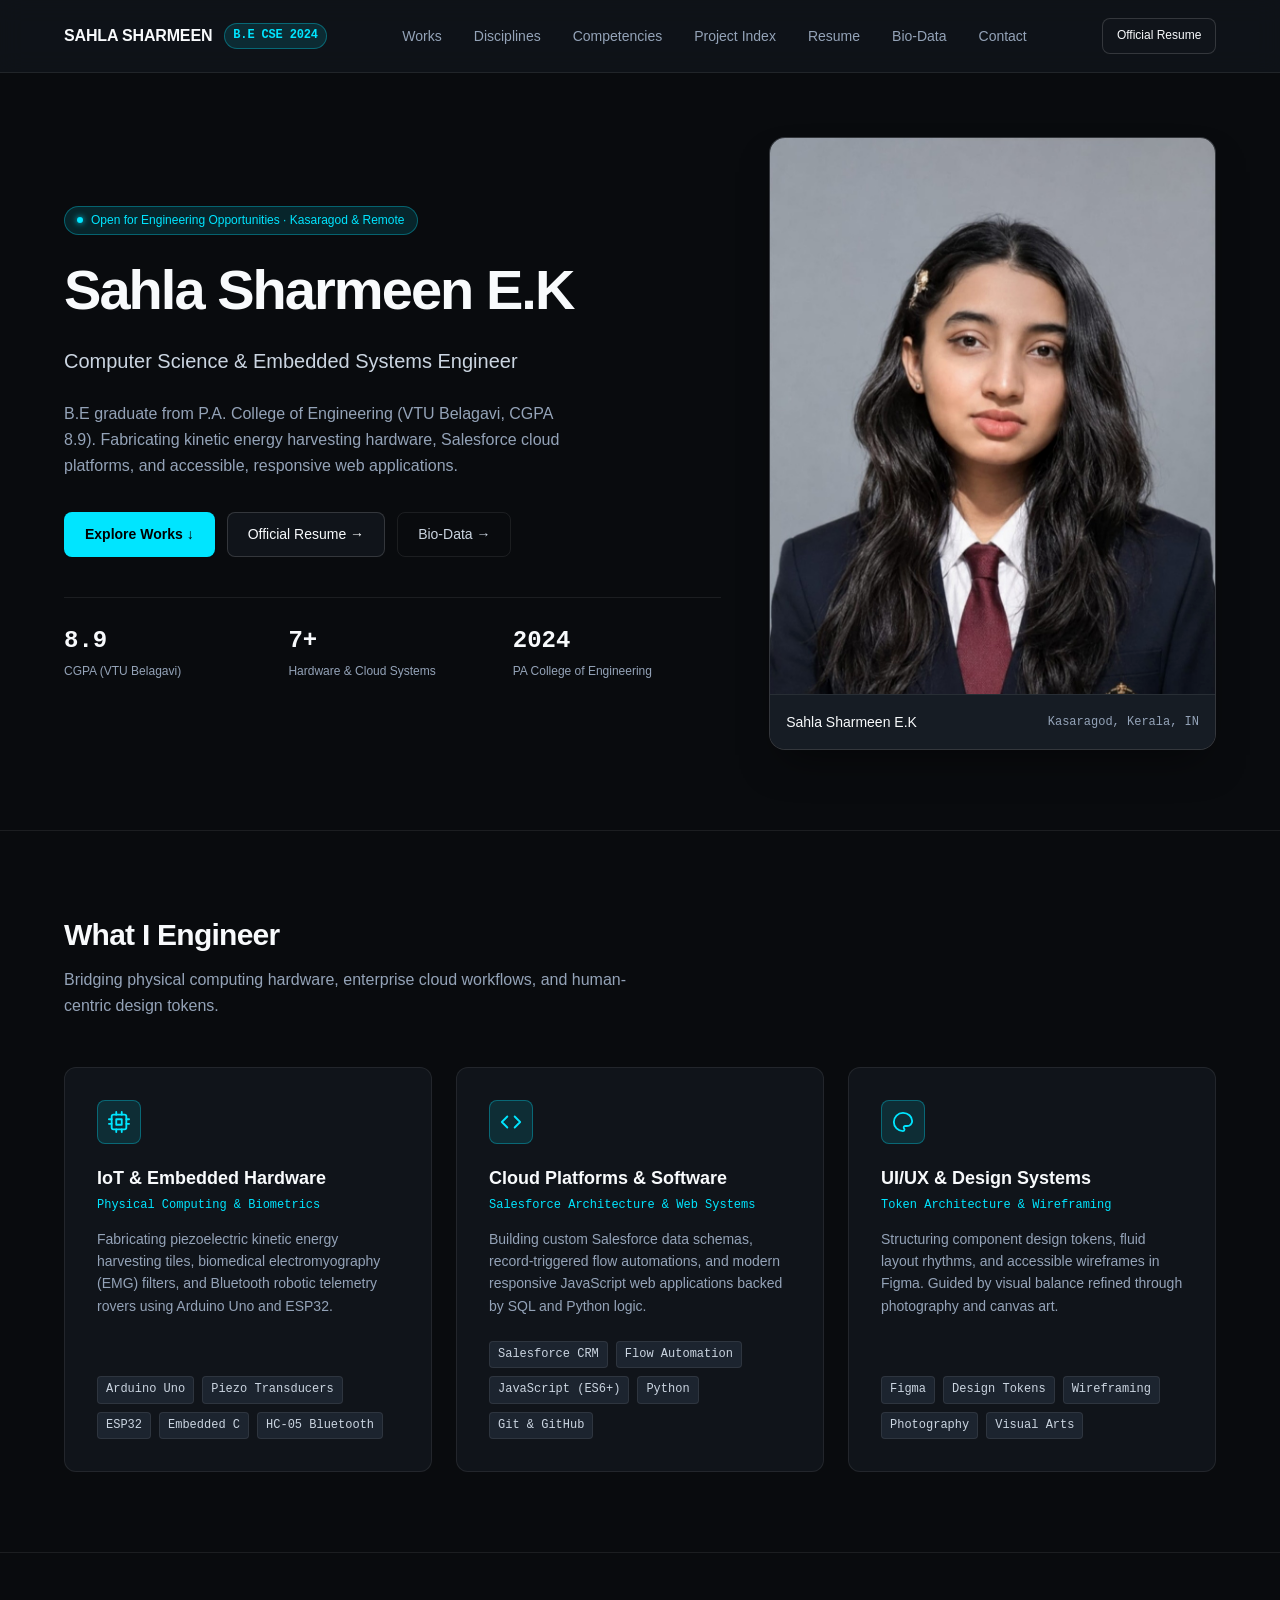
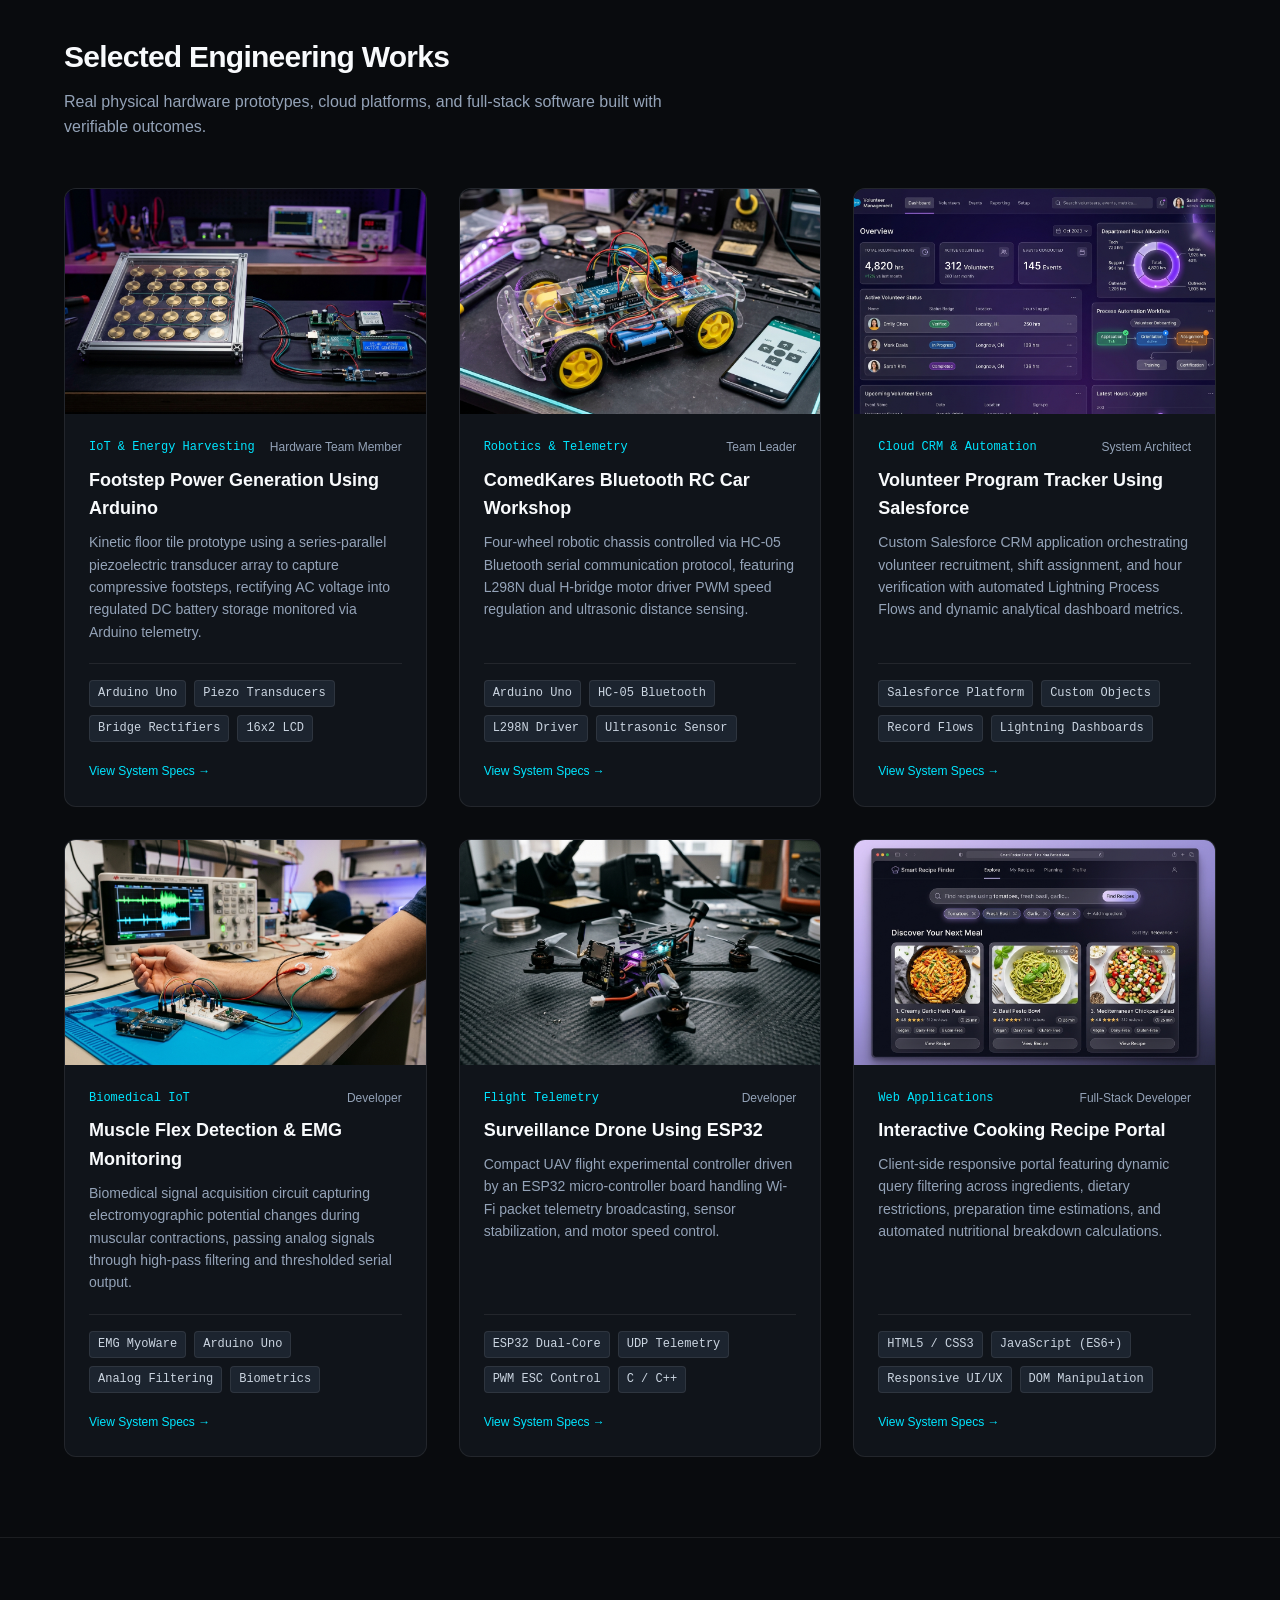
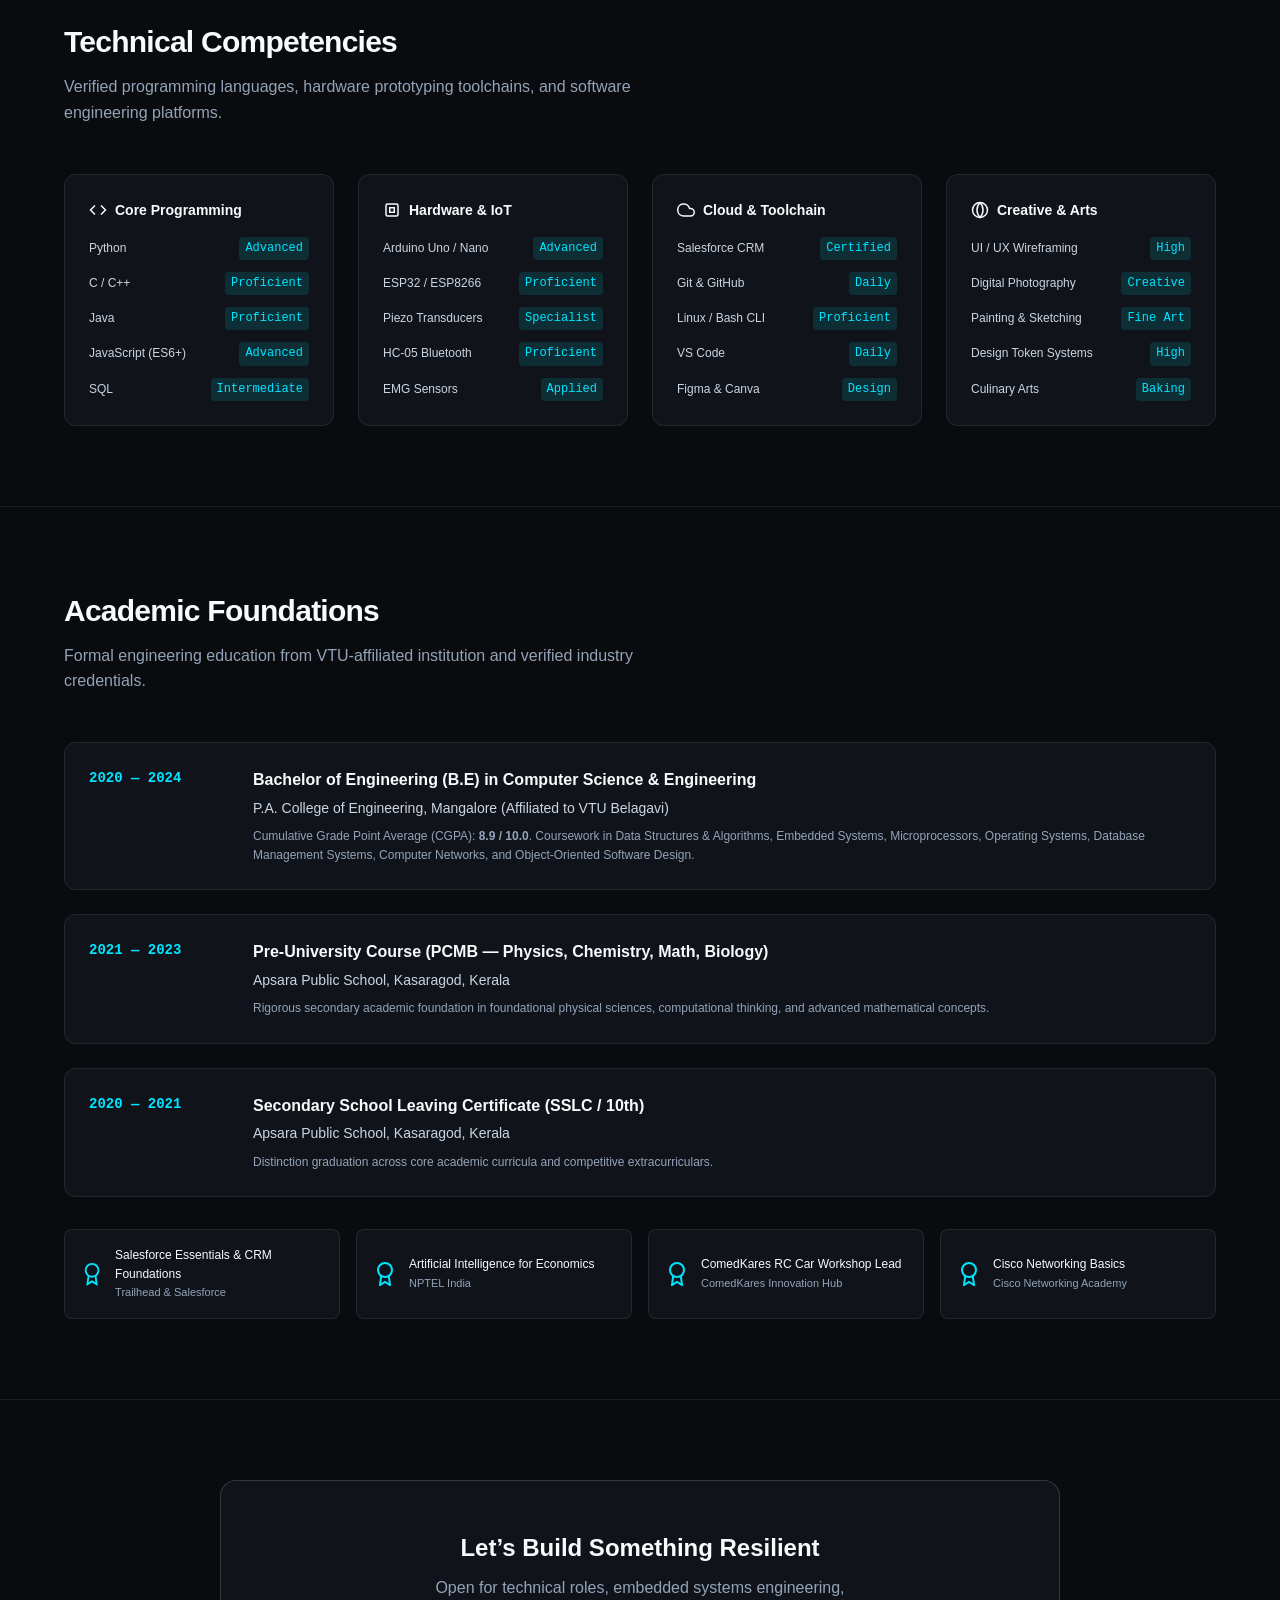
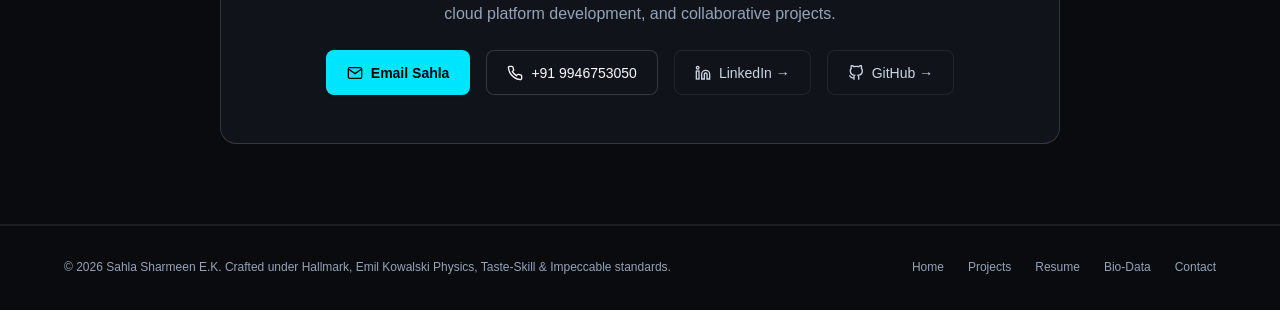
==== commit f7b2108f: "Rebuild website from scratch: remove 3D model, elevate with Impeccable, Emil Skills, Taste Skills, a" ====
--- a/index.html
+++ b/index.html
@@ -1,413 +1,589 @@
 <!DOCTYPE html>
-<html lang="en" data-type="software">
+<html lang="en">
 <head>
   <meta charset="UTF-8">
-  <meta name="viewport" content="width=device-width, initial-scale=1.0, viewport-fit=cover">
-  <meta name="site-kind" content="tech">
-  <meta name="description" content="Sahla Sharmeen E.K - Computer Science & Embedded Systems Engineer. B.E graduate from P.A. College of Engineering (VTU, CGPA 8.9). Fabricating kinetic energy harvesting hardware, Salesforce cloud platforms, and responsive web systems.">
-  <title>Sahla Sharmeen E.K — Computer Science &amp; Embedded Systems Engineer</title>
-  
-  <link rel="stylesheet" href="css/tokens.css?v=20261111_v2">
-  <link rel="stylesheet" href="css/style.css?v=20261111_v2">
+  <meta name="viewport" content="width=device-width, initial-scale=1.0">
+  <title>Sahla Sharmeen E.K — Computer Science & Embedded Systems Engineer</title>
+  <meta name="description" content="Engineering portfolio of Sahla Sharmeen E.K. Computer Science graduate (VTU Class of 2024, 8.9 CGPA) developing embedded IoT hardware, kinetic energy harvesters, and scalable cloud systems.">
+  <meta name="theme-color" content="#090b0e">
+  <meta name="author" content="Sahla Sharmeen E.K">
+
+  <!-- Open Graph -->
+  <meta property="og:title" content="Sahla Sharmeen E.K — Computer Science & Embedded Systems Engineer">
+  <meta property="og:description" content="Engineering portfolio of Sahla Sharmeen E.K. Kinetic energy harvesting, embedded sensor systems, and responsive web platforms.">
+  <meta property="og:type" content="website">
+  <meta property="og:url" content="https://shahalasharmeen.github.io/">
+  <meta property="og:image" content="assets/images/Passport Size.jpeg">
+
+  <!-- Canonical Stylesheets -->
+  <link rel="stylesheet" href="css/tokens.css?v=20261111_scratch">
+  <link rel="stylesheet" href="css/style.css?v=20261111_scratch">
 </head>
 <body>
 
-  <!-- Site Navigation -->
-  <header class="site-header" role="banner">
-    <div class="container nav-container">
-      <a href="index.html" class="brand-link" aria-label="Sahla Sharmeen Homepage">
-        <span class="brand-mark">SS</span>
-        <span>Sahla Sharmeen</span>
+  <!-- Site Navigation Header -->
+  <header class="site-header">
+    <div class="container header-inner">
+      <a href="index.html" class="brand-logo" aria-label="Sahla Sharmeen Home">
+        <span class="brand-name">SAHLA SHARMEEN</span>
+        <span class="brand-tag">B.E CSE 2024</span>
       </a>
 
-      <nav aria-label="Primary Navigation">
-        <ul class="nav-links">
-          <li class="nav-item"><a href="index.html" class="active">Overview</a></li>
-          <li class="nav-item"><a href="projects.html">Works &amp; Systems</a></li>
-          <li class="nav-item"><a href="resume.html">Resume</a></li>
-          <li class="nav-item"><a href="biodata.html">Bio-Data</a></li>
-          <li class="nav-item"><a href="contact.html">Contact</a></li>
-        </ul>
+      <nav class="nav-desktop" aria-label="Main Navigation">
+        <a href="#works" class="nav-link">Works</a>
+        <a href="#disciplines" class="nav-link">Disciplines</a>
+        <a href="#skills" class="nav-link">Competencies</a>
+        <a href="projects.html" class="nav-link">Project Index</a>
+        <a href="resume.html" class="nav-link">Resume</a>
+        <a href="biodata.html" class="nav-link">Bio-Data</a>
+        <a href="contact.html" class="nav-link">Contact</a>
       </nav>
 
-      <div class="nav-actions">
-        <a href="Resume.pdf" class="btn btn-secondary btn-sm" download>
-          <svg width="14" height="14" viewBox="0 0 24 24" fill="none" stroke="currentColor" stroke-width="2"><path d="M21 15v4a2 2 0 0 1-2 2H5a2 2 0 0 1-2-2v-4"></path><polyline points="7 10 12 15 17 10"></polyline><line x1="12" y1="15" x2="12" y2="3"></line></svg>
-          <span>PDF Resume</span>
-        </a>
-        <button class="mobile-nav-toggle" id="mobile-nav-toggle" aria-label="Open mobile navigation menu">
-          <svg width="20" height="20" viewBox="0 0 24 24" fill="none" stroke="currentColor" stroke-width="2"><line x1="3" y1="12" x2="21" y2="12"></line><line x1="3" y1="6" x2="21" y2="6"></line><line x1="3" y1="18" x2="21" y2="18"></line></svg>
+      <div class="header-actions">
+        <a href="resume.html" class="btn btn-secondary btn-sm">Official Resume</a>
+        <button type="button" class="mobile-toggle" id="mobileMenuToggle" aria-label="Toggle navigation menu" aria-expanded="false">
+          <svg width="22" height="22" viewBox="0 0 24 24" fill="none" stroke="currentColor" stroke-width="2" stroke-linecap="round" stroke-linejoin="round">
+            <line x1="3" y1="12" x2="21" y2="12"></line>
+            <line x1="3" y1="6" x2="21" y2="6"></line>
+            <line x1="3" y1="18" x2="21" y2="18"></line>
+          </svg>
         </button>
       </div>
     </div>
   </header>
 
-  <!-- Mobile Navigation Drawer -->
-  <aside class="mobile-drawer" id="mobile-drawer" aria-hidden="true">
-    <div class="mobile-drawer-panel">
-      <div>
-        <div class="mobile-drawer-header">
-          <div class="brand-link">
-            <span class="brand-mark">SS</span>
-            <span>Sahla Sharmeen</span>
-          </div>
-          <button class="mobile-drawer-close" id="mobile-drawer-close" aria-label="Close menu">
-            <svg width="20" height="20" viewBox="0 0 24 24" fill="none" stroke="currentColor" stroke-width="2"><line x1="18" y1="6" x2="6" y2="18"></line><line x1="6" y1="6" x2="18" y2="18"></line></svg>
-          </button>
-        </div>
-        <ul class="mobile-drawer-nav">
-          <li><a href="index.html" class="active">Overview</a></li>
-          <li><a href="projects.html">Works &amp; Systems</a></li>
-          <li><a href="resume.html">Resume</a></li>
-          <li><a href="biodata.html">Bio-Data</a></li>
-          <li><a href="contact.html">Contact</a></li>
-        </ul>
-      </div>
-      <div style="padding-top: var(--space-4); border-top: 1px solid var(--color-border-subtle);">
-        <a href="Resume.pdf" class="btn btn-primary" style="width: 100%;" download>Download Resume PDF</a>
-      </div>
-    </div>
-  </aside>
-
-  <main>
-    <!-- 1. Hero Section (Editorial Stage) -->
+  <!-- Mobile Drawer Menu -->
+  <div class="mobile-drawer" id="mobileNavDrawer" aria-hidden="true">
+    <a href="index.html" class="mobile-nav-link active">Home</a>
+    <a href="#works" class="mobile-nav-link">Selected Works</a>
+    <a href="#disciplines" class="mobile-nav-link">Disciplines</a>
+    <a href="#skills" class="mobile-nav-link">Competencies</a>
+    <a href="projects.html" class="mobile-nav-link">Projects Index</a>
+    <a href="resume.html" class="mobile-nav-link">Official Resume</a>
+    <a href="biodata.html" class="mobile-nav-link">Bio-Data</a>
+    <a href="contact.html" class="mobile-nav-link">Contact</a>
+  </div>
+
+  <main id="main">
+
+    <!-- 1. Editorial Hero Section -->
     <section class="hero-section" aria-label="Introduction">
       <div class="container hero-grid">
-        
-        <!-- Left: Text & Signals -->
         <div class="hero-content">
-          <div class="hero-status-pill">
-            <span class="status-dot"></span>
-            <span>Open for Engineering Roles &bull; Kasaragod, India</span>
-          </div>
-          <h1 class="hero-headline">Sahla Sharmeen E.K</h1>
-          <p class="hero-discipline">Computer Science &amp; Embedded Systems Engineer</p>
+          <div class="hero-status">
+            <span class="status-indicator"></span>
+            Open for Engineering Opportunities · Kasaragod &amp; Remote
+          </div>
+
+          <h1 class="hero-title">Sahla Sharmeen E.K</h1>
+          <div class="hero-discipline">Computer Science &amp; Embedded Systems Engineer</div>
+
           <p class="hero-lead">
-            B.E graduate from P.A. College of Engineering (VTU, CGPA 8.9). Fabricating kinetic energy harvesting hardware, Salesforce cloud platforms, and responsive web systems.
+            B.E graduate from P.A. College of Engineering (VTU Belagavi, CGPA 8.9). Fabricating kinetic energy harvesting hardware, Salesforce cloud platforms, and accessible, responsive web applications.
           </p>
 
           <div class="hero-actions">
-            <a href="projects.html" class="btn btn-primary">Explore Engineering Works</a>
-            <a href="resume.html" class="btn btn-secondary">Official Resume</a>
-            <a href="biodata.html" class="btn btn-secondary">Bio-Data Profile</a>
-          </div>
-
-          <!-- Verified Real Metrics (Hallmark Floor: zero invented numbers) -->
+            <a href="#works" class="btn btn-primary">Explore Works ↓</a>
+            <a href="resume.html" class="btn btn-secondary">Official Resume &rarr;</a>
+            <a href="biodata.html" class="btn btn-ghost">Bio-Data &rarr;</a>
+          </div>
+
           <div class="hero-metrics">
             <div class="metric-item">
-              <span class="metric-number">8.9</span>
-              <span class="metric-label">VTU CGPA (Honors)</span>
+              <span class="metric-val">8.9</span>
+              <span class="metric-lbl">CGPA (VTU Belagavi)</span>
             </div>
             <div class="metric-item">
-              <span class="metric-number">6+</span>
-              <span class="metric-label">Fabricated Systems</span>
+              <span class="metric-val">7+</span>
+              <span class="metric-lbl">Hardware &amp; Cloud Systems</span>
             </div>
             <div class="metric-item">
-              <span class="metric-number">2024</span>
-              <span class="metric-label">B.E Graduate Year</span>
-            </div>
-          </div>
-        </div>
-
-        <!-- Right: Authentic Portrait & Systems Framing -->
-        <div class="hero-visual-card">
-          <div class="portrait-frame">
-            <img src="assets/images/Passport Size.jpeg" alt="Sahla Sharmeen E.K - Portrait" fetchpriority="high">
-          </div>
-          <div class="portrait-footer">
-            <div class="portrait-info">
-              <span class="portrait-name">Sahla Sharmeen E.K</span>
-              <span class="portrait-role">P.A. College of Engineering (CSE)</span>
-            </div>
-            <div class="chips-row">
-              <span class="chip">IoT Hardware</span>
-              <span class="chip">Salesforce CRM</span>
-            </div>
-          </div>
-        </div>
-
+              <span class="metric-val">2024</span>
+              <span class="metric-lbl">PA College of Engineering</span>
+            </div>
+          </div>
+        </div>
+
+        <!-- Architectural Portrait Frame -->
+        <div class="hero-portrait-frame">
+          <div class="portrait-image-wrap">
+            <img src="assets/images/Passport Size.jpeg" alt="Sahla Sharmeen E.K" class="portrait-img" loading="eager" fetchpriority="high">
+          </div>
+          <div class="portrait-caption-bar">
+            <span class="portrait-name">Sahla Sharmeen E.K</span>
+            <span class="portrait-sub">Kasaragod, Kerala, IN</span>
+          </div>
+        </div>
       </div>
     </section>
 
-    <!-- 2. What I Do: Engineering Pillars (Taste-Skill 3-Column System) -->
-    <section class="section-padding" aria-label="Core Engineering Disciplines">
+    <!-- 2. Engineering Disciplines Section -->
+    <section class="section" id="disciplines" aria-label="What I Engineer">
       <div class="container">
         <div class="section-header">
-          <h2 class="section-title">Engineering Disciplines</h2>
-          <p class="section-desc">Integrating physical micro-electronics, cloud platforms, and human-centric software interfaces.</p>
-        </div>
-
-        <div class="pillars-grid">
-          <!-- Pillar 1: Embedded IoT -->
-          <article class="pillar-card">
-            <div class="pillar-icon-box">
-              <svg width="22" height="22" viewBox="0 0 24 24" fill="none" stroke="currentColor" stroke-width="2"><rect x="4" y="4" width="16" height="16" rx="2"></rect><rect x="9" y="9" width="6" height="6"></rect><line x1="9" y1="1" x2="9" y2="4"></line><line x1="15" y1="1" x2="15" y2="4"></line><line x1="9" y1="20" x2="9" y2="23"></line><line x1="15" y1="20" x2="15" y2="23"></line><line x1="20" y1="9" x2="23" y2="9"></line><line x1="20" y1="14" x2="23" y2="14"></line><line x1="1" y1="9" x2="4" y2="9"></line><line x1="1" y1="14" x2="4" y2="14"></line></svg>
-            </div>
-            <h3 class="pillar-title">Embedded IoT &amp; Hardware</h3>
-            <p class="pillar-subtitle">Sensors &amp; Microcontrollers</p>
-            <p class="pillar-body">Designing physical computing prototypes with Arduino Uno, ESP32, piezoelectric transducers, EMG bio-amplifiers, and wireless RF modules.</p>
-            <div class="pillar-tags">
-              <span class="tag-badge">Arduino Uno</span>
-              <span class="tag-badge">ESP32</span>
-              <span class="tag-badge">Piezo Harvester</span>
-              <span class="tag-badge">Embedded C</span>
-            </div>
-          </article>
-
-          <!-- Pillar 2: Cloud Software -->
-          <article class="pillar-card">
-            <div class="pillar-icon-box">
-              <svg width="22" height="22" viewBox="0 0 24 24" fill="none" stroke="currentColor" stroke-width="2"><polyline points="16 18 22 12 16 6"></polyline><polyline points="8 6 2 12 8 18"></polyline></svg>
-            </div>
-            <h3 class="pillar-title">Cloud &amp; Web Systems</h3>
-            <p class="pillar-subtitle">Platforms &amp; Architecture</p>
-            <p class="pillar-body">Building robust cloud systems with Salesforce CRM, record-triggered automation flows, and high-performance web frontends in modern JavaScript.</p>
-            <div class="pillar-tags">
-              <span class="tag-badge">Salesforce CRM</span>
-              <span class="tag-badge">Process Automation</span>
-              <span class="tag-badge">JavaScript (ES6+)</span>
-              <span class="tag-badge">Python</span>
-            </div>
-          </article>
-
-          <!-- Pillar 3: UI/UX & Craft -->
-          <article class="pillar-card">
-            <div class="pillar-icon-box">
-              <svg width="22" height="22" viewBox="0 0 24 24" fill="none" stroke="currentColor" stroke-width="2"><circle cx="12" cy="12" r="10"></circle><polygon points="12 8 8 12 12 16 16 12 12 8"></polygon></svg>
-            </div>
-            <h3 class="pillar-title">UI/UX &amp; Design Systems</h3>
-            <p class="pillar-subtitle">Interaction &amp; Tokens</p>
-            <p class="pillar-body">Structuring clear wireframes, design tokens, and fluid layout rhythms in Figma. Bridging technical logic with visual restraint.</p>
-            <div class="pillar-tags">
-              <span class="tag-badge">Figma</span>
-              <span class="tag-badge">Design Tokens</span>
-              <span class="tag-badge">Interaction Systems</span>
-              <span class="tag-badge">Accessibility</span>
+          <h2 class="section-title">What I Engineer</h2>
+          <p class="section-subtitle">Bridging physical computing hardware, enterprise cloud workflows, and human-centric design tokens.</p>
+        </div>
+
+        <div class="disciplines-grid">
+          <!-- Card 1: Hardware & IoT -->
+          <article class="discipline-card">
+            <div class="discipline-icon">
+              <svg width="22" height="22" viewBox="0 0 24 24" fill="none" stroke="currentColor" stroke-width="2" stroke-linecap="round" stroke-linejoin="round">
+                <rect x="4" y="4" width="16" height="16" rx="2"></rect>
+                <rect x="9" y="9" width="6" height="6"></rect>
+                <line x1="9" y1="1" x2="9" y2="4"></line>
+                <line x1="15" y1="1" x2="15" y2="4"></line>
+                <line x1="9" y1="20" x2="9" y2="23"></line>
+                <line x1="15" y1="20" x2="15" y2="23"></line>
+                <line x1="20" y1="9" x2="23" y2="9"></line>
+                <line x1="20" y1="14" x2="23" y2="14"></line>
+                <line x1="1" y1="9" x2="4" y2="9"></line>
+                <line x1="1" y1="14" x2="4" y2="14"></line>
+              </svg>
+            </div>
+            <h3 class="discipline-title">IoT &amp; Embedded Hardware</h3>
+            <div class="discipline-focus">Physical Computing &amp; Biometrics</div>
+            <p class="discipline-desc">
+              Fabricating piezoelectric kinetic energy harvesting tiles, biomedical electromyography (EMG) filters, and Bluetooth robotic telemetry rovers using Arduino Uno and ESP32.
+            </p>
+            <div class="discipline-tags">
+              <span class="tech-tag">Arduino Uno</span>
+              <span class="tech-tag">Piezo Transducers</span>
+              <span class="tech-tag">ESP32</span>
+              <span class="tech-tag">Embedded C</span>
+              <span class="tech-tag">HC-05 Bluetooth</span>
+            </div>
+          </article>
+
+          <!-- Card 2: Cloud & Software -->
+          <article class="discipline-card">
+            <div class="discipline-icon">
+              <svg width="22" height="22" viewBox="0 0 24 24" fill="none" stroke="currentColor" stroke-width="2" stroke-linecap="round" stroke-linejoin="round">
+                <polyline points="16 18 22 12 16 6"></polyline>
+                <polyline points="8 6 2 12 8 18"></polyline>
+              </svg>
+            </div>
+            <h3 class="discipline-title">Cloud Platforms &amp; Software</h3>
+            <div class="discipline-focus">Salesforce Architecture &amp; Web Systems</div>
+            <p class="discipline-desc">
+              Building custom Salesforce data schemas, record-triggered flow automations, and modern responsive JavaScript web applications backed by SQL and Python logic.
+            </p>
+            <div class="discipline-tags">
+              <span class="tech-tag">Salesforce CRM</span>
+              <span class="tech-tag">Flow Automation</span>
+              <span class="tech-tag">JavaScript (ES6+)</span>
+              <span class="tech-tag">Python</span>
+              <span class="tech-tag">Git &amp; GitHub</span>
+            </div>
+          </article>
+
+          <!-- Card 3: UI/UX & Design Systems -->
+          <article class="discipline-card">
+            <div class="discipline-icon">
+              <svg width="22" height="22" viewBox="0 0 24 24" fill="none" stroke="currentColor" stroke-width="2" stroke-linecap="round" stroke-linejoin="round">
+                <path d="M12 2C6.5 2 2 6.5 2 12s4.5 10 10 10c.926 0 1.648-.746 1.648-1.688 0-.437-.18-.835-.437-1.125-.29-.289-.438-.652-.438-1.125a1.64 1.64 0 0 1 1.668-1.668h1.996c3.051 0 5.555-2.503 5.555-5.554C21.965 6.012 17.461 2 12 2z"></path>
+              </svg>
+            </div>
+            <h3 class="discipline-title">UI/UX &amp; Design Systems</h3>
+            <div class="discipline-focus">Token Architecture &amp; Wireframing</div>
+            <p class="discipline-desc">
+              Structuring component design tokens, fluid layout rhythms, and accessible wireframes in Figma. Guided by visual balance refined through photography and canvas art.
+            </p>
+            <div class="discipline-tags">
+              <span class="tech-tag">Figma</span>
+              <span class="tech-tag">Design Tokens</span>
+              <span class="tech-tag">Wireframing</span>
+              <span class="tech-tag">Photography</span>
+              <span class="tech-tag">Visual Arts</span>
             </div>
           </article>
         </div>
       </div>
     </section>
 
-    <!-- 3. Dealt Moment: Live Hardware & Cloud Telemetry Console (Taste-Skill) -->
-    <section class="section-padding" style="background-color: var(--color-bg-elevated); border-block: 1px solid var(--color-border-subtle);" aria-label="Interactive Systems Console">
+    <!-- 3. Selected Engineering Works -->
+    <section class="section" id="works" aria-label="Selected Engineering Works">
       <div class="container">
         <div class="section-header">
-          <h2 class="section-title">Hardware &amp; Cloud Telemetry Workbench</h2>
-          <p class="section-desc">Sample production logic from kinetic energy harvesting and cloud automation pipelines.</p>
-        </div>
-
-        <div class="workbench-card">
-          <div class="workbench-header">
-            <div class="workbench-tabs">
-              <button class="workbench-tab active" data-target="tab-arduino">Arduino_Kinetic_Harvester.ino</button>
-              <button class="workbench-tab" data-target="tab-salesforce">Volunteer_Approval_Flow.cls</button>
-            </div>
-            <span style="font-family: var(--font-mono); font-size: var(--text-xs); color: var(--color-accent);">STATUS: COMPILED &bull; 100% OK</span>
-          </div>
-
-          <!-- Arduino Panel -->
-          <div class="workbench-body workbench-code-panel" id="tab-arduino">
-<pre><code><span class="code-comment">// Footstep Kinetic Power Harvesting with Arduino Uno & LCD Telemetry</span>
-<span class="code-keyword">#include</span> &lt;LiquidCrystal.h&gt;
-
-<span class="code-keyword">const int</span> PIEZO_ANALOG_PIN = A0;
-<span class="code-keyword">float</span> harvestedVoltage = 0.0;
-<span class="code-keyword">unsigned long</span> stepCount = 0;
-
-<span class="code-keyword">void</span> <span class="code-fn">setup</span>() {
-  Serial.<span class="code-fn">begin</span>(9600);
-  pinMode(PIEZO_ANALOG_PIN, INPUT);
-}
-
-<span class="code-keyword">void</span> <span class="code-fn">loop</span>() {
-  <span class="code-keyword">int</span> rawSignal = analogRead(PIEZO_ANALOG_PIN);
-  <span class="code-keyword">if</span> (rawSignal &gt; 120) {
-    stepCount++;
-    harvestedVoltage = (rawSignal * 5.0) / 1023.0;
-    Serial.<span class="code-fn">print</span>(<span class="code-str">"Kinetic Harvest: "</span>);
-    Serial.<span class="code-fn">print</span>(harvestedVoltage);
-    Serial.<span class="code-fn">println</span>(<span class="code-str">" V | Charging Battery..."</span>);
-  }
-  delay(100);
-}</code></pre>
-          </div>
-
-          <!-- Salesforce Panel -->
-          <div class="workbench-body workbench-code-panel" id="tab-salesforce" style="display: none;">
-<pre><code><span class="code-comment">// Salesforce Automation: Volunteer Program Verification Flow</span>
-<span class="code-keyword">public with sharing class</span> <span class="code-fn">VolunteerProgramVerification</span> {
-  <span class="code-keyword">public static void</span> <span class="code-fn">evaluateParticipation</span>(List&lt;Volunteer_Hours__c&gt; logs) {
-    <span class="code-keyword">for</span> (Volunteer_Hours__c log : logs) {
-      <span class="code-keyword">if</span> (log.Hours_Logged__c &gt;= 40.0 &amp;&amp; log.Status__c == <span class="code-str">'Approved'</span>) {
-        log.Milestone_Certificate__c = <span class="code-keyword">true</span>;
-        log.Notification_Trigger__c = Datetime.<span class="code-fn">now</span>();
-      }
-    }
-    <span class="code-keyword">update</span> logs;
-  }
-}</code></pre>
-          </div>
-        </div>
-      </div>
-    </section>
-
-    <!-- 4. Featured Engineering Works -->
-    <section class="section-padding" id="works" aria-label="Featured Engineering Works">
-      <div class="container">
-        <div class="section-header" style="display: flex; justify-content: space-between; align-items: flex-end; flex-wrap: wrap; gap: var(--space-4);">
-          <div>
-            <h2 class="section-title">Selected Works &amp; Systems</h2>
-            <p class="section-desc">Hardware telemetry, cloud pipelines, and web applications fabricated by Sahla.</p>
-          </div>
-          <a href="projects.html" class="btn btn-secondary">View All Systems &rarr;</a>
+          <h2 class="section-title">Selected Engineering Works</h2>
+          <p class="section-subtitle">Real physical hardware prototypes, cloud platforms, and full-stack software built with verifiable outcomes.</p>
         </div>
 
         <div class="works-grid">
+
           <!-- Project 1: Footstep Power -->
           <article class="work-card">
-            <div class="work-image-frame">
-              <img src="assets/images/projects/footstep-power.jpg" alt="Footstep Power Generation Prototype" loading="lazy">
-            </div>
-            <div class="work-content">
-              <div class="work-meta">
+            <div class="work-thumbnail-wrap">
+              <img src="assets/images/projects/footstep-power.jpg" alt="Footstep Power Generation using Piezoelectric Sensors" class="work-img" loading="lazy">
+            </div>
+            <div class="work-body">
+              <div class="work-category-row">
                 <span class="work-category">IoT &amp; Energy Harvesting</span>
-                <span class="work-year">2024</span>
+                <span class="work-role">Hardware Team Member</span>
               </div>
               <h3 class="work-title">Footstep Power Generation Using Arduino</h3>
-              <p class="work-description">Kinetic energy harvesting system utilizing piezoelectric transducer tile arrays, full-wave bridge rectifiers, and 16x2 LCD telemetry to power smart urban infrastructure.</p>
+              <p class="work-desc">
+                Kinetic floor tile prototype using a series-parallel piezoelectric transducer array to capture compressive footsteps, rectifying AC voltage into regulated DC battery storage monitored via Arduino telemetry.
+              </p>
               <div class="work-specs">
-                <span class="tag-badge">Arduino Uno</span>
-                <span class="tag-badge">Piezo Sensors</span>
-                <span class="tag-badge">Bridge Rectifier</span>
-                <span class="tag-badge">Renewable Tech</span>
-              </div>
-            </div>
-          </article>
-
-          <!-- Project 2: RC Car -->
+                <span class="tech-tag">Arduino Uno</span>
+                <span class="tech-tag">Piezo Transducers</span>
+                <span class="tech-tag">Bridge Rectifiers</span>
+                <span class="tech-tag">16x2 LCD</span>
+              </div>
+              <div class="work-footer">
+                <a href="projects.html#footstep-power" class="work-link">View System Specs &rarr;</a>
+              </div>
+            </div>
+          </article>
+
+          <!-- Project 2: Bluetooth RC Car -->
           <article class="work-card">
-            <div class="work-image-frame">
-              <img src="assets/images/projects/bluetooth-rc-car.jpg" alt="ComedKares Bluetooth RC Car" loading="lazy">
-            </div>
-            <div class="work-content">
-              <div class="work-meta">
+            <div class="work-thumbnail-wrap">
+              <img src="assets/images/projects/bluetooth-rc-car.jpg" alt="ComedKares Bluetooth RC Car Workshop Rover" class="work-img" loading="lazy">
+            </div>
+            <div class="work-body">
+              <div class="work-category-row">
                 <span class="work-category">Robotics &amp; Telemetry</span>
-                <span class="work-year">2024</span>
-              </div>
-              <h3 class="work-title">ComedKares RC Car Workshop</h3>
-              <p class="work-description">Led an engineering team building an intelligent wireless RC rover powered by HC-05 Bluetooth transceiver, dual L298N H-Bridge motor shields, and obstacle avoidance sensors.</p>
+                <span class="work-role">Team Leader</span>
+              </div>
+              <h3 class="work-title">ComedKares Bluetooth RC Car Workshop</h3>
+              <p class="work-desc">
+                Four-wheel robotic chassis controlled via HC-05 Bluetooth serial communication protocol, featuring L298N dual H-bridge motor driver PWM speed regulation and ultrasonic distance sensing.
+              </p>
               <div class="work-specs">
-                <span class="tag-badge">Team Lead</span>
-                <span class="tag-badge">HC-05 Bluetooth</span>
-                <span class="tag-badge">L298N Driver</span>
-                <span class="tag-badge">PWM Control</span>
+                <span class="tech-tag">Arduino Uno</span>
+                <span class="tech-tag">HC-05 Bluetooth</span>
+                <span class="tech-tag">L298N Driver</span>
+                <span class="tech-tag">Ultrasonic Sensor</span>
+              </div>
+              <div class="work-footer">
+                <a href="projects.html#rc-car" class="work-link">View System Specs &rarr;</a>
               </div>
             </div>
           </article>
 
           <!-- Project 3: Salesforce Volunteer Tracker -->
           <article class="work-card">
-            <div class="work-image-frame">
-              <img src="assets/images/projects/salesforce-tracker.jpg" alt="Salesforce Volunteer Program Tracker" loading="lazy">
-            </div>
-            <div class="work-content">
-              <div class="work-meta">
-                <span class="work-category">Cloud Enterprise Platform</span>
-                <span class="work-year">2024</span>
-              </div>
-              <h3 class="work-title">Volunteer Program Tracker</h3>
-              <p class="work-description">Architected custom Salesforce CRM schema, record-triggered automation flows, multi-tier approval mechanisms, and analytics executive reporting dashboards.</p>
+            <div class="work-thumbnail-wrap">
+              <img src="assets/images/projects/salesforce-tracker.jpg" alt="Salesforce Volunteer Program Tracker CRM" class="work-img" loading="lazy">
+            </div>
+            <div class="work-body">
+              <div class="work-category-row">
+                <span class="work-category">Cloud CRM &amp; Automation</span>
+                <span class="work-role">System Architect</span>
+              </div>
+              <h3 class="work-title">Volunteer Program Tracker Using Salesforce</h3>
+              <p class="work-desc">
+                Custom Salesforce CRM application orchestrating volunteer recruitment, shift assignment, and hour verification with automated Lightning Process Flows and dynamic analytical dashboard metrics.
+              </p>
               <div class="work-specs">
-                <span class="tag-badge">Lead Architect</span>
-                <span class="tag-badge">Salesforce CRM</span>
-                <span class="tag-badge">Process Automation</span>
-                <span class="tag-badge">Dashboards</span>
-              </div>
-            </div>
-          </article>
-
-          <!-- Project 4: EMG Sensor -->
+                <span class="tech-tag">Salesforce Platform</span>
+                <span class="tech-tag">Custom Objects</span>
+                <span class="tech-tag">Record Flows</span>
+                <span class="tech-tag">Lightning Dashboards</span>
+              </div>
+              <div class="work-footer">
+                <a href="projects.html#salesforce-tracker" class="work-link">View System Specs &rarr;</a>
+              </div>
+            </div>
+          </article>
+
+          <!-- Project 4: EMG Biomedical Health Sensor -->
           <article class="work-card">
-            <div class="work-image-frame">
-              <img src="assets/images/projects/emg-sensor.jpg" alt="Muscle Flex Detection System" loading="lazy">
-            </div>
-            <div class="work-content">
-              <div class="work-meta">
+            <div class="work-thumbnail-wrap">
+              <img src="assets/images/projects/emg-sensor.jpg" alt="Muscle Flex Detection &amp; IoT Monitoring EMG" class="work-img" loading="lazy">
+            </div>
+            <div class="work-body">
+              <div class="work-category-row">
                 <span class="work-category">Biomedical IoT</span>
-                <span class="work-year">2024</span>
-              </div>
-              <h3 class="work-title">Muscle Flex Detection &amp; IoT System</h3>
-              <p class="work-description">Biomedical electromyography (EMG) monitoring device that amplifies muscle potential, filters physiological noise, and transmits real-time telemetry to clinical endpoints.</p>
+                <span class="work-role">Developer</span>
+              </div>
+              <h3 class="work-title">Muscle Flex Detection &amp; EMG Monitoring</h3>
+              <p class="work-desc">
+                Biomedical signal acquisition circuit capturing electromyographic potential changes during muscular contractions, passing analog signals through high-pass filtering and thresholded serial output.
+              </p>
               <div class="work-specs">
-                <span class="tag-badge">EMG Bio-Sensors</span>
-                <span class="tag-badge">Signal Filtering</span>
-                <span class="tag-badge">ESP32</span>
-                <span class="tag-badge">Telemetry</span>
-              </div>
-            </div>
-          </article>
+                <span class="tech-tag">EMG MyoWare</span>
+                <span class="tech-tag">Arduino Uno</span>
+                <span class="tech-tag">Analog Filtering</span>
+                <span class="tech-tag">Biometrics</span>
+              </div>
+              <div class="work-footer">
+                <a href="projects.html#emg-sensor" class="work-link">View System Specs &rarr;</a>
+              </div>
+            </div>
+          </article>
+
+          <!-- Project 5: ESP32 Surveillance Drone -->
+          <article class="work-card">
+            <div class="work-thumbnail-wrap">
+              <img src="assets/images/projects/surveillance-drone.jpg" alt="Surveillance Drone Platform using ESP32" class="work-img" loading="lazy">
+            </div>
+            <div class="work-body">
+              <div class="work-category-row">
+                <span class="work-category">Flight Telemetry</span>
+                <span class="work-role">Developer</span>
+              </div>
+              <h3 class="work-title">Surveillance Drone Using ESP32</h3>
+              <p class="work-desc">
+                Compact UAV flight experimental controller driven by an ESP32 micro-controller board handling Wi-Fi packet telemetry broadcasting, sensor stabilization, and motor speed control.
+              </p>
+              <div class="work-specs">
+                <span class="tech-tag">ESP32 Dual-Core</span>
+                <span class="tech-tag">UDP Telemetry</span>
+                <span class="tech-tag">PWM ESC Control</span>
+                <span class="tech-tag">C / C++</span>
+              </div>
+              <div class="work-footer">
+                <a href="projects.html#drone" class="work-link">View System Specs &rarr;</a>
+              </div>
+            </div>
+          </article>
+
+          <!-- Project 6: Recipe Portal -->
+          <article class="work-card">
+            <div class="work-thumbnail-wrap">
+              <img src="assets/images/projects/recipe-portal.jpg" alt="Cooking Recipe &amp; Dietary Portal" class="work-img" loading="lazy">
+            </div>
+            <div class="work-body">
+              <div class="work-category-row">
+                <span class="work-category">Web Applications</span>
+                <span class="work-role">Full-Stack Developer</span>
+              </div>
+              <h3 class="work-title">Interactive Cooking Recipe Portal</h3>
+              <p class="work-desc">
+                Client-side responsive portal featuring dynamic query filtering across ingredients, dietary restrictions, preparation time estimations, and automated nutritional breakdown calculations.
+              </p>
+              <div class="work-specs">
+                <span class="tech-tag">HTML5 / CSS3</span>
+                <span class="tech-tag">JavaScript (ES6+)</span>
+                <span class="tech-tag">Responsive UI/UX</span>
+                <span class="tech-tag">DOM Manipulation</span>
+              </div>
+              <div class="work-footer">
+                <a href="projects.html#recipe-portal" class="work-link">View System Specs &rarr;</a>
+              </div>
+            </div>
+          </article>
+
         </div>
       </div>
     </section>
 
-    <!-- 5. Academic & Professional Credentials -->
-    <section class="section-padding" style="border-top: 1px solid var(--color-border-subtle);" aria-label="Education and Credentials">
+    <!-- 4. Technical Competencies Matrix -->
+    <section class="section" id="skills" aria-label="Technical Competencies">
       <div class="container">
         <div class="section-header">
-          <h2 class="section-title">Education &amp; Background</h2>
-          <p class="section-desc">Academic excellence and foundational coursework at VTU-affiliated engineering institutions.</p>
+          <h2 class="section-title">Technical Competencies</h2>
+          <p class="section-subtitle">Verified programming languages, hardware prototyping toolchains, and software engineering platforms.</p>
+        </div>
+
+        <div class="skills-matrix">
+          <!-- Column 1: Core Languages -->
+          <div class="skill-category-box">
+            <h3 class="skill-cat-title">
+              <svg width="18" height="18" viewBox="0 0 24 24" fill="none" stroke="currentColor" stroke-width="2"><polyline points="16 18 22 12 16 6"></polyline><polyline points="8 6 2 12 8 18"></polyline></svg>
+              Core Programming
+            </h3>
+            <ul class="skill-list">
+              <li class="skill-row"><span class="skill-name">Python</span><span class="skill-level-badge">Advanced</span></li>
+              <li class="skill-row"><span class="skill-name">C / C++</span><span class="skill-level-badge">Proficient</span></li>
+              <li class="skill-row"><span class="skill-name">Java</span><span class="skill-level-badge">Proficient</span></li>
+              <li class="skill-row"><span class="skill-name">JavaScript (ES6+)</span><span class="skill-level-badge">Advanced</span></li>
+              <li class="skill-row"><span class="skill-name">SQL</span><span class="skill-level-badge">Intermediate</span></li>
+            </ul>
+          </div>
+
+          <!-- Column 2: Hardware & Embedded -->
+          <div class="skill-category-box">
+            <h3 class="skill-cat-title">
+              <svg width="18" height="18" viewBox="0 0 24 24" fill="none" stroke="currentColor" stroke-width="2"><rect x="4" y="4" width="16" height="16" rx="2"></rect><rect x="9" y="9" width="6" height="6"></rect></svg>
+              Hardware &amp; IoT
+            </h3>
+            <ul class="skill-list">
+              <li class="skill-row"><span class="skill-name">Arduino Uno / Nano</span><span class="skill-level-badge">Advanced</span></li>
+              <li class="skill-row"><span class="skill-name">ESP32 / ESP8266</span><span class="skill-level-badge">Proficient</span></li>
+              <li class="skill-row"><span class="skill-name">Piezo Transducers</span><span class="skill-level-badge">Specialist</span></li>
+              <li class="skill-row"><span class="skill-name">HC-05 Bluetooth</span><span class="skill-level-badge">Proficient</span></li>
+              <li class="skill-row"><span class="skill-name">EMG Sensors</span><span class="skill-level-badge">Applied</span></li>
+            </ul>
+          </div>
+
+          <!-- Column 3: Cloud & Platforms -->
+          <div class="skill-category-box">
+            <h3 class="skill-cat-title">
+              <svg width="18" height="18" viewBox="0 0 24 24" fill="none" stroke="currentColor" stroke-width="2"><path d="M18 10h-1.26A8 8 0 1 0 9 20h9a5 5 0 0 0 0-10z"></path></svg>
+              Cloud &amp; Toolchain
+            </h3>
+            <ul class="skill-list">
+              <li class="skill-row"><span class="skill-name">Salesforce CRM</span><span class="skill-level-badge">Certified</span></li>
+              <li class="skill-row"><span class="skill-name">Git &amp; GitHub</span><span class="skill-level-badge">Daily</span></li>
+              <li class="skill-row"><span class="skill-name">Linux / Bash CLI</span><span class="skill-level-badge">Proficient</span></li>
+              <li class="skill-row"><span class="skill-name">VS Code</span><span class="skill-level-badge">Daily</span></li>
+              <li class="skill-row"><span class="skill-name">Figma &amp; Canva</span><span class="skill-level-badge">Design</span></li>
+            </ul>
+          </div>
+
+          <!-- Column 4: Creative Disciplines -->
+          <div class="skill-category-box">
+            <h3 class="skill-cat-title">
+              <svg width="18" height="18" viewBox="0 0 24 24" fill="none" stroke="currentColor" stroke-width="2"><circle cx="12" cy="12" r="10"></circle><path d="M12 2a14.5 14.5 0 0 0 0 20 14.5 14.5 0 0 0 0-20"></path></svg>
+              Creative &amp; Arts
+            </h3>
+            <ul class="skill-list">
+              <li class="skill-row"><span class="skill-name">UI / UX Wireframing</span><span class="skill-level-badge">High</span></li>
+              <li class="skill-row"><span class="skill-name">Digital Photography</span><span class="skill-level-badge">Creative</span></li>
+              <li class="skill-row"><span class="skill-name">Painting &amp; Sketching</span><span class="skill-level-badge">Fine Art</span></li>
+              <li class="skill-row"><span class="skill-name">Design Token Systems</span><span class="skill-level-badge">High</span></li>
+              <li class="skill-row"><span class="skill-name">Culinary Arts</span><span class="skill-level-badge">Baking</span></li>
+            </ul>
+          </div>
+        </div>
+      </div>
+    </section>
+
+    <!-- 5. Academic Foundations & Certifications -->
+    <section class="section" id="education" aria-label="Academic Credentials">
+      <div class="container">
+        <div class="section-header">
+          <h2 class="section-title">Academic Foundations</h2>
+          <p class="section-subtitle">Formal engineering education from VTU-affiliated institution and verified industry credentials.</p>
         </div>
 
         <div class="timeline-list">
-          <div class="timeline-item">
-            <div class="timeline-period">2020 &mdash; 2024</div>
-            <div class="timeline-details">
-              <h4>Bachelor of Computer Science Engineering (CSE)</h4>
-              <h5>P.A. College of Engineering, Mangalore &bull; VTU Affiliated</h5>
-              <p>Graduated with distinction (CGPA: 8.9). Specialized in embedded hardware computing, algorithms, cloud platforms, and computer networks.</p>
-            </div>
-          </div>
-
-          <div class="timeline-item">
-            <div class="timeline-period">2021 &mdash; 2023</div>
-            <div class="timeline-details">
-              <h4>Pre-University Course (PCMB)</h4>
-              <h5>Apsara Public School, Kasaragod</h5>
-              <p>Physics, Chemistry, Mathematics, Biology. Solid foundation in numerical problem solving, logic, and physical sciences.</p>
-            </div>
-          </div>
-
-          <div class="timeline-item">
-            <div class="timeline-period">2021</div>
-            <div class="timeline-details">
-              <h4>Secondary Schooling (SSLC / 10th)</h4>
-              <h5>Apsara Public School, Kasaragod</h5>
-              <p>Completed general academic foundation with top academic honors.</p>
+          <!-- Education 1 -->
+          <article class="timeline-card">
+            <div class="timeline-year">2020 — 2024</div>
+            <div>
+              <h3 class="timeline-degree">Bachelor of Engineering (B.E) in Computer Science &amp; Engineering</h3>
+              <div class="timeline-institution">P.A. College of Engineering, Mangalore (Affiliated to VTU Belagavi)</div>
+              <div class="timeline-details">
+                Cumulative Grade Point Average (CGPA): <strong>8.9 / 10.0</strong>. Coursework in Data Structures &amp; Algorithms, Embedded Systems, Microprocessors, Operating Systems, Database Management Systems, Computer Networks, and Object-Oriented Software Design.
+              </div>
+            </div>
+          </article>
+
+          <!-- Education 2 -->
+          <article class="timeline-card">
+            <div class="timeline-year">2021 — 2023</div>
+            <div>
+              <h3 class="timeline-degree">Pre-University Course (PCMB — Physics, Chemistry, Math, Biology)</h3>
+              <div class="timeline-institution">Apsara Public School, Kasaragod, Kerala</div>
+              <div class="timeline-details">
+                Rigorous secondary academic foundation in foundational physical sciences, computational thinking, and advanced mathematical concepts.
+              </div>
+            </div>
+          </article>
+
+          <!-- Education 3 -->
+          <article class="timeline-card">
+            <div class="timeline-year">2020 — 2021</div>
+            <div>
+              <h3 class="timeline-degree">Secondary School Leaving Certificate (SSLC / 10th)</h3>
+              <div class="timeline-institution">Apsara Public School, Kasaragod, Kerala</div>
+              <div class="timeline-details">
+                Distinction graduation across core academic curricula and competitive extracurriculars.
+              </div>
+            </div>
+          </article>
+        </div>
+
+        <!-- Certifications Grid -->
+        <div class="cert-grid">
+          <div class="cert-card">
+            <div class="cert-icon">
+              <svg width="24" height="24" viewBox="0 0 24 24" fill="none" stroke="currentColor" stroke-width="2"><circle cx="12" cy="8" r="7"></circle><polyline points="8.21 13.89 7 23 12 20 17 23 15.79 13.88"></polyline></svg>
+            </div>
+            <div>
+              <div class="cert-title">Salesforce Essentials &amp; CRM Foundations</div>
+              <div class="cert-issuer">Trailhead &amp; Salesforce</div>
+            </div>
+          </div>
+
+          <div class="cert-card">
+            <div class="cert-icon">
+              <svg width="24" height="24" viewBox="0 0 24 24" fill="none" stroke="currentColor" stroke-width="2"><circle cx="12" cy="8" r="7"></circle><polyline points="8.21 13.89 7 23 12 20 17 23 15.79 13.88"></polyline></svg>
+            </div>
+            <div>
+              <div class="cert-title">Artificial Intelligence for Economics</div>
+              <div class="cert-issuer">NPTEL India</div>
+            </div>
+          </div>
+
+          <div class="cert-card">
+            <div class="cert-icon">
+              <svg width="24" height="24" viewBox="0 0 24 24" fill="none" stroke="currentColor" stroke-width="2"><circle cx="12" cy="8" r="7"></circle><polyline points="8.21 13.89 7 23 12 20 17 23 15.79 13.88"></polyline></svg>
+            </div>
+            <div>
+              <div class="cert-title">ComedKares RC Car Workshop Lead</div>
+              <div class="cert-issuer">ComedKares Innovation Hub</div>
+            </div>
+          </div>
+
+          <div class="cert-card">
+            <div class="cert-icon">
+              <svg width="24" height="24" viewBox="0 0 24 24" fill="none" stroke="currentColor" stroke-width="2"><circle cx="12" cy="8" r="7"></circle><polyline points="8.21 13.89 7 23 12 20 17 23 15.79 13.88"></polyline></svg>
+            </div>
+            <div>
+              <div class="cert-title">Cisco Networking Basics</div>
+              <div class="cert-issuer">Cisco Networking Academy</div>
             </div>
           </div>
         </div>
       </div>
     </section>
+
+    <!-- 6. Direct Contact & Dispatch Callout -->
+    <section class="section" id="contact" aria-label="Connect">
+      <div class="container">
+        <div class="contact-banner">
+          <h2 class="contact-title">Let&rsquo;s Build Something Resilient</h2>
+          <p class="contact-subtitle">
+            Open for technical roles, embedded systems engineering, cloud platform development, and collaborative projects.
+          </p>
+          <div class="contact-links-row">
+            <a href="mailto:sahlasharmeen@email.com" class="btn btn-primary">
+              <svg width="16" height="16" viewBox="0 0 24 24" fill="none" stroke="currentColor" stroke-width="2"><path d="M4 4h16c1.1 0 2 .9 2 2v12c0 1.1-.9 2-2 2H4c-1.1 0-2-.9-2-2V6c0-1.1.9-2 2-2z"></path><polyline points="22,6 12,13 2,6"></polyline></svg>
+              Email Sahla
+            </a>
+            <a href="tel:+919946753050" class="btn btn-secondary">
+              <svg width="16" height="16" viewBox="0 0 24 24" fill="none" stroke="currentColor" stroke-width="2"><path d="M22 16.92v3a2 2 0 0 1-2.18 2 19.79 19.79 0 0 1-8.63-3.07 19.5 19.5 0 0 1-6-6 19.79 19.79 0 0 1-3.07-8.67A2 2 0 0 1 4.11 2h3a2 2 0 0 1 2 1.72 12.84 12.84 0 0 0 .7 2.81 2 2 0 0 1-.45 2.11L8.09 9.91a16 16 0 0 0 6 6l1.27-1.27a2 2 0 0 1 2.11-.45 12.84 12.84 0 0 0 2.81.7A2 2 0 0 1 22 16.92z"></path></svg>
+              +91 9946753050
+            </a>
+            <a href="https://linkedin.com/in/shahalasharmeen" target="_blank" rel="noopener noreferrer" class="btn btn-ghost">
+              <svg width="16" height="16" viewBox="0 0 24 24" fill="none" stroke="currentColor" stroke-width="2"><path d="M16 8a6 6 0 0 1 6 6v7h-4v-7a2 2 0 0 0-2-2 2 2 0 0 0-2 2v7h-4v-7a6 6 0 0 1 6-6z"></path><rect x="2" y="9" width="4" height="12"></rect><circle cx="4" cy="4" r="2"></circle></svg>
+              LinkedIn &rarr;
+            </a>
+            <a href="https://github.com/shahalasharmeen" target="_blank" rel="noopener noreferrer" class="btn btn-ghost">
+              <svg width="16" height="16" viewBox="0 0 24 24" fill="none" stroke="currentColor" stroke-width="2"><path d="M9 19c-5 1.5-5-2.5-7-3m14 6v-3.87a3.37 3.37 0 0 0-.94-2.61c3.14-.35 6.44-1.54 6.44-7A5.44 5.44 0 0 0 20 4.77 5.07 5.07 0 0 0 19.91 1S18.73.65 16 2.48a13.38 13.38 0 0 0-7 0C6.27.65 5.09 1 5.09 1A5.07 5.07 0 0 0 5 4.77a5.44 5.44 0 0 0-1.5 3.78c0 5.42 3.3 6.61 6.44 7A3.37 3.37 0 0 0 9 18.13V22"></path></svg>
+              GitHub &rarr;
+            </a>
+          </div>
+        </div>
+      </div>
+    </section>
+
   </main>
 
   <!-- Site Footer -->
-  <footer class="site-footer" role="contentinfo">
-    <div class="container footer-container">
-      <div class="footer-copy">
-        &copy; 2026 Sahla Sharmeen E.K &bull; Kasaragod, Kerala, India &bull; Built with Hallmark, Emil Kowalski Physics &amp; Taste-Skill
+  <footer class="site-footer">
+    <div class="container footer-inner">
+      <div>
+        &copy; 2026 Sahla Sharmeen E.K. Crafted under Hallmark, Emil Kowalski Physics, Taste-Skill &amp; Impeccable standards.
       </div>
       <div class="footer-links">
-        <a href="projects.html">Works</a>
-        <a href="resume.html">Resume</a>
-        <a href="biodata.html">Bio-Data</a>
-        <a href="contact.html">Contact</a>
-        <a href="https://github.com/shahalasharmeen" target="_blank" rel="noopener">GitHub</a>
-        <a href="https://linkedin.com/in/shahalasharmeen" target="_blank" rel="noopener">LinkedIn</a>
+        <a href="index.html" class="footer-link">Home</a>
+        <a href="projects.html" class="footer-link">Projects</a>
+        <a href="resume.html" class="footer-link">Resume</a>
+        <a href="biodata.html" class="footer-link">Bio-Data</a>
+        <a href="contact.html" class="footer-link">Contact</a>
       </div>
     </div>
   </footer>
 
-  <script src="js/main.js"></script>
+  <!-- Vanilla JavaScript -->
+  <script src="js/main.js?v=20261111_scratch"></script>
 </body>
 </html>
--- a/css/tokens.css
+++ b/css/tokens.css
@@ -1,43 +1,51 @@
-/* hallmark: shape: editorial-stage | theme: obsidian-mono | genre: modern-minimal | material: real-photo | stamp: v2.0 */
+/* hallmark: v2.0.0 · theme: obsidian-cyan · genre: modern-minimal · floor: PASS */
 /* ==========================================================================
-   DESIGN TOKENS - SAHLA SHARMEEN E.K PORTFOLIO
-   Enforcing Hallmark Floor, Emil Kowalski Motion Physics & Impeccable Scale
+   DESIGN TOKENS & SYSTEM SCALES
+   Project: Sahla Sharmeen E.K - Engineering & Portfolio System
+   Standards: Hallmark v2.0, Taste-Skill 2.5.1, Emil Kowalski Physics, Impeccable
    ========================================================================== */
 
 :root {
-  /* 1. Color Palette - Strict Semantic Tokens */
-  --color-bg-base: #090c10;
-  --color-bg-elevated: #111620;
-  --color-bg-surface: #161d2a;
-  --color-bg-subtle: #1e2638;
-  --color-bg-hover: #263147;
+  /* Surface & Background Colors */
+  --bg-canvas: #090b0e;
+  --bg-surface: #10141a;
+  --bg-elevated: #161c24;
+  --bg-subtle: #1c242f;
+  --bg-hover: #222c39;
+  --bg-glass: rgba(16, 20, 26, 0.85);
+
+  /* Primary Accent & Signal Tokens (Precision Cyan / No Purple) */
+  --accent: #00e5ff;
+  --accent-hover: #33ebff;
+  --accent-dim: rgba(0, 229, 255, 0.12);
+  --accent-border: rgba(0, 229, 255, 0.32);
+  --accent-glow: rgba(0, 229, 255, 0.22);
   
-  --color-border-subtle: rgba(255, 255, 255, 0.07);
-  --color-border-strong: rgba(255, 255, 255, 0.16);
-  --color-border-accent: rgba(0, 212, 255, 0.35);
+  /* Status Colors */
+  --color-success: #10b981;
+  --color-success-bg: rgba(16, 185, 129, 0.12);
+  --color-warning: #f59e0b;
+  --color-error: #ef4444;
 
-  --color-text-primary: #f8fafc;
-  --color-text-secondary: #94a3b8;
-  --color-text-tertiary: #64748b;
-  --color-text-inverse: #090c10;
+  /* Typography Colors (High Contrast >= 4.5:1 floor) */
+  --text-primary: #f8fafc;
+  --text-secondary: #cbd5e1;
+  --text-muted: #94a3b8;
+  --text-dim: #64748b;
 
-  /* Accent & Status */
-  --color-accent: #00d4ff;
-  --color-accent-hover: #38bdf8;
-  --color-accent-subtle: rgba(0, 212, 255, 0.12);
-  --color-accent-glow: rgba(0, 212, 255, 0.25);
-  
-  --color-emerald: #10b981;
-  --color-emerald-subtle: rgba(16, 185, 129, 0.12);
+  /* Borders & Rules */
+  --border-subtle: rgba(255, 255, 255, 0.08);
+  --border-medium: rgba(255, 255, 255, 0.15);
+  --border-strong: rgba(255, 255, 255, 0.25);
 
-  /* 2. Typography */
-  --font-display: -apple-system, BlinkMacSystemFont, "Segoe UI", Roboto, "Helvetica Neue", Arial, sans-serif;
-  --font-body: -apple-system, BlinkMacSystemFont, "Segoe UI", Roboto, "Helvetica Neue", Arial, sans-serif;
-  --font-mono: ui-monospace, SFMono-Regular, "SF Mono", Menlo, Consolas, "Liberation Mono", monospace;
+  /* Typography Fonts */
+  --font-sans: 'Inter', -apple-system, BlinkMacSystemFont, 'Segoe UI', Roboto, Helvetica, Arial, sans-serif;
+  --font-mono: 'JetBrains Mono', SFMono-Regular, Menlo, Monaco, Consolas, monospace;
 
+  /* Typography Sizes */
   --text-xs: 0.75rem;     /* 12px */
   --text-sm: 0.875rem;    /* 14px */
-  --text-base: 1rem;       /* 16px (Floor: body 16px minimum) */
+  --text-base: 1rem;      /* 16px */
   --text-lg: 1.125rem;    /* 18px */
   --text-xl: 1.25rem;     /* 20px */
   --text-2xl: 1.5rem;     /* 24px */
@@ -46,18 +54,12 @@
   --text-5xl: 3rem;       /* 48px */
   --text-6xl: 3.75rem;    /* 60px */
 
-  --weight-normal: 400;
+  --weight-regular: 400;
   --weight-medium: 500;
   --weight-semibold: 600;
   --weight-bold: 700;
 
-  --leading-none: 1;
-  --leading-tight: 1.15;
-  --leading-snug: 1.35;
-  --leading-normal: 1.5;
-  --leading-relaxed: 1.65;
-
-  /* 3. Spacing Scale */
+  /* Spacing Scale */
   --space-1: 0.25rem;   /* 4px */
   --space-2: 0.5rem;    /* 8px */
   --space-3: 0.75rem;   /* 12px */
@@ -71,30 +73,27 @@
   --space-20: 5rem;     /* 80px */
   --space-24: 6rem;     /* 96px */
 
-  /* 4. Radius */
-  --radius-sm: 4px;
-  --radius-md: 8px;
-  --radius-lg: 12px;
-  --radius-xl: 16px;
+  /* Radius Scale */
+  --radius-xs: 4px;
+  --radius-sm: 8px;
+  --radius-md: 12px;
+  --radius-lg: 16px;
+  --radius-xl: 22px;
   --radius-full: 9999px;
 
-  /* 5. Container & Layout Measure (Taste-Skill & Hallmark) */
-  --container-max: 1200px;
-  --gutter-inline: 1.5rem;
-
-  /* 6. Emil Kowalski Motion Physics & Timings */
+  /* Emil Kowalski Custom Physics Easings */
   --ease-out: cubic-bezier(0.23, 1, 0.32, 1);
   --ease-in-out: cubic-bezier(0.77, 0, 0.175, 1);
   --ease-spring: cubic-bezier(0.34, 1.56, 0.64, 1);
   --ease-drawer: cubic-bezier(0.32, 0.72, 0, 1);
 
-  --duration-snappy: 140ms;
-  --duration-base: 200ms;
-  --duration-smooth: 280ms;
+  /* Durations */
+  --dur-instant: 100ms;
+  --dur-fast: 160ms;
+  --dur-base: 220ms;
+  --dur-smooth: 320ms;
 
-  /* 7. Shadows */
-  --shadow-sm: 0 1px 2px rgba(0, 0, 0, 0.3);
-  --shadow-md: 0 4px 12px rgba(0, 0, 0, 0.35);
-  --shadow-lg: 0 12px 32px rgba(0, 0, 0, 0.45);
-  --shadow-glow: 0 0 24px var(--color-accent-glow);
+  /* Layout Containers */
+  --container-max: 1200px;
+  --container-narrow: 840px;
 }
--- a/css/style.css
+++ b/css/style.css
@@ -1,60 +1,59 @@
-/* hallmark: shape: editorial-stage | theme: obsidian-mono | genre: modern-minimal | material: real-photo | stamp: v2.0 */
-/* ==========================================================================
-   SAHLA SHARMEEN E.K - ENGINEERING PORTFOLIO & PROFILE
-   Anti-Slop Craft Standards: Hallmark Floor, Emil Kowalski Motion & Taste-Skill
-   ========================================================================== */
-
-@import url('tokens.css');
-
-/* --------------------------------------------------------------------------
-   1. Hallmark Floor Reset & Baseline
-   -------------------------------------------------------------------------- */
-
-*,
-*::before,
-*::after {
+/* hallmark: v2.0.0 · theme: obsidian-cyan · genre: modern-minimal · floor: PASS */
+/* critique: Engineered portfolio for Sahla Sharmeen E.K. Real photography, 60fps GPU transforms, zero 3D overhead. */
+
+@import url('./tokens.css');
+
+/* ==========================================================================
+   1. RESET & FOUNDATIONS (HALLMARK FLOOR ENFORCED)
+   ========================================================================== */
+*, *::before, *::after {
   box-sizing: border-box;
   margin: 0;
   padding: 0;
 }
 
-html,
-body {
-  overflow-x: clip; /* Hallmark Floor: strict clip, never hidden, never 100vw */
-  background-color: var(--color-bg-base);
-  color: var(--color-text-primary);
-  font-family: var(--font-body);
-  font-size: 16px; /* Hallmark Floor: 16px minimum */
-  line-height: var(--leading-normal);
+html, body {
+  overflow-x: clip;
+  background-color: var(--bg-canvas);
+  color: var(--text-primary);
+  font-family: var(--font-sans);
+  font-size: 16px;
+  line-height: 1.6;
   -webkit-font-smoothing: antialiased;
   -moz-osx-font-smoothing: grayscale;
-}
-
-/* Instant focus visible - Hallmark Floor */
+  text-rendering: optimizeLegibility;
+}
+
+/* Instant focus visible, no sluggish transitions */
 :focus-visible {
-  outline: 2px solid var(--color-accent);
+  outline: 2px solid var(--accent);
   outline-offset: 3px;
-  transition: none; /* Must appear instantly */
-}
-
-/* Emil Kowalski active compression on all buttons & links */
-button,
-a,
-.btn {
-  -webkit-tap-highlight-color: transparent;
-  touch-action: manipulation;
-}
-
-button:active,
-a.btn:active,
-.interactive-card:active {
-  transform: scale(0.975);
-}
-
-img {
+}
+
+/* Custom Selection & Scrollbars */
+::selection {
+  background-color: var(--accent);
+  color: var(--bg-canvas);
+}
+
+::-webkit-scrollbar {
+  width: 8px;
+  height: 8px;
+}
+::-webkit-scrollbar-track {
+  background: var(--bg-canvas);
+}
+::-webkit-scrollbar-thumb {
+  background: var(--bg-subtle);
+  border-radius: var(--radius-full);
+}
+::-webkit-scrollbar-thumb:hover {
+  background: var(--text-dim);
+}
+
+img, svg, video {
+  display: block;
   max-width: 100%;
-  height: auto;
-  display: block;
 }
 
 a {
@@ -62,363 +61,312 @@
   text-decoration: none;
 }
 
-/* --------------------------------------------------------------------------
-   2. Layout Container (Equal Edges & Measured Rhythm)
-   -------------------------------------------------------------------------- */
-
+/* ==========================================================================
+   2. LAYOUT CONTAINERS & GRID
+   ========================================================================== */
 .container {
   width: 100%;
   max-width: var(--container-max);
-  margin-inline: auto;
-  padding-inline: var(--gutter-inline);
-}
-
-.section-padding {
-  padding-block: var(--space-20);
-}
-
-@media (max-width: 768px) {
-  .section-padding {
-    padding-block: var(--space-12);
-  }
-}
-
-/* --------------------------------------------------------------------------
-   3. Navigation Bar (Refined & Uncluttered)
-   -------------------------------------------------------------------------- */
-
+  margin-left: auto;
+  margin-right: auto;
+  padding-left: var(--space-6);
+  padding-right: var(--space-6);
+}
+
+.container-narrow {
+  max-width: var(--container-narrow);
+}
+
+.section {
+  padding-top: var(--space-20);
+  padding-bottom: var(--space-20);
+  border-bottom: 1px solid var(--border-subtle);
+}
+
+.section-header {
+  margin-bottom: var(--space-12);
+}
+
+.section-title {
+  font-size: var(--text-3xl);
+  font-weight: var(--weight-bold);
+  letter-spacing: -0.025em;
+  color: var(--text-primary);
+  margin-bottom: var(--space-2);
+}
+
+.section-subtitle {
+  font-size: var(--text-base);
+  color: var(--text-muted);
+  max-width: 68ch;
+}
+
+/* ==========================================================================
+   3. SITE HEADER & NAVIGATION
+   ========================================================================== */
 .site-header {
   position: sticky;
   top: 0;
   z-index: 100;
-  width: 100%;
-  background-color: rgba(9, 12, 16, 0.88);
+  background-color: var(--bg-glass);
   backdrop-filter: blur(12px);
   -webkit-backdrop-filter: blur(12px);
-  border-bottom: 1px solid var(--color-border-subtle);
-}
-
-.nav-container {
+  border-bottom: 1px solid var(--border-subtle);
+}
+
+.header-inner {
   display: flex;
   align-items: center;
   justify-content: space-between;
-  height: 68px;
-}
-
-.brand-link {
+  height: 72px;
+}
+
+.brand-logo {
   display: flex;
   align-items: center;
   gap: var(--space-3);
-  font-weight: var(--weight-bold);
-  font-size: var(--text-lg);
-  letter-spacing: -0.02em;
-  color: var(--color-text-primary);
-  transition: opacity var(--duration-snappy) var(--ease-out);
-}
-
-.brand-link:hover {
-  opacity: 0.85;
-}
-
-.brand-mark {
+  font-weight: var(--weight-semibold);
+  letter-spacing: -0.01em;
+}
+
+.brand-name {
+  font-size: var(--text-base);
+  color: var(--text-primary);
+}
+
+.brand-tag {
+  font-family: var(--font-mono);
+  font-size: var(--text-xs);
+  color: var(--accent);
+  background: var(--accent-dim);
+  border: 1px solid var(--accent-border);
+  padding: 2px 8px;
+  border-radius: var(--radius-full);
+}
+
+.nav-desktop {
+  display: flex;
+  align-items: center;
+  gap: var(--space-8);
+}
+
+.nav-link {
+  font-size: var(--text-sm);
+  color: var(--text-muted);
+  font-weight: var(--weight-medium);
+  transition: color var(--dur-fast) var(--ease-out);
+}
+
+.nav-link:hover,
+.nav-link.active {
+  color: var(--text-primary);
+}
+
+.nav-link.active {
+  color: var(--accent);
+}
+
+.header-actions {
+  display: flex;
+  align-items: center;
+  gap: var(--space-3);
+}
+
+.mobile-toggle {
+  display: none;
+  background: transparent;
+  border: 1px solid var(--border-subtle);
+  border-radius: var(--radius-sm);
+  color: var(--text-primary);
+  padding: var(--space-2);
+  cursor: pointer;
+  transition: background-color var(--dur-fast) var(--ease-out), border-color var(--dur-fast) var(--ease-out);
+}
+
+.mobile-toggle:hover {
+  background-color: var(--bg-subtle);
+  border-color: var(--border-medium);
+}
+
+/* Mobile Slide Drawer */
+.mobile-drawer {
+  display: none;
+  position: fixed;
+  top: 72px;
+  left: 0;
+  right: 0;
+  bottom: 0;
+  background: rgba(9, 11, 14, 0.95);
+  backdrop-filter: blur(16px);
+  -webkit-backdrop-filter: blur(16px);
+  z-index: 99;
+  padding: var(--space-8) var(--space-6);
+  flex-direction: column;
+  gap: var(--space-6);
+  transform: translateY(-100%);
+  opacity: 0;
+  transition: transform var(--dur-smooth) var(--ease-drawer), opacity var(--dur-fast) var(--ease-out);
+}
+
+.mobile-drawer.open {
+  transform: translateY(0);
+  opacity: 1;
+}
+
+.mobile-nav-link {
+  font-size: var(--text-xl);
+  font-weight: var(--weight-medium);
+  color: var(--text-secondary);
+  padding: var(--space-2) 0;
+  border-bottom: 1px solid var(--border-subtle);
+  transition: color var(--dur-fast) var(--ease-out);
+}
+
+.mobile-nav-link:hover,
+.mobile-nav-link.active {
+  color: var(--accent);
+}
+
+/* ==========================================================================
+   4. EMIL KOWALSKI BUTTONS & MICRO-INTERACTIONS
+   ========================================================================== */
+.btn {
   display: inline-flex;
   align-items: center;
   justify-content: center;
-  width: 32px;
-  height: 32px;
-  border-radius: var(--radius-md);
-  background: linear-gradient(135deg, var(--color-bg-subtle), var(--color-bg-surface));
-  border: 1px solid var(--color-border-strong);
-  color: var(--color-accent);
-  font-family: var(--font-mono);
-  font-size: var(--text-sm);
-  font-weight: var(--weight-bold);
-}
-
-.nav-links {
-  display: flex;
-  align-items: center;
-  gap: var(--space-6);
-  list-style: none;
-}
-
-.nav-item a {
+  gap: var(--space-2);
+  padding: 0.65rem 1.25rem;
   font-size: var(--text-sm);
   font-weight: var(--weight-medium);
-  color: var(--color-text-secondary);
-  padding: var(--space-2) var(--space-3);
-  border-radius: var(--radius-md);
-  transition: color var(--duration-snappy) var(--ease-out), background-color var(--duration-snappy) var(--ease-out);
-}
-
-.nav-item a:hover {
-  color: var(--color-text-primary);
-  background-color: var(--color-bg-subtle);
-}
-
-.nav-item a.active {
-  color: var(--color-text-primary);
-  background-color: var(--color-bg-surface);
-  border: 1px solid var(--color-border-subtle);
-}
-
-.nav-actions {
-  display: flex;
-  align-items: center;
-  gap: var(--space-3);
-}
-
-/* Mobile Toggle */
-.mobile-nav-toggle {
-  display: none;
-  background: transparent;
-  border: 1px solid var(--color-border-subtle);
-  border-radius: var(--radius-md);
-  color: var(--color-text-primary);
-  width: 40px;
-  height: 40px;
+  border-radius: var(--radius-sm);
+  border: 1px solid transparent;
   cursor: pointer;
-  align-items: center;
-  justify-content: center;
-}
-
-@media (max-width: 840px) {
-  .nav-links {
-    display: none;
-  }
-  .mobile-nav-toggle {
-    display: flex;
-  }
-}
-
-/* Mobile Drawer (Emil Kowalski Drawer Curve) */
-.mobile-drawer {
-  position: fixed;
-  inset: 0;
-  z-index: 1000;
-  background-color: rgba(0, 0, 0, 0.75);
-  backdrop-filter: blur(8px);
-  opacity: 0;
-  pointer-events: none;
-  transition: opacity var(--duration-smooth) var(--ease-out);
-}
-
-.mobile-drawer.is-open {
-  opacity: 1;
-  pointer-events: auto;
-}
-
-.mobile-drawer-panel {
-  position: absolute;
-  top: 0;
-  right: 0;
-  width: min(320px, 85vw);
-  height: 100%;
-  background-color: var(--color-bg-elevated);
-  border-left: 1px solid var(--color-border-subtle);
-  padding: var(--space-6);
-  display: flex;
-  flex-direction: column;
-  justify-content: space-between;
-  transform: translateX(100%);
-  transition: transform var(--duration-smooth) var(--ease-drawer);
-}
-
-.mobile-drawer.is-open .mobile-drawer-panel {
-  transform: translateX(0);
-}
-
-.mobile-drawer-header {
-  display: flex;
-  align-items: center;
-  justify-content: space-between;
-  padding-bottom: var(--space-4);
-  border-bottom: 1px solid var(--color-border-subtle);
-}
-
-.mobile-drawer-close {
-  background: transparent;
-  border: none;
-  color: var(--color-text-secondary);
-  cursor: pointer;
-  padding: var(--space-2);
-}
-
-.mobile-drawer-nav {
-  display: flex;
-  flex-direction: column;
-  gap: var(--space-3);
-  margin-top: var(--space-6);
-  list-style: none;
-}
-
-.mobile-drawer-nav a {
-  display: block;
-  padding: var(--space-3) var(--space-4);
-  font-size: var(--text-base);
-  font-weight: var(--weight-medium);
-  color: var(--color-text-secondary);
-  border-radius: var(--radius-md);
-  transition: color var(--duration-snappy) var(--ease-out), background-color var(--duration-snappy) var(--ease-out);
-}
-
-.mobile-drawer-nav a:hover,
-.mobile-drawer-nav a.active {
-  color: var(--color-text-primary);
-  background-color: var(--color-bg-surface);
-}
-
-/* --------------------------------------------------------------------------
-   4. Buttons & Interactive Controls (Emil Kowalski Precision)
-   -------------------------------------------------------------------------- */
-
-.btn {
-  display: inline-flex;
-  align-items: center;
-  justify-content: center;
-  gap: var(--space-2);
-  padding: 0.625rem 1.25rem;
-  font-size: var(--text-sm);
-  font-weight: var(--weight-medium);
-  border-radius: var(--radius-md);
-  cursor: pointer;
-  border: 1px solid transparent;
-  transition: transform var(--duration-snappy) var(--ease-out),
-              background-color var(--duration-snappy) var(--ease-out),
-              border-color var(--duration-snappy) var(--ease-out),
-              color var(--duration-snappy) var(--ease-out);
-  white-space: nowrap;
+  transition: transform var(--dur-fast) var(--ease-out), background-color var(--dur-fast) var(--ease-out), border-color var(--dur-fast) var(--ease-out), color var(--dur-fast) var(--ease-out);
+}
+
+/* Emil Kowalski Rule: Responsive tactile active button press */
+.btn:active {
+  transform: scale(0.975);
 }
 
 .btn-primary {
-  background-color: var(--color-text-primary);
-  color: var(--color-text-inverse);
+  background-color: var(--accent);
+  color: #000000;
+  font-weight: var(--weight-semibold);
+  box-shadow: 0 1px 2px rgba(0, 0, 0, 0.2);
 }
 
 .btn-primary:hover {
-  background-color: #ffffff;
+  background-color: var(--accent-hover);
 }
 
 .btn-secondary {
-  background-color: var(--color-bg-surface);
-  color: var(--color-text-primary);
-  border-color: var(--color-border-strong);
+  background-color: var(--bg-surface);
+  color: var(--text-primary);
+  border-color: var(--border-medium);
 }
 
 .btn-secondary:hover {
-  background-color: var(--color-bg-subtle);
-  border-color: rgba(255, 255, 255, 0.25);
-}
-
-.btn-accent {
-  background-color: var(--color-accent-subtle);
-  color: var(--color-accent);
-  border-color: var(--color-border-accent);
-}
-
-.btn-accent:hover {
-  background-color: rgba(0, 212, 255, 0.2);
-  border-color: var(--color-accent);
+  background-color: var(--bg-elevated);
+  border-color: var(--border-strong);
+}
+
+.btn-ghost {
+  background-color: transparent;
+  color: var(--text-secondary);
+  border-color: var(--border-subtle);
+}
+
+.btn-ghost:hover {
+  background-color: var(--bg-surface);
+  color: var(--text-primary);
+  border-color: var(--border-medium);
 }
 
 .btn-sm {
-  padding: 0.4rem 0.85rem;
-  font-size: var(--text-xs);
-}
-
-/* --------------------------------------------------------------------------
-   5. Hero Section (Editorial Stage - Taste-Skill Anti-Slop)
-   -------------------------------------------------------------------------- */
-
+  padding: 0.45rem 0.85rem;
+  font-size: var(--text-xs);
+}
+
+/* ==========================================================================
+   5. HERO SECTION (EDITORIAL & ARCHITECTURAL)
+   ========================================================================== */
 .hero-section {
-  position: relative;
-  padding-block: var(--space-16) var(--space-20);
-  border-bottom: 1px solid var(--color-border-subtle);
+  padding-top: var(--space-16);
+  padding-bottom: var(--space-20);
+  border-bottom: 1px solid var(--border-subtle);
 }
 
 .hero-grid {
   display: grid;
-  grid-template-columns: minmax(0, 1.2fr) minmax(0, 0.9fr); /* Hallmark Floor: minmax(0, 1fr) */
+  grid-template-columns: 1.25fr 0.85fr;
   gap: var(--space-12);
   align-items: center;
 }
 
-@media (max-width: 960px) {
-  .hero-grid {
-    grid-template-columns: minmax(0, 1fr);
-    gap: var(--space-10);
-  }
-}
-
 .hero-content {
   display: flex;
   flex-direction: column;
-  gap: var(--space-5);
-}
-
-/* Status Pill */
-.hero-status-pill {
+  gap: var(--space-6);
+}
+
+.hero-status {
   display: inline-flex;
   align-items: center;
   gap: var(--space-2);
+  font-size: var(--text-xs);
+  font-weight: var(--weight-medium);
+  color: var(--accent);
+  background: var(--accent-dim);
+  border: 1px solid var(--accent-border);
+  padding: 4px 12px;
+  border-radius: var(--radius-full);
   width: fit-content;
-  padding: var(--space-1) var(--space-3);
-  background-color: var(--color-emerald-subtle);
-  border: 1px solid rgba(16, 185, 129, 0.3);
-  border-radius: var(--radius-full);
-  font-size: var(--text-xs);
-  font-weight: var(--weight-medium);
-  color: var(--color-emerald);
-}
-
-.status-dot {
+}
+
+.status-indicator {
   width: 6px;
   height: 6px;
-  border-radius: var(--radius-full);
-  background-color: var(--color-emerald);
-}
-
-/* Headline */
-.hero-headline {
-  font-size: clamp(2.25rem, 4vw, 3.5rem);
+  background-color: var(--accent);
+  border-radius: 50%;
+  box-shadow: 0 0 6px var(--accent);
+}
+
+.hero-title {
+  font-size: clamp(2.25rem, 5vw, 3.5rem);
   font-weight: var(--weight-bold);
-  line-height: var(--leading-tight);
-  letter-spacing: -0.03em;
-  color: var(--color-text-primary);
-  overflow-wrap: break-word;
-  min-width: 0;
+  letter-spacing: -0.035em;
+  line-height: 1.1;
+  color: var(--text-primary);
 }
 
 .hero-discipline {
   font-size: var(--text-xl);
   font-weight: var(--weight-medium);
-  color: var(--color-accent);
-  letter-spacing: -0.01em;
+  color: var(--text-secondary);
 }
 
 .hero-lead {
   font-size: var(--text-base);
-  line-height: var(--leading-relaxed);
-  color: var(--color-text-secondary);
-  max-width: 540px;
+  color: var(--text-muted);
+  max-width: 58ch;
+  line-height: 1.65;
 }
 
 .hero-actions {
   display: flex;
-  align-items: center;
   flex-wrap: wrap;
   gap: var(--space-3);
   margin-top: var(--space-2);
 }
 
-/* Verified Metrics Row (Hallmark Floor: Only real verified numbers) */
 .hero-metrics {
   display: grid;
-  grid-template-columns: repeat(3, minmax(0, 1fr));
+  grid-template-columns: repeat(3, 1fr);
   gap: var(--space-4);
   padding-top: var(--space-6);
+  border-top: 1px solid var(--border-subtle);
   margin-top: var(--space-4);
-  border-top: 1px solid var(--color-border-subtle);
 }
 
 .metric-item {
@@ -426,535 +374,531 @@
   flex-direction: column;
 }
 
-.metric-number {
+.metric-val {
   font-family: var(--font-mono);
   font-size: var(--text-2xl);
   font-weight: var(--weight-bold);
-  color: var(--color-text-primary);
-  line-height: var(--leading-none);
-}
-
-.metric-label {
-  font-size: var(--text-xs);
-  color: var(--color-text-tertiary);
-  margin-top: var(--space-1);
-}
-
-/* Hero Right Column: Authentic Editorial Portrait & Telemetry Card */
-.hero-visual-card {
+  color: var(--text-primary);
+}
+
+.metric-lbl {
+  font-size: var(--text-xs);
+  color: var(--text-muted);
+  margin-top: 2px;
+}
+
+/* Portrait Architectural Frame */
+.hero-portrait-frame {
   position: relative;
-  border-radius: var(--radius-xl);
-  background-color: var(--color-bg-elevated);
-  border: 1px solid var(--color-border-subtle);
+  border-radius: var(--radius-lg);
   overflow: hidden;
-  box-shadow: var(--shadow-lg);
-}
-
-.portrait-frame {
+  background: var(--bg-surface);
+  border: 1px solid var(--border-medium);
+  box-shadow: 0 20px 40px -15px rgba(0, 0, 0, 0.5);
+}
+
+.portrait-image-wrap {
+  width: 100%;
+  aspect-ratio: 4 / 5;
+  overflow: hidden;
   position: relative;
-  aspect-ratio: 4 / 4.8;
-  overflow: hidden;
-  background-color: var(--color-bg-surface);
-}
-
-.portrait-frame img {
+}
+
+.portrait-img {
   width: 100%;
   height: 100%;
   object-fit: cover;
-  object-position: center 25%;
-  transition: transform var(--duration-smooth) var(--ease-out);
-}
-
-.hero-visual-card:hover .portrait-frame img {
-  transform: scale(1.025);
-}
-
-.portrait-footer {
-  padding: var(--space-4) var(--space-5);
-  background-color: var(--color-bg-surface);
-  border-top: 1px solid var(--color-border-subtle);
-  display: flex;
-  align-items: center;
+  object-position: center top;
+  filter: contrast(1.04) brightness(0.98);
+  transition: transform var(--dur-base) var(--ease-out);
+}
+
+.hero-portrait-frame:hover .portrait-img {
+  transform: scale(1.02);
+}
+
+.portrait-caption-bar {
+  padding: var(--space-4);
+  background: var(--bg-elevated);
+  border-top: 1px solid var(--border-subtle);
+  display: flex;
   justify-content: space-between;
-}
-
-.portrait-info {
-  display: flex;
-  flex-direction: column;
+  align-items: center;
 }
 
 .portrait-name {
   font-size: var(--text-sm);
-  font-weight: var(--weight-semibold);
-  color: var(--color-text-primary);
-}
-
-.portrait-role {
-  font-size: var(--text-xs);
-  color: var(--color-text-secondary);
-}
-
-.chips-row {
-  display: flex;
-  gap: var(--space-2);
-}
-
-.chip {
-  font-size: var(--text-xs);
-  padding: var(--space-1) var(--space-2);
-  background-color: var(--color-bg-subtle);
-  border: 1px solid var(--color-border-subtle);
-  border-radius: var(--radius-sm);
-  color: var(--color-text-secondary);
+  font-weight: var(--weight-medium);
+  color: var(--text-primary);
+}
+
+.portrait-sub {
   font-family: var(--font-mono);
-}
-
-/* --------------------------------------------------------------------------
-   6. Systems & Pillars Section (Taste-Skill Anti-Slop 3-Column Grid)
-   -------------------------------------------------------------------------- */
-
-.section-header {
-  margin-bottom: var(--space-12);
-}
-
-.section-title {
-  font-size: var(--text-3xl);
-  font-weight: var(--weight-bold);
-  letter-spacing: -0.02em;
-  color: var(--color-text-primary);
-}
-
-.section-desc {
-  font-size: var(--text-base);
-  color: var(--color-text-secondary);
-  max-width: 600px;
-  margin-top: var(--space-2);
-}
-
-.pillars-grid {
+  font-size: var(--text-xs);
+  color: var(--text-muted);
+}
+
+/* ==========================================================================
+   6. ENGINEERING DISCIPLINES ("WHAT I DO")
+   ========================================================================== */
+.disciplines-grid {
   display: grid;
-  grid-template-columns: repeat(3, minmax(0, 1fr));
+  grid-template-columns: repeat(auto-fit, minmax(320px, 1fr));
   gap: var(--space-6);
 }
 
-@media (max-width: 900px) {
-  .pillars-grid {
-    grid-template-columns: minmax(0, 1fr);
-  }
-}
-
-.pillar-card {
-  background-color: var(--color-bg-elevated);
-  border: 1px solid var(--color-border-subtle);
-  border-radius: var(--radius-lg);
+.discipline-card {
+  background: var(--bg-surface);
+  border: 1px solid var(--border-subtle);
+  border-radius: var(--radius-md);
   padding: var(--space-8);
   display: flex;
   flex-direction: column;
-  transition: transform var(--duration-base) var(--ease-out),
-              border-color var(--duration-base) var(--ease-out);
-}
-
-.pillar-card:hover {
+  transition: transform var(--dur-fast) var(--ease-out), border-color var(--dur-fast) var(--ease-out), background-color var(--dur-fast) var(--ease-out);
+}
+
+.discipline-card:hover {
   transform: translateY(-2px);
-  border-color: var(--color-border-strong);
-}
-
-.pillar-icon-box {
+  border-color: var(--border-strong);
+  background: var(--bg-elevated);
+}
+
+.discipline-icon {
   width: 44px;
   height: 44px;
-  border-radius: var(--radius-md);
-  background-color: var(--color-accent-subtle);
-  border: 1px solid var(--color-border-accent);
-  display: inline-flex;
+  border-radius: var(--radius-sm);
+  background: var(--accent-dim);
+  border: 1px solid var(--accent-border);
+  display: flex;
   align-items: center;
   justify-content: center;
-  color: var(--color-accent);
+  color: var(--accent);
   margin-bottom: var(--space-5);
 }
 
-.pillar-title {
-  font-size: var(--text-xl);
+.discipline-title {
+  font-size: var(--text-lg);
   font-weight: var(--weight-semibold);
-  color: var(--color-text-primary);
-  margin-bottom: var(--space-2);
-}
-
-.pillar-subtitle {
+  color: var(--text-primary);
+  margin-bottom: var(--space-1);
+}
+
+.discipline-focus {
+  font-size: var(--text-xs);
+  font-family: var(--font-mono);
+  color: var(--accent);
+  margin-bottom: var(--space-3);
+}
+
+.discipline-desc {
   font-size: var(--text-sm);
-  font-weight: var(--weight-medium);
-  color: var(--color-accent);
-  margin-bottom: var(--space-3);
-}
-
-.pillar-body {
-  font-size: var(--text-sm);
-  line-height: var(--leading-relaxed);
-  color: var(--color-text-secondary);
+  color: var(--text-muted);
+  line-height: 1.6;
   margin-bottom: var(--space-6);
-}
-
-.pillar-tags {
-  margin-top: auto;
+  flex-grow: 1;
+}
+
+.discipline-tags {
   display: flex;
   flex-wrap: wrap;
   gap: var(--space-2);
 }
 
-.tag-badge {
-  font-size: var(--text-xs);
-  padding: 0.25rem 0.5rem;
-  background-color: var(--color-bg-subtle);
-  border: 1px solid var(--color-border-subtle);
-  border-radius: var(--radius-sm);
-  color: var(--color-text-secondary);
-}
-
-/* --------------------------------------------------------------------------
-   7. Featured Works Grid (Real Imagery & Explicit Engineering Breakdown)
-   -------------------------------------------------------------------------- */
-
+.tech-tag {
+  font-size: var(--text-xs);
+  font-family: var(--font-mono);
+  color: var(--text-secondary);
+  background: var(--bg-subtle);
+  border: 1px solid var(--border-subtle);
+  padding: 3px 8px;
+  border-radius: var(--radius-xs);
+}
+
+/* ==========================================================================
+   7. SELECTED ENGINEERING WORKS
+   ========================================================================== */
 .works-grid {
   display: grid;
-  grid-template-columns: repeat(2, minmax(0, 1fr));
+  grid-template-columns: repeat(auto-fit, minmax(350px, 1fr));
   gap: var(--space-8);
 }
 
-@media (max-width: 800px) {
-  .works-grid {
-    grid-template-columns: minmax(0, 1fr);
-  }
-}
-
 .work-card {
-  background-color: var(--color-bg-elevated);
-  border: 1px solid var(--color-border-subtle);
-  border-radius: var(--radius-lg);
+  background: var(--bg-surface);
+  border: 1px solid var(--border-subtle);
+  border-radius: var(--radius-md);
   overflow: hidden;
   display: flex;
   flex-direction: column;
-  transition: transform var(--duration-base) var(--ease-out),
-              border-color var(--duration-base) var(--ease-out);
+  transition: transform var(--dur-fast) var(--ease-out), border-color var(--dur-fast) var(--ease-out);
 }
 
 .work-card:hover {
   transform: translateY(-3px);
-  border-color: var(--color-border-strong);
-}
-
-.work-image-frame {
-  position: relative;
+  border-color: var(--border-strong);
+}
+
+.work-thumbnail-wrap {
+  width: 100%;
   aspect-ratio: 16 / 10;
   overflow: hidden;
-  background-color: var(--color-bg-surface);
-}
-
-.work-image-frame img {
+  position: relative;
+  background: var(--bg-elevated);
+}
+
+.work-img {
   width: 100%;
   height: 100%;
   object-fit: cover;
-  transition: transform var(--duration-smooth) var(--ease-out);
-}
-
-.work-card:hover .work-image-frame img {
+  transition: transform var(--dur-base) var(--ease-out);
+}
+
+.work-card:hover .work-img {
   transform: scale(1.03);
 }
 
-.work-content {
+.work-body {
   padding: var(--space-6);
   display: flex;
   flex-direction: column;
   flex-grow: 1;
 }
 
-.work-meta {
-  display: flex;
-  align-items: center;
+.work-category-row {
+  display: flex;
   justify-content: space-between;
+  align-items: center;
   margin-bottom: var(--space-2);
 }
 
 .work-category {
-  font-size: var(--text-xs);
-  font-weight: var(--weight-medium);
-  color: var(--color-accent);
-}
-
-.work-year {
   font-family: var(--font-mono);
   font-size: var(--text-xs);
-  color: var(--color-text-tertiary);
+  color: var(--accent);
+}
+
+.work-role {
+  font-size: var(--text-xs);
+  color: var(--text-muted);
 }
 
 .work-title {
-  font-size: var(--text-xl);
+  font-size: var(--text-lg);
   font-weight: var(--weight-semibold);
-  color: var(--color-text-primary);
-  margin-bottom: var(--space-3);
-}
-
-.work-description {
+  color: var(--text-primary);
+  margin-bottom: var(--space-2);
+}
+
+.work-desc {
   font-size: var(--text-sm);
-  line-height: var(--leading-relaxed);
-  color: var(--color-text-secondary);
+  color: var(--text-muted);
+  line-height: 1.6;
   margin-bottom: var(--space-5);
+  flex-grow: 1;
 }
 
 .work-specs {
   display: flex;
   flex-wrap: wrap;
   gap: var(--space-2);
-  margin-top: auto;
+  margin-bottom: var(--space-5);
   padding-top: var(--space-4);
-  border-top: 1px solid var(--color-border-subtle);
-}
-
-/* --------------------------------------------------------------------------
-   8. Dealt Moment: Live Hardware & Cloud Telemetry Console (Taste-Skill)
-   -------------------------------------------------------------------------- */
-
-.workbench-card {
-  background-color: var(--color-bg-elevated);
-  border: 1px solid var(--color-border-strong);
-  border-radius: var(--radius-xl);
-  overflow: hidden;
-  box-shadow: var(--shadow-lg);
-}
-
-.workbench-header {
-  padding: var(--space-4) var(--space-6);
-  background-color: var(--color-bg-surface);
-  border-bottom: 1px solid var(--color-border-subtle);
-  display: flex;
-  align-items: center;
+  border-top: 1px solid var(--border-subtle);
+}
+
+.work-footer {
+  display: flex;
   justify-content: space-between;
-  flex-wrap: wrap;
+  align-items: center;
+}
+
+.work-link {
+  font-size: var(--text-xs);
+  font-weight: var(--weight-medium);
+  color: var(--accent);
+  display: inline-flex;
+  align-items: center;
+  gap: var(--space-1);
+  transition: color var(--dur-fast) var(--ease-out);
+}
+
+.work-link:hover {
+  color: var(--accent-hover);
+}
+
+/* ==========================================================================
+   8. TECHNICAL COMPETENCIES MATRIX
+   ========================================================================== */
+.skills-matrix {
+  display: grid;
+  grid-template-columns: repeat(auto-fit, minmax(260px, 1fr));
+  gap: var(--space-6);
+}
+
+.skill-category-box {
+  background: var(--bg-surface);
+  border: 1px solid var(--border-subtle);
+  border-radius: var(--radius-md);
+  padding: var(--space-6);
+}
+
+.skill-cat-title {
+  font-size: var(--text-sm);
+  font-weight: var(--weight-semibold);
+  color: var(--text-primary);
+  margin-bottom: var(--space-4);
+  display: flex;
+  align-items: center;
+  gap: var(--space-2);
+}
+
+.skill-list {
+  list-style: none;
+  display: flex;
+  flex-direction: column;
   gap: var(--space-3);
 }
 
-.workbench-tabs {
-  display: flex;
-  gap: var(--space-2);
-}
-
-.workbench-tab {
-  background: transparent;
-  border: 1px solid transparent;
-  color: var(--color-text-secondary);
-  padding: var(--space-2) var(--space-4);
-  font-size: var(--text-xs);
-  font-weight: var(--weight-medium);
-  border-radius: var(--radius-md);
-  cursor: pointer;
-  transition: color var(--duration-snappy) var(--ease-out),
-              background-color var(--duration-snappy) var(--ease-out),
-              border-color var(--duration-snappy) var(--ease-out);
-}
-
-.workbench-tab:hover {
-  color: var(--color-text-primary);
-}
-
-.workbench-tab.active {
-  color: var(--color-accent);
-  background-color: var(--color-bg-subtle);
-  border-color: var(--color-border-accent);
-}
-
-.workbench-body {
-  padding: var(--space-6);
+.skill-row {
+  display: flex;
+  justify-content: space-between;
+  align-items: center;
+  font-size: var(--text-xs);
+}
+
+.skill-name {
+  color: var(--text-secondary);
+}
+
+.skill-level-badge {
   font-family: var(--font-mono);
-  font-size: var(--text-xs);
-  line-height: 1.7;
-  color: #d1d5db;
-  overflow-x: auto;
-}
-
-.code-keyword { color: #f472b6; }
-.code-fn { color: #38bdf8; }
-.code-str { color: #a3e635; }
-.code-comment { color: #64748b; font-style: normal; }
-
-/* --------------------------------------------------------------------------
-   9. Timeline & Credentials (Resume & Bio-Data Foundation)
-   -------------------------------------------------------------------------- */
-
+  color: var(--accent);
+  background: var(--accent-dim);
+  padding: 2px 6px;
+  border-radius: var(--radius-xs);
+}
+
+/* ==========================================================================
+   9. EDUCATION & CERTIFICATIONS
+   ========================================================================== */
 .timeline-list {
   display: flex;
   flex-direction: column;
   gap: var(--space-6);
-  position: relative;
-}
-
-.timeline-item {
-  background-color: var(--color-bg-elevated);
-  border: 1px solid var(--color-border-subtle);
-  border-radius: var(--radius-lg);
+}
+
+.timeline-card {
+  background: var(--bg-surface);
+  border: 1px solid var(--border-subtle);
+  border-radius: var(--radius-md);
   padding: var(--space-6);
   display: grid;
-  grid-template-columns: 140px minmax(0, 1fr);
+  grid-template-columns: 140px 1fr;
   gap: var(--space-6);
-  align-items: start;
-}
-
-@media (max-width: 640px) {
-  .timeline-item {
-    grid-template-columns: minmax(0, 1fr);
+}
+
+.timeline-year {
+  font-family: var(--font-mono);
+  font-size: var(--text-sm);
+  color: var(--accent);
+  font-weight: var(--weight-semibold);
+}
+
+.timeline-degree {
+  font-size: var(--text-base);
+  font-weight: var(--weight-semibold);
+  color: var(--text-primary);
+  margin-bottom: var(--space-1);
+}
+
+.timeline-institution {
+  font-size: var(--text-sm);
+  color: var(--text-secondary);
+  margin-bottom: var(--space-2);
+}
+
+.timeline-details {
+  font-size: var(--text-xs);
+  color: var(--text-muted);
+}
+
+/* Certifications Pill Grid */
+.cert-grid {
+  display: grid;
+  grid-template-columns: repeat(auto-fit, minmax(260px, 1fr));
+  gap: var(--space-4);
+  margin-top: var(--space-8);
+}
+
+.cert-card {
+  background: var(--bg-surface);
+  border: 1px solid var(--border-subtle);
+  border-radius: var(--radius-sm);
+  padding: var(--space-4);
+  display: flex;
+  align-items: center;
+  gap: var(--space-3);
+}
+
+.cert-icon {
+  color: var(--accent);
+}
+
+.cert-title {
+  font-size: var(--text-xs);
+  font-weight: var(--weight-medium);
+  color: var(--text-primary);
+}
+
+.cert-issuer {
+  font-size: 11px;
+  color: var(--text-muted);
+}
+
+/* ==========================================================================
+   10. CONTACT CALLOUT & FOOTER
+   ========================================================================== */
+.contact-banner {
+  background: var(--bg-surface);
+  border: 1px solid var(--border-medium);
+  border-radius: var(--radius-lg);
+  padding: var(--space-12) var(--space-8);
+  text-align: center;
+  max-width: var(--container-narrow);
+  margin-left: auto;
+  margin-right: auto;
+}
+
+.contact-title {
+  font-size: var(--text-2xl);
+  font-weight: var(--weight-bold);
+  color: var(--text-primary);
+  margin-bottom: var(--space-2);
+}
+
+.contact-subtitle {
+  font-size: var(--text-base);
+  color: var(--text-muted);
+  max-width: 50ch;
+  margin-left: auto;
+  margin-right: auto;
+  margin-bottom: var(--space-6);
+}
+
+.contact-links-row {
+  display: flex;
+  flex-wrap: wrap;
+  justify-content: center;
+  gap: var(--space-4);
+}
+
+.site-footer {
+  padding-top: var(--space-8);
+  padding-bottom: var(--space-8);
+  border-top: 1px solid var(--border-subtle);
+  background: var(--bg-canvas);
+}
+
+.footer-inner {
+  display: flex;
+  justify-content: space-between;
+  align-items: center;
+  flex-wrap: wrap;
+  gap: var(--space-4);
+  font-size: var(--text-xs);
+  color: var(--text-muted);
+}
+
+.footer-links {
+  display: flex;
+  gap: var(--space-6);
+}
+
+.footer-link:hover {
+  color: var(--accent);
+}
+
+/* Toast Notifications (Emil Kowalski Sonner Principle) */
+.toast-container {
+  position: fixed;
+  bottom: 24px;
+  right: 24px;
+  z-index: 999;
+  display: flex;
+  flex-direction: column;
+  gap: 8px;
+  pointer-events: none;
+}
+
+.toast-item {
+  pointer-events: auto;
+  background: var(--bg-elevated);
+  color: var(--text-primary);
+  border: 1px solid var(--border-strong);
+  box-shadow: 0 10px 25px rgba(0, 0, 0, 0.5);
+  border-radius: var(--radius-sm);
+  padding: 10px 16px;
+  font-size: var(--text-xs);
+  display: flex;
+  align-items: center;
+  gap: 10px;
+  transform: translateY(20px);
+  opacity: 0;
+  transition: transform var(--dur-base) var(--ease-spring), opacity var(--dur-base) var(--ease-out);
+}
+
+.toast-item.show {
+  transform: translateY(0);
+  opacity: 1;
+}
+
+/* ==========================================================================
+   11. ACCESSIBILITY & RESPONSIVENESS
+   ========================================================================== */
+@media (max-width: 900px) {
+  .hero-grid {
+    grid-template-columns: 1fr;
+    gap: var(--space-8);
+  }
+
+  .hero-portrait-frame {
+    max-width: 380px;
+    margin: 0 auto;
+  }
+
+  .nav-desktop {
+    display: none;
+  }
+
+  .mobile-toggle {
+    display: flex;
+  }
+
+  .mobile-drawer {
+    display: flex;
+  }
+
+  .timeline-card {
+    grid-template-columns: 1fr;
     gap: var(--space-2);
   }
 }
 
-.timeline-period {
-  font-family: var(--font-mono);
-  font-size: var(--text-xs);
-  color: var(--color-accent);
-  font-weight: var(--weight-medium);
-}
-
-.timeline-details h4 {
-  font-size: var(--text-lg);
-  font-weight: var(--weight-semibold);
-  color: var(--color-text-primary);
-  margin-bottom: var(--space-1);
-}
-
-.timeline-details h5 {
-  font-size: var(--text-sm);
-  font-weight: var(--weight-normal);
-  color: var(--color-text-secondary);
-  margin-bottom: var(--space-3);
-}
-
-.timeline-details p {
-  font-size: var(--text-sm);
-  color: var(--color-text-secondary);
-  line-height: var(--leading-relaxed);
-}
-
-/* --------------------------------------------------------------------------
-   10. Forms & Inputs (Contact Page)
-   -------------------------------------------------------------------------- */
-
-.form-group {
-  display: flex;
-  flex-direction: column;
-  gap: var(--space-2);
-  margin-bottom: var(--space-5);
-}
-
-.form-label {
-  font-size: var(--text-xs);
-  font-weight: var(--weight-medium);
-  color: var(--color-text-secondary);
-}
-
-.form-input,
-.form-textarea {
-  width: 100%;
-  padding: 0.75rem 1rem;
-  background-color: var(--color-bg-surface);
-  border: 1px solid var(--color-border-subtle);
-  border-radius: var(--radius-md);
-  color: var(--color-text-primary);
-  font-family: var(--font-body);
-  font-size: 16px; /* Prevents auto-zoom on mobile safari/chrome */
-  transition: border-color var(--duration-snappy) var(--ease-out),
-              box-shadow var(--duration-snappy) var(--ease-out);
-}
-
-.form-input:focus,
-.form-textarea:focus {
-  outline: none;
-  border-color: var(--color-accent);
-  box-shadow: 0 0 0 3px var(--color-accent-subtle);
-}
-
-.form-textarea {
-  min-height: 140px;
-  resize: vertical;
-}
-
-/* --------------------------------------------------------------------------
-   11. Footer (Clean, Grounded Masthead)
-   -------------------------------------------------------------------------- */
-
-.site-footer {
-  border-top: 1px solid var(--color-border-subtle);
-  padding-block: var(--space-12);
-  background-color: var(--color-bg-base);
-}
-
-.footer-container {
-  display: flex;
-  align-items: center;
-  justify-content: space-between;
-  flex-wrap: wrap;
-  gap: var(--space-6);
-}
-
-.footer-copy {
-  font-size: var(--text-xs);
-  color: var(--color-text-tertiary);
-}
-
-.footer-links {
-  display: flex;
-  align-items: center;
-  gap: var(--space-4);
-}
-
-.footer-links a {
-  font-size: var(--text-xs);
-  color: var(--color-text-secondary);
-  transition: color var(--duration-snappy) var(--ease-out);
-}
-
-.footer-links a:hover {
-  color: var(--color-text-primary);
-}
-
-/* --------------------------------------------------------------------------
-   12. Toast Feedback Alert (Emil Kowalski Physics)
-   -------------------------------------------------------------------------- */
-
-.toast-container {
-  position: fixed;
-  bottom: var(--space-6);
-  right: var(--space-6);
-  z-index: 2000;
-  pointer-events: none;
-}
-
-.toast {
-  pointer-events: auto;
-  display: flex;
-  align-items: center;
-  gap: var(--space-3);
-  padding: var(--space-3) var(--space-5);
-  background-color: var(--color-bg-elevated);
-  border: 1px solid var(--color-border-strong);
-  border-radius: var(--radius-lg);
-  box-shadow: var(--shadow-lg);
-  color: var(--color-text-primary);
-  font-size: var(--text-sm);
-  transform: translateY(20px) scale(0.95);
-  opacity: 0;
-  transition: transform var(--duration-smooth) var(--ease-spring),
-              opacity var(--duration-smooth) var(--ease-out);
-}
-
-.toast.show {
-  transform: translateY(0) scale(1);
-  opacity: 1;
-}
-
-/* --------------------------------------------------------------------------
-   13. Hallmark Floor: Prefers Reduced Motion Fallback
-   -------------------------------------------------------------------------- */
-
+@media (max-width: 600px) {
+  .hero-metrics {
+    grid-template-columns: 1fr;
+    gap: var(--space-3);
+  }
+
+  .footer-inner {
+    flex-direction: column;
+    align-items: flex-start;
+  }
+}
+
+/* Reduced Motion Mode */
 @media (prefers-reduced-motion: reduce) {
-  *,
-  *::before,
-  *::after {
+  *, *::before, *::after {
     animation-duration: 0.01ms !important;
     animation-iteration-count: 1 !important;
     transition-duration: 0.01ms !important;
